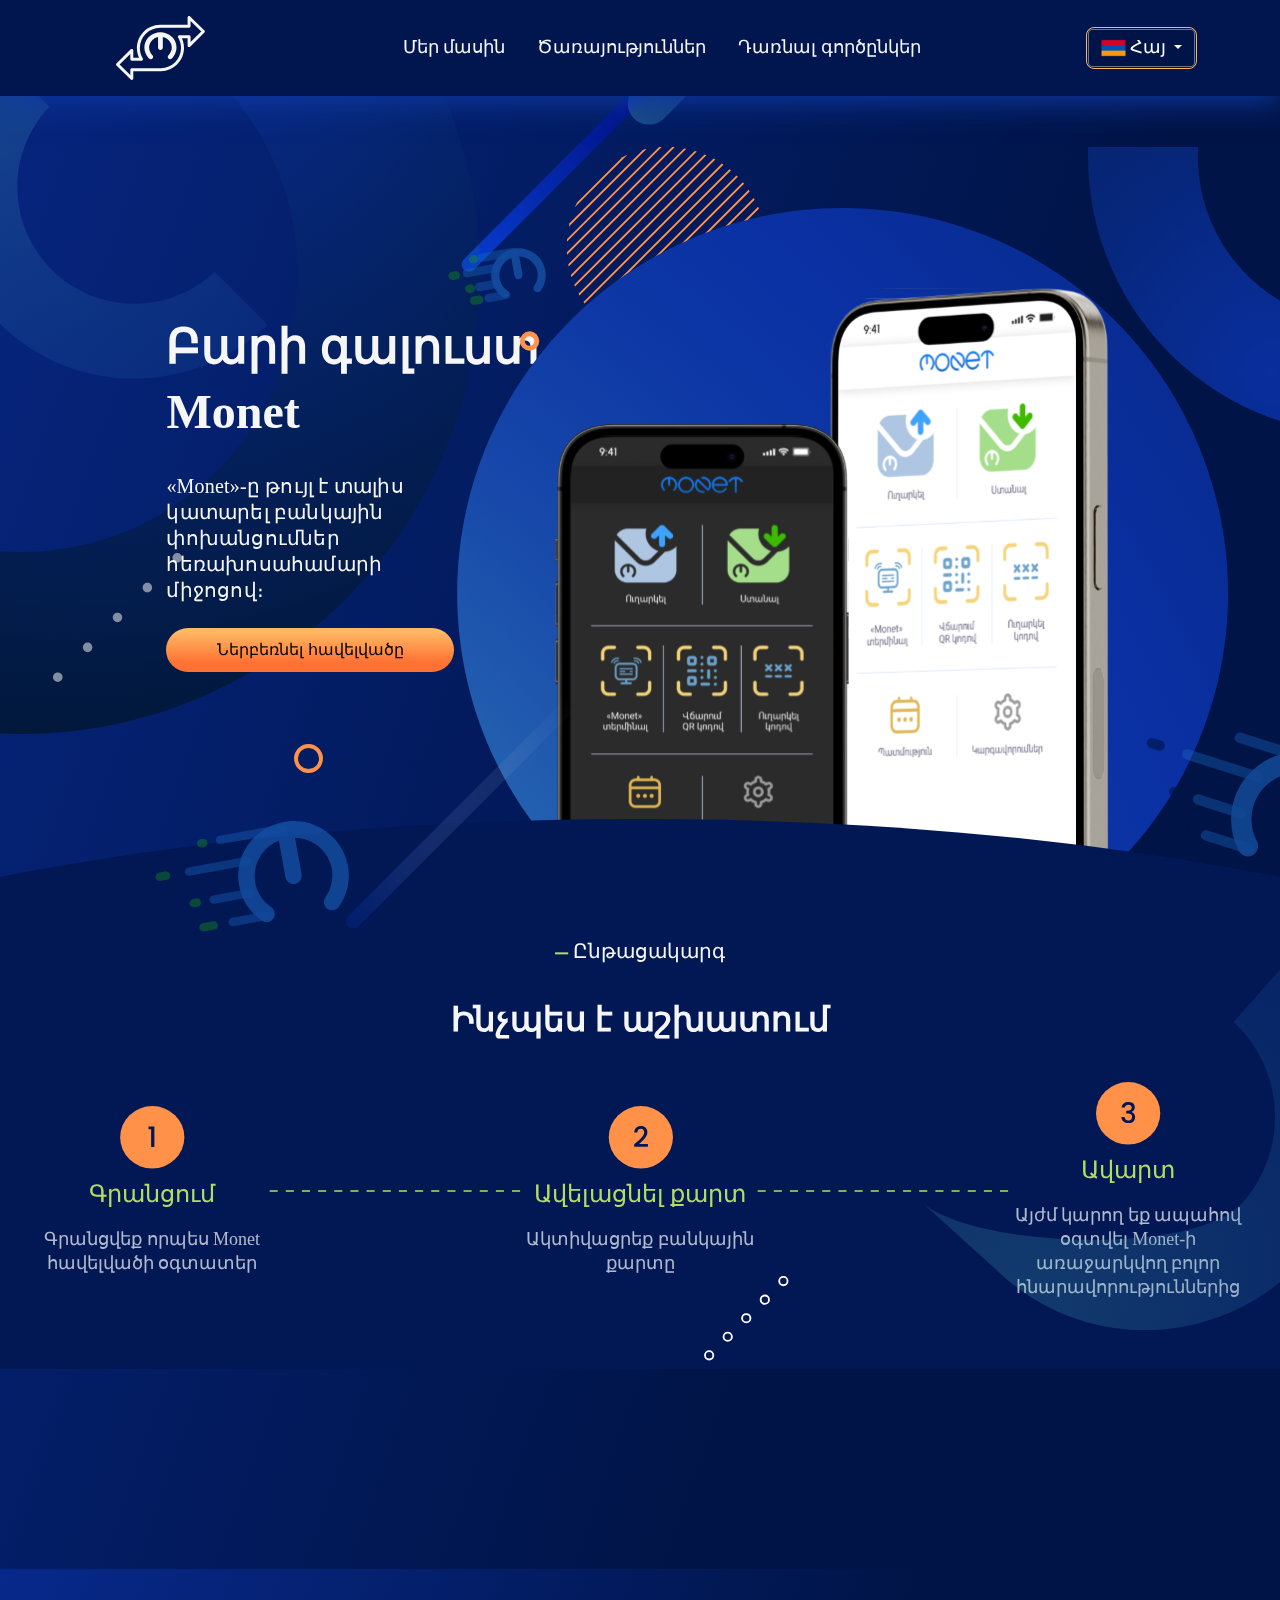
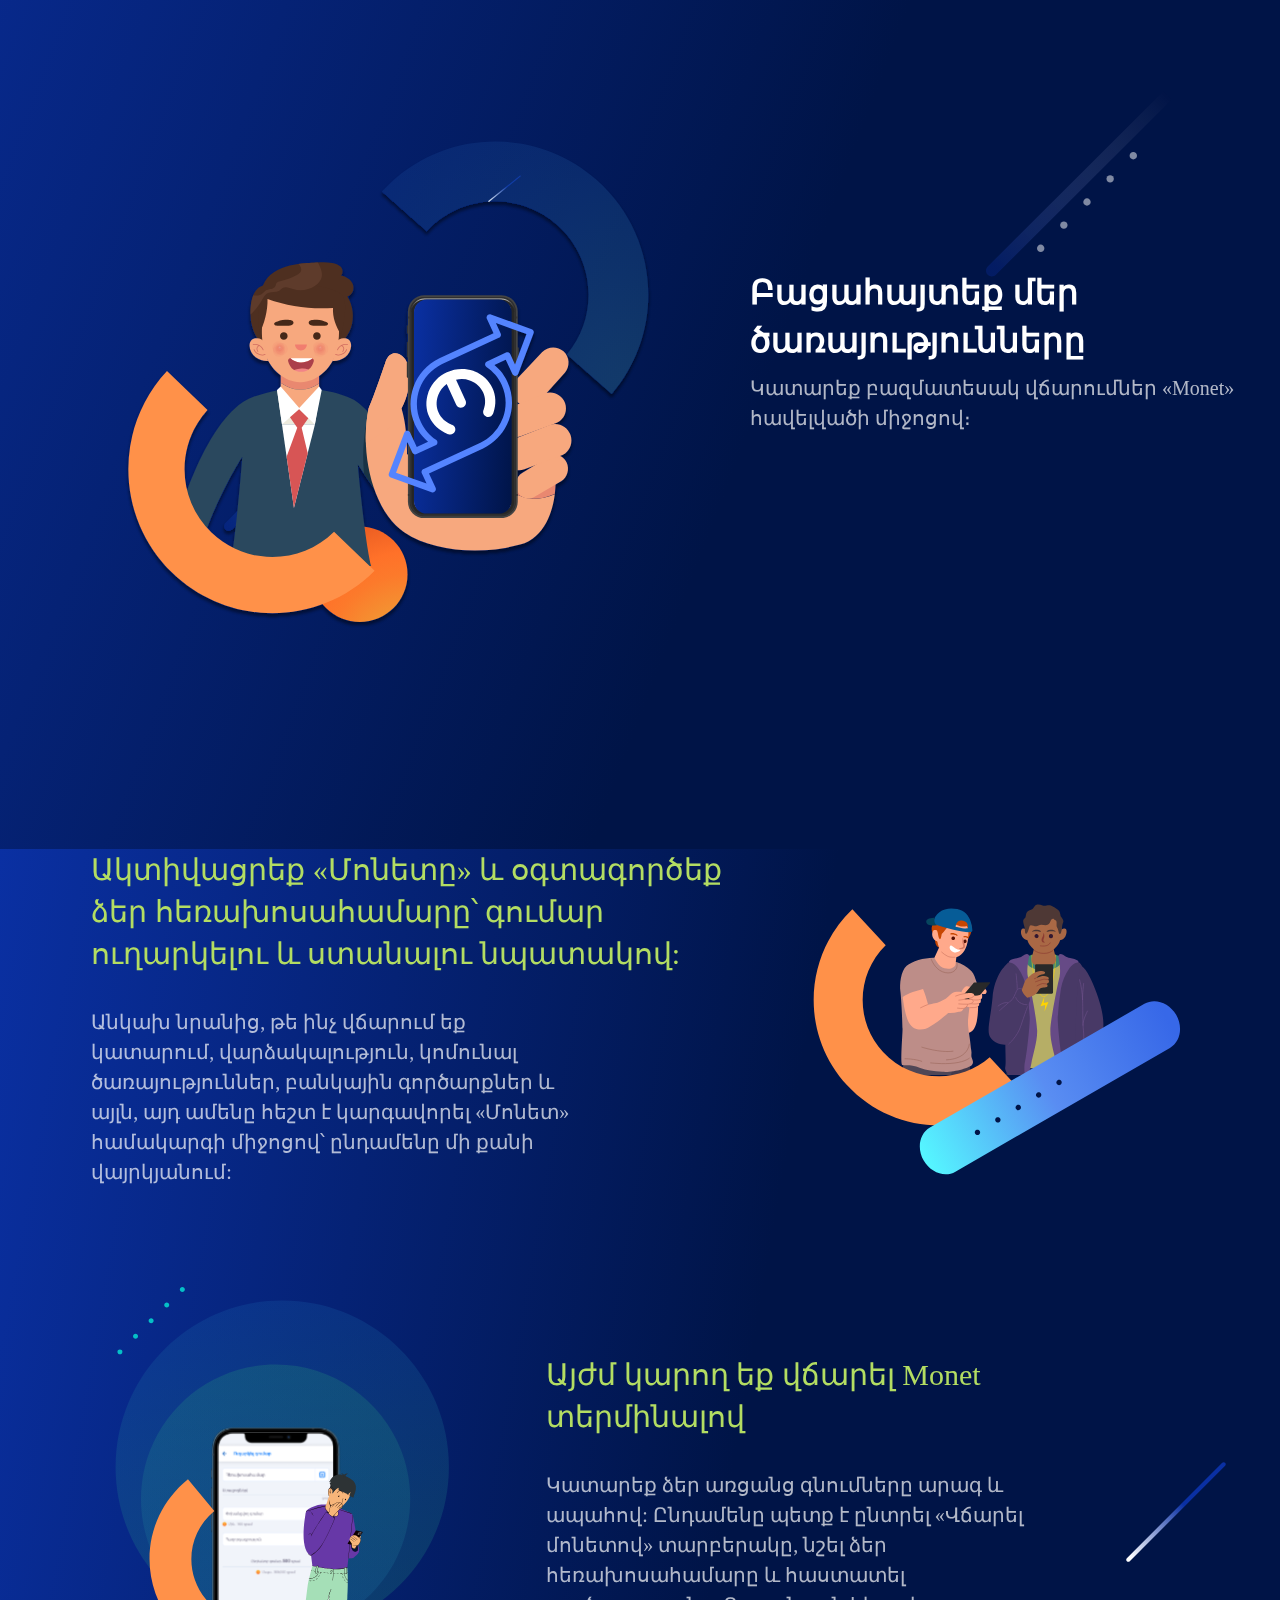
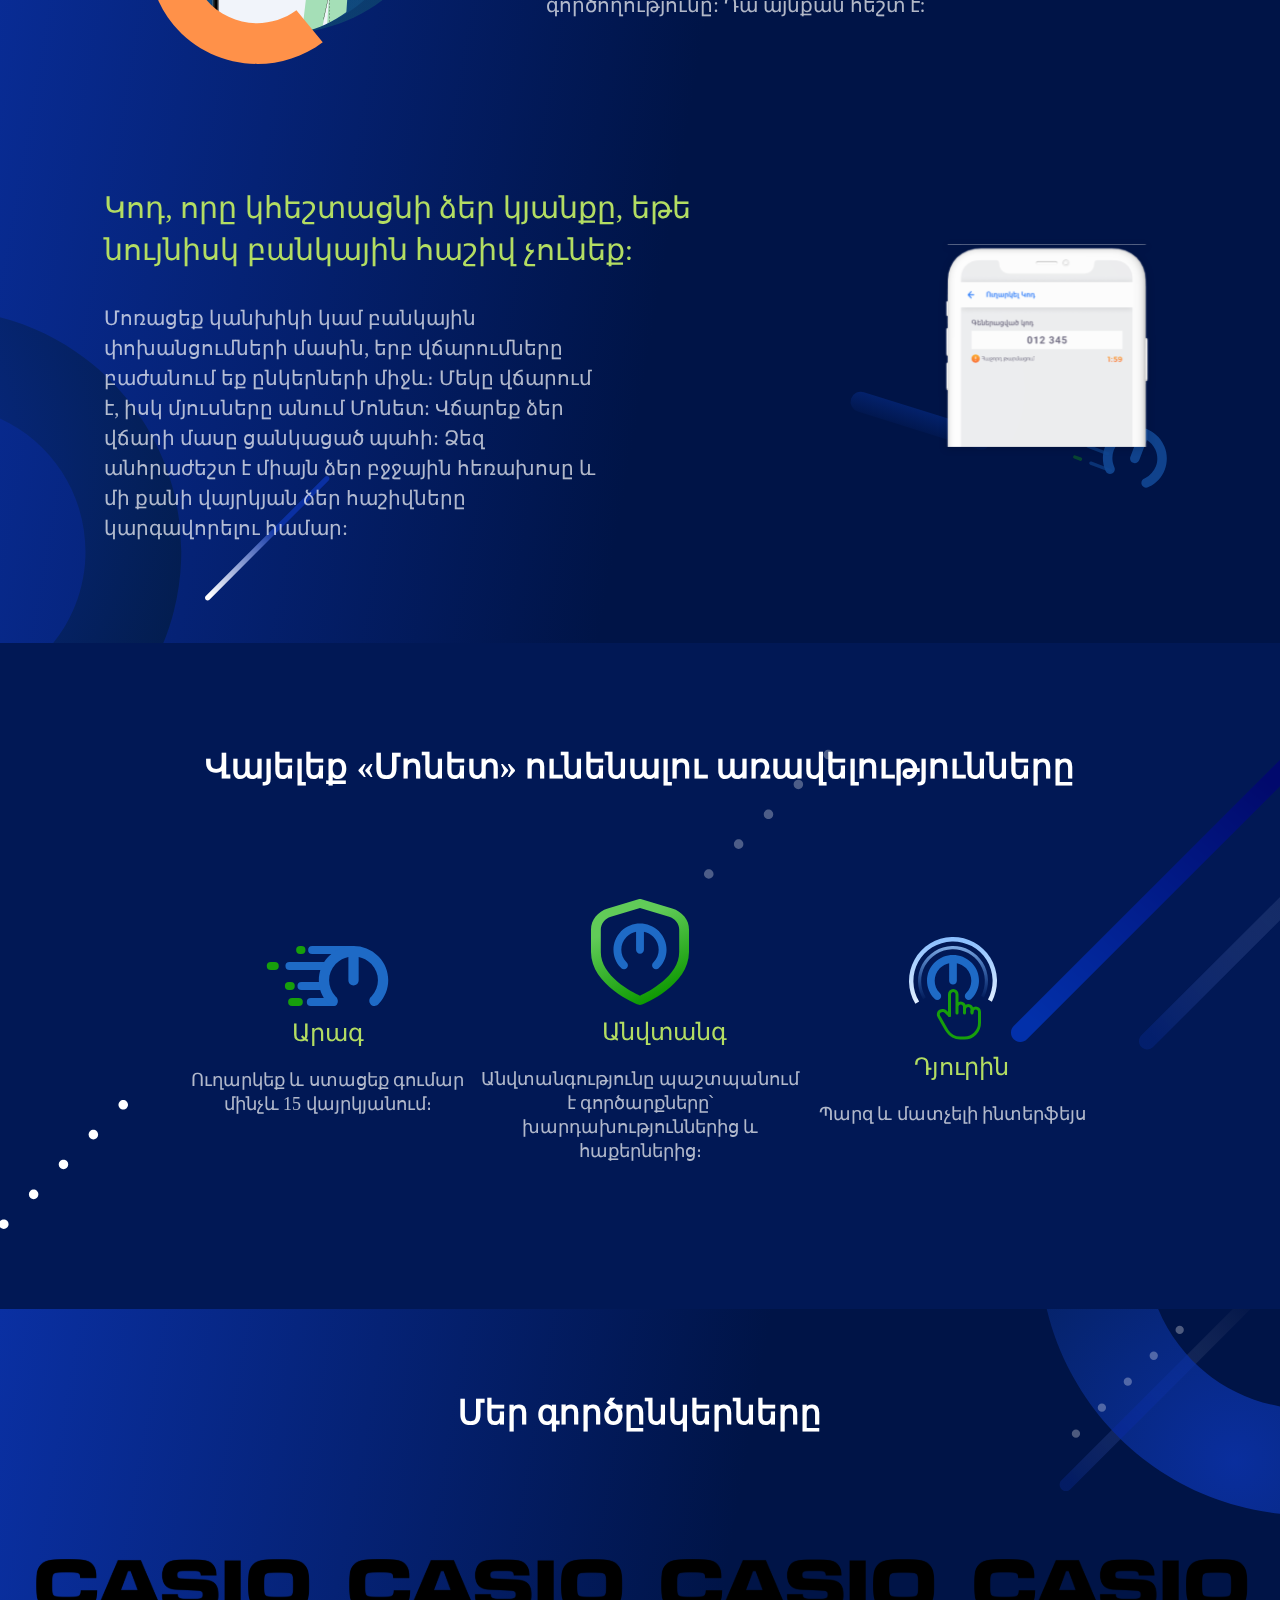
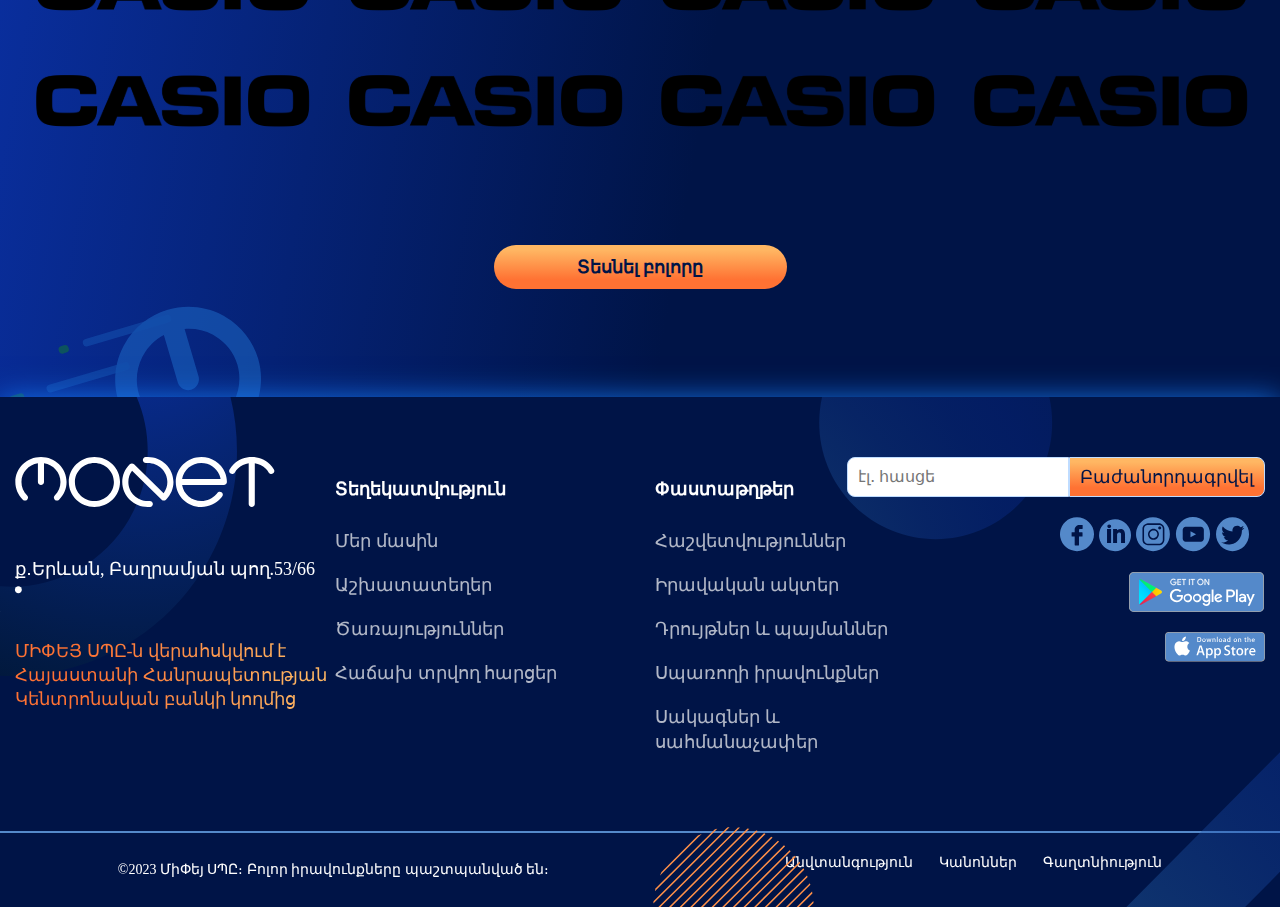
==== index.html @ 89f2852a "jjjj" ====
<!DOCTYPE html>
<html lang="en">

<head>
  <meta charset="UTF-8" />
  <meta name="viewport" content="width=device-width, initial-scale=1.0" />
  <link href="https://fonts.cdnfonts.com/css/montserrat" rel="stylesheet">
  <link rel="icon" href="./img/LogoMonet.svg" type="Monet" />
  <link rel="stylesheet" href="./style/style.css" asp-append-version="true" />
  <link rel="stylesheet" href="./style/bootstrap.min.css" asp-append-version="true" />
  <title>Monet</title>
</head>

<body>
  <header class="wrapper-header">
    <div class="wrapper-navbar">

      <div class="logo">
        <a href="./index.html">
          <img src="./img/LogoMonet.svg" alt="Monet-logo" />
        </a>
      </div>
      <ul class="links">
        <li><a href="./about.html">Մեր մասին</a></li>
        <li><a href="#">Ծառայություններ</a></li>
        <li><a href="./partner.html">Դառնալ գործընկեր</a></li>
      </ul>
      <div class="dropdown">
        <button class="btn btn-secondary dropdown-toggle btn-oldClick" type="button" data-toggle="dropdown"
          aria-expanded="false">
          <img src="./img/arm.svg" alt="/Flag/Armenia" />

          <span>Հայ</span>
        </button>
        <div class="dropdown-menu">
          <button class="dropdown-item" type="button">
            <img src="./img/us.svg" alt="/Flag/Armenia" />
            <span>Eng</span>
          </button>
          <button class="dropdown-item" type="button">
            <img src="./img/ru.svg" alt="/Flag/Armenia" />
            <span>Rus</span>
          </button>
        </div>
      </div>
      <div class="toggle-btn">
        <img src="./img/Frame65.png" alt="Menu-bars" class="openIcon" />
      </div>







      <div class="wrapper-dropdown-menu">
        <div class="wrapper-open-lenguage ">
          <div class="nav-toggle">
            <div class="toggle-botton">
              <img src="./img/Frame65.svg" alt="">
            </div>
          </div>

          <div class="overlay">
            <div class="conatiner-openHub">
              <div class="container container-open-hub">
                <div class="row">
                  <div class="col-sm-3 dropdown-block">
                    <div class="dropdown ">
                      <button class="btn btn-secondary dropdown-toggle btn-oldClick" type="button"
                        data-toggle="dropdown" aria-expanded="false">
                        <img src="./img/arm.svg" alt="/Flag/Armenia" />

                        <span>Հայ</span>
                      </button>
                      <div class="dropdown-menu">
                        <button class="dropdown-item" type="button">
                          <img src="./img/us.svg" alt="/Flag/Armenia" />
                          <span>Eng</span>
                        </button>
                        <button class="dropdown-item" type="button">
                          <img src="./img/ru.svg" alt="/Flag/Armenia" />
                          <span>Rus</span>
                        </button>
                      </div>
                    </div>
                  </div>
                </div>
                <div class="row">
                  <div class="col-sm-8">
                    <div class="toggle-botton">
                      <img src="./img/Menuversion.svg" alt="">
                    </div>
                  </div>
                </div>
              </div>
              <div class="container">
                <div class="row">
                  <div class="col-sm-12">
                    <div class="openhubline"></div>
                  </div>
                </div>
              </div>
              <ul class="links linksopenhub">
                <li><a href="./about.html">Մեր մասին</a></li>
                <li><a href="#">Ծառայություններ</a></li>
                <li><a href="./partner.html">Դառնալ գործընկեր</a></li>
              </ul>
              <div class="container">
                <div class="row">
                  <div class="col-sm-12">
                    <div class="openhubline"></div>
                  </div>
                </div>
              </div>
              <div class="container wrapper-location">
                <div class="row">
                  <div class="col-sm-2">
                    <img src="./img/location_535239.svg" alt="/image/location">
                  </div>
                </div>
                <div class="row">
                  <div class="col-sm-12 container-location">
                    <span>ք․Երևան,
                      Բաղրամյան պող․ 53/66</span>
                  </div>
                </div>
              </div>
              <div class="container wrapper-location">
                <div class="row">
                  <div class="col-sm-2">
                    <img src="./img/phone-call_126509.svg" alt="/image/phone">
                  </div>
                </div>
                <div class="row">
                  <div class="col-sm-12 container-location">
                    <span>+374 00 000 000</span>
                  </div>
                </div>
              </div>
            </div>
          </div>
        </div>
      </div>



    </div>
  </header>

  <section class="content-hiden">
    <div class="wrapper-background">
      <img src="./img/vector1.svg" alt="Vector1" class="container-vector1" />
      <img src="./img/Vector2.svg" alt="Vector2" class="container-vector2" />
      <img src="./img/Group.svg" alt="Group" class="container-group" />
      <div class="container-res-img"></div>
      <div class="container-block-welcome">
        <div class="container-welcome-text">
          <h3>Բարի գալուստ</h3>
          <h2>Monet</h2>
        </div>
        <span>«Monet»-ը թույլ է տալիս կատարել բանկային փոխանցումներ
          հեռախոսահամարի միջոցով։</span>
        <button>Ներբեռնել հավելվածը</button>
      </div>
      <img src="./img/Vector3.svg" alt="Vector3" class="container-vector3" />
      <img src="./img/Vector4.svg" alt="Vector4" class="container-vector4" />
      <img src="./img/Vector5.svg" alt="Vector5" class="container-vector5" />
      <div class="container-img-vector6" id="disnone"></div>
      <img src="./img/Vector9.svg" alt="Vector9" class="container-vector9" />
      <!-- <img src="./img/Vector13.svg" alt="Vector13" class="container-vector13" /> -->
      <img src="./img/Vector14.svg" alt="Vector14" class="container-vector14" />

      <div class="container-working">
        <div class="container container-position-flex">
          <div class="row">
            <div class="col-sm container-boot-top">
              <img src="./img/slag21.svg" alt="slag" class="container-slag21" />
              <span>Ընթացակարգ</span>
            </div>
          </div>
          <div class="row">
            <div class="col-sm container-frame1">
              <h3>Ինչպես է աշխատում</h3>
            </div>
          </div>
          <div class="row">
            <div class="col-sm container-padding">
              <div class="row content-flex">
                <div class="col-sm container-col-left">
                  <img src="./img/radius1.svg" alt="radius1" class="container-radius" />
                  <h3>Գրանցում</h3>
                  <span>Գրանցվեք որպես Monet հավելվածի օգտատեր</span>
                </div>
                <div class="col-sm col-response-img">
                  <img src="./img/duble.svg" alt="dubl" />
                </div>
                <div class="col-sm container-col-left1">
                  <img src="./img/radius2.svg" alt="radius2" class="container-radius2" />
                  <h3>Ավելացնել քարտ</h3>
                  <span>Ակտիվացրեք բանկային քարտը</span>
                </div>
                <div class="col-sm col-response-img">
                  <img src="./img/duble.svg" alt="dubl" />
                </div>
                <div class="col-sm container-col-left2">
                  <img src="./img/radius3.svg" alt="radius3" class="container-radius3" />
                  <h3>Ավարտ</h3>
                  <span>Այժմ կարող եք ապահով օգտվել Monet-ի առաջարկվող բոլոր
                    հնարավորություններից</span>
                </div>
              </div>
            </div>
          </div>
        </div>
        <div class="container-position-image">
          <img src="./img/vector30.svg" alt="vector30" class="container-vector30" />
          <img src="./img/vector31.svg" alt="/image/vector31" class="container-vector31" />
          <img src="./img/Vector32.svg" alt="/image.vector32" class="container-vector32" />
          <img src="./img/vector33.svg" alt="/image.vector33" class="container-vector33" />
        </div>
      </div>
    </div>
  </section>

  <section style="overflow: hidden">
    <div class="wrapper-section-vectors">
      <div class="wrapper-image-logo">
        <img src="./img/Ellips-vector.svg" alt="" class="container-ellips-image" />
      </div>
      <div class="wrapper-info-ellips">
        <h3>Բացահայտեք մեր ծառայությունները</h3>
        <span>Կատարեք բազմատեսակ վճարումներ «Monet» հավելվածի միջոցով։</span>
      </div>
      <img src="./img/vector39.svg" alt="/image/vector39" class="container-vector39" />
      <img src="./img/vector40.svg" alt="/image/vector40" class="container-vector40" />
      <img src="./img/vector41.svg" alt="/image/vector41" class="container-vector41" />
      <img src="./img/vector42.svg" alt="/image/vector42" class="container-vector42" />
      <img src="./img/Vector36.svg" alt="/image/vector36" class="container-vector36" />
    </div>
  </section>
  <section class="wrapper-section3">
    <div class="wrapper-section3-content">
      <div class="werapper-content-col">
        <h3>
          Ակտիվացրեք «Մոնետը» և օգտագործեք ձեր հեռախոսահամարը՝ գումար
          ուղարկելու և ստանալու նպատակով:
        </h3>
        <span>Անկախ նրանից, թե ինչ վճարում եք կատարում, վարձակալություն, կոմունալ
          ծառայություններ, բանկային գործարքներ և այլն, այդ ամենը հեշտ է
          կարգավորել «Մոնետ» համակարգի միջոցով՝ ընդամենը մի քանի
          վայրկյանում:</span>
      </div>
      <div class="werapper-content-col">
        <img src="./img/ellips-people.svg" alt="/image/ellips-people" class="wrapper-image-people1" />
      </div>
    </div>
    <div class="wrapper-section3-content">
      <div class="werapper-content-col">
        <img src="./img/ellips-phone.svg" alt="/image/ellips-phone" class="wrapper-image-people2" />
      </div>
      <div class="werapper-content-col">
        <h3>Այժմ կարող եք վճարել Monet տերմինալով</h3>
        <span>Կատարեք ձեր առցանց գնումները արագ և ապահով: Ընդամենը պետք է ընտրել
          «Վճարել մոնետով» տարբերակը, նշել ձեր հեռախոսահամարը և հաստատել
          գործողությունը: Դա այնքան հեշտ է:</span>
      </div>
    </div>
    <div class="wrapper-section3-content">
      <div class="werapper-content-col">
        <h3>
          Կոդ, որը կհեշտացնի ձեր կյանքը, եթե նույնիսկ բանկային հաշիվ չունեք:
        </h3>
        <span>Մոռացեք կանխիկի կամ բանկային փոխանցումների մասին, երբ վճարումները
          բաժանում եք ընկերների միջև։ Մեկը վճարում է, իսկ մյուսները անում
          Մոնետ: Վճարեք ձեր վճարի մասը ցանկացած պահի: Ձեզ անհրաժեշտ է միայն
          ձեր բջջային հեռախոսը և մի քանի վայրկյան ձեր հաշիվները կարգավորելու
          համար:</span>
      </div>
      <div class="werapper-content-col">
        <img src="./img/Rectangle.svg" alt="/image/Rectangle" class="wrapper-image-people3" />
      </div>
    </div>
    <img src="./img/vector-svg.svg" alt="/image/vector-svg" class="vector-svg" />
    <img src="./img/vector-svg1.svg" alt="/image/vectorsvg1" class="vector-svg1" />
    <img src="./img/vector-svg4.svg" alt="/image/vectorSvg4" class="vector-svg4" />
  </section>

  <section class="wrapper-smoll-content">
    <div class="container">
      <div class="row wrapper-col-container">
        <div class="col-sm-12 wrapper-smoll-text">
          <h3>Վայելեք «Մոնետ» ունենալու առավելությունները</h3>
        </div>
        <div class="col-sm-12">
          <div class="container">
            <div class="row row-cols-1 row-cols-sm-2 row-cols-md-4">
              <div class="col container-svg">
                <img src="./img/SvgGroup1.svg" alt="/image/SvgGroup1" class="SvgGroup1" />
                <h3>Արագ</h3>
                <span>Ուղարկեք և ստացեք գումար մինչև 15 վայրկյանում։</span>
              </div>
              <div class="col">
                <div class="col container-svg">
                  <img src="./img/SvgGroup2.svg" alt="/image/SvgGroup2" class="SvgGroup2" />
                  <h3>Անվտանգ</h3>
                  <span>Անվտանգությունը պաշտպանում է գործարքները՝
                    խարդախություններից և հաքերներից։</span>
                </div>
              </div>
              <div class="col">
                <div class="col container-svg">
                  <img src="./img/SvgGroup3.svg" alt="/image/SvgGroup3" class="SvgGroup3" />
                  <h3>Դյուրին</h3>
                  <span>Պարզ և մատչելի ինտերֆեյս</span>
                </div>
              </div>
            </div>
          </div>
          <img src="./img/svggroup10.svg" alt="/image/svggroup10" class="wrapper-svggroup" />
          <img src="./img/svggroup12.svg" alt="/image/svggroup2" class="wrapper-svggroup2" />
          <img src="./img/svggroup13.svg" alt="/image/svggroup3" class="wrapper-svggroup3" />
          <img src="./img/svggroup15.svg" alt="/image/svggroup4" class="wrapper-svggroup4" />
        </div>
      </div>
    </div>
  </section>
  <section>
    <div class="wrapper-colleg">
      <div class="container">
        <div class="row">
          <div class="col-sm-12 container-casio">
            <h3>Մեր գործընկերները</h3>
          </div>
          <div class="col-sm-12 content container-content">
            <div class="container wrapper-content-container">
              <div class="row row-cols-1 row-cols-sm-2 row-cols-md-4">
                <div class="col">
                  <img src="./img/casio.svg" alt="/image/casio" class="wrapper-casio" />
                </div>
                <div class="col">
                  <img src="./img/casio.svg" alt="/image/casio" class="wrapper-casio" />
                </div>
                <div class="col">
                  <img src="./img/casio.svg" alt="/image/casio" class="wrapper-casio" />
                </div>
                <div class="col">
                  <img src="./img/casio.svg" alt="/image/casio" class="wrapper-casio" />
                </div>
              </div>
              <div class="row row-cols-1 row-cols-sm-2 row-cols-md-4">
                <div class="col">
                  <img src="./img/casio.svg" alt="/image/casio" class="wrapper-casio" />
                </div>
                <div class="col">
                  <img src="./img/casio.svg" alt="/image/casio" class="wrapper-casio" />
                </div>
                <div class="col">
                  <img src="./img/casio.svg" alt="/image/casio" class="wrapper-casio" />
                </div>
                <div class="col">
                  <img src="./img/casio.svg" alt="/image/casio" class="wrapper-casio" />
                </div>
              </div>
            </div>
          </div>
          <div class="col-sm-12 container-button-click">
            <button>Տեսնել բոլորը</button>
          </div>
        </div>
      </div>
      <img src="./img/111.svg" alt="/image/vector" class="vector-svg30" />
      <img src="./img/group101.svg" alt="/image/group101" class="container-group101" />
    </div>
  </section>

  <footer>
    <div class="container-footer">
      <div class="container">
        <div class="row">
          <div class="col-sm-12 wrapper-content-navheader">
            <div class="container">
              <div class="row row-cols-1 row-cols-sm-2 row-cols-md-4">
                <div class="col container-adress">
                  <a href="./index.html">
                    <img src="./img/logo-monet-footer.svg" alt="/image/logo-monet" class="logo-monet-footer" /></a>
                  <h3 class="wrapper-adress">ք․Երևան, Բաղրամյան պող.53/66</h3>
                  <h3 class="wrapper-company">
                    ՄԻՓԵՅ ՍՊԸ-ն վերահսկվում է Հայաստանի Հանրապետության
                    Կենտրոնական բանկի կողմից
                  </h3>
                </div>
                <div class="col container-footer-menuHub">
                  <h3>Տեղեկատվություն</h3>
                  <ul class="container-footer-menu">
                    <li><a href="./about.html">Մեր մասին</a></li>
                    <li><a href="#">Աշխատատեղեր</a></li>
                    <li><a href="#">Ծառայություններ</a></li>
                    <li><a href="./asked.html">Հաճախ տրվող հարցեր</a></li>
                  </ul>
                </div>
                <div class="col container-footer-menuHub">
                  <h3>Փաստաթղթեր</h3>
                  <ul class="container-footer-menu">
                    <li><a href="./reports.html">Հաշվետվություններ</a></li>
                    <li><a href="./lawpage.html">Իրավական ակտեր</a></li>
                    <li><a href="./conditions.html">Դրույթներ և պայմաններ</a></li>
                    <li><a href="./consum.html">Սպառողի իրավունքներ</a></li>
                    <li><a href="./limit.html">Սակագներ և սահմանաչափեր</a></li>
                  </ul>
                </div>
                <div class="col">
                  <div class="row container-hub-flexDirect wrapper-flexDirect">
                    <div class="col-sm-12">
                      <form action="" class="container-menu-form">
                        <input type="email" placeholder="էլ․ հասցե" class="container-input-email" />
                        <button><span>Բաժանորդագրվել</span></button>
                      </form>
                    </div>
                    <div class="col-sm-12">
                      <div class="container">
                        <div class="row row-cols-auto">
                          <div class="col wrapper-hub-direction container-googleplay">
                            <a href="#">
                              <img src="./img/hub/facbook.svg" alt="/image/facebook" class="wrapper-facebook" />
                            </a>
                            <a href="#">
                              <img src="./img/hub/linkdlin.svg" alt="/image/Linkdlin" class="wrapper-Linkdlin" />
                            </a>
                            <a href="#">
                              <img src="./img/hub/instagram.svg" alt="/image/Instagram" class="wrapper-instagram" />
                            </a>
                            <a href="#">
                              <img src="./img/hub/youtube.svg" alt="/image/Youtube" class="wrapper-youtube" />
                            </a>
                            <a href="#">
                              <img src="./img/hub/twiter.svg" alt="/image/Twiter" class="wrapper-twiter" />
                            </a>
                          </div>
                        </div>
                      </div>
                    </div>
                    <div class="col-sm-12 container-googleplay">
                      <a href="#">
                        <img src="./img/hub/a.obv7nw-0.svg" alt="/image/GooglePlay" class="wrapper-googlePlay" />
                      </a>
                    </div>
                    <div class="col-sm-12 container-googleplay">
                      <a href="#">
                        <img src="./img/hub/ff.svg" alt="/image" class="hub-icon" />
                      </a>
                    </div>
                  </div>
                </div>
              </div>
            </div>
          </div>
          <div class="col-sm-12 wrapper-content-lineFotter"></div>
          <div class="col-sm-12 container-footer-textEnd">
            <span>©2023 ՄիՓեյ ՍՊԸ։ Բոլոր իրավունքները պաշտպանված են։</span>
            <ul class="footer-menu-hub">
              <li>
                <a href="#">Անվտանգություն</a>
              </li>
              <li>
                <a href="#">Կանոններ</a>
              </li>
              <li>
                <a href="#">Գաղտնիություն</a>
              </li>
            </ul>
          </div>
        </div>
      </div>
      <img src="./img/fulelips.svg" alt="/image/footer" class="footer-images" />
      <img src="./img/footer-line.svg" alt="/image/line" class="footer-line" />
      <img src="./img/footer-radius.svg" alt="/image/radius" class="footer-radius" />
      <img src="./img/footer-end.svg" alt="/image/border" class="footer-end" />
    </div>
  </footer>
  <script src='./script/jquery-2.2.4.min.js'></script>
  <script src="./script/script.js" asp-append-version="true"></script>
  <script src="./script/jquery.slim.min.js" asp-append-version="true"></script>
  <script src="./script/popper.min.js" asp-append-version="true"></script>
  <script src="./script/bootstrap.min.js" asp-append-version="true"></script>
</body>

</html>
---- style/style.css ----
@font-face {
  font-family: '../fonts/Montserratarm-Black/Montserratarm-Black';
  src: url('../fonts/Montserratarm-Black/Montserratarm-Black.eot?#iefix') format('embedded-opentype'),  url('../fonts/Montserratarm-Black/Montserratarm-Black.otf')  format('opentype'),
       url('../fonts/Montserratarm-Black/Montserratarm-Black.woff') format('woff'), url('../fonts/Montserratarm-Black/Montserratarm-Black.ttf')  format('truetype'), url('../fonts/Montserratarm-Black/Montserratarm-Black.svg#Montserratarm-Black') format('svg');
  font-weight: normal;
  font-style: normal;
}

@font-face {
  font-family: '../fonts/Montserratarm-Bold/Montserratarm-Bold';
  src: url('../fonts/Montserratarm-Bold/Montserratarm-Bold.eot?#iefix') format('embedded-opentype'),  url('../fonts/Montserratarm-Bold/Montserratarm-Bold.otf')  format('opentype'),
       url('../fonts/Montserratarm-Bold/Montserratarm-Bold.woff') format('woff'), url('../fonts/Montserratarm-Bold/Montserratarm-Bold.ttf')  format('truetype'), url('../fonts/Montserratarm-Bold/Montserratarm-Bold.svg#Montserratarm-Bold') format('svg');
  font-weight: normal;
  font-style: normal;
}

@font-face {
  font-family: '../fonts/Montserratarm-ExtraBold/Montserratarm-ExtraBold';
  src: url('../fonts/Montserratarm-ExtraBold/Montserratarm-ExtraBold.eot?#iefix') format('embedded-opentype'),  url('../fonts/Montserratarm-ExtraBold/Montserratarm-ExtraBold.otf')  format('opentype'),
       url('../fonts/Montserratarm-ExtraBold/Montserratarm-ExtraBold.woff') format('woff'), url('../fonts/Montserratarm-ExtraBold/Montserratarm-ExtraBold.ttf')  format('truetype'), url('../fonts/Montserratarm-ExtraBold/Montserratarm-ExtraBold.svg#Montserratarm-ExtraBold') format('svg');
  font-weight: normal;
  font-style: normal;
}

@font-face {
  font-family: '../fonts/Montserratarm-ExtraLight/Montserratarm-ExtraLight';
  src: url('../fonts/Montserratarm-ExtraLight/Montserratarm-ExtraLight.eot?#iefix') format('embedded-opentype'),  url('../fonts/Montserratarm-ExtraLight/Montserratarm-ExtraLight.otf')  format('opentype'),
       url('../fonts/Montserratarm-ExtraLight/Montserratarm-ExtraLight.woff') format('woff'), url('../fonts/Montserratarm-ExtraLight/Montserratarm-ExtraLight.ttf')  format('truetype'), url('../fonts/Montserratarm-ExtraLight/Montserratarm-ExtraLight.svg#Montserratarm-ExtraLight') format('svg');
  font-weight: normal;
  font-style: normal;
}

@font-face {
  font-family: '../fonts/Montserratarm-Light/Montserratarm-Light';
  src: url('../fonts/Montserratarm-Light/Montserratarm-Light.eot?#iefix') format('embedded-opentype'),  url('../fonts/Montserratarm-Light/Montserratarm-Light.otf')  format('opentype'),
       url('../fonts/Montserratarm-Light/Montserratarm-Light.woff') format('woff'), url('../fonts/Montserratarm-Light/Montserratarm-Light.ttf')  format('truetype'), url('../fonts/Montserratarm-Light/Montserratarm-Light.svg#Montserratarm-Light') format('svg');
  font-weight: normal;
  font-style: normal;
}

@font-face {
  font-family: '../fonts/Montserratarm-Medium/Montserratarm-Medium';
  src: url('../fonts/Montserratarm-Medium/Montserratarm-Medium.eot?#iefix') format('embedded-opentype'),  url('../fonts/Montserratarm-Medium/Montserratarm-Medium.otf')  format('opentype'),
       url('../fonts/Montserratarm-Medium/Montserratarm-Medium.woff') format('woff'), url('../fonts/Montserratarm-Medium/Montserratarm-Medium.ttf')  format('truetype'), url('../fonts/Montserratarm-Medium/Montserratarm-Medium.svg#Montserratarm-Medium') format('svg');
  font-weight: normal;
  font-style: normal;
}

@font-face {
  font-family: '../fonts/Montserratarm-Regular/Montserratarm-Regular';
  src: url('../fonts/Montserratarm-Regular/Montserratarm-Regular.eot?#iefix') format('embedded-opentype'),  url('../fonts/Montserratarm-Regular/Montserratarm-Regular.otf')  format('opentype'),
       url('../fonts/Montserratarm-Regular/Montserratarm-Regular.woff') format('woff'), url('../fonts/Montserratarm-Regular/Montserratarm-Regular.ttf')  format('truetype'), url('../fonts/Montserratarm-Regular/Montserratarm-Regular.svg#Montserratarm-Regular') format('svg');
  font-weight: normal;
  font-style: normal;
}

@font-face {
  font-family: '../fonts/Montserratarm-SemiBold/Montserratarm-SemiBold';
  src: url('../fonts/Montserratarm-SemiBold/Montserratarm-SemiBold.eot?#iefix') format('embedded-opentype'),  url('../fonts/Montserratarm-SemiBold/Montserratarm-SemiBold.otf')  format('opentype'),
       url('../fonts/Montserratarm-SemiBold/Montserratarm-SemiBold.woff') format('woff'), url('../fonts/Montserratarm-SemiBold/Montserratarm-SemiBold.ttf')  format('truetype'), url('../fonts/Montserratarm-SemiBold/Montserratarm-SemiBold.svg#Montserratarm-SemiBold') format('svg');
  font-weight: normal;
  font-style: normal;
}

@font-face {
  font-family: '../fonts/Montserratarm-Thin/Montserratarm-Thin';
  src: url('../fonts/Montserratarm-Thin/Montserratarm-Thin.eot?#iefix') format('embedded-opentype'),  url('../fonts/Montserratarm-Thin/Montserratarm-Thin.otf')  format('opentype'),
       url('../fonts/Montserratarm-Thin/Montserratarm-Thin.woff') format('woff'), url('../fonts/Montserratarm-Thin/Montserratarm-Thin.ttf')  format('truetype'), url('../fonts/Montserratarm-Thin/Montserratarm-Thin.svg#Montserratarm-Thin') format('svg');
  font-weight: normal;
  font-style: normal;
}
@import url('https://fonts.cdnfonts.com/css/montserrat');


* {
  margin: 0;
  padding: 0;
  box-sizing: border-box;
}

li {
  list-style: none;
}

a {
  text-decoration: none;
}

.wrapper-header {
  position: relative;
  width: 100%;
  padding: 0.2rem rem;
  background: #01164e;
  box-shadow: 0px 4px 30px 0px #0f3aa6;
  z-index: 2;
}

.logo {
  cursor: pointer;
}

.logo a img {

  pointer-events: none;
  padding: 16px 33px;
}

.links li a {
  font-family: Montserrat arm;
  font-size: 18px;
  font-weight: 500;
  line-height: 22px;
  letter-spacing: 0em;
  text-align: left;
  color: #f6f6f6;
  text-decoration: none;
}

.links {
  margin-bottom: 0 !important;
}

.links li:hover a {
  color: #ffb763;
}

.links li:active a {
  color: #ff7233;
}

.wrapper-navbar {
  display: flex;
  align-items: center;
  justify-content: space-around;
  width: 100%;
  margin: 0 auto;
}

.wrapper-navbar .links {
  display: flex;
  gap: 2rem;
}

.wrapper-navbar .toggle-btn {
  cursor: pointer;
  display: none;
}

.dropdown-toggle span {
  font-family: Montserrat arm;
  font-size: 18px;
  font-weight: 500;
  line-height: 22px;
  letter-spacing: 0em;
  text-align: left;
  color: #ffffff;
}

.dropdown {
  background: linear-gradient(0deg, #001447, #001447),
    linear-gradient(0deg, #ffffff, #ffffff) !important;
  border: 1px solid #ffffff !important;
  border-radius: 8px !important;
  padding: 1px;
}

.dropdown {
  border: 1px solid #ffb25f !important;
}

.dropdown:hover {
  background: #ffb25f !important;
  border: 1px solid #ffb25f !important;
}

.dropdown:hover span {
  color: #001447;
}

.btn.btn-secondary {
  background: none !important;
}

.dropdown-menu {
  min-width: 7rem !important;
  transform: translate3d(0px, 43px, 0px);
  background: #ffffff !important;
  border: 1px solid #ffffff !important;
  border-radius: 8px !important;
  padding: 1px;
  text-align: center !important;
}

.container-open-hub {
  position: relative;
  display: flex;
  align-items: center;
  justify-content: space-between;
  padding-inline: 30px;
  padding: 24px 0px;
}

.dropdown-block .dropdown {
  display: block !important;
  width: 90px;
}

.openhubline {

  width: 100%;
  border: 1px solid #C2D3FF;
  background: #C2D3FF;

}

.linksopenhub {
  padding: 18px 0;
  display: block !important;
}

.linksopenhub li {
  padding: 14px;
}

.container-location span {
  max-width: 208px;
  width: 100%;
  min-height: 44px;
  font-family: Montserrat arm;
  font-size: 16px;
  font-weight: 400;
  line-height: 22px;
  letter-spacing: 0px;
  text-align: left;
  color: #FFFFFFB2;

}

.wrapper-location {
  display: flex;
  justify-content: flex-start;
  align-items: center;
  gap: 10px;
  padding: 20px 0px;
}










.dropdown-item span {
  width: 36px;
  min-height: 20px;
  font-family: Montserrat arm;
  font-size: 18px;
  font-weight: 500;
  line-height: 20px;
  letter-spacing: 0em;
  text-align: left;
  color: #212121;

}

.dropdown-item:hover {
  background: #FFB25F !important;
  border: 1px solid #FFB25F !important;
  border-radius: 5px !important;
}

.wrapper-dropdown-menu {
  position: absolute;
  right: 0;
  top: 70px;
  width: calc(80%);
  height: 0;
  background: #001447;
  overflow: hidden;
  transition: all 0.5s ease-in-out;
}

.wrapper-dropdown-menu.open {
  height: calc(85vh);
}

.closeIcon {
  display: none;
}




.wrapper-open-lenguage {
  display: flex;
  align-items: center;
  flex-direction: row-reverse;
  justify-content: space-between;
  padding: 15px 20px;
}

.wrapper-open-lenguage .dropdown-toggle {
  background: linear-gradient(0deg, #001447, #001447),
    linear-gradient(0deg, #ffffff, #ffffff) !important;
  border: 1px solid #ffffff !important;
  border-radius: 8px !important;
  padding: 1px;
}

.wrapper-open-lenguage .dropdown-toggle:hover {
  background: #ffb25f !important;
  border: 1px solid #ffb25f !important;
}

.closeIcon {
  cursor: pointer;
}

.wrapper-background {
  width: 100%;
  min-height: 739px;
  background-image: url(../img/background.svg);
  background-position: center;
  background-size: cover;
  background-repeat: no-repeat;
  position: relative;
  top: 0;
  left: 0;
  overflow: hidden;
}

.container-vector1 {
  position: absolute;
  width: 268px;
  top: 0;
  left: 0;
  pointer-events: none;
}

.container-vector2 {
  position: absolute;
  left: 0px;
  top: 0px;
  width: 480px;
  pointer-events: none;
}

.container-group {
  position: absolute;
  top: 31%;
  left: 53px;
  pointer-events: none;
}

.container-block-welcome {
  display: flex;
  flex-direction: column;
  align-items: flex-start;
  gap: 25px;
  position: absolute;
  top: 15%;
  left: 13%;
}

.container-block-welcome h3 {
  font-family: Montserrat arm;
  font-size: 48px;
  font-weight: 700;
  line-height: 59px;
  letter-spacing: 0em;
  text-align: left;
  z-index: 4;
  color: #f6f6f6;
  z-index: 1;
}

.container-block-welcome h2 {
  font-family: Montserrat arm;
  font-size: 48px;
  font-weight: 700;
  line-height: 56px;
  letter-spacing: 0em;
  text-align: left;
  color: #f6f6f6;
}

.container-welcome-text {
  display: flex;
  flex-direction: column;
  justify-content: flex-start;
  align-items: flex-start;
}

.container-block-welcome span {
  width: 500px;
  font-family: Montserrat arm;
  font-size: 20px;
  font-weight: 400;
  line-height: 26px;
  letter-spacing: 0.01em;
  text-align: left;
  color: #f6f6f6;
}

.container-block-welcome button {
  width: 288px;
  height: 44px;
  padding: 12px, 32px, 12px, 32px;
  border: none;
  border-radius: 32px;
  background: linear-gradient(180deg, #ffb763 10.52%, #ff7233 78.75%);
}

.container-block-welcome:hover button {
  background: #ffb25f;
}

.container-vector3 {
  width: 346.45px;
  height: 346.45px;
  flex-shrink: 0;
  position: absolute;
  left: 36%;
  background-blend-mode: overlay;
  mix-blend-mode: overlay;
  bottom: 81%;
  pointer-events: none;
}

.container-vector4 {
  position: absolute;
  left: 49%;
  bottom: 98%;
  pointer-events: none;
}

.container-vector5 {
  position: absolute;
  top: 14%;
  left: 35%;
  pointer-events: none;
}

.container-img-vector6 {
  width: 940px;
  height: 923px;
  background-image: url(../img/22222.svg);
  background-repeat: no-repeat;
  background-size: 116% 158%;
  background-position: right;
  position: relative;
  left: 43%;
  top: 36px;
  overflow: hidden;
  z-index: 1;
}



.container-vector9 {
  position: absolute;
  top: 44%;
  left: 23%;
  pointer-events: none;
}

.container-vector13 {
  position: absolute;
  left: 83%;
  bottom: 142px;
  z-index: 20;
  pointer-events: none;
}

.container-vector14 {
  position: absolute;
  bottom: 77%;
  left: 85%;
  width: 364px;
  pointer-events: none;
}

.container-working {
  position: relative;
  width: 100%;
  min-height: 550px;
  background-image: url(../img/121114.svg);
  background-repeat: no-repeat;
  background-size: cover;
  background-position: center;
  z-index: 1;
  bottom: 200px;
}

.container-position-flex {
  position: relative;
  top: 117px;
  display: flex;
  flex-direction: column;
  align-items: center;
  gap: 30px;
}

.container-boot-top span {
  width: 159px;
  font-family: Montserrat arm;
  font-size: 20px;
  font-weight: 500;
  line-height: 30px;
  letter-spacing: 0em;
  text-align: left;
  color: #f6f6f6;
}

.container-frame1 h3 {
  font-family: Montserrat arm;
  font-size: 34px;
  font-weight: 600;
  line-height: 48px;
  letter-spacing: 0em;
  text-align: center;
  color: #f6f6f6;
}

.container-col-left {
  display: flex;
  flex-direction: column;
  align-items: center;
  justify-content: center;
  gap: 8px;
}

.container-col-left h3 {

  font-family: Montserrat arm;
  font-size: 24px;
  font-weight: 500;
  line-height: 34px;
  letter-spacing: 0em;
  text-align: center;
  color: #b3dd62;
}

.content-hiden {
  overflow: hidden;
}

.container-col-left span {

  font-family: Montserrat arm;
  font-size: 18px;
  font-weight: 400;
  line-height: 24px;
  letter-spacing: 0em;
  text-align: center;
  color: #ffffffb2;
}

.container-res-img {
  width: 489px;
  min-height: 489px;
  background-image: url(../img/minimum.svg);
  background-repeat: no-repeat;
  background-size: cover;
  background-position: center;
  position: absolute;
  display: none;
}

.container-col-left1 {
  display: flex;
  flex-direction: column;
  justify-content: center;
  align-items: center;
  gap: 8px;
}

.container-col-left1 h3 {

  font-family: Montserrat arm;
  font-size: 24px;
  font-weight: 500;
  line-height: 34px;
  letter-spacing: 0em;
  text-align: center;
  color: #b3dd62;
}

.container-col-left1 span {

  font-family: Montserrat arm;
  font-size: 18px;
  font-weight: 400;
  line-height: 24px;
  letter-spacing: 0em;
  text-align: center;
  color: #ffffffb2;
}

.container-col-left2 {
  display: flex;
  flex-direction: column;
  align-items: center;
  justify-content: center;
  gap: 8px;
}

.container-col-left2 h3 {

  font-family: Montserrat arm;
  font-size: 24px;
  font-weight: 500;
  line-height: 34px;
  letter-spacing: 0em;
  text-align: center;
  color: #b3dd62;
}

.container-col-left2 span {

  font-family: Montserrat arm;
  font-size: 18px;
  font-weight: 400;
  line-height: 24px;
  letter-spacing: 0em;
  text-align: center;
  color: #ffffffb2;
}

.col-sm {
  padding-right: 0 !important;
  padding-left: 0 !important;
}

.content-flex {
  align-items: center;
}

.container-vector30 {
  position: absolute;
  left: 72%;
  bottom: 7%;
  pointer-events: none;
}

.container-vector31 {
  position: absolute;
  left: 55%;
  top: 83%;
  width: 85px;
  pointer-events: none;
}

.container-vector32 {
  position: absolute;
  bottom: 78%;
  left: 12%;
  pointer-events: none;
}

.container-vector33 {
  position: absolute;
  bottom: 80%;
  left: 27%;
  pointer-events: none;
}

.wrapper-section-vectors {
  display: flex;
  justify-content: flex-start;
  gap: 110px;
  padding-inline: 125px;
  flex-wrap: wrap;
  width: 100%;
  min-height: 880px;
  background-image: url(../img/vector-section1.svg);
  background-position: center;
  background-size: cover;
  background-repeat: no-repeat;
  position: relative;
}

.wrapper-image-logo {
  position: relative;
}

.wrapper-info-ellips {
  display: flex;
  flex-direction: column;
  position: relative;
  width: 575px;
  left: 50%;
  top: 300px;
}

.container-ellips-image {
  position: absolute;
  top: 76px;
  left: 5%;
  pointer-events: none;
}

.wrapper-info-ellips h3 {
  font-family: Montserrat arm;
  font-size: 34px;
  font-weight: 600;
  line-height: 48px;
  letter-spacing: 0em;
  text-align: left;
  color: #ffffff;
}

.wrapper-info-ellips span {
  font-family: Montserrat arm;
  font-size: 20px;
  font-weight: 400;
  line-height: 30px;
  letter-spacing: 0em;
  text-align: left;
  color: #ffffffb2;
}

.container-vector39 {
  position: absolute;
  top: 69%;
  left: 46%;
  pointer-events: none;
}

.container-vector40 {
  position: absolute;
  left: 77%;
  bottom: 65%;
  width: 244px;
  pointer-events: none;
}

.container-vector41 {
  position: absolute;
  left: 81%;
  top: 183px;
  width: 100px;
  pointer-events: none;
}

.container-vector42 {
  position: absolute;
  width: 300px;
  top: 85%;
  left: 73%;
  z-index: 2;
  pointer-events: none;
}

.container-vector36 {
  position: absolute;
  top: 95%;
  left: 138px;
  z-index: 2;
  pointer-events: none;
}

.wrapper-section3 {
  display: flex;
  flex-direction: column;
  width: 100%;
  position: relative;
  overflow: hidden;
  background: linear-gradient(99.81deg, #0a30a3 -0.37%, #001447 55.23%);
}

.container-radius,
.container-radius2,
.container-radius3 {
  pointer-events: none;
}

.wrapper-section3-content {
  width: 100%;
  display: flex;
  align-items: center;
  padding-inline: 50px;
  flex-wrap: wrap;
  justify-content: space-around;
}

.werapper-content-col {
  display: flex;
  flex-direction: column;
  align-items: flex-start;
  gap: 24px;
}

.werapper-content-col h3 {
  max-width: 635px;
  font-family: Montserrat arm;
  font-size: 30px;
  font-weight: 500;
  line-height: 42px;
  letter-spacing: 0em;
  text-align: left;
  color: #b3dd62;
  z-index: 1;
}

.werapper-content-col>span {
  max-width: 500px;
  font-family: Montserrat arm;
  font-size: 20px;
  font-weight: 400;
  line-height: 30px;
  letter-spacing: 0em;
  text-align: left;
  color: #ffffffb2;
  z-index: 1;
}

.wrapper-image-people1 {
  width: 580px;
  z-index: 1;
  pointer-events: none;
}

.wrapper-image-people2 {
  width: 692px;
  z-index: 1;
  pointer-events: none;
}

.wrapper-image-people3 {
  width: 528px;
  z-index: 1;
  pointer-events: none;
}

.vector-svg {
  position: absolute;
  width: 182px;
  top: 76%;
}

.vector-svg1 {
  position: absolute;
  top: 88%;
  left: 205px;
  z-index: 0;
}

.vector-svg2 {
  position: absolute;
  top: 84%;
  left: 58%;
}

.vector-svg3 {
  position: absolute;
  width: 200px;
  top: 88%;
  left: 82%;
}

.vector-svg4 {
  position: absolute;
  width: 100px;
  top: 44%;
  left: 88%;
}

.wrapper-smoll-content {
  width: 100%;
  background: #011855;
  min-height: 666px;
  position: relative;
  overflow: hidden;
}

.wrapper-smoll-text h3 {
  width: 100%;
  font-family: Montserrat arm;
  font-size: 34px;
  font-weight: 600;
  line-height: 48px;
  letter-spacing: 0em;
  text-align: center;
  color: #ffffff;
}

.container-svg {
  display: flex;
  flex-direction: column;
  align-items: center;
  justify-content: center;
  gap: 10px;
}

.SvgGroup1 {
  width: 123px;
  pointer-events: none;
}

.container-svg h3 {
  width: 77px;
  font-family: Montserrat arm;
  font-size: 24px;
  font-weight: 500;
  line-height: 34px;
  letter-spacing: 0em;
  text-align: center;
  color: #b3dd62;
}

.container-svg span {
  width: 324px;
  font-family: Montserrat arm;
  font-size: 18px;
  font-weight: 400;
  line-height: 24px;
  letter-spacing: 0em;
  text-align: center;
  color: #ffffffb2;
}

.SvgGroup2 {
  width: 98px;
  pointer-events: none;
}

.SvgGroup3 {
  width: 88px;
  pointer-events: none;
}

.wrapper-smoll-content .container>.row {
  align-items: center;
  justify-content: center;
  padding-top: 100px;
}

.wrapper-svggroup {
  width: 129px;
  position: absolute;
  top: 301px;
  right: 90%;
  pointer-events: none;
}

.wrapper-svggroup2 {
  width: 129px;
  position: absolute;
  bottom: 78%;
  left: 55%;
  pointer-events: none;
}

.wrapper-svggroup3 {
  position: absolute;
  width: 445px;
  flex-shrink: 0;
  background-blend-mode: overlay;
  mix-blend-mode: overlay;
  left: 79%;
  bottom: 121px;
  pointer-events: none;
}

.wrapper-svggroup4 {
  position: absolute;
  width: 346px;
  left: 89%;
  bottom: 31%;
  pointer-events: none;
}

.wrapper-colleg {
  position: relative;
  width: 100%;
  min-height: 688px;
  background: linear-gradient(99.81deg, #0a30a3 -0.37%, #001447 55.23%);
  overflow: hidden;
}

.container-casio {
  display: flex;
  justify-content: center;
  align-items: center;
  padding-top: 80px;
}

.container-casio h3 {
  width: 385px;
  font-family: Montserrat arm;
  font-size: 34px;
  font-weight: 600;
  line-height: 48px;
  letter-spacing: 0em;
  text-align: center;
  color: #ffffff;
}

.content.container-content>.wrapper-content-container {
  display: flex;
  flex-direction: column;
  align-items: center;
  min-height: 400px;
  padding-top: 100px;
  gap: 38px;
}

.container-button-click {
  display: flex;
  align-items: center;
  justify-content: center;
}

.container-button-click button {
  width: 293px;
  height: 44px;
  padding: 7px 32px 7px 32px;
  border-radius: 32px;
  background: linear-gradient(180deg, #ffb763 10.52%, #ff7233 78.75%);
  font-family: Montserrat arm;
  font-size: 18px;
  font-weight: 600;
  line-height: 24px;
  letter-spacing: 0em;
  text-align: center;
  color: #001447;
  border: none;
}

.container-button-click:hover button {
  background: #ffb25f;
}

.wrapper-casio {
  pointer-events: none;
}

.vector-svg30 {
  position: absolute;
  width: 620px;
  bottom: 64%;
  left: 78%;
  pointer-events: none;
}

.container-group101 {
  position: absolute;
  width: 274px;
  pointer-events: none;
}





.tall {
  height: 2000px;
  width: 100%;
  margin-top: 100px;
  font-size: 100px;
  margin-left: 10px;
}

.overlay {
  width: calc(80%);
  min-height: 100vh;
  position: fixed;
  z-index: 1;
  background: #001447;

  left: unset;
  top: 0;
  right: 0;
  bottom: 0;
  opacity: 0;
  pointer-events: none;
  transition: all 300ms ease-in-out;
}

.overlay .main-nav {
  width: 100%;
  margin: 100px 0 0 20px;
  position: absolute;
  top: 20%;
  transition: all 300ms ease-in-out;
}

.overlay .main-nav li {
  font-size: 40px;
  padding: 10px;
  width: auto;
}

.overlay .main-nav li a {
  color: white;
}

.nav-toggle {
  position: fixed;
  top: 35px;
}

.nav-toggle.is-active+.overlay {
  opacity: 1;
  pointer-events: auto;

}

.nav-toggle.is-active+.overlay .main-nav {
  top: 0%;
}

























/* Մեր մասին About section start */
.container-about {
  width: 100%;
  overflow: hidden;
  background: linear-gradient(100.09deg, #0A30A3 0%, #001447 58.57%);
}

.wrapper-aboute {
  position: relative;
  width: 100%;
  min-height: 804px;
  z-index: 1;
}

.erapper-ellips-aboute {
  width: 557px;
  min-height: 660px;
  position: absolute;
  background-image: url(../img/aboute/radius5050.svg);
  background-position: center;
  background-repeat: no-repeat;
  background-size: cover;
  bottom: 167px;
}

.wrapper-bacasked {
  bottom: 45%;
}

.wrapper-radius1 {
  width: 299px;
  min-height: 249px;
  position: absolute;
  background-image: url(../img/aboute/radius01.svg);
  background-size: cover;
  background-repeat: no-repeat;
  background-position: center;
}

.wrapper-radius2 {
  width: 399px;
  min-height: 356px;
  position: absolute;
  background-image: url(../img/aboute/radius2.svg);
  background-position: center;
  background-size: cover;
  background-repeat: no-repeat;
  left: 79%;
}

.wrapper-radius3 {
  position: absolute;
  width: 677px;
  min-height: 370px;
  background-image: url(../img/aboute/radius03.svg);
  background-position: center;
  background-size: cover;
  background-repeat: no-repeat;
  top: 43%;
  left: 45%;
}

.container-abouteClick {
  padding: 20px 0;
}

.wrapper-abouteFlex {
  width: 100%;
  display: flex;
  flex-direction: column;
  flex-wrap: wrap;
  justify-content: center;
  align-content: center;
  gap: 65px;
  padding: 70px 0;
}

.wrapper-abouteMenu {
  display: flex;
  align-items: center;
  justify-content: center;
  gap: 6px;
}

.wrapper-abouteMenu li a {
  width: 75px;
  font-family: Montserrat arm;
  font-size: 12px;
  font-weight: 400;
  line-height: 15px;
  letter-spacing: 0.01em;
  text-align: center;
  color: #FFFFFF;
  cursor: pointer;
  text-decoration: none;
}

.wrapper-abouteMenu li:hover a {
  color: #FFB763;
}

.wrapper-abouteMenu li:active a {
  color: #FF7233;
}

.wrapper-abouteText {
  display: flex;
  align-items: center;
  justify-content: flex-end;
}

.wrapper-abouteText h1 {
  width: 435px;
  font-family: Montserrat arm;
  font-size: 34px;
  font-weight: 600;
  line-height: 48px;
  letter-spacing: 0em;
  text-align: center;
  color: #FFFFFF;

}

.wrapper-abouteOldInfo {
  display: flex;
  align-items: center;
  justify-content: center;
}

.wrapper-abouteOldInfo h1 {
  width: 498px;
  font-family: Montserrat arm;
  font-size: 30px;
  font-weight: 500;
  line-height: 42px;
  letter-spacing: 0em;
  text-align: center;
  color: #F6F6F6;

}

.wrapper-abouteDinamick {
  display: flex;
  align-items: center;
  justify-content: center;
}

.wrapper-abouteDinamick span {
  width: 1233px;
  font-family: Montserrat arm;
  font-size: 18px;
  font-weight: 400;
  line-height: 24px;
  letter-spacing: 0em;
  text-align: left;
  color: #F2F2F2B2;

}

.wrapper-memoLogo {
  width: 100%;
  overflow: hidden;
}

.content-logomem {
  width: 100%;
  min-height: 1614px;
  background: #011855;
  position: relative;
}

.wrapper-radius2001 {
  width: 419px;
  min-height: 1071px;
  position: absolute;
  background-image: url(../img/aboute/radius2001.svg);
  background-position: center;
  background-repeat: no-repeat;
  background-size: cover;
  right: 80%;
  bottom: 58%;
}

.wrapper-radius2002 {
  width: 445px;
  min-height: 445px;
  width: 443.99px;
  background-image: url(../img/aboute/radius2002.svg);
  background-position: center;
  background-size: cover;
  background-repeat: no-repeat;
  position: absolute;
  top: 30%;
  left: 67%;
  background-blend-mode: overlay;
  mix-blend-mode: overlay;
}

.wrapper-radius2003 {
  width: 347px;
  min-height: 347px;
  background-image: url(../img/aboute/radius2003.svg);
  background-position: center;
  background-repeat: no-repeat;
  background-size: cover;
  position: absolute;
  left: 77%;
  top: 35%;
}

.wrapper-radius2004 {
  position: absolute;
  width: 129px;
  min-height: 129px;
  background-image: url(../img/aboute/radius2004.svg);
  background-repeat: no-repeat;
  background-size: cover;
  background-position: center;
  top: 72%;
  left: 90px;
}

.wrapper-aboutLogo-info {
  width: 100%;
  display: flex;
  flex-direction: column;
  gap: 30px;
  padding: 90px 0;
  position: absolute;
  top: 99px;
  left: 65px;
}

.containerLogo-about {
  display: flex;
  align-items: center;
  justify-content: flex-start;
}

.containerLogo-about h1 {
  width: 430px;
  min-height: 48px;
  font-family: Montserrat arm;
  font-size: 34px;
  font-weight: 600;
  line-height: 48px;
  letter-spacing: 0em;
  text-align: center;
  color: #F6F6F6;


}

.containerText-aboutLogo {
  display: flex;
  align-items: center;
  justify-content: flex-start;
}

.content-colspanwrapper {
  display: flex;
  align-items: center;
  justify-content: center;
}

.containerText-aboutLogo h1 {
  width: 134px;
  min-height: 34px;
  font-family: Montserrat arm;
  font-size: 24px;
  font-weight: 500;
  line-height: 34px;
  letter-spacing: 0em;
  text-align: center;

  color: #FF7233;

}

.content-colspanwrapper span {
  width: 772px;
  min-height: 60px;
  font-family: Montserrat arm;
  font-size: 20px;
  font-weight: 500;
  line-height: 30px;
  letter-spacing: 0em;
  text-align: left;
  color: #F6F6F6B2;

}

.containerLogo-monet {
  flex-wrap: wrap;
  width: 908px;
  min-height: 269px;
  position: absolute;
  background-image: url(../img/aboute/monetLogo.svg);
  background-size: cover;
  background-repeat: no-repeat;
  background-position: center;
  top: 30%;
  left: 30%;
}

.content-Symbol {
  top: 900px;
  left: 43px;
}

.content-Symbol h1 {
  width: 175px;
  min-height: 34px;
  font-family: Montserrat arm;
  font-size: 24px;
  font-weight: 500;
  line-height: 34px;
  letter-spacing: 0em;
  text-align: center;
  color: #FF7233;

}

.wrapperSlag-Monet {
  width: 500px;
  min-height: 258px;
  background-image: url(../img/aboute/slagMonet.svg);
  background-position: center;
  background-repeat: no-repeat;
  background-size: cover;
  position: absolute;
  top: 54%;
  left: 41%;
}

.container-Gridthemolates {
  width: 100%;
  position: absolute;
  top: 76%;
  left: 10%;
}

.colspanImage-flex {
  display: flex;
  align-items: center;
  justify-content: center;
}

.contenrBorder-radiustext {
  display: flex;
  align-items: center;
  justify-content: center;
}

.colspanoll-conten {
  display: flex;
  align-items: center;
  justify-content: center;
}

.aboutellips {
  pointer-events: none;
}

.contenrBorder-radiustext h1 {
  width: 127px;
  min-height: 48px;
  font-family: Montserrat arm;
  font-size: 34px;
  font-weight: 600;
  line-height: 48px;
  letter-spacing: 0em;
  text-align: center;
  color: #F6F6F6;

}

.colspanoll-conten span {
  width: 283px;
  min-height: 72px;
  font-family: Montserrat arm;
  font-size: 18px;
  font-weight: 400;
  line-height: 24px;
  letter-spacing: 0em;
  text-align: center;
  color: #F6F6F6B2;

}

.container-documents {
  width: 100%;
  overflow: hidden;
}

.wrapper-about-document {
  width: 100%;
  min-height: 1189px;
  background: linear-gradient(100.09deg, #0A30A3 0%, #001447 58.57%);
  position: relative;
}

.wrapper-backImage {
  position: relative;
  width: 100%;
}

.documentimage-content {
  width: 210px;
  min-height: 210px;
  background-image: url(../img/aboute/documentimage.svg);
  background-position: center;
  background-size: cover;
  background-repeat: no-repeat;
  position: absolute;
  background-blend-mode: overlay;
  mix-blend-mode: overlay;
  left: 77%;
}

.aboute-vector {
  position: absolute;
  width: 125px;
  min-height: 125px;
  background-image: url(../img/aboute/about-vector.svg);
  background-position: center;
  background-repeat: no-repeat;
  background-size: cover;
  left: 78%;
  top: 188px;
}

.aboute-vectore1 {
  width: 721px;
  min-height: 369px;
  background-image: url(../img/aboute/aboute-vector1.svg);
  background-position: center;
  background-repeat: no-repeat;
  background-size: cover;
  position: absolute;
  top: 520px;
  left: 39%;
}

.wrapper-aboute-menuHub {
  position: relative;
  top: 100px;
  left: 14%;

}

.wrapper-aboute-menuHub h1 {
  width: 281px;
  min-height: 48px;
  font-family: Montserrat arm;
  font-size: 34px;
  font-weight: 600;
  line-height: 48px;
  letter-spacing: 0em;
  text-align: center;
  color: #F6F6F6;
  padding: 50px 0px;
}

.navbar-menu-aboute {
  display: flex;
  flex-direction: column;
  gap: 20px;
}

.navbar-menu-aboute li a {
  text-decoration: none;
  width: 691px;
  min-height: 34px;
  font-family: Montserrat arm;
  font-size: 24px;
  font-weight: 500;
  line-height: 34px;
  letter-spacing: 0em;
  text-align: center;
  color: #F6F6F6B2;

}

.navbar-menu-aboute li:hover a {
  color: #FFB763;

}

.navbar-menu-aboute li:active a {
  color: #FF7233;


}

.container-contacts {
  width: 100%;
  overflow: hidden;
}

.wrapper-contacts-info {
  width: 100%;
  min-height: 790px;
  background: #011855;

}

.container-contacts-image {
  position: relative;
  width: 100%;
}

.wrapper-group0010 {
  width: 478px;
  min-height: 879px;
  background-image: url(../img/aboute/vv.svg);
  background-position: center;
  background-repeat: no-repeat;
  background-size: cover;
  position: absolute;
  left: 77%;
  transform: rotate(304deg);
  top: -229px;
}

.wrapper-group0011 {
  width: 537px;
  min-height: 540px;
  background-image: url(../img/aboute/svg333333.svg);
  background-position: center;
  background-size: 100% 100%;
  background-repeat: no-repeat;
  position: absolute;
  left: 72%;
  top: 243px;
}

.wrapper-group0012 {
  width: 129px;
  min-height: 129px;
  background-image: url(../img/aboute/Group99.svg);
  background-position: center;
  background-size: cover;
  background-repeat: no-repeat;
  left: 81%;
  position: absolute;
  top: 535px;
}

.wrapper-group0013 {
  width: 347px;
  min-height: 347px;
  background-image: url(../img/aboute/av1.svg);
  background-position: center;
  background-repeat: no-repeat;
  background-size: cover;
  position: absolute;
  left: 62%;
  top: 252px;
}

.wrapper-group0014 {
  width: 19px;
  min-height: 19px;
  background-image: url(../img/aboute/radius000.svg);
  background-position: center;
  background-repeat: no-repeat;
  background-size: cover;
  position: absolute;
  left: 61%;
  top: 597px;
}

.wrapper-group0015 {
  position: absolute;
  width: 129px;
  min-height: 129px;
  background-image: url(../img/aboute/zzz.svg);
  background-position: center;
  background-repeat: no-repeat;
  background-size: cover;
  top: 20px;
  left: 209px;
}

.wrapper-group0016 {
  position: absolute;
  width: 125px;
  min-height: 125px;
  background-image: url(../img/aboute/ccc.svg);
  background-position: center;
  background-repeat: no-repeat;
  background-size: cover;
  top: 531px;
  left: 29%;
}

.content-hub {
  width: 100%;
  position: absolute;
  right: 13%;
}

.container-menu-hub {
  position: relative;
  left: 15%;
  top: 42px;
}

.container-menu-hub h1 {
  width: 477px;
  min-height: 48px;
  font-family: Montserrat arm;
  font-size: 34px;
  font-weight: 600;
  line-height: 48px;
  letter-spacing: 0em;
  text-align: left;
  color: #F6F6F6;
  padding: 20px 0px;

}

.content-cont h1 {
  width: 366px;
  min-height: 34px;
  font-family: Montserrat arm;
  font-size: 24px;
  font-weight: 500;
  line-height: 34px;
  letter-spacing: 0em;
  text-align: left;
  color: #F6F6F6;

}

.colibure-content span {
  width: 335px;
  min-height: 24px;
  font-family: Montserrat arm;
  font-size: 18px;
  font-weight: 400;
  line-height: 24px;
  letter-spacing: 0em;
  text-align: center;
  color: #FFFFFFB2;

}

/* Մեր մասին About section end */




/* Reports start */
.wrapper-reportstext h1 {
  width: 384px;
  min-height: 48px;
  font-family: Montserrat arm;
  font-size: 34px;
  font-weight: 600;
  line-height: 48px;
  letter-spacing: 0em;
  text-align: center;
  color: #F6F6F6;

}

.wrapper-reportstext {
  position: absolute;
  left: 5%;
  top: 50px;
}

.wrapper-reportstext1 {
  position: absolute;
  left: 0;
  top: 50px;
}

.wrapper-reportstext1 a span {
  width: 459px;
  min-height: 24px;
  font-family: Montserrat arm;
  font-size: 18px;
  font-weight: 400;
  line-height: 24px;
  letter-spacing: 0em;
  text-align: left;
  color: #F6F6F6B2;

}

.wrapper-reportstext1 a {
  text-decoration: none !important;
}

/* Reports end */
.wrapper-onlytext {
  width: 156px;
  min-height: 15px;
  font-family: Montserrat arm;
  font-size: 12px;
  font-weight: 400;
  line-height: 15px;
  letter-spacing: 0.01em;
  text-align: left;
  color: #FFFFFF;

}

/* Asked container start */
.wrapper-repost {
  width: 100%;
  min-height: 1163px;
}

.wrapper-aboute-position {
  position: relative;
  top: 58px;
}

.wrapper-repost-text h1 {
  width: 441px;
  min-height: 48px;
  font-family: Montserrat arm;
  font-size: 34px;
  font-weight: 600;
  line-height: 48px;
  letter-spacing: 0em;
  text-align: left;
  color: #F6F6F6;

}

.wrapper-dev1 span {
  max-width: 863px;
  width: 100%;
  min-height: 48px;
  font-family: Montserrat arm;
  font-size: 18px;
  font-weight: 400;
  line-height: 24px;
  letter-spacing: 0em;
  text-align: left;
  color: #F2F2F2;
  position: absolute;
  top: 20px;
}

.container-dev2 h1 {
  width: 182px;
  min-height: 42px;
  font-family: Montserrat arm;
  font-size: 30px;
  font-weight: 500;
  line-height: 42px;
  letter-spacing: 0em;
  text-align: center;
  color: #F6F6F6;
  position: relative;
  left: 45%;
  top: 60px;
}

.wrapper-dev-open {
  max-width: 1431px;
  width: 100%;
  min-height: 580px;
  position: relative;
  top: 50px;
}

.backTransper {
  background: transparent !important;
}

.bigcontent {
  display: flex;
  justify-content: space-between;
  align-items: center;
}

.bigcontent span {
  width: 948px;
  min-height: 22px;
  font-family: Montserrat arm;
  font-size: 18px;
  font-weight: 600;
  line-height: 24px;
  letter-spacing: 0em;
  text-align: left;
  color: #FCFCFC;

}

.bodycard-text span {
  width: 100%;
  min-height: 63px;
  font-family: Montserrat arm;
  font-size: 18px;
  font-weight: 400;
  line-height: 24px;
  letter-spacing: 0em;
  text-align: left;
  color: #FCFCFC;

}

.card-header {
  border: 1px solid #FF9149;
}

.card-body {
  border: 1px solid #FF9149;
  border-top: none !important;
}

.btn.focus,
.btn:focus {
  box-shadow: none !important;
}

.backTransper1 {
  border: 1px solid #FF9149 !important;
}

/* Asked container end */



/* Partner Page start */
.wrapper-partnerPage {
  max-width: 863px;
  width: 100%;
  min-height: 72px;
}

.wrapper-partnerPage span {
  width: 100%;
  font-family: Montserrat arm;
  font-size: 18px;
  font-weight: 400;
  line-height: 24px;
  letter-spacing: 0em;
  text-align: left;
  color: #F2F2F2B2;
  position: absolute;
  left: 45px;
  padding-inline: 50px;
}

.container-partner-form {
  padding: 50px 0px;
}

.container-menu-name {
  position: relative;
  left: 41%;
  padding: 20px 0;
}

.container-menu-name h1 {
  max-width: 326px;
  width: 100%;
  min-height: 42px;
  font-family: Montserrat arm;
  font-size: 30px;
  font-weight: 500;
  line-height: 42px;
  letter-spacing: 0em;
  text-align: center;
  color: #F6F6F6;

}

.container-formsection {

  position: relative;
  left: 23%;
}

.wrapper-formcontent {
  display: flex;
  justify-content: center;
  flex-wrap: wrap;
  flex-direction: row;
  gap: 50px;
  align-items: center;
  max-width: 1000px;
  width: 100%;
}

.container-label {
  width: 396px;
  min-height: 17px;
  font-family: Montserrat arm;
  font-size: 14px;
  font-weight: 400;
  line-height: 17px;
  letter-spacing: 0em;
  text-align: left;
  color: #AAAAAA;

}

.container-controll {
  width: 396px !important;
  height: 40px !important;
  border-radius: 8px;
  padding: 12px 6px 12px 16px;
  border: 2px solid #474747;
  font-family: Montserrat arm;
  font-size: 16px;
  font-weight: 400;
  line-height: 20px;
  letter-spacing: 0em;
  text-align: left;
  color: #717171;

}


.container-messige span {
  width: 509px;
  min-height: 15px;
  font-family: Montserrat arm;
  font-size: 12px;
  font-weight: 400;
  line-height: 15px;
  letter-spacing: 0em;
  text-align: left;
  color: #AAAAAA;
  padding: 10px 0;
}

.container-textareal textarea {
  width: 509px;
  min-height: 216px;
  padding: 12px 6px 12px 16px;
  border: 1px solid #474747;
  border-radius: 8px;
  font-family: Montserrat arm;
  font-size: 12px;
  font-weight: 400;
  line-height: 15px;
  letter-spacing: 0em;
  text-align: left;
  color: #AAAAAA;

}

.container-formbutton button {
  width: 158px;
  min-height: 44px;
  padding: 12px 32px 12px 32px;
  background: linear-gradient(180deg, #FFB763 10.52%, #FF7233 78.75%);
  font-family: Montserrat arm;
  font-size: 18px;
  font-weight: 600;
  line-height: 24px;
  letter-spacing: 0em;
  text-align: left;
  color: #001447;
  border-radius: 32px;
  border: none;
}

.elip1 {
  width: 557px;
  min-height: 660px;
  position: absolute;
  background-image: url(../img/aboute/radius5050.svg);
  background-position: center;
  background-repeat: no-repeat;
  background-size: cover;
  bottom: 380px;
}

.container-controll:hover {
  border: 2px solid #FFB25F;
}

.container-controll:focus {
  border: 4px solid #FF9149B2 !important;
}

.container-controll:disabled {
  border: 2px solid #BDBDBD !important;
}

.container-textareal:hover textarea {
  border: 2px solid #FFB25F;
}

.container-textareal textarea:focus {
  border: 4px solid #FF9149B2 !important;
}

.container-textareal textarea:disabled {
  border: 2px solid #BDBDBD !important;
}

.container-formbutton:hover button {
  background: #FFB25F;

}

.container-formbutton:active button {
  background: #FFB763;

}

.container-formbutton:disabled button {
  background: #001447;

}

/* Partner Page end */

.btn-link img {
  transform: rotate(180deg) !important;
}

.collapsed img {
  transform: rotate(0deg) !important;
}





/* LawPage start */
.wrapper-law {
  width: 100%;
  min-height: 1582px;
}

.elipversion1 {
  width: 557px;
  min-height: 660px;
  position: absolute;
  background-image: url(../img/aboute/radius5050.svg);
  background-position: center;
  background-repeat: no-repeat;
  background-size: cover;
  bottom: 60%
}

.wrapper-reportstext1 h1 {
  width: 362px;
  min-height: 48px;
  font-family: Montserrat arm;
  font-size: 34px;
  font-weight: 600;
  line-height: 48px;
  letter-spacing: 0em;
  text-align: left;
  color: #F6F6F6;

}

.wrapper-regulation {
  position: relative;
  left: 22%;
  top: 65px;
}

.wrapper-laws h1 {
  max-width: 481px;
  width: 100%;
  min-height: 42px;
  font-family: Montserrat arm;
  font-size: 30px;
  font-weight: 500;
  line-height: 42px;
  letter-spacing: 0em;
  text-align: left;
  color: #F6F6F6;

}

.container-lawclick {
  display: flex;
  flex-direction: column;
  align-items: flex-start;
  justify-content: space-around;
  margin: auto;
  max-width: 1425px;
  width: 100%;
  min-height: 1038px;
  border-radius: 40px;
  padding-left: 50px;
  background: linear-gradient(122.6deg, rgba(7, 40, 138, 0.92) 0.92%, rgba(0, 20, 71, 0.92) 48.5%);
}

.container-billing span {
  max-width: 1294px;
  width: 100%;
  min-height: 24px;
  font-family: Montserrat arm;
  font-size: 18px;
  font-weight: 500;
  line-height: 24px;
  letter-spacing: 0em;
  text-align: left;
  color: #F6F6F6;

}

.container-learning span {
  max-width: 158px;
  width: 100%;
  min-height: 24px;
  font-family: Montserrat arm;
  font-size: 18px;
  font-weight: 500;
  line-height: 24px;
  letter-spacing: 0em;
  text-align: left;
  color: #FF9149;

}

.container-learning a img {
  padding: 20px 0px;
}

.container-learning img {
  margin-left: 5px;
}

.container-learning a {
  text-decoration: none !important;
}

/* LawPage end */


/* Consume page start */
.wrapper-consume h1 {

  font-family: Montserrat arm;
  font-size: 34px;
  font-weight: 600;
  line-height: 48px;
  letter-spacing: 0em;
  text-align: left;
  color: #F6F6F6;

}

.wrapper-onlytext11 {
  font-family: Montserrat arm;
  font-size: 12px;
  font-weight: 400;
  line-height: 15px;
  letter-spacing: 0.01em;
  text-align: left;
  color: #FFFFFF;

}

.container-showclick {
  max-width: 1433px;
  width: 100%;
  min-height: 1616px;
  margin: auto;
  background: #001447;
  border-radius: 40px;
  z-index: 5;
  position: relative;
  margin-bottom: 120px;
}

.elipversion12 {
  width: 557px;
  min-height: 660px;
  position: absolute;
  background-image: url(../img/aboute/radius5050.svg);
  background-position: center;
  background-repeat: no-repeat;
  background-size: cover;
  bottom: 69%;
  z-index: 1;
  left: 0px;
}

.consum-link {
  position: relative;
  z-index: 5;
}

.consume-flex {
  position: relative;
  z-index: 5;
}

.container-procedure {
  display: flex;
  justify-content: center;
  align-items: center;
  padding: 30px 0px;
}

.container-procedur1 {
  max-width: 1285px;
  width: 100%;
  min-height: 1480px;
  margin: auto;
  display: flex;
  flex-direction: column;
  gap: 15px;
  padding: 57px 0;
  justify-content: space-around;
}

.container-time h1 {
  max-width: 774px;
  width: 100%;
  min-height: 40px;
  font-family: Montserrat arm;
  font-size: 16px;
  font-weight: 500;
  line-height: 20px;
  letter-spacing: 0.01em;
  text-align: center;
  color: #FFFFFF;

}

.clients-wrapper {
  font-family: Montserrat arm;
  font-size: 18px;
  font-weight: 400;
  line-height: 24px;
  letter-spacing: 0em;
  text-align: left;
  color: #FFFFFF;

}

/* Consume page end */

/* Limited start */
.limitid-test {
  max-width: 204px;
  width: 100%;
}

.wrapper-limited h1 {

  font-family: Montserrat arm;
  font-size: 34px;
  font-weight: 600;
  line-height: 48px;
  letter-spacing: 0em;
  text-align: left;
  color: #F6F6F6;
  position: relative;
}

.container-limit {
  display: flex;
  justify-content: flex-start;
  gap: 50px;
  flex-wrap: wrap;
}

.commision-wrapper {
  padding: 18px 0;
}

.wrapper-paymants h1 {

  font-family: Montserrat arm;
  font-size: 24px;
  font-weight: 500;
  line-height: 34px;
  letter-spacing: 0em;
  text-align: left;
  color: #F6F6F6;

}

.limit-left {
  display: flex;
  flex-direction: column;
  gap: 35px;
}

.container-charging span {

  font-family: Montserrat arm;
  font-size: 18px;
  font-weight: 400;
  line-height: 24px;
  letter-spacing: 0em;
  text-align: left;
  color: #F6F6F6;
}

.change-color h1 {
  color: #BDBDBD !important;

}

.container-commision span {

  font-family: Montserrat arm;
  font-size: 18px;
  font-weight: 500;
  line-height: 24px;
  letter-spacing: 0em;
  text-align: left;
  color: #F6F6F6;

}

.limit-rigth {
  position: relative;
  top: 79px;
  left: 55px;
}

.limit-rigth h1 {

  font-family: Montserrat arm;
  font-size: 18px;
  font-weight: 500;
  line-height: 24px;
  letter-spacing: 0em;
  text-align: left;
  color: #F6F6F6;

}

/* Limited end */






.container-footer {
  position: relative;
  width: 100%;
  min-height: 477px;
  flex-shrink: 0;
  background: #001447;
  box-shadow: 0px 4px 30px 0px rgba(22, 127, 252, 1);
  overflow: hidden;
}

.wrapper-content-navheader {
  padding: 60px 0px !important;
}

.container-adress .wrapper-adress {
  width: 329px;
  font-family: Montserrat arm;
  font-size: 18px;
  font-weight: 400;
  line-height: 24px;
  letter-spacing: 0em;
  text-align: left;
  color: #ffffff;
  z-index: 2;
}

.container-adress .wrapper-company {
  width: 331px;
  font-family: Montserrat arm;
  font-size: 18px;
  font-weight: 400;
  line-height: 24px;
  letter-spacing: 0em;
  text-align: left;
  background: -webkit-linear-gradient(180deg, #ffb763 10.52%, #ff7233 78.75%);
  -webkit-background-clip: text;
  -webkit-text-fill-color: transparent;
  z-index: 5;
}

.container-adress {
  display: flex;
  flex-direction: column;
  justify-content: flex-start;
  align-items: flex-start;
  gap: 50px;
}

.container-adress a {
  z-index: 5;
}

.container-footer-menuHub h3 {
  width: 208px;
  font-family: Montserrat arm;
  font-size: 18px;
  font-weight: 700;
  line-height: 24px;
  letter-spacing: 0em;
  text-align: left;
  color: #ffffff;
  padding: 20px 0;
}

.container-footer-menu {
  display: flex;
  flex-direction: column;
  justify-content: flex-start;
  align-items: flex-start;
  gap: 19px;
}

.container-footer-menu li a {
  width: 244px;
  font-family: Montserrat arm;
  font-size: 18px;
  font-weight: 400;
  line-height: 24px;
  letter-spacing: 0em;
  text-align: left;
  color: #ffffffb2;
  cursor: pointer;
  text-decoration: none;
}

.container-footer-menu li:hover a {
  color: #ffb763;
}

.container-footer-menu li:active a {
  color: #ff7233;
}

.container-input-email {
  width: 274px;
  background: #ffffff;
  height: 40px;
  border-radius: 8px 0px 0px 8px;
  font-family: Mardoto;
  font-size: 16px;
  font-weight: 400;
  line-height: 19px;
  letter-spacing: 0em;
  text-align: left;
  color: #c8c8c8;
  border: 1px solid #bfdcff;
  padding: 10px;
  z-index: 3;
}

.container-input-email:hover {

  border: 2px solid #FFB25F;
}

.container-input-email:focus {
  border: 4px solid #FF9149B2;
}

.container-menu-form {
  display: flex;
  justify-content: flex-end;
}

.container-menu-form button {
  width: 205px;
  border: 1px solid #bfdcff;
  background: linear-gradient(180deg, #ffb763 10.52%, #ff7233 78.75%);

  border-radius: 0px 8px 8px 0px;
}

.container-menu-form:hover button {
  background: #ffb25f;
}

.container-menu-form>button span {
  font-family: Montserrat arm;
  font-size: 18px;
  font-weight: 500;
  line-height: 24px;
  letter-spacing: 0em;
  text-align: center;
  color: #001447;
  padding: 10px;
  z-index: 25;
}

.row-cols-auto.wrapper-hub-direction {
  display: flex;
  justify-content: center;
  align-items: center;
  gap: 15px;
}

.container-hub-flexDirect.wrapper-flexDirect {
  display: flex;
  flex-direction: column;
  align-content: flex-end;
  gap: 20px;
}

.container-googleplay {
  display: flex;
  justify-content: flex-end;
  align-items: flex-end;
  gap: 5px;
}

.wrapper-content-lineFotter {
  max-width: 1300px;
  width: 100%;
  border: 1px solid #5489ca;
}

.container-footer-textEnd {
  display: flex;
  flex-wrap: wrap;
  align-items: center;
  justify-content: space-around;
  padding: 17px 0px;
}

.container-footer-textEnd span {
  width: 462px;
  font-family: Montserrat arm;
  font-size: 14px;
  font-weight: 400;
  line-height: 18px;
  letter-spacing: 0em;
  text-align: left;
  color: #ffffff;
}

.footer-menu-hub {
  display: flex;
  flex-wrap: wrap;
  gap: 26px;
}

.footer-menu-hub li a {
  width: 129px;
  font-family: Montserrat arm;
  font-size: 14px;
  font-weight: 400;
  line-height: 17px;
  letter-spacing: 0px;
  text-align: left;
  color: #ffffff;
  text-decoration: none;
}

.footer-menu-hub li:hover a {
  color: #ffb763;
}

.footer-menu-hub li:active a {
  color: #ff7233;
}

.footer-images {
  position: absolute;
  bottom: 29%;
  right: 75%;
  width: 616px;
  z-index: 1;
  pointer-events: none;
}

.footer-line {
  position: absolute;
  bottom: 0%;
  left: 79%;
  z-index: 1;
}

.footer-radius {
  position: absolute;
  bottom: 72%;
  left: 64%;
  z-index: 1;
  pointer-events: none;
}

.logo-monet-footer {
  z-index: 2;
  pointer-events: none;
}

.footer-end {
  position: absolute;
  bottom: 0%;
  left: 51%;
  pointer-events: none;
}

.hub-icon {
  position: relative;
  z-index: 5;
}

.nav-toggle {
  display: none;
}








@media (max-width: 1550px) {
  .container-img-vector6 {
    left: 35%;
  }

  .container-vector5 {
    top: 10%;
  }

  .container-block-welcome span {
    width: 300px;
  }

  .container-working {
    padding-inline: 50px;
  }

  .container-padding {
    padding-inline: 50px;
  }

  .content-flex {
    display: flex;
  }

  .container-ellips-image {
    width: 530px;
    min-height: 670px;
  }

  .container-vector39 {
    display: none;
  }

  .container-vector36 {
    display: none;
  }

  .container-vector42 {
    display: none;
  }
}




@media(max-width:1350px) {
  .wrapper-image-people2 {
    width: 350px;
  }

  .wrapper-image-people1 {
    width: 380px;
  }

  .wrapper-image-people3 {
    width: 328px;
  }

  .wrapper-section3-content {
    margin-bottom: 100px;
  }
}




@media (max-width: 1250px) {
  .container-vector41 {
    display: none;
  }

  .container-vector40 {
    display: none;
  }

  .container-ellips-image {
    width: 500px;
  }

  .wrapper-info-ellips {
    left: 43%;
  }

  .container-vector30 {
    display: none;
  }

  .container-vector13 {
    display: none;
  }
}

@media (max-width: 1200px) {
  .container-vector30 {
    display: none;
  }

  .container-vector13 {
    display: none;
  }

  .container-vector31 {
    display: none;
  }

  .content-flex {
    flex-wrap: nowrap !important;
  }

  .container-col-left {
    padding: 50px 0;
  }

  .col-response-img {
    padding: 35px 0;
  }
}









@media (max-width: 1150px) {
  .container-img-vector6 {
    width: 665px;
    left: 42%;
  }

  .container-vector32 {
    display: none;
  }

  .container-vector33 {
    display: none;
  }

  .container-vector13 {
    display: none;
  }

  .container-vector30 {
    display: none;
  }

  .container-working {
    margin-bottom: 30%;
  }

  .wrapper-info-ellips {
    top: 0;
    left: 183px;
  }

  .container-ellips-image {
    top: 217px;
    left: 183px;
  }

  .wrapper-section-vectors {
    display: flex;
    flex-direction: column;
    align-items: flex-start;
    justify-content: flex-start;
  }

  .content-flex {

    display: block !important;

  }

  .col-response-img {
    display: flex;
    justify-content: center !important;
  }


  .wrapper-section3 {
    flex-wrap: wrap !important;
  }

  .wrapper-image-people1 {
    width: 300px;
  }

}


@media (max-width: 1065px) {

  .wrapper-section3-content {
    flex-wrap: wrap-reverse !important;
    padding-inline: 86px;
    flex-direction: column;
  }

  .wrapper-section3 .wrapper-section3-content:nth-child(2) {
    flex-direction: row-reverse;
    position: relative;
    right: 48px;
  }

}










@media (max-width: 965px) {
  .Vector1 {
    display: none;
  }

  .container-vector2 {
    width: 250px;
  }

  .container-vector1 {
    display: none;
  }

  .container-group {
    display: none;
  }

  .container-vector3 {
    display: none;
  }

  .container-vector4 {
    display: none;
  }

  .container-vector5 {
    display: none;
  }

  .container-vector14 {
    display: none;
  }

  #disnone {
    display: none;
  }

  .container-res-img {
    display: block;
    left: 200px;
  }

  .container-working {
    top: 100px;
  }

  .container-vector13 {
    display: none;
  }

  .container-working {
    top: 500px;
  }

  .container-block-welcome {
    top: 500px;
    left: 240px;
    position: relative;
  }

  .container-vector9 {
    display: none;
  }

  .container-working {
    margin-bottom: 80%;
  }

  .wrapper-section-vectors {
    display: block;
    display: flex;
    flex-direction: column;
    align-content: flex-end;
  }

  .wrapper-info-ellips {
    top: 0;
    left: 100px;
  }

  .container-ellips-image {
    top: 217px;
    left: 100px;
  }

}

@media (max-width: 900px) {

  .wrapper-navbar .links,
  .wrapper-navbar .dropdown {
    display: none;
  }

  .nav-toggle {
    display: block;
  }

  .wrapper-navbar {
    display: flex;
    position: relative;
    justify-content: flex-start;
  }

}

@media screen and (max-width: 816px) {
  .content-flex {
    margin-bottom: 200px;
  }

  .col-response-img {
    display: flex;
    justify-content: center;
  }
}

@media screen and (max-width: 886px) {

  .overlay .main-nav li {
    font-size: 30px;
  }

  .wrapper-dropdown-menu {
    display: block;
  }

}

















@media (max-width: 700px) {
  .container-vector2 {
    width: 150px;
  }

  .container-working {
    top: 100px;
    margin-bottom: 100px;
  }

  .container-res-img {
    max-width: 385px;
    position: relative;
    left: 152px;
    top: 10px;
  }

  .container-block-welcome {
    position: relative;
    left: 20px;
    top: 20px;
  }

  .container-block-welcome {
    display: flex;
    flex-direction: column;
    align-items: center;
  }

  .container-welcome-text {
    display: flex;
    align-items: center;
  }

  .container-ellips-image {
    width: 450px;
  }

  .wrapper-section3-content {
    flex-wrap: wrap-reverse !important;
    padding-inline: 20px;
    flex-direction: column;
  }

  .wrapper-section3 .wrapper-section3-content:nth-child(2) {
    flex-direction: row-reverse;
    position: relative;
    /* right: 48px; */
  }

  .werapper-content-col {
    align-items: center;
  }

  .wrapper-section3 .wrapper-section3-content:nth-child(2) {
    right: 0;
  }
}


@media (max-width: 620px) {
  .wrapper-section-vectors {
    align-content: center;
  }

  .wrapper-info-ellips {
    align-items: flex-start;
  }

  .wrapper-info-ellips span {
    width: calc(50%);
  }

  .wrapper-image-people1 {
    width: 380px;
  }

}







@media (max-width: 520px) {
  .container-res-img {
    max-width: 380px;
    min-height: 380px;
    top: 135px;
    left: 10px;
  }

  .container-block-welcome {
    top: 150px;
  }

  .container-welcome-text h3,
  .container-welcome-text h2 {
    max-width: 396px;
    width: 100%;
    font-family: Montserrat arm;
    font-size: 38px;
    font-weight: 500;
    line-height: 46px;
    letter-spacing: 0em;
    text-align: left;
    color: #F6F6F6;
  }

  .container-block-welcome span {
    max-width: 396px;
    width: 100%;
    font-family: Montserrat arm;
    font-size: 20px;
    font-weight: 400;
    line-height: 30px;
    letter-spacing: 0em;
    text-align: left;
    color: #D0D0D0;

  }
}

@media (max-width: 391px) {
  .container-res-img {
    left: -25px;
    z-index: 1;
  }

  .container-welcome-text h3,
  .container-welcome-text h2 {
    max-width: 396px;
    width: 100%;
    font-family: Montserrat arm;
    font-size: 31px;
    font-weight: 500;
    line-height: 46px;
    letter-spacing: 0em;
    text-align: left;
    color: #F6F6F6;
  }

  .container-block-welcome span {
    max-width: 396px;
    width: 100%;
    font-family: Montserrat arm;
    font-size: 16px;
    font-weight: 400;
    line-height: 30px;
    letter-spacing: 0em;
    text-align: left;
    color: #D0D0D0;

  }
}






@media (max-width: 550px) {
  .container-textareal textarea {
    width: 309px;
  }

  .wrapper-navbar {
    display: flex;
    position: relative;
    justify-content: flex-start;

  }

  .overlay {
    left: 115px;
  }

  .container-open-hub {
    display: flex;
    justify-content: space-between;
  }

  .toggle-botton {
    position: relative;
    right: 30px;
  }

  .col-response-img {
    display: flex;
    justify-content: center;
  }

  .container-vector31 {
    left: 20px;
    top: 90%;
  }

  .container-vector30 {
    display: block;
    width: 175px;
    min-height: 175px;
    left: 43px;
    left: 307px;
  }
}

@media (max-width: 400px) {
  .container-open-hub {
    width: calc(100%);
    display: flex;
    justify-content: space-around;
    gap: 10px;
    position: relative;
    right: 34px;
  }

  .toggle-botton {
    position: absolute;
    bottom: -17px;
    right: 0px;
  }

  .linksopenhub li a {
    font-size: 14px;
  }

  .wrapper-image-logo {
    display: flex;
    align-items: center;
    justify-content: center;
  }

  .container-ellips-image {
    width: 300px;
  }

  .wrapper-info-ellips {
    max-width: 500px;
  }

  .wrapper-image-people1 {
    width: 280px;
  }

  .wrapper-image-people2 {
    width: 300px;
  }

  .werapper-content-col h3 {
    max-width: 398px;
  }

  .werapper-content-col span {
    max-width: 398px;
  }

  .werapper-content-col {
    justify-content: center;
  }
}

@media (min-width: 1200px) {

  .container,
  .container-lg,
  .container-md,
  .container-sm,
  .container-xl {
    max-width: 1440px !important;
  }
}
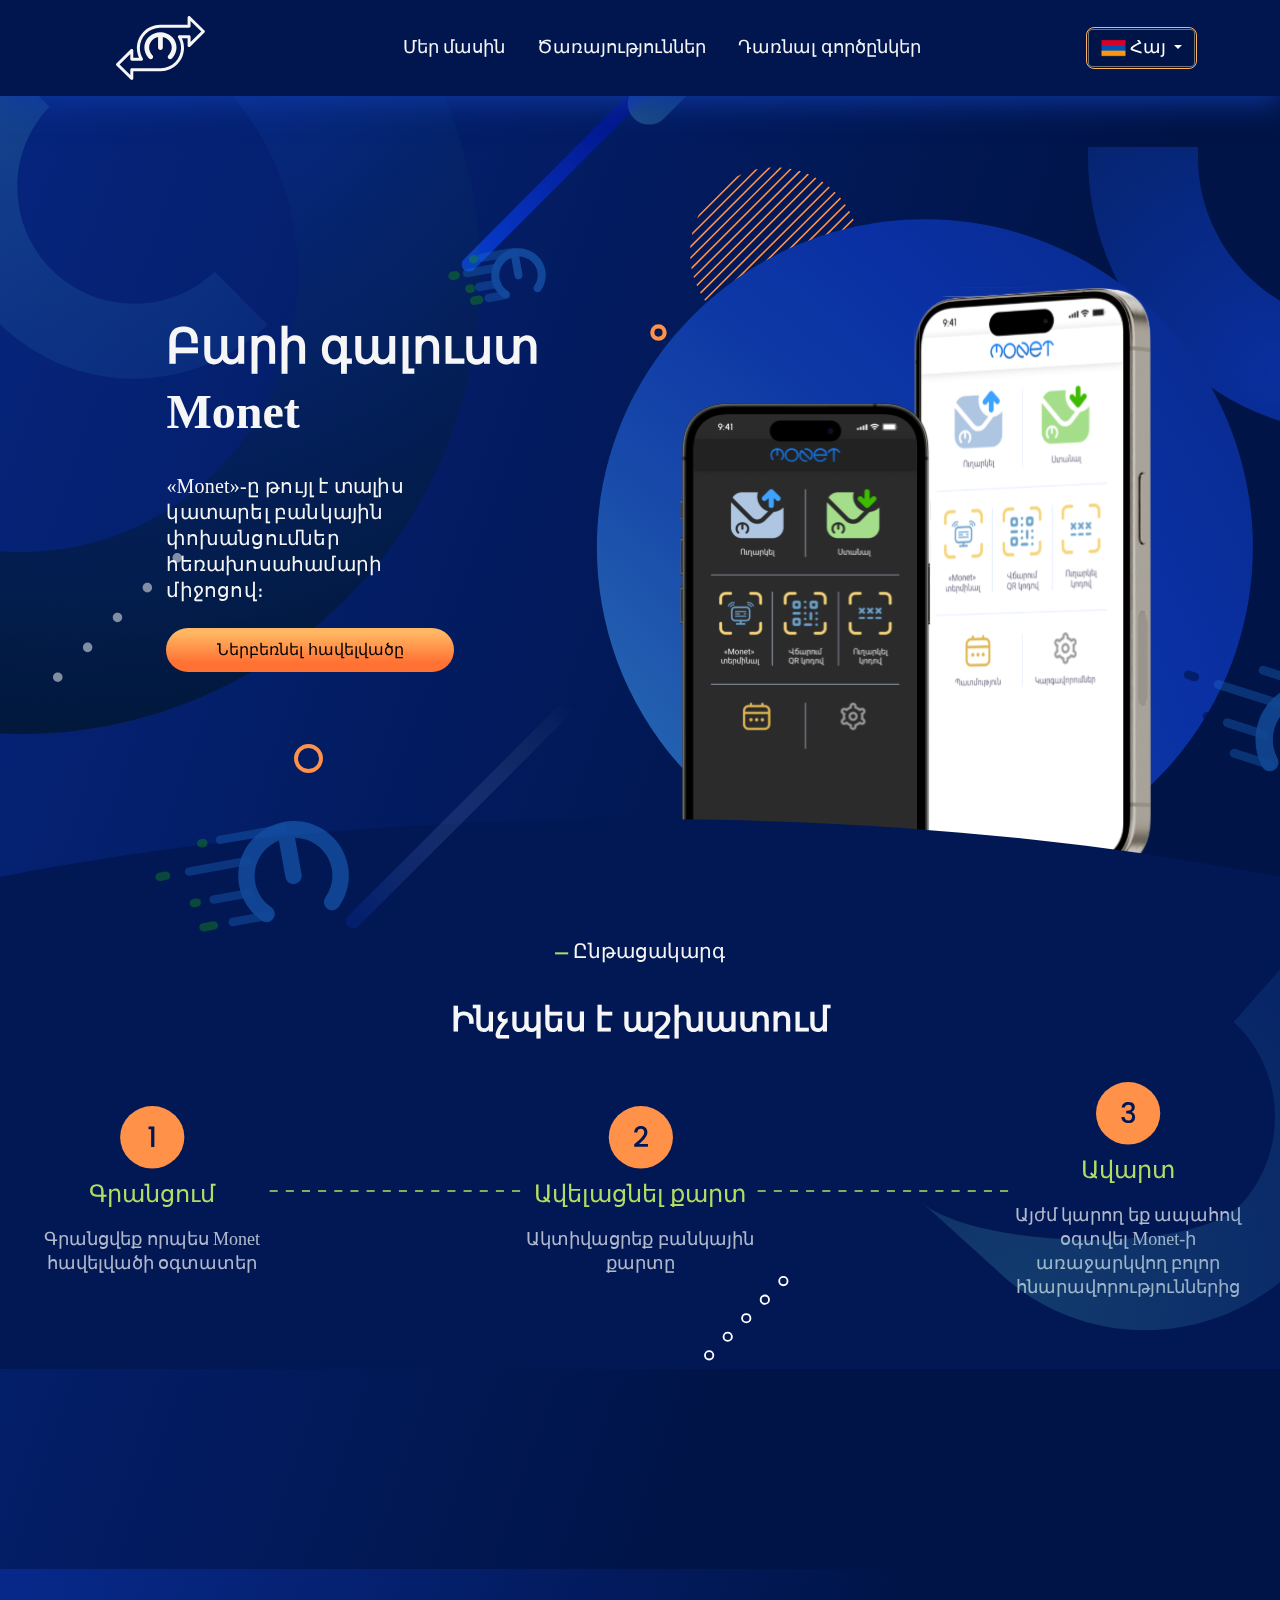
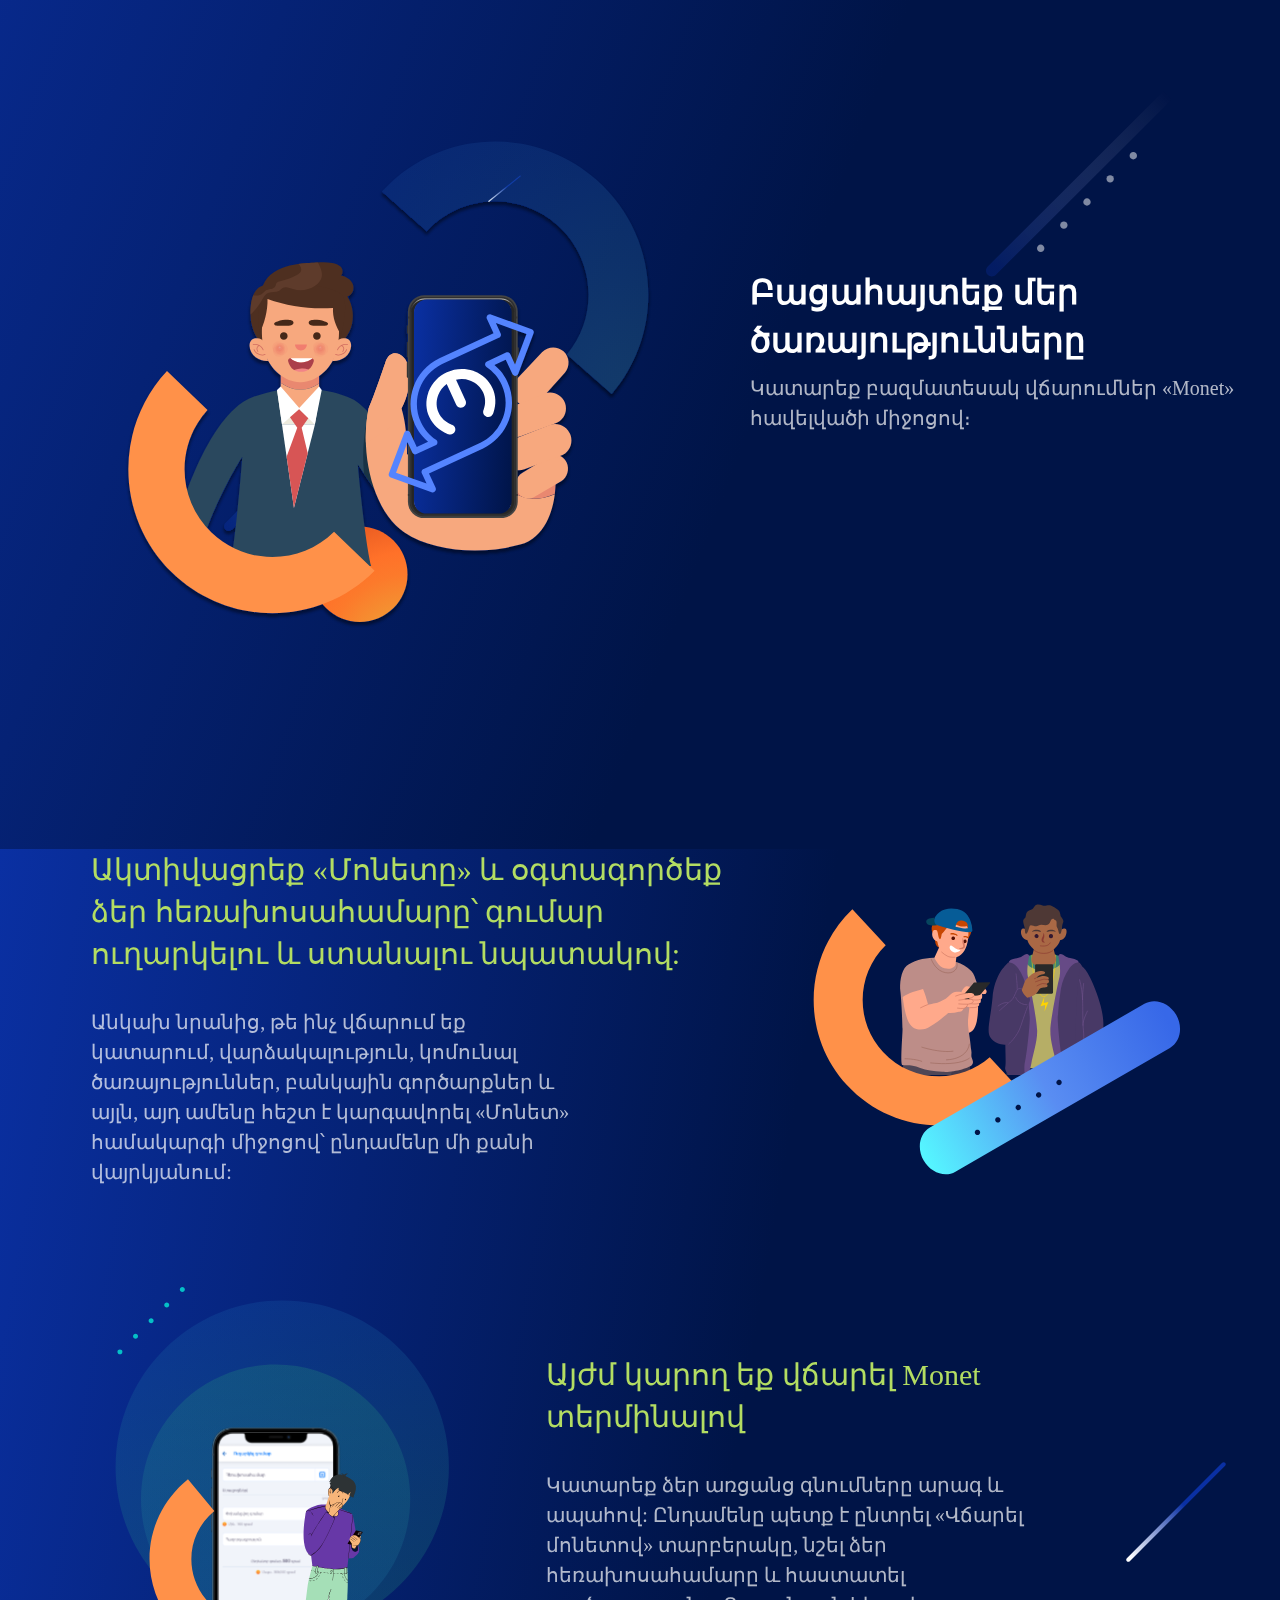
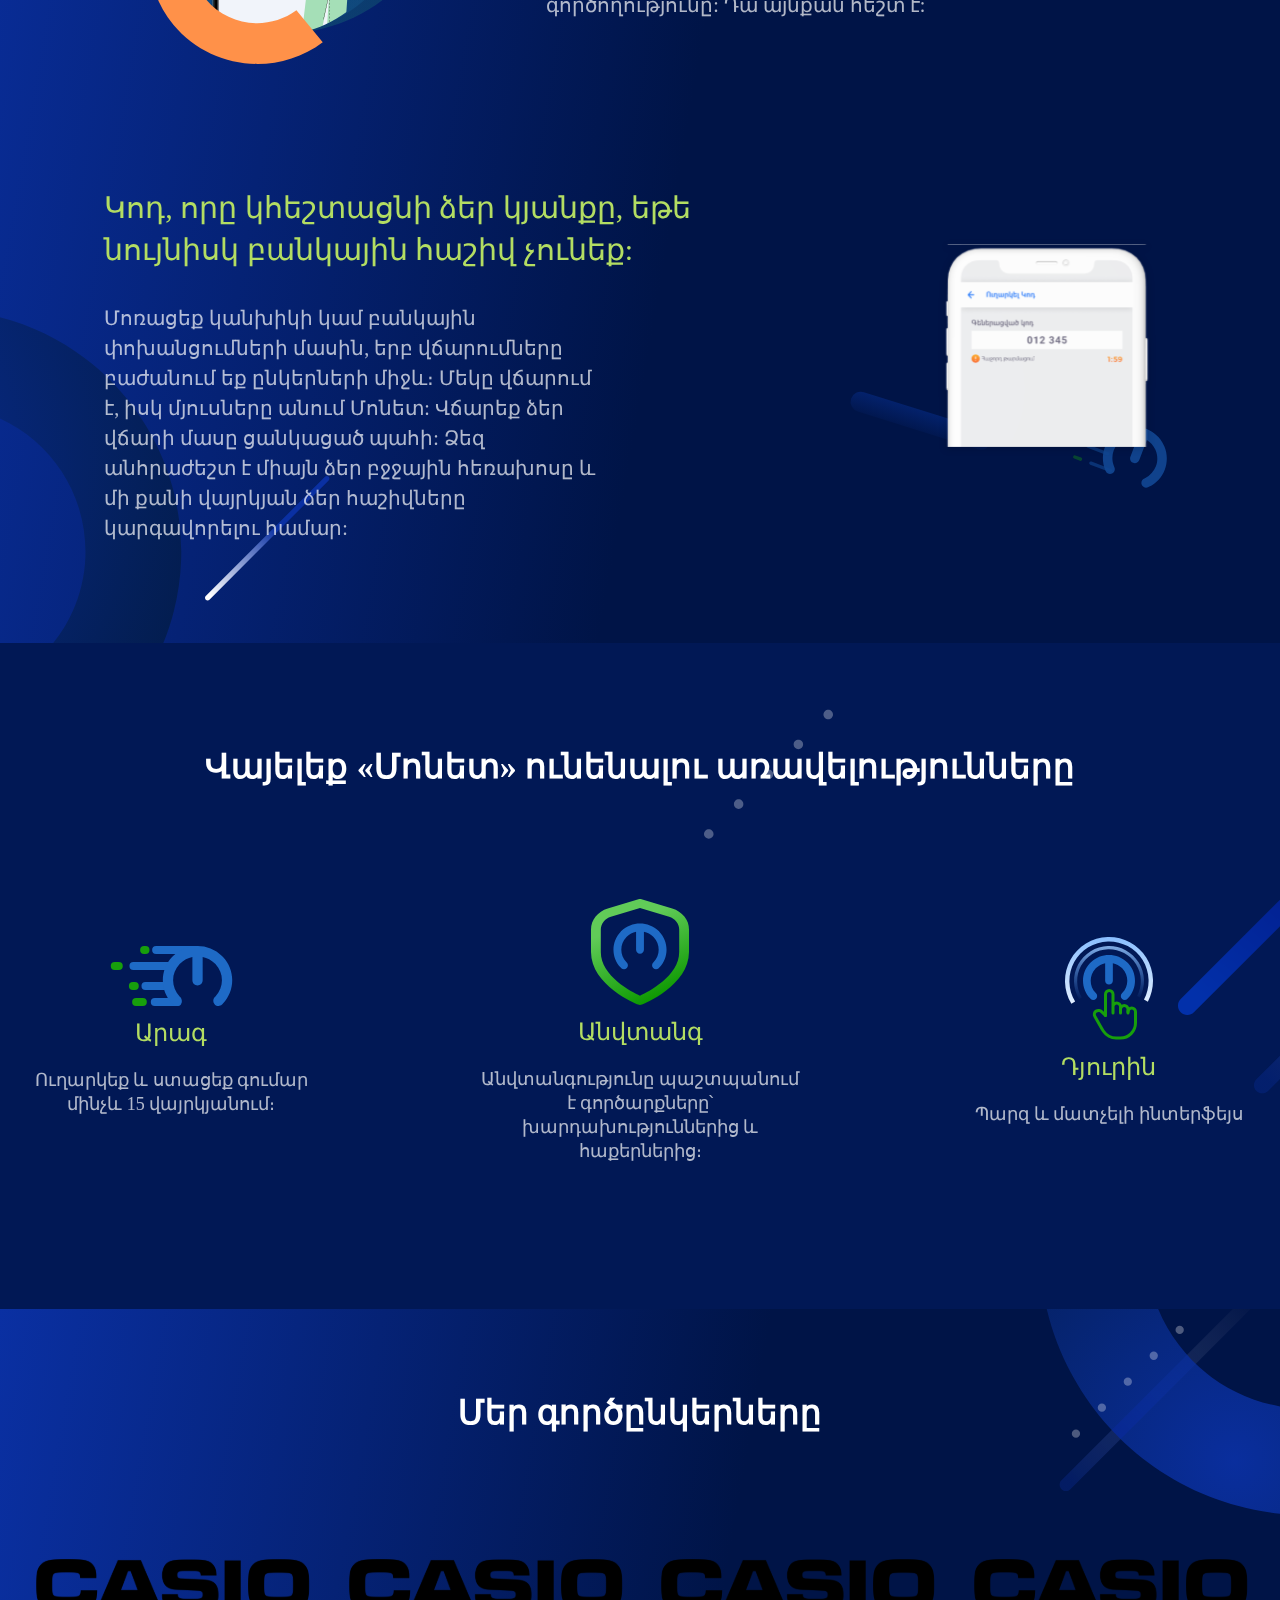
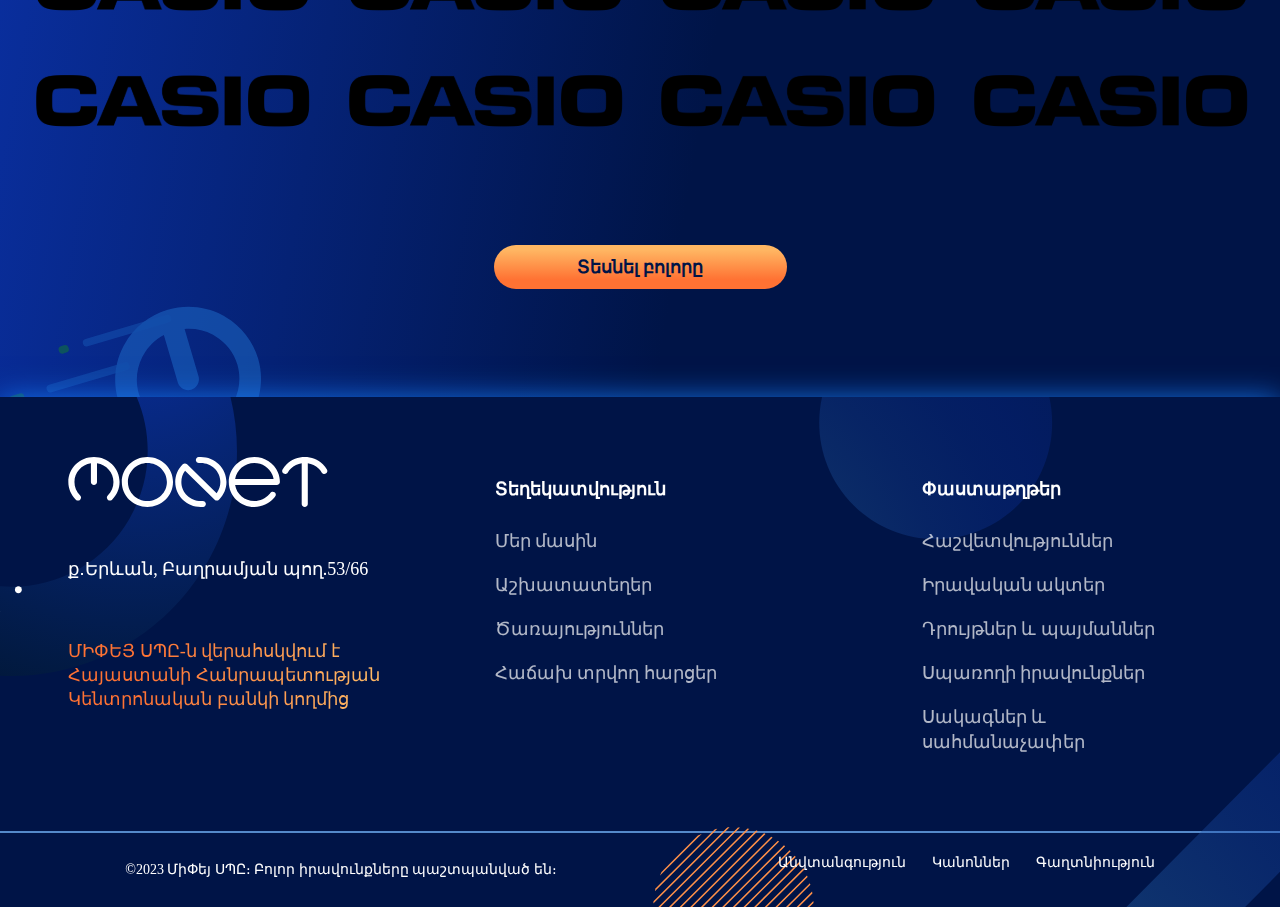
==== commit 5e27b225: "ds" ====
--- a/index.html
+++ b/index.html
@@ -4,7 +4,7 @@
 <head>
   <meta charset="UTF-8" />
   <meta name="viewport" content="width=device-width, initial-scale=1.0" />
-  <link href="https://fonts.cdnfonts.com/css/montserrat" rel="stylesheet">
+  <link href='https://fonts.googleapis.com/css?family=Montserrat:arm' rel='stylesheet'>
   <link rel="icon" href="./img/LogoMonet.svg" type="Monet" />
   <link rel="stylesheet" href="./style/style.css" asp-append-version="true" />
   <link rel="stylesheet" href="./style/bootstrap.min.css" asp-append-version="true" />
@@ -278,6 +278,7 @@
           համար:</span>
       </div>
       <div class="werapper-content-col">
+        <img src="./img/mobileversion.svg" alt="/image" class="none-mobile">
         <img src="./img/Rectangle.svg" alt="/image/Rectangle" class="wrapper-image-people3" />
       </div>
     </div>
@@ -294,7 +295,7 @@
         </div>
         <div class="col-sm-12">
           <div class="container">
-            <div class="row row-cols-1 row-cols-sm-2 row-cols-md-4">
+            <div class="row row-cols-1 row-cols-sm-2 row-cols-md-4 container-response-colspan">
               <div class="col container-svg">
                 <img src="./img/SvgGroup1.svg" alt="/image/SvgGroup1" class="SvgGroup1" />
                 <h3>Արագ</h3>
@@ -327,41 +328,63 @@
   </section>
   <section>
     <div class="wrapper-colleg">
-      <div class="container">
+      <div class="container containe-hid">
         <div class="row">
           <div class="col-sm-12 container-casio">
             <h3>Մեր գործընկերները</h3>
           </div>
           <div class="col-sm-12 content container-content">
             <div class="container wrapper-content-container">
-              <div class="row row-cols-1 row-cols-sm-2 row-cols-md-4">
-                <div class="col">
-                  <img src="./img/casio.svg" alt="/image/casio" class="wrapper-casio" />
-                </div>
-                <div class="col">
-                  <img src="./img/casio.svg" alt="/image/casio" class="wrapper-casio" />
-                </div>
-                <div class="col">
-                  <img src="./img/casio.svg" alt="/image/casio" class="wrapper-casio" />
-                </div>
-                <div class="col">
-                  <img src="./img/casio.svg" alt="/image/casio" class="wrapper-casio" />
-                </div>
-              </div>
-              <div class="row row-cols-1 row-cols-sm-2 row-cols-md-4">
-                <div class="col">
-                  <img src="./img/casio.svg" alt="/image/casio" class="wrapper-casio" />
-                </div>
-                <div class="col">
-                  <img src="./img/casio.svg" alt="/image/casio" class="wrapper-casio" />
-                </div>
-                <div class="col">
-                  <img src="./img/casio.svg" alt="/image/casio" class="wrapper-casio" />
-                </div>
-                <div class="col">
-                  <img src="./img/casio.svg" alt="/image/casio" class="wrapper-casio" />
-                </div>
-              </div>
+              <div class="row row-cols-1 row-cols-sm-2 row-cols-md-4 col-container-coleg">
+                <div class="col">
+                  <img src="./img/casio.svg" alt="/image/casio" class="wrapper-casio" />
+                </div>
+                <div class="col">
+                  <img src="./img/casio.svg" alt="/image/casio" class="wrapper-casio" />
+                </div>
+                
+                <div class="col">
+                  <img src="./img/casio.svg" alt="/image/casio" class="wrapper-casio" />
+                </div>
+                <div class="col">
+                  <img src="./img/casio.svg" alt="/image/casio" class="wrapper-casio" />
+                </div>
+              </div>
+              <div class="row row-cols-1 row-cols-sm-2 row-cols-md-4 col-container-coleg">
+                <div class="col">
+                  <img src="./img/casio.svg" alt="/image/casio" class="wrapper-casio" />
+                </div>
+                <div class="col">
+                  <img src="./img/casio.svg" alt="/image/casio" class="wrapper-casio" />
+                </div>
+                <div class="col">
+                  <img src="./img/casio.svg" alt="/image/casio" class="wrapper-casio" />
+                </div>
+                <div class="col">
+                  <img src="./img/casio.svg" alt="/image/casio" class="wrapper-casio" />
+                </div>
+              </div>
+            </div>
+            <div class="container container-none">
+              <div class="container container-wrapwrap">
+                <div class="row rowspan-contentresponse">
+                  <div class="col-sm-6">
+                    <img src="./img/casio.svg" alt="/image/casio" class="wrapper-casio" />
+                  </div>
+                  <div class="col-sm-6">
+                    <img src="./img/casio.svg" alt="/image/casio" class="wrapper-casio" />
+                  </div>
+                </div>
+                <div class="row rowspan-contentresponse">
+                  <div class="col-sm-6">
+                    <img src="./img/casio.svg" alt="/image/casio" class="wrapper-casio" />
+                  </div>
+                  <div class="col-sm-6">
+                    <img src="./img/casio.svg" alt="/image/casio" class="wrapper-casio" />
+                  </div>
+                </div>
+              </div>
+           
             </div>
           </div>
           <div class="col-sm-12 container-button-click">
@@ -380,7 +403,7 @@
         <div class="row">
           <div class="col-sm-12 wrapper-content-navheader">
             <div class="container">
-              <div class="row row-cols-1 row-cols-sm-2 row-cols-md-4">
+              <div class="row row-cols-1 row-cols-sm-2 row-cols-md-4 container-footer-response">
                 <div class="col container-adress">
                   <a href="./index.html">
                     <img src="./img/logo-monet-footer.svg" alt="/image/logo-monet" class="logo-monet-footer" /></a>
@@ -409,7 +432,8 @@
                     <li><a href="./limit.html">Սակագներ և սահմանաչափեր</a></li>
                   </ul>
                 </div>
-                <div class="col">
+                <div class="col display-footer-hide">
+                  <h3>Կապ մեզ հետ</h3>
                   <div class="row container-hub-flexDirect wrapper-flexDirect">
                     <div class="col-sm-12">
                       <form action="" class="container-menu-form">
@@ -457,7 +481,7 @@
           </div>
           <div class="col-sm-12 wrapper-content-lineFotter"></div>
           <div class="col-sm-12 container-footer-textEnd">
-            <span>©2023 ՄիՓեյ ՍՊԸ։ Բոլոր իրավունքները պաշտպանված են։</span>
+            <span> <span class="res-foot">©2023 ՄիՓեյ ՍՊԸ։</span>  Բոլոր իրավունքները պաշտպանված են։</span>
             <ul class="footer-menu-hub">
               <li>
                 <a href="#">Անվտանգություն</a>
--- a/style/style.css
+++ b/style/style.css
@@ -69,7 +69,7 @@
   font-weight: normal;
   font-style: normal;
 }
-@import url('https://fonts.cdnfonts.com/css/montserrat');
+
 
 
 * {
@@ -453,9 +453,9 @@
   background-position: right;
   position: relative;
   left: 43%;
-  top: 36px;
   overflow: hidden;
   z-index: 1;
+  bottom: 10px;
 }
 
 
@@ -902,7 +902,7 @@
 }
 
 .container-svg h3 {
-  width: 77px;
+ 
   font-family: Montserrat arm;
   font-size: 24px;
   font-weight: 500;
@@ -935,7 +935,7 @@
 
 .wrapper-smoll-content .container>.row {
   align-items: center;
-  justify-content: center;
+  justify-content: space-between;
   padding-top: 100px;
 }
 
@@ -943,14 +943,14 @@
   width: 129px;
   position: absolute;
   top: 301px;
-  right: 90%;
+  right: 100%;
   pointer-events: none;
 }
 
 .wrapper-svggroup2 {
   width: 129px;
   position: absolute;
-  bottom: 78%;
+  bottom: 89%;
   left: 55%;
   pointer-events: none;
 }
@@ -958,20 +958,19 @@
 .wrapper-svggroup3 {
   position: absolute;
   width: 445px;
-  flex-shrink: 0;
   background-blend-mode: overlay;
   mix-blend-mode: overlay;
-  left: 79%;
-  bottom: 121px;
+  left: 92%;
+  bottom: 148px;
   pointer-events: none;
 }
 
 .wrapper-svggroup4 {
   position: absolute;
-  width: 346px;
-  left: 89%;
-  bottom: 31%;
-  pointer-events: none;
+    width: 346px;
+    left: 98%;
+    bottom: 19%;
+    pointer-events: none;
 }
 
 .wrapper-colleg {
@@ -1266,7 +1265,9 @@
   align-items: center;
   justify-content: center;
 }
-
+.container-none{
+  display: none;
+}
 .wrapper-abouteOldInfo h1 {
   width: 498px;
   font-family: Montserrat arm;
@@ -2165,7 +2166,9 @@
 .collapsed img {
   transform: rotate(0deg) !important;
 }
-
+.none-mobile{
+  display: none;
+}
 
 
 
@@ -2533,7 +2536,9 @@
 .container-adress a {
   z-index: 5;
 }
-
+.container-footer-menuHub{
+  z-index: 10;
+}
 .container-footer-menuHub h3 {
   width: 208px;
   font-family: Montserrat arm;
@@ -2666,7 +2671,6 @@
 }
 
 .container-footer-textEnd span {
-  width: 462px;
   font-family: Montserrat arm;
   font-size: 14px;
   font-weight: 400;
@@ -2681,7 +2685,20 @@
   flex-wrap: wrap;
   gap: 26px;
 }
-
+.display-footer-hide h3{
+  min-height: 17px;
+  font-family: Montserrat arm;
+  font-size: 14px;
+  font-weight: 500;
+  line-height: 17px;
+  letter-spacing: 0px;
+  text-align: left;
+  color: #FFFFFF;
+  position: relative;
+  right: 76px;
+  z-index: 10;
+
+}
 .footer-menu-hub li a {
   width: 129px;
   font-family: Montserrat arm;
@@ -2692,6 +2709,8 @@
   text-align: left;
   color: #ffffff;
   text-decoration: none;
+  z-index: 2;
+  position: relative;
 }
 
 .footer-menu-hub li:hover a {
@@ -2701,7 +2720,10 @@
 .footer-menu-hub li:active a {
   color: #ff7233;
 }
-
+.display-footer-hide{
+  position: relative;
+  top: 17px;
+}
 .footer-images {
   position: absolute;
   bottom: 29%;
@@ -2717,7 +2739,9 @@
   left: 79%;
   z-index: 1;
 }
-
+.container-footer-menuHub{
+  z-index: 10;
+}
 .footer-radius {
   position: absolute;
   bottom: 72%;
@@ -2756,7 +2780,8 @@
 
 @media (max-width: 1550px) {
   .container-img-vector6 {
-    left: 35%;
+    width: 800px;
+    left: 46%;
   }
 
   .container-vector5 {
@@ -2816,6 +2841,13 @@
   .wrapper-section3-content {
     margin-bottom: 100px;
   }
+
+  .display-footer-hide{
+    display: none;
+  }
+  .container-footer-response{
+    justify-content: space-around;
+  }
 }
 
 
@@ -2845,7 +2877,22 @@
   .container-vector13 {
     display: none;
   }
-}
+
+ 
+.container-button-click{
+  margin-bottom: 60px;
+}
+.col-container-coleg{
+  display: none !important;
+}
+.container-none{
+  display: block;
+  position: relative;
+    bottom: 224px;
+    padding-inline: 50px;
+}
+}
+
 
 @media (max-width: 1200px) {
   .container-vector30 {
@@ -2871,6 +2918,9 @@
   .col-response-img {
     padding: 35px 0;
   }
+ .container-adress{
+  display: none;
+ }
 }
 
 
@@ -2883,10 +2933,14 @@
 
 @media (max-width: 1150px) {
   .container-img-vector6 {
-    width: 665px;
-    left: 42%;
-  }
-
+    width: 644px;
+    left: 51%;
+    top: 85px;
+}
+  
+.container-vector14{
+  display: none;
+}
   .container-vector32 {
     display: none;
   }
@@ -2943,7 +2997,17 @@
   .wrapper-image-people1 {
     width: 300px;
   }
-
+  .container-footer-response{
+    flex-wrap: wrap !important;
+    flex-direction: column;
+    align-items: center;
+  }
+  .container-adress{
+    display: block;
+   }
+   .display-footer-hide{
+    display: block;
+   }
 }
 
 
@@ -2960,6 +3024,20 @@
     position: relative;
     right: 48px;
   }
+
+.container-response-colspan{
+  flex-direction: column;
+  gap: 59px;
+  margin-bottom: 62px;
+}
+.wrapper-svggroup2{
+  display: none;
+}
+.container-svg{
+  display: flex;
+
+}
+
 
 }
 
@@ -3098,9 +3176,22 @@
   .wrapper-dropdown-menu {
     display: block;
   }
-
-}
-
+ 
+}
+@media (max-width:782px){
+ 
+  .wrapper-casio{
+max-width: 180px;
+min-height: 58px;
+  }
+  .rowspan-contentresponse{
+    flex-wrap: nowrap !important;
+  }
+  .content.container-content>.wrapper-content-container{
+    min-height: 250px;
+  }
+  
+}
 
 
 
@@ -3193,8 +3284,26 @@
   .wrapper-image-people1 {
     width: 380px;
   }
-
-}
+  .wrapper-image-people3{
+    display: none;
+   }
+   .none-mobile{
+    display: block;
+    z-index: 10;
+   }
+   .container-vector40{
+    display: block;
+    left: 74%;
+    top: 61%;
+}
+.container-vector41{
+  display: block;
+  top: 80%;
+  left: 91%;
+}
+}
+   }
+
 
 
 
@@ -3239,6 +3348,28 @@
     color: #D0D0D0;
 
   }
+ .rowspan-contentresponse{
+  position: relative;
+  right: 30px;
+ }
+ .container-footer-textEnd{
+  flex-direction: column-reverse;
+  
+ }
+ .footer-end{
+  bottom: 182px;
+    transform: rotate(88deg);
+    left: -46px;
+ }
+ .display-footer-hide h3{
+  right: 0;
+ }
+
+ .res-foot{
+  display: block;
+  text-align: center !important;
+ }
+
 }
 
 @media (max-width: 391px) {
@@ -3322,6 +3453,15 @@
     left: 43px;
     left: 307px;
   }
+  .wrapper-svggroup{
+    left:10px;
+  }
+  .wrapper-svggroup3{
+    left: 310px;
+  }
+  .wrapper-svggroup4{
+    left: 405px;
+  }
 }
 
 @media (max-width: 400px) {
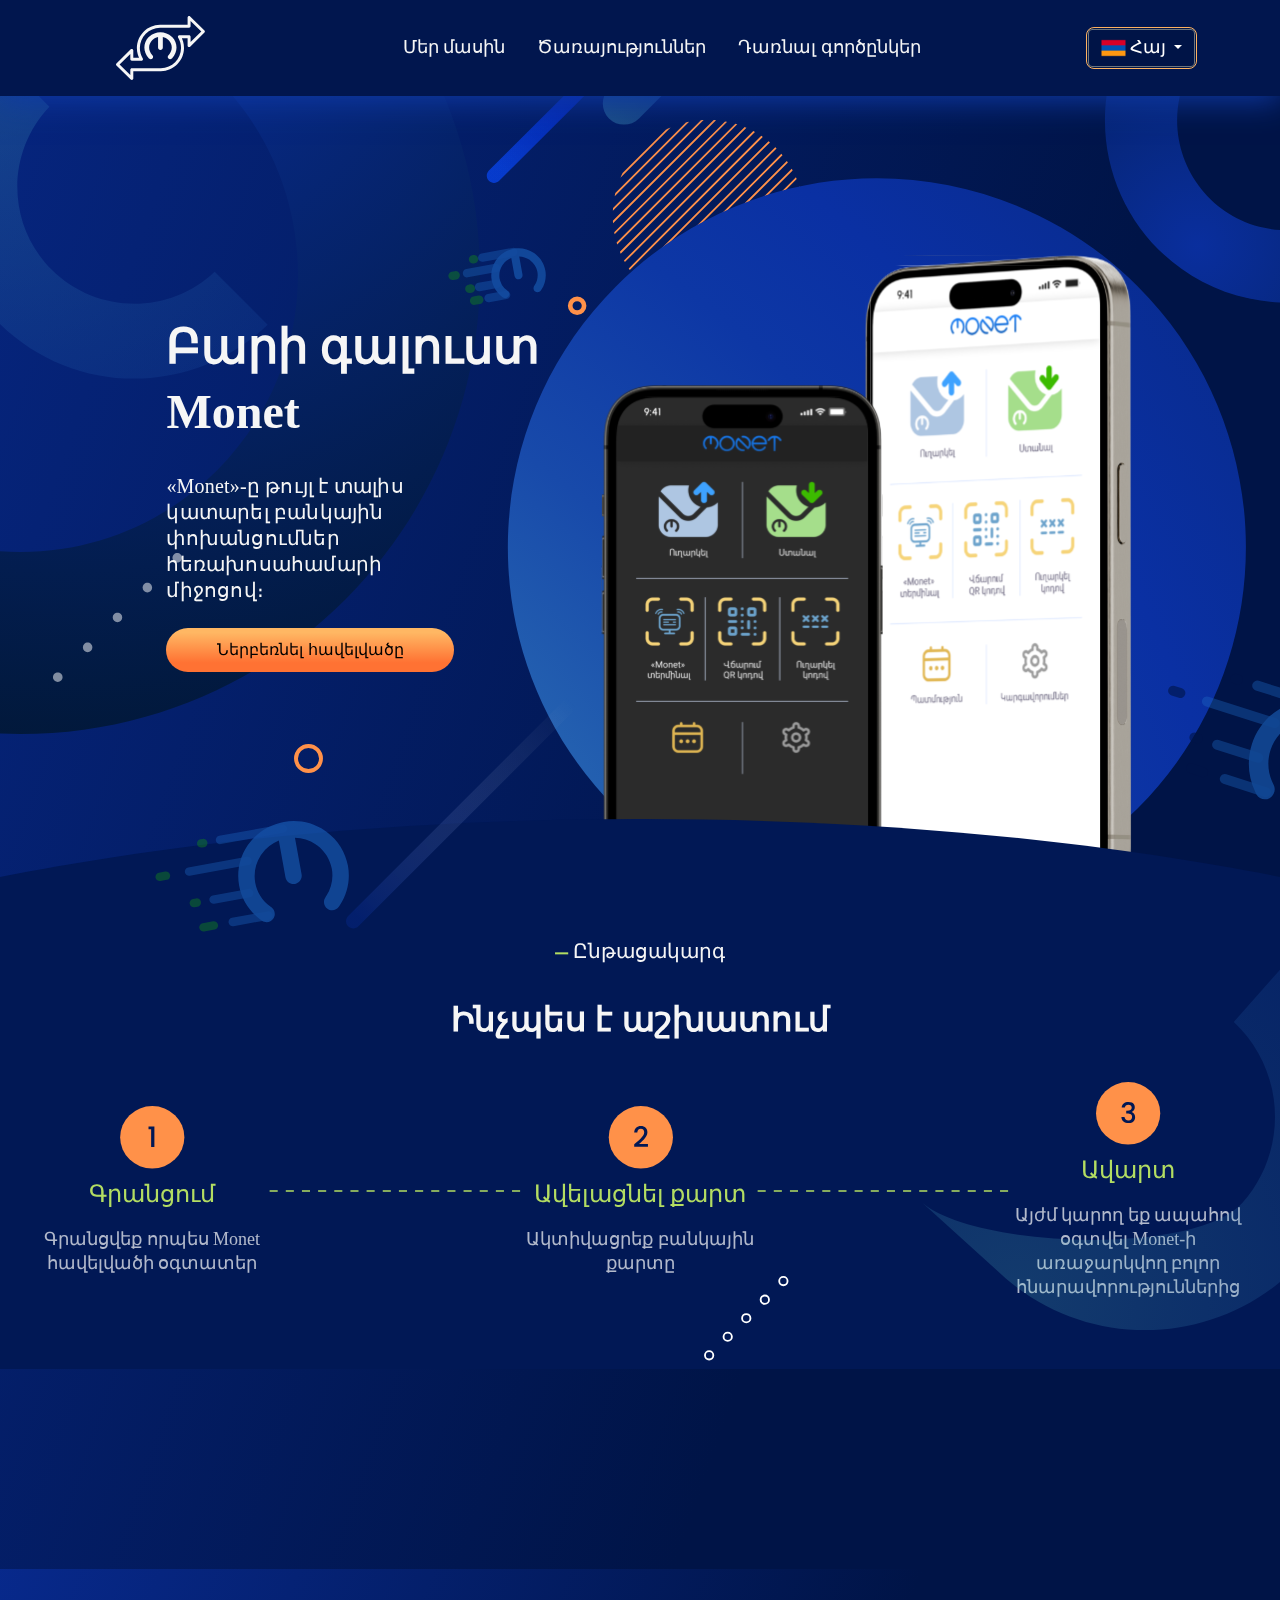
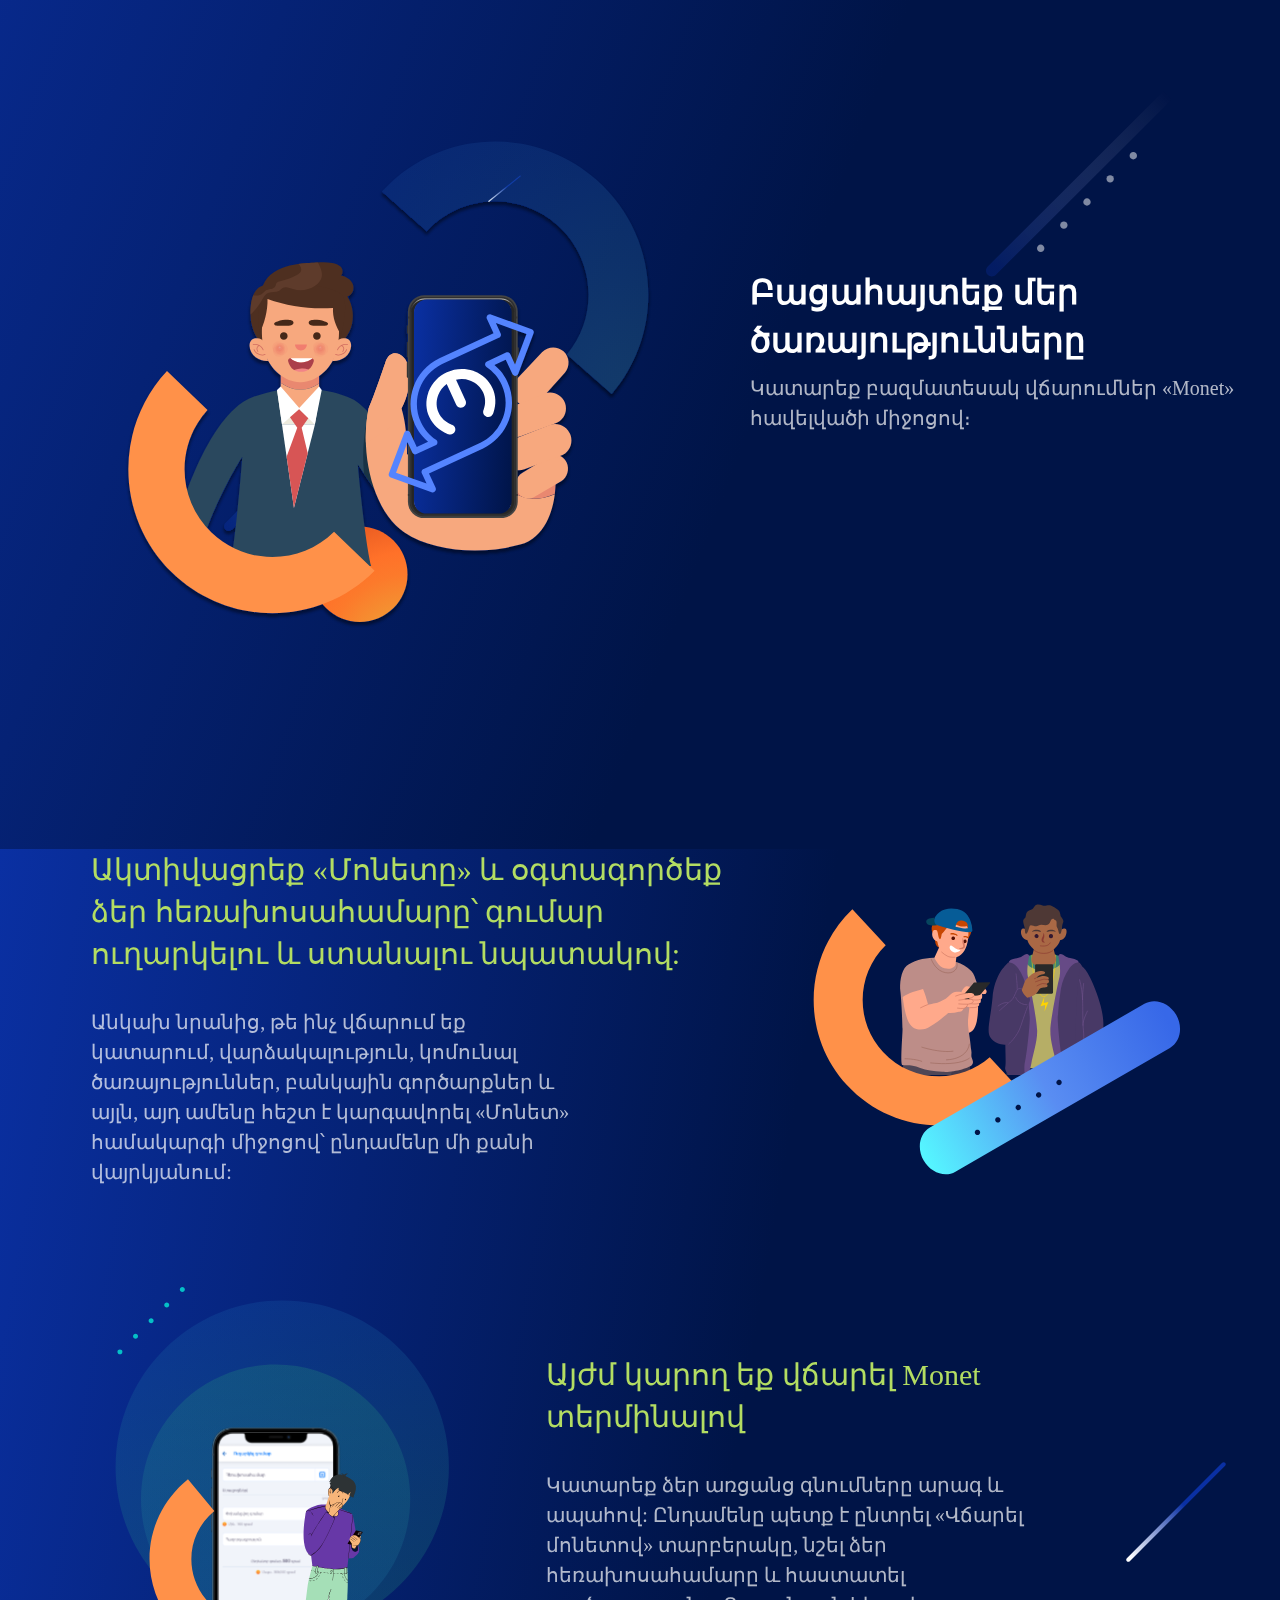
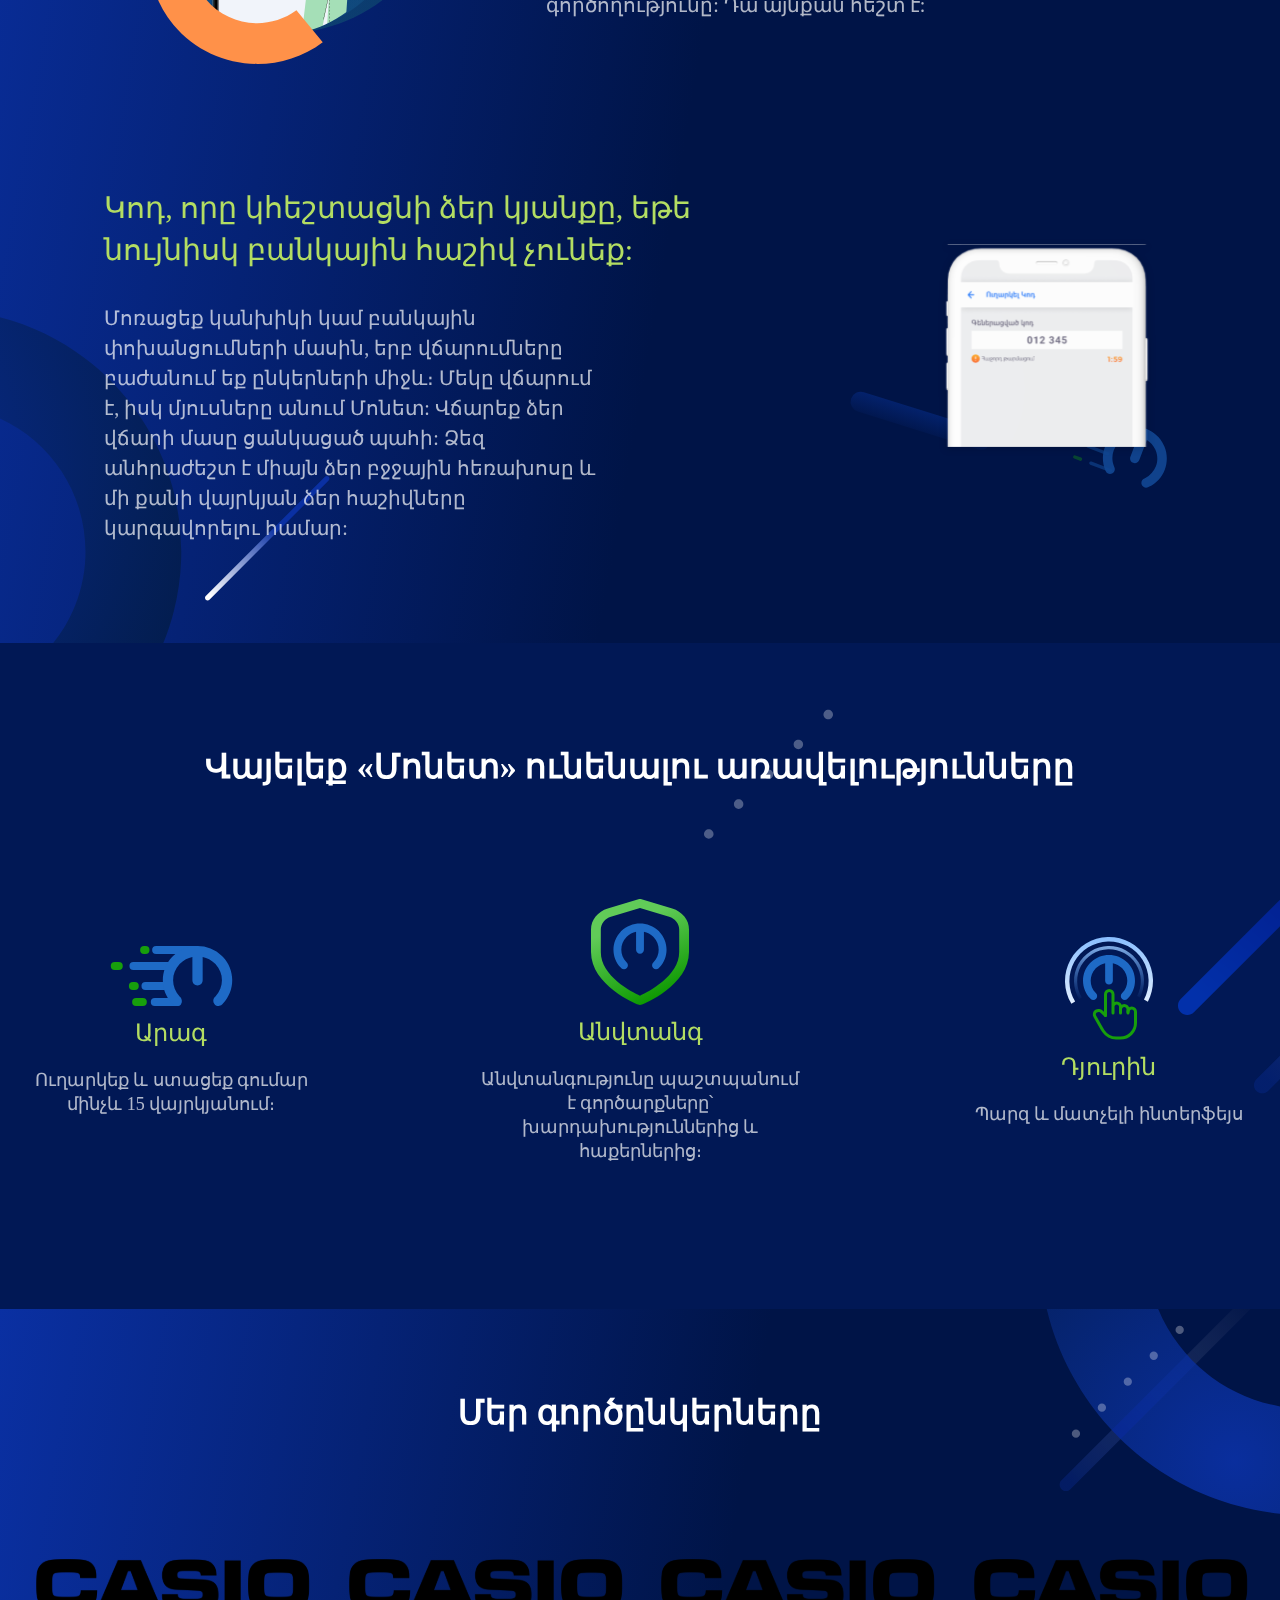
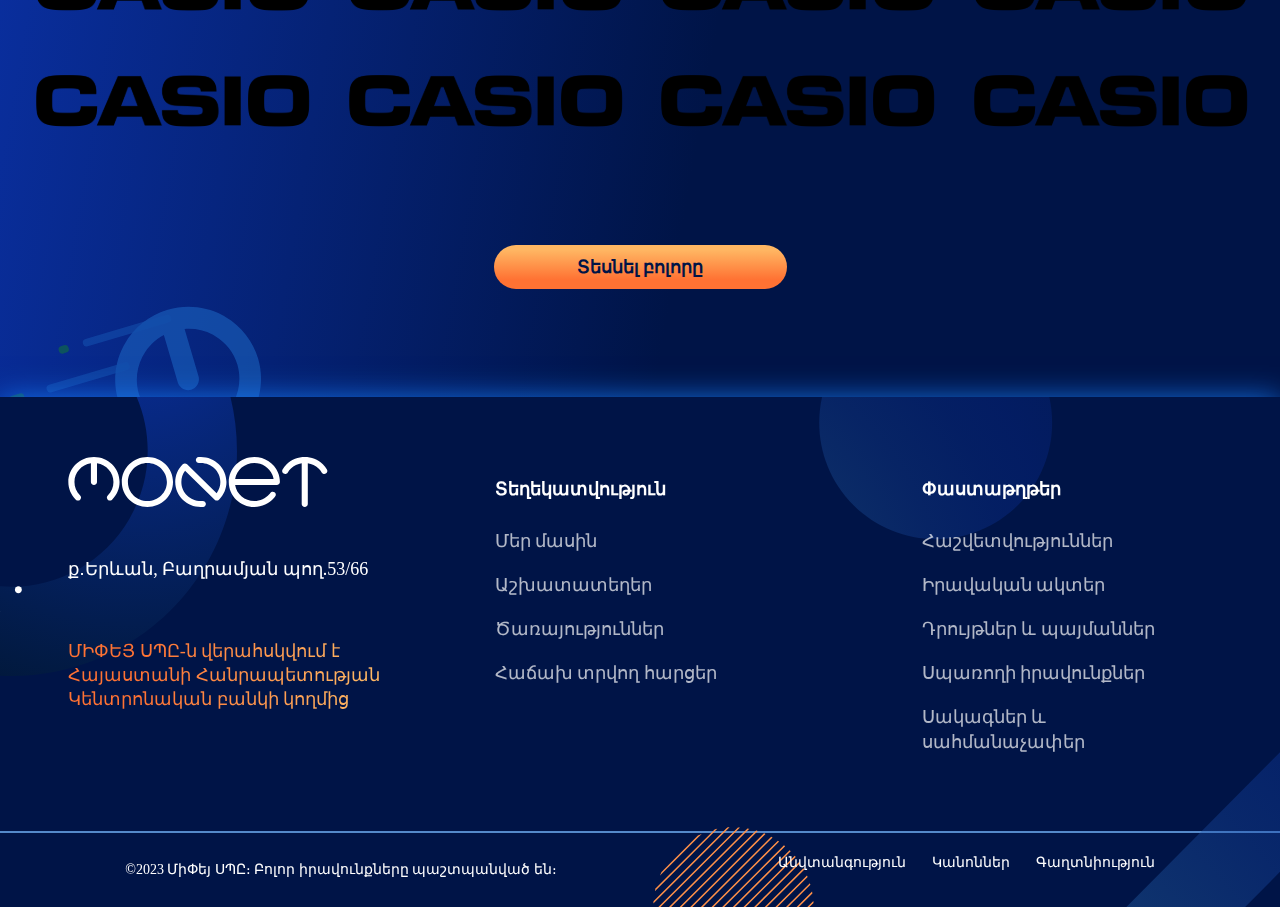
==== commit ee60cbd6: "aboute-response" ====
--- a/index.html
+++ b/index.html
@@ -342,12 +342,27 @@
                 <div class="col">
                   <img src="./img/casio.svg" alt="/image/casio" class="wrapper-casio" />
                 </div>
-                
-                <div class="col">
-                  <img src="./img/casio.svg" alt="/image/casio" class="wrapper-casio" />
-                </div>
-                <div class="col">
-                  <img src="./img/casio.svg" alt="/image/casio" class="wrapper-casio" />
+
+                <div class="col">
+                  <img src="./img/casio.svg" alt="/image/casio" class="wrapper-casio" />
+                </div>
+                <div class="col">
+                  <img src="./img/casio.svg" alt="/image/casio" class="wrapper-casio" />
+                </div>
+
+
+
+              </div>
+              <div class="container-slider-section">
+                <div class="wrapper-flex-borderRadius">
+                  <button class="onclick"></button>
+                  <button class="onclick"></button>
+                  <button class="onclick"></button>
+                  <button class="onclick"></button>
+                  <button class="onclick"></button>
+                  <button class="onclick"></button>
+                  <button class="onclick"></button>
+                  <button class="onclick"></button>
                 </div>
               </div>
               <div class="row row-cols-1 row-cols-sm-2 row-cols-md-4 col-container-coleg">
@@ -384,7 +399,7 @@
                   </div>
                 </div>
               </div>
-           
+
             </div>
           </div>
           <div class="col-sm-12 container-button-click">
@@ -439,6 +454,7 @@
                       <form action="" class="container-menu-form">
                         <input type="email" placeholder="էլ․ հասցե" class="container-input-email" />
                         <button><span>Բաժանորդագրվել</span></button>
+                        <button class="btn-footerclick"><span>Բաժանորդագրվել</span></button>
                       </form>
                     </div>
                     <div class="col-sm-12">
@@ -481,7 +497,7 @@
           </div>
           <div class="col-sm-12 wrapper-content-lineFotter"></div>
           <div class="col-sm-12 container-footer-textEnd">
-            <span> <span class="res-foot">©2023 ՄիՓեյ ՍՊԸ։</span>  Բոլոր իրավունքները պաշտպանված են։</span>
+            <span> <span class="res-foot">©2023 ՄիՓեյ ՍՊԸ։</span> Բոլոր իրավունքները պաշտպանված են։</span>
             <ul class="footer-menu-hub">
               <li>
                 <a href="#">Անվտանգություն</a>
--- a/style/style.css
+++ b/style/style.css
@@ -1,71 +1,71 @@
 @font-face {
   font-family: '../fonts/Montserratarm-Black/Montserratarm-Black';
-  src: url('../fonts/Montserratarm-Black/Montserratarm-Black.eot?#iefix') format('embedded-opentype'),  url('../fonts/Montserratarm-Black/Montserratarm-Black.otf')  format('opentype'),
-       url('../fonts/Montserratarm-Black/Montserratarm-Black.woff') format('woff'), url('../fonts/Montserratarm-Black/Montserratarm-Black.ttf')  format('truetype'), url('../fonts/Montserratarm-Black/Montserratarm-Black.svg#Montserratarm-Black') format('svg');
+  src: url('../fonts/Montserratarm-Black/Montserratarm-Black.eot?#iefix') format('embedded-opentype'), url('../fonts/Montserratarm-Black/Montserratarm-Black.otf') format('opentype'),
+    url('../fonts/Montserratarm-Black/Montserratarm-Black.woff') format('woff'), url('../fonts/Montserratarm-Black/Montserratarm-Black.ttf') format('truetype'), url('../fonts/Montserratarm-Black/Montserratarm-Black.svg#Montserratarm-Black') format('svg');
   font-weight: normal;
   font-style: normal;
 }
 
 @font-face {
   font-family: '../fonts/Montserratarm-Bold/Montserratarm-Bold';
-  src: url('../fonts/Montserratarm-Bold/Montserratarm-Bold.eot?#iefix') format('embedded-opentype'),  url('../fonts/Montserratarm-Bold/Montserratarm-Bold.otf')  format('opentype'),
-       url('../fonts/Montserratarm-Bold/Montserratarm-Bold.woff') format('woff'), url('../fonts/Montserratarm-Bold/Montserratarm-Bold.ttf')  format('truetype'), url('../fonts/Montserratarm-Bold/Montserratarm-Bold.svg#Montserratarm-Bold') format('svg');
+  src: url('../fonts/Montserratarm-Bold/Montserratarm-Bold.eot?#iefix') format('embedded-opentype'), url('../fonts/Montserratarm-Bold/Montserratarm-Bold.otf') format('opentype'),
+    url('../fonts/Montserratarm-Bold/Montserratarm-Bold.woff') format('woff'), url('../fonts/Montserratarm-Bold/Montserratarm-Bold.ttf') format('truetype'), url('../fonts/Montserratarm-Bold/Montserratarm-Bold.svg#Montserratarm-Bold') format('svg');
   font-weight: normal;
   font-style: normal;
 }
 
 @font-face {
   font-family: '../fonts/Montserratarm-ExtraBold/Montserratarm-ExtraBold';
-  src: url('../fonts/Montserratarm-ExtraBold/Montserratarm-ExtraBold.eot?#iefix') format('embedded-opentype'),  url('../fonts/Montserratarm-ExtraBold/Montserratarm-ExtraBold.otf')  format('opentype'),
-       url('../fonts/Montserratarm-ExtraBold/Montserratarm-ExtraBold.woff') format('woff'), url('../fonts/Montserratarm-ExtraBold/Montserratarm-ExtraBold.ttf')  format('truetype'), url('../fonts/Montserratarm-ExtraBold/Montserratarm-ExtraBold.svg#Montserratarm-ExtraBold') format('svg');
+  src: url('../fonts/Montserratarm-ExtraBold/Montserratarm-ExtraBold.eot?#iefix') format('embedded-opentype'), url('../fonts/Montserratarm-ExtraBold/Montserratarm-ExtraBold.otf') format('opentype'),
+    url('../fonts/Montserratarm-ExtraBold/Montserratarm-ExtraBold.woff') format('woff'), url('../fonts/Montserratarm-ExtraBold/Montserratarm-ExtraBold.ttf') format('truetype'), url('../fonts/Montserratarm-ExtraBold/Montserratarm-ExtraBold.svg#Montserratarm-ExtraBold') format('svg');
   font-weight: normal;
   font-style: normal;
 }
 
 @font-face {
   font-family: '../fonts/Montserratarm-ExtraLight/Montserratarm-ExtraLight';
-  src: url('../fonts/Montserratarm-ExtraLight/Montserratarm-ExtraLight.eot?#iefix') format('embedded-opentype'),  url('../fonts/Montserratarm-ExtraLight/Montserratarm-ExtraLight.otf')  format('opentype'),
-       url('../fonts/Montserratarm-ExtraLight/Montserratarm-ExtraLight.woff') format('woff'), url('../fonts/Montserratarm-ExtraLight/Montserratarm-ExtraLight.ttf')  format('truetype'), url('../fonts/Montserratarm-ExtraLight/Montserratarm-ExtraLight.svg#Montserratarm-ExtraLight') format('svg');
+  src: url('../fonts/Montserratarm-ExtraLight/Montserratarm-ExtraLight.eot?#iefix') format('embedded-opentype'), url('../fonts/Montserratarm-ExtraLight/Montserratarm-ExtraLight.otf') format('opentype'),
+    url('../fonts/Montserratarm-ExtraLight/Montserratarm-ExtraLight.woff') format('woff'), url('../fonts/Montserratarm-ExtraLight/Montserratarm-ExtraLight.ttf') format('truetype'), url('../fonts/Montserratarm-ExtraLight/Montserratarm-ExtraLight.svg#Montserratarm-ExtraLight') format('svg');
   font-weight: normal;
   font-style: normal;
 }
 
 @font-face {
   font-family: '../fonts/Montserratarm-Light/Montserratarm-Light';
-  src: url('../fonts/Montserratarm-Light/Montserratarm-Light.eot?#iefix') format('embedded-opentype'),  url('../fonts/Montserratarm-Light/Montserratarm-Light.otf')  format('opentype'),
-       url('../fonts/Montserratarm-Light/Montserratarm-Light.woff') format('woff'), url('../fonts/Montserratarm-Light/Montserratarm-Light.ttf')  format('truetype'), url('../fonts/Montserratarm-Light/Montserratarm-Light.svg#Montserratarm-Light') format('svg');
+  src: url('../fonts/Montserratarm-Light/Montserratarm-Light.eot?#iefix') format('embedded-opentype'), url('../fonts/Montserratarm-Light/Montserratarm-Light.otf') format('opentype'),
+    url('../fonts/Montserratarm-Light/Montserratarm-Light.woff') format('woff'), url('../fonts/Montserratarm-Light/Montserratarm-Light.ttf') format('truetype'), url('../fonts/Montserratarm-Light/Montserratarm-Light.svg#Montserratarm-Light') format('svg');
   font-weight: normal;
   font-style: normal;
 }
 
 @font-face {
   font-family: '../fonts/Montserratarm-Medium/Montserratarm-Medium';
-  src: url('../fonts/Montserratarm-Medium/Montserratarm-Medium.eot?#iefix') format('embedded-opentype'),  url('../fonts/Montserratarm-Medium/Montserratarm-Medium.otf')  format('opentype'),
-       url('../fonts/Montserratarm-Medium/Montserratarm-Medium.woff') format('woff'), url('../fonts/Montserratarm-Medium/Montserratarm-Medium.ttf')  format('truetype'), url('../fonts/Montserratarm-Medium/Montserratarm-Medium.svg#Montserratarm-Medium') format('svg');
+  src: url('../fonts/Montserratarm-Medium/Montserratarm-Medium.eot?#iefix') format('embedded-opentype'), url('../fonts/Montserratarm-Medium/Montserratarm-Medium.otf') format('opentype'),
+    url('../fonts/Montserratarm-Medium/Montserratarm-Medium.woff') format('woff'), url('../fonts/Montserratarm-Medium/Montserratarm-Medium.ttf') format('truetype'), url('../fonts/Montserratarm-Medium/Montserratarm-Medium.svg#Montserratarm-Medium') format('svg');
   font-weight: normal;
   font-style: normal;
 }
 
 @font-face {
   font-family: '../fonts/Montserratarm-Regular/Montserratarm-Regular';
-  src: url('../fonts/Montserratarm-Regular/Montserratarm-Regular.eot?#iefix') format('embedded-opentype'),  url('../fonts/Montserratarm-Regular/Montserratarm-Regular.otf')  format('opentype'),
-       url('../fonts/Montserratarm-Regular/Montserratarm-Regular.woff') format('woff'), url('../fonts/Montserratarm-Regular/Montserratarm-Regular.ttf')  format('truetype'), url('../fonts/Montserratarm-Regular/Montserratarm-Regular.svg#Montserratarm-Regular') format('svg');
+  src: url('../fonts/Montserratarm-Regular/Montserratarm-Regular.eot?#iefix') format('embedded-opentype'), url('../fonts/Montserratarm-Regular/Montserratarm-Regular.otf') format('opentype'),
+    url('../fonts/Montserratarm-Regular/Montserratarm-Regular.woff') format('woff'), url('../fonts/Montserratarm-Regular/Montserratarm-Regular.ttf') format('truetype'), url('../fonts/Montserratarm-Regular/Montserratarm-Regular.svg#Montserratarm-Regular') format('svg');
   font-weight: normal;
   font-style: normal;
 }
 
 @font-face {
   font-family: '../fonts/Montserratarm-SemiBold/Montserratarm-SemiBold';
-  src: url('../fonts/Montserratarm-SemiBold/Montserratarm-SemiBold.eot?#iefix') format('embedded-opentype'),  url('../fonts/Montserratarm-SemiBold/Montserratarm-SemiBold.otf')  format('opentype'),
-       url('../fonts/Montserratarm-SemiBold/Montserratarm-SemiBold.woff') format('woff'), url('../fonts/Montserratarm-SemiBold/Montserratarm-SemiBold.ttf')  format('truetype'), url('../fonts/Montserratarm-SemiBold/Montserratarm-SemiBold.svg#Montserratarm-SemiBold') format('svg');
+  src: url('../fonts/Montserratarm-SemiBold/Montserratarm-SemiBold.eot?#iefix') format('embedded-opentype'), url('../fonts/Montserratarm-SemiBold/Montserratarm-SemiBold.otf') format('opentype'),
+    url('../fonts/Montserratarm-SemiBold/Montserratarm-SemiBold.woff') format('woff'), url('../fonts/Montserratarm-SemiBold/Montserratarm-SemiBold.ttf') format('truetype'), url('../fonts/Montserratarm-SemiBold/Montserratarm-SemiBold.svg#Montserratarm-SemiBold') format('svg');
   font-weight: normal;
   font-style: normal;
 }
 
 @font-face {
   font-family: '../fonts/Montserratarm-Thin/Montserratarm-Thin';
-  src: url('../fonts/Montserratarm-Thin/Montserratarm-Thin.eot?#iefix') format('embedded-opentype'),  url('../fonts/Montserratarm-Thin/Montserratarm-Thin.otf')  format('opentype'),
-       url('../fonts/Montserratarm-Thin/Montserratarm-Thin.woff') format('woff'), url('../fonts/Montserratarm-Thin/Montserratarm-Thin.ttf')  format('truetype'), url('../fonts/Montserratarm-Thin/Montserratarm-Thin.svg#Montserratarm-Thin') format('svg');
+  src: url('../fonts/Montserratarm-Thin/Montserratarm-Thin.eot?#iefix') format('embedded-opentype'), url('../fonts/Montserratarm-Thin/Montserratarm-Thin.otf') format('opentype'),
+    url('../fonts/Montserratarm-Thin/Montserratarm-Thin.woff') format('woff'), url('../fonts/Montserratarm-Thin/Montserratarm-Thin.ttf') format('truetype'), url('../fonts/Montserratarm-Thin/Montserratarm-Thin.svg#Montserratarm-Thin') format('svg');
   font-weight: normal;
   font-style: normal;
 }
@@ -902,7 +902,7 @@
 }
 
 .container-svg h3 {
- 
+
   font-family: Montserrat arm;
   font-size: 24px;
   font-weight: 500;
@@ -967,10 +967,10 @@
 
 .wrapper-svggroup4 {
   position: absolute;
-    width: 346px;
-    left: 98%;
-    bottom: 19%;
-    pointer-events: none;
+  width: 346px;
+  left: 98%;
+  bottom: 19%;
+  pointer-events: none;
 }
 
 .wrapper-colleg {
@@ -1070,7 +1070,7 @@
   position: fixed;
   z-index: 1;
   background: #001447;
-
+  z-index: 200 !important;
   left: unset;
   top: 0;
   right: 0;
@@ -1142,6 +1142,83 @@
   width: 100%;
   overflow: hidden;
   background: linear-gradient(100.09deg, #0A30A3 0%, #001447 58.57%);
+}
+
+.wrapper-sectionimg-response {
+  background-image: url(../img/aboute-vector-section.svg);
+  background-position: center;
+  background-repeat: no-repeat;
+  background-size: cover;
+  position: absolute;
+  display: none;
+}
+
+.aboute-border-img-radius {
+  background-image: url(../img/aboute-border-radius.svg);
+  background-position: center;
+  background-repeat: no-repeat;
+  background-size: cover;
+  position: absolute;
+  display: none;
+}
+
+.containervector-img-radius {
+  background-image: url(../img/vector-borderimage-radius.svg);
+  background-position: center;
+  background-repeat: no-repeat;
+  background-size: cover;
+  position: absolute;
+  display: none;
+}
+
+.aboye-vector-contents-img {
+  background-image: url(../img/aboute-vector-contents.svg);
+  background-position: center;
+  background-repeat: no-repeat;
+  background-size: cover;
+  position: absolute;
+  display: none;
+}
+
+.abote-groupe-image-vrctor {
+  background-image: url(../img/aboute/aboute-groupe-content.svg);
+  background-position: center;
+  background-repeat: no-repeat;
+  background-size: cover;
+  position: absolute;
+  display: none;
+}
+
+.aboute-logo-response {
+  background-image: url(../img/aboute/aboute-monet-group.svg);
+  background-position: center;
+  background-repeat: no-repeat;
+  background-size: cover;
+  position: absolute;
+  display: none;
+}
+
+.container-content-monethub {
+
+  display: none;
+}
+
+.wrapper-con {
+  background-image: url(../img/MONET.svg);
+  background-position: center;
+  background-repeat: no-repeat;
+  background-size: cover;
+  position: absolute;
+  display: none;
+}
+
+.container-export-radius {
+  background-image: url(../img/expoer-defolt-radius.svg);
+  background-position: center;
+  background-repeat: no-repeat;
+  background-size: cover;
+  position: absolute;
+  display: none;
 }
 
 .wrapper-aboute {
@@ -1265,9 +1342,11 @@
   align-items: center;
   justify-content: center;
 }
-.container-none{
+
+.container-none {
   display: none;
 }
+
 .wrapper-abouteOldInfo h1 {
   width: 498px;
   font-family: Montserrat arm;
@@ -1308,10 +1387,11 @@
   min-height: 1614px;
   background: #011855;
   position: relative;
+  overflow: hidden;
 }
 
 .wrapper-radius2001 {
-  width: 419px;
+  width: 385px;
   min-height: 1071px;
   position: absolute;
   background-image: url(../img/aboute/radius2001.svg);
@@ -1319,7 +1399,8 @@
   background-repeat: no-repeat;
   background-size: cover;
   right: 80%;
-  bottom: 58%;
+  bottom: 49%;
+  transform: rotate(45deg);
 }
 
 .wrapper-radius2002 {
@@ -1559,6 +1640,10 @@
   left: 77%;
 }
 
+.btn-footerclick {
+  display: none;
+}
+
 .aboute-vector {
   position: absolute;
   width: 125px;
@@ -2032,6 +2117,11 @@
   width: 100%;
 }
 
+.display-footer-hide,
+.container-footer-menuHub {
+  z-index: 10;
+}
+
 .container-label {
   width: 396px;
   min-height: 17px;
@@ -2061,6 +2151,9 @@
 
 }
 
+.container-slider-section {
+  display: none;
+}
 
 .container-messige span {
   width: 509px;
@@ -2166,7 +2259,8 @@
 .collapsed img {
   transform: rotate(0deg) !important;
 }
-.none-mobile{
+
+.none-mobile {
   display: none;
 }
 
@@ -2385,6 +2479,34 @@
 
 /* Consume page end */
 
+.wrapper-flex-borderRadius {
+  display: flex;
+  align-items: center;
+  gap: 10px;
+}
+
+.wrapper-flex-borderRadius .onclick {
+  width: 10px;
+  min-height: 10px;
+
+  border-radius: 10px;
+
+}
+
+.wrapper-flex-borderRadius button {
+  width: 10px;
+  min-height: 10px;
+  border-radius: 10px;
+  background: none;
+  border: 1px solid #FFB763;
+}
+
+
+
+
+
+
+
 /* Limited start */
 .limitid-test {
   max-width: 204px;
@@ -2536,9 +2658,9 @@
 .container-adress a {
   z-index: 5;
 }
-.container-footer-menuHub{
-  z-index: 10;
-}
+
+
+
 .container-footer-menuHub h3 {
   width: 208px;
   font-family: Montserrat arm;
@@ -2685,7 +2807,8 @@
   flex-wrap: wrap;
   gap: 26px;
 }
-.display-footer-hide h3{
+
+.display-footer-hide h3 {
   min-height: 17px;
   font-family: Montserrat arm;
   font-size: 14px;
@@ -2699,6 +2822,7 @@
   z-index: 10;
 
 }
+
 .footer-menu-hub li a {
   width: 129px;
   font-family: Montserrat arm;
@@ -2720,10 +2844,12 @@
 .footer-menu-hub li:active a {
   color: #ff7233;
 }
-.display-footer-hide{
+
+.display-footer-hide {
   position: relative;
   top: 17px;
 }
+
 .footer-images {
   position: absolute;
   bottom: 29%;
@@ -2739,9 +2865,11 @@
   left: 79%;
   z-index: 1;
 }
-.container-footer-menuHub{
+
+.container-footer-menuHub {
   z-index: 10;
 }
+
 .footer-radius {
   position: absolute;
   bottom: 72%;
@@ -2773,19 +2901,34 @@
 
 
 
-
+/* Responseive Media */
 
 
 
 
 @media (max-width: 1550px) {
   .container-img-vector6 {
-    width: 800px;
-    left: 46%;
+    width: 900px;
+    left: 39%;
+  }
+
+  .container-vector3 {
+    left: 38%;
+    top: -155px;
   }
 
   .container-vector5 {
     top: 10%;
+  }
+
+  .container-vector14 {
+    width: 239px;
+    transform: rotate(12deg);
+    top: 3px;
+  }
+
+  .container-vector4 {
+    left: 47%;
   }
 
   .container-block-welcome span {
@@ -2842,10 +2985,11 @@
     margin-bottom: 100px;
   }
 
-  .display-footer-hide{
+  .display-footer-hide {
     display: none;
   }
-  .container-footer-response{
+
+  .container-footer-response {
     justify-content: space-around;
   }
 }
@@ -2854,6 +2998,14 @@
 
 
 @media (max-width: 1250px) {
+  .container-img-vector6 {
+    width: 832px;
+  }
+
+  .container-working {
+    bottom: 227px;
+  }
+
   .container-vector41 {
     display: none;
   }
@@ -2878,19 +3030,21 @@
     display: none;
   }
 
- 
-.container-button-click{
-  margin-bottom: 60px;
-}
-.col-container-coleg{
-  display: none !important;
-}
-.container-none{
-  display: block;
-  position: relative;
+
+  .container-button-click {
+    margin-bottom: 60px;
+  }
+
+  .col-container-coleg {
+    display: none !important;
+  }
+
+  .container-none {
+    display: block;
+    position: relative;
     bottom: 224px;
     padding-inline: 50px;
-}
+  }
 }
 
 
@@ -2918,9 +3072,10 @@
   .col-response-img {
     padding: 35px 0;
   }
- .container-adress{
-  display: none;
- }
+
+  .container-adress {
+    display: none;
+  }
 }
 
 
@@ -2933,14 +3088,18 @@
 
 @media (max-width: 1150px) {
   .container-img-vector6 {
-    width: 644px;
-    left: 51%;
-    top: 85px;
-}
-  
-.container-vector14{
-  display: none;
-}
+    width: 732px;
+    left: 41%;
+  }
+
+  .container-working {
+    bottom: 234px;
+  }
+
+  .container-vector14 {
+    display: none;
+  }
+
   .container-vector32 {
     display: none;
   }
@@ -2957,9 +3116,7 @@
     display: none;
   }
 
-  .container-working {
-    margin-bottom: 30%;
-  }
+
 
   .wrapper-info-ellips {
     top: 0;
@@ -2997,21 +3154,27 @@
   .wrapper-image-people1 {
     width: 300px;
   }
-  .container-footer-response{
+
+  .container-footer-response {
     flex-wrap: wrap !important;
     flex-direction: column;
     align-items: center;
   }
-  .container-adress{
+
+  .container-adress {
     display: block;
-   }
-   .display-footer-hide{
+  }
+
+  .display-footer-hide {
     display: block;
-   }
+  }
 }
 
 
 @media (max-width: 1065px) {
+  .container-block-welcome {
+    left: 36px;
+  }
 
   .wrapper-section3-content {
     flex-wrap: wrap-reverse !important;
@@ -3025,18 +3188,20 @@
     right: 48px;
   }
 
-.container-response-colspan{
-  flex-direction: column;
-  gap: 59px;
-  margin-bottom: 62px;
-}
-.wrapper-svggroup2{
-  display: none;
-}
-.container-svg{
-  display: flex;
-
-}
+  .container-response-colspan {
+    flex-direction: column;
+    gap: 59px;
+    margin-bottom: 62px;
+  }
+
+  .wrapper-svggroup2 {
+    display: none;
+  }
+
+  .container-svg {
+    display: flex;
+
+  }
 
 
 }
@@ -3108,6 +3273,7 @@
     top: 500px;
     left: 240px;
     position: relative;
+    margin-bottom: 37px;
   }
 
   .container-vector9 {
@@ -3176,21 +3342,24 @@
   .wrapper-dropdown-menu {
     display: block;
   }
- 
-}
-@media (max-width:782px){
- 
-  .wrapper-casio{
-max-width: 180px;
-min-height: 58px;
-  }
-  .rowspan-contentresponse{
+
+}
+
+@media (max-width:782px) {
+
+  .wrapper-casio {
+    max-width: 180px;
+    min-height: 58px;
+  }
+
+  .rowspan-contentresponse {
     flex-wrap: nowrap !important;
   }
-  .content.container-content>.wrapper-content-container{
+
+  .content.container-content>.wrapper-content-container {
     min-height: 250px;
   }
-  
+
 }
 
 
@@ -3284,25 +3453,37 @@
   .wrapper-image-people1 {
     width: 380px;
   }
-  .wrapper-image-people3{
+
+  .wrapper-image-people3 {
     display: none;
-   }
-   .none-mobile{
+  }
+
+  .none-mobile {
     display: block;
-    z-index: 10;
-   }
-   .container-vector40{
+    z-index: 1;
+  }
+
+  .container-vector40 {
     display: block;
     left: 74%;
     top: 61%;
-}
-.container-vector41{
-  display: block;
-  top: 80%;
-  left: 91%;
-}
-}
-   }
+  }
+
+  .container-vector41 {
+    display: block;
+    top: 80%;
+    left: 91%;
+  }
+
+  .container-slider-section {
+    display: block !important;
+    position: relative;
+    width: 200px;
+    top: 114px;
+  }
+}
+
+
 
 
 
@@ -3321,6 +3502,7 @@
 
   .container-block-welcome {
     top: 150px;
+    margin-bottom: 102px;
   }
 
   .container-welcome-text h3,
@@ -3348,29 +3530,443 @@
     color: #D0D0D0;
 
   }
- .rowspan-contentresponse{
-  position: relative;
-  right: 30px;
- }
- .container-footer-textEnd{
-  flex-direction: column-reverse;
-  
- }
- .footer-end{
-  bottom: 182px;
+
+  .rowspan-contentresponse {
+    position: relative;
+    right: 30px;
+  }
+
+  .container-footer-textEnd {
+    flex-direction: column-reverse;
+
+  }
+
+  .footer-end {
+    bottom: 182px;
     transform: rotate(88deg);
     left: -46px;
- }
- .display-footer-hide h3{
-  right: 0;
- }
-
- .res-foot{
-  display: block;
-  text-align: center !important;
- }
-
-}
+  }
+
+  .display-footer-hide h3 {
+    right: 0;
+  }
+
+  .res-foot {
+    display: block;
+    text-align: center !important;
+  }
+
+  .container-button-click {
+    margin-bottom: 0px !important;
+  }
+
+}
+
+
+@media (max-width: 428px) {
+  .wrapper-abouteText {
+    display: flex;
+    justify-content: flex-start;
+  }
+
+  .wrapper-abouteText h1 {
+    max-width: 184px;
+    min-height: 42px;
+    font-size: 30px;
+    font-weight: 500;
+    line-height: 42px;
+    text-align: left;
+    color: #FFFFFF;
+
+  }
+
+  .wrapper-abouteOldInfo {
+    display: flex;
+    justify-content: flex-start;
+  }
+
+  .wrapper-abouteOldInfo h1 {
+    max-width: 202px;
+    min-height: 60px;
+    font-size: 20px;
+    font-weight: 500;
+    line-height: 30px;
+    text-align: left;
+
+  }
+
+  .wrapper-abouteDinamick {
+    display: flex;
+    justify-content: flex-start;
+  }
+
+  .wrapper-abouteDinamick span {
+    max-width: 396px;
+    min-height: 322px;
+    font-size: 18px;
+    font-weight: 400;
+    line-height: 24px;
+    text-align: left;
+    color: #F2F2F2;
+
+  }
+
+  .wrapper-radius1,
+  .wrapper-radius2,
+  .wrapper-radius3 {
+    display: none;
+  }
+
+  .erapper-ellips-aboute {
+    display: none;
+  }
+
+  .wrapper-sectionimg-response {
+    display: block;
+    right: 71%;
+    transform: rotate(13deg);
+    width: 138px;
+    min-height: 213px;
+    top: -85px;
+  }
+
+  .container-abouteClick {
+    display: none;
+  }
+
+  .wrapper-aboute {
+    min-height: 0;
+  }
+
+  .aboute-border-img-radius {
+    display: block;
+    left: 68%;
+    top: 17px;
+    width: 12px;
+    min-height: 12px;
+  }
+
+  .containervector-img-radius {
+    display: block;
+    min-height: 59px;
+    top: 46px;
+    left: 76%;
+    width: 62px;
+  }
+
+  .aboye-vector-contents-img {
+    display: block;
+    width: 25px;
+    min-height: 37px;
+    top: 85%;
+    left: -6px;
+  }
+
+  .wrapper-abouteFlex {
+    gap: 26px;
+  }
+
+  .abote-groupe-image-vrctor {
+    width: 97px;
+    min-height: 69px;
+    display: block;
+    left: 294px;
+    top: 84%;
+  }
+
+  .wrapper-radius2001 {
+    display: none;
+  }
+
+  .containerLogo-about {
+    position: absolute !important;
+    position: relative;
+    right: 15%;
+    top: -104px;
+  }
+
+  .containerLogo-about h1 {
+    max-width: 242px;
+    min-height: 30px;
+
+    font-size: 20px;
+    font-weight: 500;
+    line-height: 30px;
+    color: #F6F6F6;
+
+    text-align: left;
+
+  }
+
+  .containerText-aboutLogo {
+    position: absolute !important;
+    right: 74px;
+    bottom: 100%;
+  }
+
+  .containerText-aboutLogo h1 {
+    max-width: 101px;
+    min-height: 24px;
+
+    font-size: 18px;
+    font-weight: 500;
+    line-height: 24px;
+
+    text-align: center;
+
+  }
+
+  .wrapper-about-document {
+    background: linear-gradient(130.54deg, #0A30A3 9.11%, #001447 77.37%);
+
+  }
+
+  .content-colspanwrapper {
+    right: 64px;
+    bottom: 133px;
+
+  }
+
+  .containerLogo-monet {
+    display: none;
+  }
+
+  .aboute-logo-response {
+    width: 396px;
+    min-height: 62px;
+    display: block;
+    top: 16%;
+    left: 13px;
+  }
+
+  .container-content-monethub {
+    display: block;
+    width: 274px;
+    min-height: 59px;
+    top: 21%;
+    font-family: Roboto;
+    font-size: 50px;
+    font-weight: 700;
+    line-height: 59px;
+    letter-spacing: 0.5em;
+    text-align: center;
+    color: #F2F2F2;
+    position: absolute;
+    left: 67px;
+    z-index: 5;
+  }
+
+  .wrapper-con {
+    display: block;
+    width: 191px;
+    min-height: 282px;
+    top: 10%;
+    left: 63%;
+  }
+
+  .content-Symbol {
+    left: -23px;
+    top: 461px;
+  }
+
+  .content-Symbol h1 {
+    max-width: 131px;
+    min-height: 24px;
+    font-size: 18px;
+    font-weight: 500;
+    line-height: 24px;
+    text-align: center;
+
+  }
+
+  .wrapperSlag-Monet {
+    width: 396px;
+    min-height: 204px;
+    left: 13px;
+    top: 33%;
+  }
+
+  .container-mobile-response {
+    position: relative;
+    right: 44px;
+    bottom: 429px;
+    gap: 60px;
+  }
+
+  .content-logomem {
+    margin-bottom: 35px;
+  }
+
+  .contenrBorder-radiustext h1 {
+    max-width: 119px;
+    min-height: 42px;
+
+    font-size: 30px;
+    font-weight: 700;
+    line-height: 42px;
+
+    text-align: center;
+
+  }
+
+  .wrapper-radius2004 {
+    top: 56%;
+    width: 86px;
+    left: 19px;
+  }
+
+  .wrapper-radius2002 {
+    top: 45%;
+    left: 119px;
+  }
+
+  .wrapper-radius2003 {
+    top: 46%;
+  }
+
+  .wrapper-aboute-menuHub h1 {
+    max-width: 164px;
+    min-height: 30px;
+    font-size: 20px;
+    font-weight: 500;
+    line-height: 30px;
+    text-align: left;
+    position: absolute;
+    bottom: 97%;
+    right: 69%;
+  }
+
+  .navbar-menu-aboute {
+    position: relative;
+    right: 38px;
+  }
+
+  .navbar-menu-aboute li a {
+    max-width: 395px;
+    min-height: 24px;
+    font-size: 18px;
+    font-weight: 400;
+    line-height: 24px;
+    letter-spacing: 0em;
+    text-align: left;
+
+  }
+
+  .documentimage-content {
+    display: none;
+  }
+
+  .aboute-vectore1 {
+    display: none;
+  }
+
+  .aboute-vector {
+    top: 0px;
+    left: 72%;
+  }
+
+  .wrapper-about-document {
+    min-height: 905px;
+  }
+
+  .container-about {
+    background: #001447;
+
+  }
+
+  .wrapper-group0010,
+  .wrapper-group0012,
+  .wrapper-group0013,
+  .wrapper-group0011,
+  .wrapper-group0014,
+  .wrapper-group0015 {
+    display: none;
+  }
+
+  .container-menu-hub h1 {
+    max-width: 278px;
+    min-height: 30px;
+    font-size: 20px;
+    font-weight: 500;
+    line-height: 30px;
+    text-align: left;
+    position: relative;
+    right: 47px;
+  }
+
+  .container-section-mobile h1 {
+    max-width: 243px;
+    min-height: 24px;
+    font-size: 18px;
+    font-weight: 600;
+    line-height: 24px;
+    text-align: left;
+    position: relative;
+    left: 0;
+  }
+
+  .wrapper-group0016 {
+    top: 11px;
+    left: 80%;
+    z-index: 2;
+  }
+
+  .container-export-radius {
+    display: block;
+    width: 122px;
+    min-height: 330px;
+    left: 73%;
+    top: 27px;
+
+  }
+
+  .footer-menu-hub li a {
+    color: #FFFFFFB2;
+
+  }
+
+  .container-menu-form button:nth-child(2) {
+    display: none;
+  }
+
+  .container-menu-form {
+    flex-direction: column;
+    gap: 10px;
+  }
+
+  .container-input-email {
+    right: 8px;
+    position: relative;
+    width: 100%;
+    border-radius: 8px;
+  }
+
+  .btn-footerclick {
+    display: block;
+    width: 395px;
+    min-height: 40px;
+    width: 100% !important;
+    border-radius: 8px !important;
+    position: relative;
+    right: 8px;
+  }
+
+  .display-footer-hide h3 {
+    max-width: 138px;
+    min-height: 22px;
+    font-family: Montserrat arm;
+    font-size: 18px;
+    font-weight: 700;
+    line-height: 22px;
+    letter-spacing: 0px;
+    text-align: left;
+    color: #FFFFFF;
+
+  }
+}
+
+
+
 
 @media (max-width: 391px) {
   .container-res-img {
@@ -3403,6 +3999,11 @@
     color: #D0D0D0;
 
   }
+
+  .wrapper-casio {
+    width: 150px;
+  }
+
 }
 
 
@@ -3453,13 +4054,16 @@
     left: 43px;
     left: 307px;
   }
-  .wrapper-svggroup{
-    left:10px;
-  }
-  .wrapper-svggroup3{
+
+  .wrapper-svggroup {
+    left: 10px;
+  }
+
+  .wrapper-svggroup3 {
     left: 310px;
   }
-  .wrapper-svggroup4{
+
+  .wrapper-svggroup4 {
     left: 405px;
   }
 }
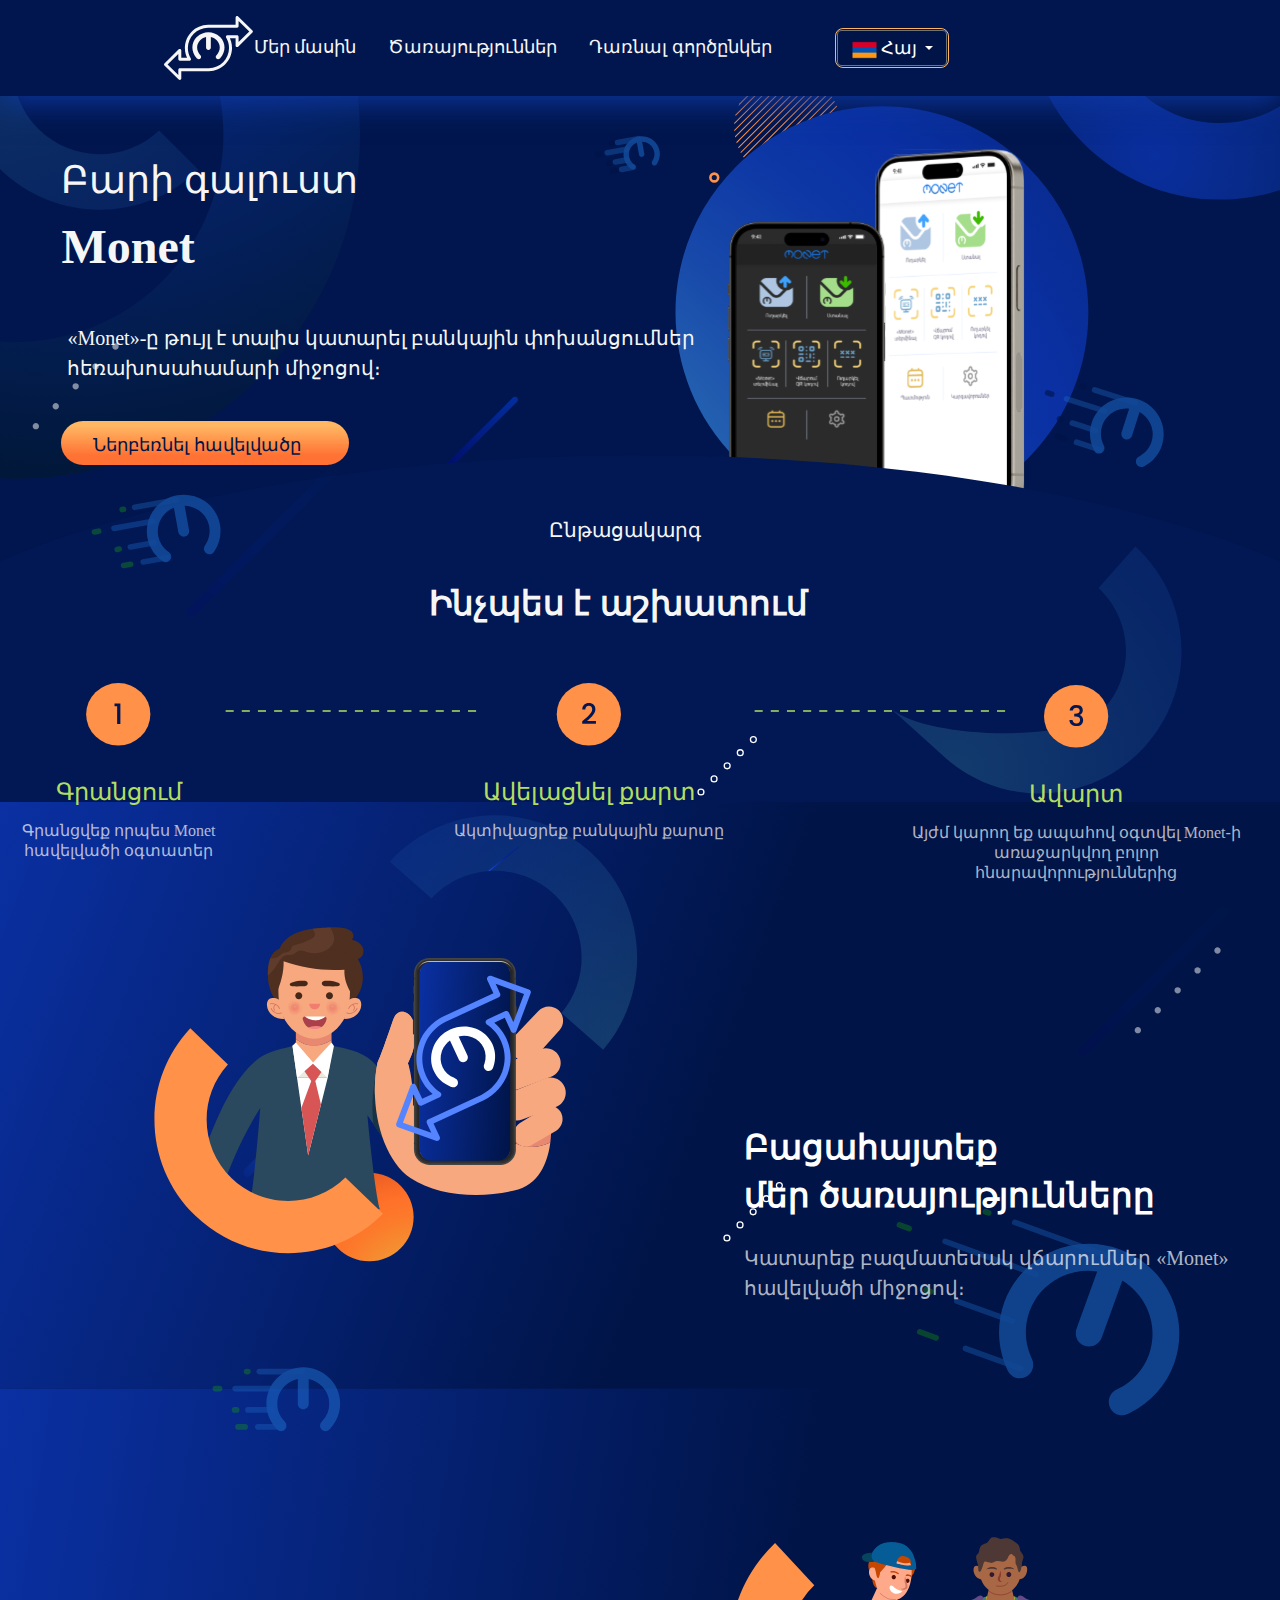
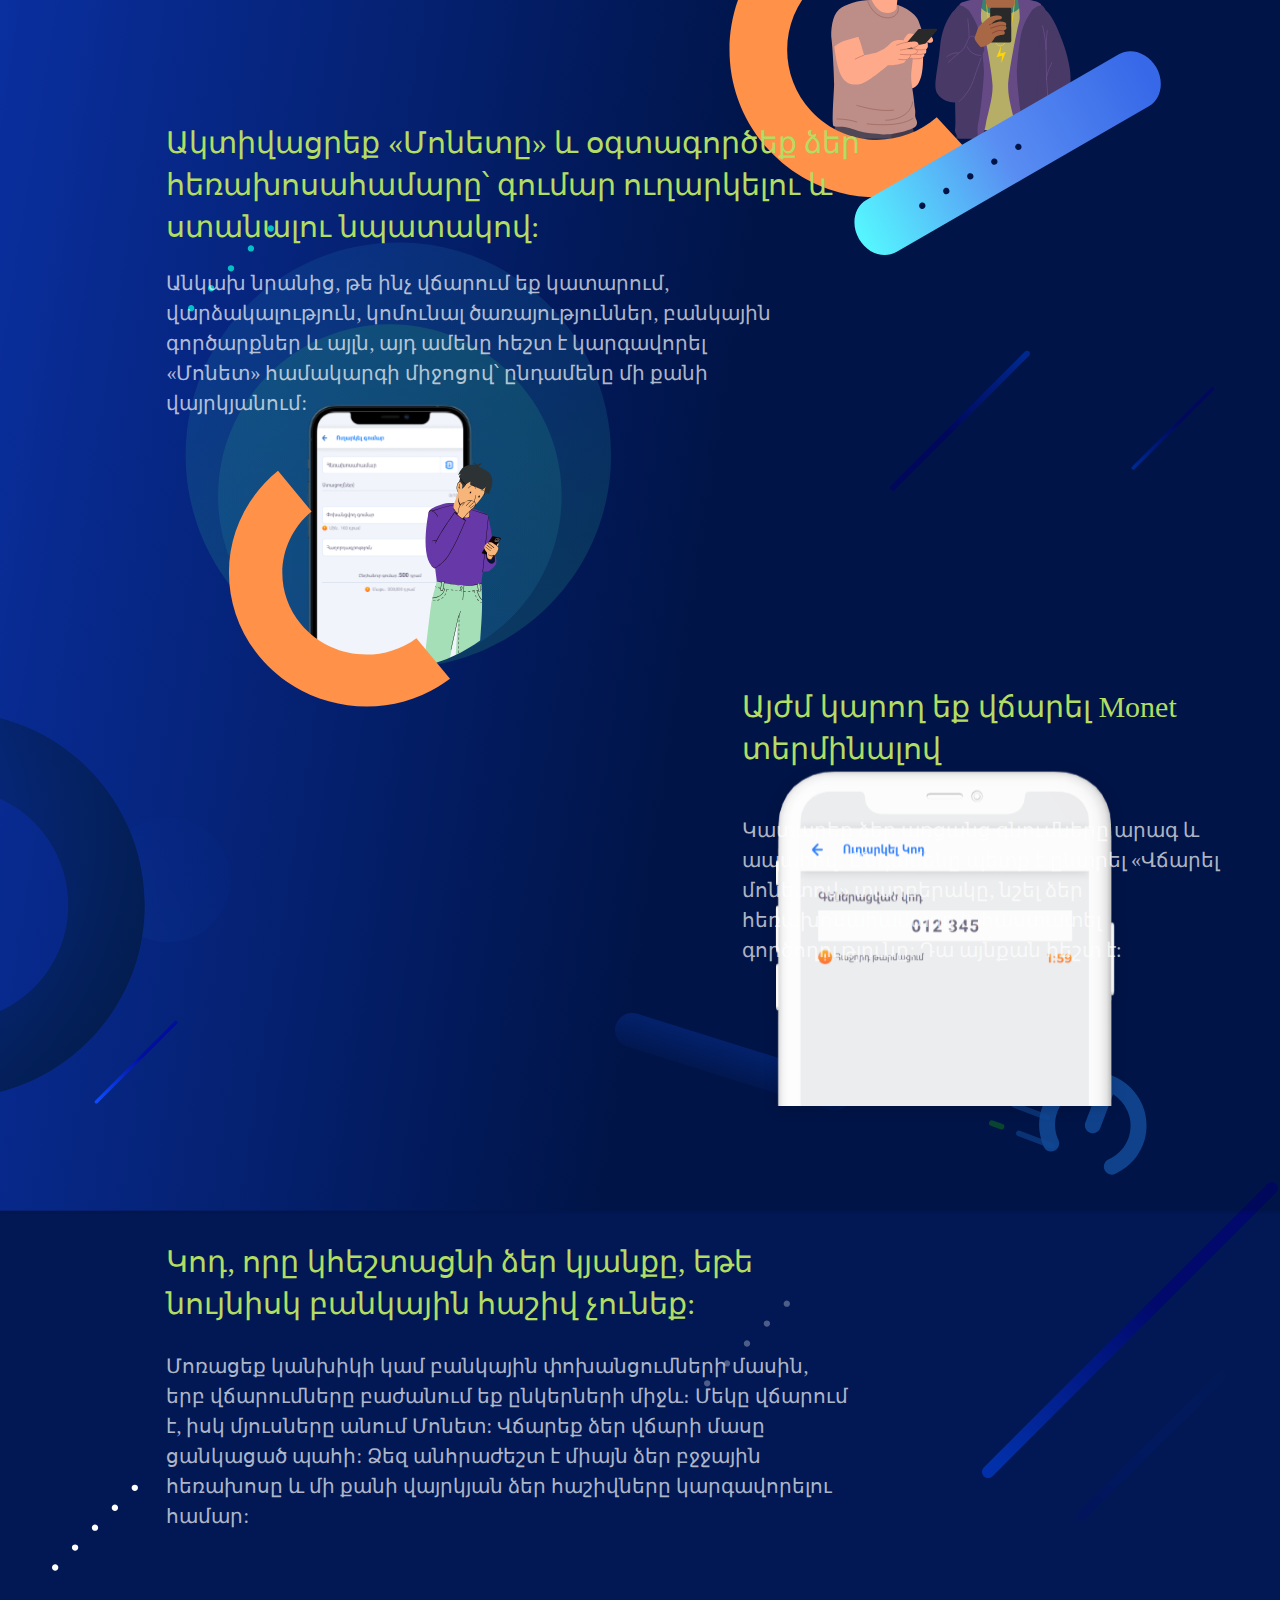
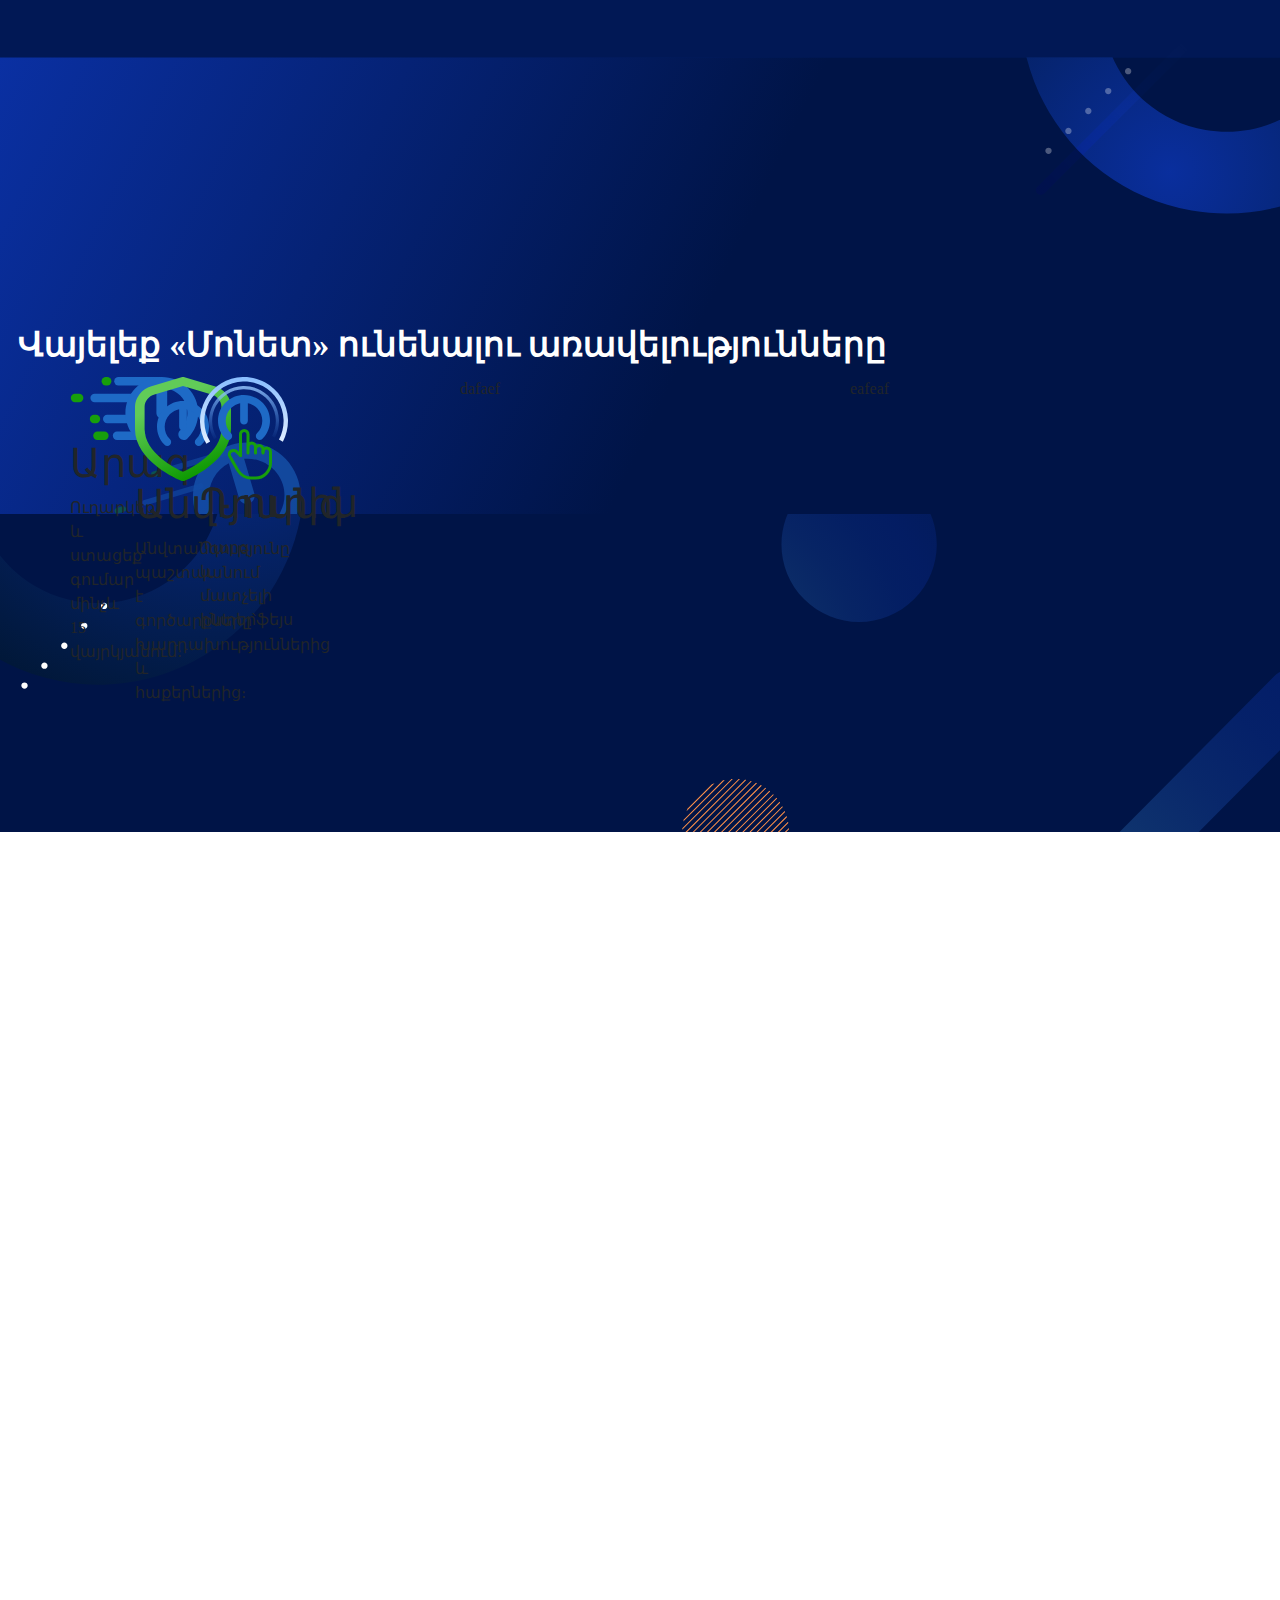
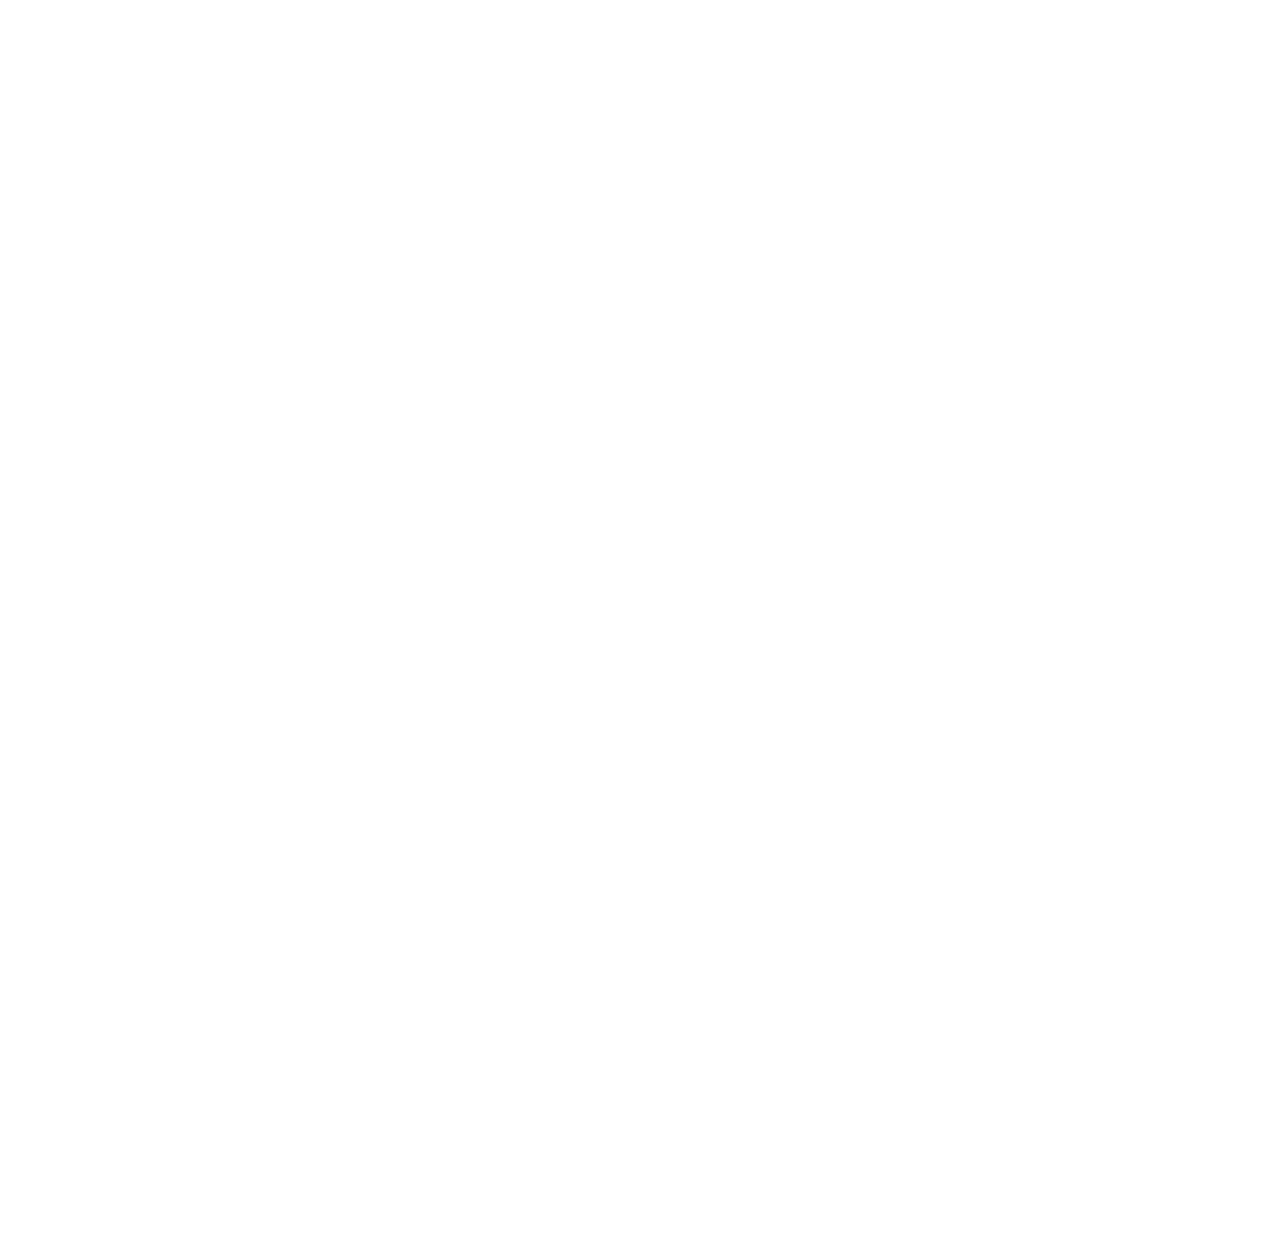
==== commit b64f1216: "ll" ====
--- a/index.html
+++ b/index.html
@@ -4,7 +4,7 @@
 <head>
   <meta charset="UTF-8" />
   <meta name="viewport" content="width=device-width, initial-scale=1.0" />
-  <link href='https://fonts.googleapis.com/css?family=Montserrat:arm' rel='stylesheet'>
+  <link href="https://fonts.googleapis.com/css?family=Montserrat:arm" rel="stylesheet" />
   <link rel="icon" href="./img/LogoMonet.svg" type="Monet" />
   <link rel="stylesheet" href="./style/style.css" asp-append-version="true" />
   <link rel="stylesheet" href="./style/bootstrap.min.css" asp-append-version="true" />
@@ -12,513 +12,284 @@
 </head>
 
 <body>
-  <header class="wrapper-header">
-    <div class="wrapper-navbar">
-
-      <div class="logo">
-        <a href="./index.html">
-          <img src="./img/LogoMonet.svg" alt="Monet-logo" />
-        </a>
-      </div>
-      <ul class="links">
-        <li><a href="./about.html">Մեր մասին</a></li>
-        <li><a href="#">Ծառայություններ</a></li>
-        <li><a href="./partner.html">Դառնալ գործընկեր</a></li>
-      </ul>
-      <div class="dropdown">
-        <button class="btn btn-secondary dropdown-toggle btn-oldClick" type="button" data-toggle="dropdown"
-          aria-expanded="false">
-          <img src="./img/arm.svg" alt="/Flag/Armenia" />
-
-          <span>Հայ</span>
-        </button>
-        <div class="dropdown-menu">
-          <button class="dropdown-item" type="button">
-            <img src="./img/us.svg" alt="/Flag/Armenia" />
-            <span>Eng</span>
+  <div class="container__block">
+    <header class="wrapper-header">
+      <div class="wrapper-navbar">
+        <div class="logo">
+          <a href="./index.html">
+            <img src="./img/LogoMonet.svg" alt="Monet-logo" />
+          </a>
+        </div>
+        <ul class="links">
+          <li><a href="./about.html">Մեր մասին</a></li>
+          <li><a href="#">Ծառայություններ</a></li>
+          <li><a href="./partner.html">Դառնալ գործընկեր</a></li>
+        </ul>
+        <div class="dropdown">
+          <button class="btn btn-secondary dropdown-toggle btn-oldClick" type="button" data-toggle="dropdown"
+            aria-expanded="false">
+            <img src="./img/armenia1.svg" alt="/Flag/Armenia" />
+
+            <span>Հայ</span>
           </button>
-          <button class="dropdown-item" type="button">
-            <img src="./img/ru.svg" alt="/Flag/Armenia" />
-            <span>Rus</span>
-          </button>
-        </div>
-      </div>
-      <div class="toggle-btn">
-        <img src="./img/Frame65.png" alt="Menu-bars" class="openIcon" />
-      </div>
-
-
-
-
-
-
-
-      <div class="wrapper-dropdown-menu">
-        <div class="wrapper-open-lenguage ">
-          <div class="nav-toggle">
-            <div class="toggle-botton">
-              <img src="./img/Frame65.svg" alt="">
-            </div>
-          </div>
-
-          <div class="overlay">
-            <div class="conatiner-openHub">
-              <div class="container container-open-hub">
+          <div class="dropdown-menu">
+            <button class="dropdown-item" type="button">
+              <img src="./img/us.svg" alt="/Flag/Armenia" />
+              <span>Eng</span>
+            </button>
+            <button class="dropdown-item" type="button">
+              <img src="./img/ru.svg" alt="/Flag/Armenia" />
+              <span>Rus</span>
+            </button>
+          </div>
+        </div>
+        <div class="toggle-btn">
+          <img src="./img/Frame65.png" alt="Menu-bars" class="openIcon" />
+        </div>
+
+        <div class="wrapper-dropdown-menu">
+          <div class="wrapper-open-lenguage">
+            <div class="nav-toggle">
+              <div class="toggle-botton">
+                <img src="./img/Frame65.svg" alt="" />
+              </div>
+            </div>
+
+            <div class="overlay">
+              <div class="conatiner-openHub">
+                <div class="container container-open-hub">
+                  <div class="row">
+                    <div class="col-sm-3 dropdown-block">
+                      <div class="dropdown">
+                        <button class="btn btn-secondary dropdown-toggle btn-oldClick" type="button"
+                          data-toggle="dropdown" aria-expanded="false">
+                          <img src="./img/armenia1.svg" alt="/Flag/Armenia" />
+
+                          <span>Հայ</span>
+                        </button>
+                        <div class="dropdown-menu">
+                          <button class="dropdown-item" type="button">
+                            <img src="./img/us.svg" alt="/Flag/Armenia" />
+                            <span>Eng</span>
+                          </button>
+                          <button class="dropdown-item" type="button">
+                            <img src="./img/ru.svg" alt="/Flag/Armenia" />
+                            <span>Rus</span>
+                          </button>
+                        </div>
+                      </div>
+                    </div>
+                  </div>
+                  <div class="row">
+                    <div class="col-sm-8">
+                      <div class="toggle-botton">
+                        <img src="./img/Menuversion.svg" alt="" />
+                      </div>
+                    </div>
+                  </div>
+                </div>
+                <div class="container">
+                  <div class="row">
+                    <div class="col-sm-12">
+                      <div class="openhubline"></div>
+                    </div>
+                  </div>
+                </div>
+                <ul class="links linksopenhub">
+                  <li><a href="./about.html">Մեր մասին</a></li>
+                  <li><a href="#">Ծառայություններ</a></li>
+                  <li><a href="./partner.html">Դառնալ գործընկեր</a></li>
+                </ul>
+                <div class="container">
+                  <div class="row">
+                    <div class="col-sm-12">
+                      <div class="openhubline"></div>
+                    </div>
+                  </div>
+                </div>
+                <div class="container wrapper-location">
+                  <div class="row">
+                    <div class="col-sm-2">
+                      <img src="./img/location_535239.svg" alt="/image/location" />
+                    </div>
+                  </div>
+                  <div class="row">
+                    <div class="col-sm-12 container-location">
+                      <span>ք․Երևան, Բաղրամյան պող․ 53/66</span>
+                    </div>
+                  </div>
+                </div>
+                <div class="container wrapper-location">
+                  <div class="row">
+                    <div class="col-sm-2">
+                      <img src="./img/phone-call_126509.svg" alt="/image/phone" />
+                    </div>
+                  </div>
+                  <div class="row">
+                    <div class="col-sm-12 container-location">
+                      <span>+374 00 000 000</span>
+                    </div>
+                  </div>
+                </div>
+              </div>
+            </div>
+          </div>
+        </div>
+      </div>
+    </header>
+
+    <section>
+      <div class="wrapper-text_info">
+        <div class="wrapper_welcome">
+          Բարի գալուստ
+          <h1 class="wrapper-welcom_Monet">Monet</h1>
+        </div>
+        <span class="wrapper_section00">«Monet»-ը թույլ է տալիս կատարել բանկային փոխանցումներ
+          հեռախոսահամարի միջոցով։</span>
+        <button class="wrapper-wecome_btn">Ներբեռնել հավելվածը</button>
+      </div>
+      <div class="wrapper-procedure">
+        <div class="container">
+          <div class="row">
+            <div class="col">
+              <div class="container">
                 <div class="row">
-                  <div class="col-sm-3 dropdown-block">
-                    <div class="dropdown ">
-                      <button class="btn btn-secondary dropdown-toggle btn-oldClick" type="button"
-                        data-toggle="dropdown" aria-expanded="false">
-                        <img src="./img/arm.svg" alt="/Flag/Armenia" />
-
-                        <span>Հայ</span>
-                      </button>
-                      <div class="dropdown-menu">
-                        <button class="dropdown-item" type="button">
-                          <img src="./img/us.svg" alt="/Flag/Armenia" />
-                          <span>Eng</span>
-                        </button>
-                        <button class="dropdown-item" type="button">
-                          <img src="./img/ru.svg" alt="/Flag/Armenia" />
-                          <span>Rus</span>
-                        </button>
-                      </div>
-                    </div>
-                  </div>
-                </div>
+                  <div class="col wrapper-procedure-text">
+                    <h1>Ընթացակարգ</h1>
+                  </div>
+                </div>
+              </div>
+            </div>
+            <div class="w-100"></div>
+            <div class="col">
+              <div class="container">
                 <div class="row">
-                  <div class="col-sm-8">
-                    <div class="toggle-botton">
-                      <img src="./img/Menuversion.svg" alt="">
-                    </div>
-                  </div>
-                </div>
-              </div>
-              <div class="container">
-                <div class="row">
-                  <div class="col-sm-12">
-                    <div class="openhubline"></div>
-                  </div>
-                </div>
-              </div>
-              <ul class="links linksopenhub">
-                <li><a href="./about.html">Մեր մասին</a></li>
-                <li><a href="#">Ծառայություններ</a></li>
-                <li><a href="./partner.html">Դառնալ գործընկեր</a></li>
-              </ul>
-              <div class="container">
-                <div class="row">
-                  <div class="col-sm-12">
-                    <div class="openhubline"></div>
-                  </div>
-                </div>
-              </div>
-              <div class="container wrapper-location">
-                <div class="row">
+                  <div class="col wrapper-work">
+                    <h1>Ինչպես է աշխատում</h1>
+                  </div>
+                </div>
+              </div>
+            </div>
+            <div class="w-100"></div>
+            <div class="col">
+              <div class="container">
+                <div class="row wrapper-flex-alighn">
+                  <div class="col wrapper-content-one">
+                    <div class="row">
+                      <div class="col-sm-12 container-wrap-colspan">
+                        <img src="./img/radius1.svg" alt="/image-radius" />
+                        <h1>Գրանցում</h1>
+                        <span class="wrapper-login-text">Գրանցվեք որպես Monet հավելվածի օգտատեր</span>
+                      </div>
+                    </div>
+                  </div>
+                  <div class="col-sm-2 wrapper-rigth-line">
+                    <img src="./img/duble.svg" alt="/image-line" />
+                  </div>
+                  <div class="col colesium1">
+                    <div class="row">
+                      <div class="col-sm-12 container-wrap-colspan">
+                        <img src="./img/radius2.svg" alt="/image-radius" />
+                        <h1>Ավելացնել քարտ</h1>
+                        <span>Ակտիվացրեք բանկային քարտը</span>
+                      </div>
+                    </div>
+                  </div>
+                  <div class="col-sm-2 colesium2">
+                    <img src="./img/duble.svg" alt="/image-line" />
+                  </div>
+                  <div class="col colesium3">
+                    <div class="row">
+                      <div class="col-sm-12 container-wrap-colspan">
+                        <img src="./img/radius3.svg" alt="/image-radius" />
+                        <h1>Ավարտ</h1>
+                        <span class="wrapper-login-monettext">Այժմ կարող եք ապահով օգտվել Monet-ի առաջարկվող
+                          բոլոր հնարավորություններից</span>
+                      </div>
+                    </div>
+                  </div>
+                </div>
+              </div>
+            </div>
+          </div>
+        </div>
+      </div>
+    </section>
+    <section>
+      <div class="wrapper-proprty">
+        <div class="container-flex-proprty">
+          <h1>Բացահայտեք <br>
+            մեր ծառայությունները</h1>
+          <span>Կատարեք բազմատեսակ վճարումներ «Monet» հավելվածի միջոցով։</span>
+        </div>
+      </div>
+    </section>
+    <section>
+      <div class="container-active-monet">
+        <div class="container-text-mony">
+          <h1>Ակտիվացրեք «Մոնետը» և օգտագործեք ձեր հեռախոսահամարը՝ գումար ուղարկելու և ստանալու նպատակով:</h1>
+          <span>Անկախ նրանից, թե ինչ վճարում եք կատարում, վարձակալություն, կոմունալ ծառայություններ, բանկային գործարքներ
+            և այլն, այդ ամենը հեշտ է կարգավորել «Մոնետ» համակարգի միջոցով՝ ընդամենը մի քանի վայրկյանում:</span>
+        </div>
+      </div>
+    </section>
+    <section>
+      <div class="container-pay-monet">
+        <div class="wrapper-pay">
+          <h1>Այժմ կարող եք վճարել Monet տերմինալով</h1>
+          <span>Կատարեք ձեր առցանց գնումները արագ և ապահով: Ընդամենը պետք է ընտրել «Վճարել մոնետով» տարբերակը, նշել ձեր
+            հեռախոսահամարը և հաստատել գործողությունը: Դա այնքան հեշտ է:</span>
+        </div>
+      </div>
+    </section>
+    <section>
+      <div class="container-code-monet">
+        <div class="wrapper-code-text">
+          <h1>Կոդ, որը կհեշտացնի ձեր կյանքը, եթե նույնիսկ բանկային հաշիվ չունեք:</h1>
+          <span>Մոռացեք կանխիկի կամ բանկային փոխանցումների մասին, երբ վճարումները բաժանում եք ընկերների միջև։ Մեկը
+            վճարում է, իսկ մյուսները անում Մոնետ: Վճարեք ձեր վճարի մասը ցանկացած պահի: Ձեզ անհրաժեշտ է միայն ձեր բջջային
+            հեռախոսը և մի քանի վայրկյան ձեր հաշիվները կարգավորելու համար:</span>
+        </div>
+      </div>
+    </section>
+    <section>
+      <div class="container-securety-monet">
+        <div class="wrapper-securety-text">
+          <h1>Վայելեք «Մոնետ» ունենալու առավելությունները</h1>
+        </div>
+        <div class="container">
+          <div class="row">
+            <div class="col-sm-4">
+              <div class="container">
+                <div class="row container-monet-advandage">
                   <div class="col-sm-2">
-                    <img src="./img/location_535239.svg" alt="/image/location">
-                  </div>
-                </div>
-                <div class="row">
-                  <div class="col-sm-12 container-location">
-                    <span>ք․Երևան,
-                      Բաղրամյան պող․ 53/66</span>
-                  </div>
-                </div>
-              </div>
-              <div class="container wrapper-location">
-                <div class="row">
+                    <img src="./img/section/group11.svg" alt="/image/group11">
+                    <h1>Արագ</h1>
+                    <span class="container-go-back">Ուղարկեք և ստացեք գումար մինչև 15 վայրկյանում։</span>
+                  </div>
                   <div class="col-sm-2">
-                    <img src="./img/phone-call_126509.svg" alt="/image/phone">
-                  </div>
-                </div>
-                <div class="row">
-                  <div class="col-sm-12 container-location">
-                    <span>+374 00 000 000</span>
-                  </div>
-                </div>
-              </div>
-            </div>
-          </div>
-        </div>
-      </div>
-
-
-
-    </div>
-  </header>
-
-  <section class="content-hiden">
-    <div class="wrapper-background">
-      <img src="./img/vector1.svg" alt="Vector1" class="container-vector1" />
-      <img src="./img/Vector2.svg" alt="Vector2" class="container-vector2" />
-      <img src="./img/Group.svg" alt="Group" class="container-group" />
-      <div class="container-res-img"></div>
-      <div class="container-block-welcome">
-        <div class="container-welcome-text">
-          <h3>Բարի գալուստ</h3>
-          <h2>Monet</h2>
-        </div>
-        <span>«Monet»-ը թույլ է տալիս կատարել բանկային փոխանցումներ
-          հեռախոսահամարի միջոցով։</span>
-        <button>Ներբեռնել հավելվածը</button>
-      </div>
-      <img src="./img/Vector3.svg" alt="Vector3" class="container-vector3" />
-      <img src="./img/Vector4.svg" alt="Vector4" class="container-vector4" />
-      <img src="./img/Vector5.svg" alt="Vector5" class="container-vector5" />
-      <div class="container-img-vector6" id="disnone"></div>
-      <img src="./img/Vector9.svg" alt="Vector9" class="container-vector9" />
-      <!-- <img src="./img/Vector13.svg" alt="Vector13" class="container-vector13" /> -->
-      <img src="./img/Vector14.svg" alt="Vector14" class="container-vector14" />
-
-      <div class="container-working">
-        <div class="container container-position-flex">
-          <div class="row">
-            <div class="col-sm container-boot-top">
-              <img src="./img/slag21.svg" alt="slag" class="container-slag21" />
-              <span>Ընթացակարգ</span>
-            </div>
-          </div>
-          <div class="row">
-            <div class="col-sm container-frame1">
-              <h3>Ինչպես է աշխատում</h3>
-            </div>
-          </div>
-          <div class="row">
-            <div class="col-sm container-padding">
-              <div class="row content-flex">
-                <div class="col-sm container-col-left">
-                  <img src="./img/radius1.svg" alt="radius1" class="container-radius" />
-                  <h3>Գրանցում</h3>
-                  <span>Գրանցվեք որպես Monet հավելվածի օգտատեր</span>
-                </div>
-                <div class="col-sm col-response-img">
-                  <img src="./img/duble.svg" alt="dubl" />
-                </div>
-                <div class="col-sm container-col-left1">
-                  <img src="./img/radius2.svg" alt="radius2" class="container-radius2" />
-                  <h3>Ավելացնել քարտ</h3>
-                  <span>Ակտիվացրեք բանկային քարտը</span>
-                </div>
-                <div class="col-sm col-response-img">
-                  <img src="./img/duble.svg" alt="dubl" />
-                </div>
-                <div class="col-sm container-col-left2">
-                  <img src="./img/radius3.svg" alt="radius3" class="container-radius3" />
-                  <h3>Ավարտ</h3>
-                  <span>Այժմ կարող եք ապահով օգտվել Monet-ի առաջարկվող բոլոր
-                    հնարավորություններից</span>
-                </div>
-              </div>
-            </div>
-          </div>
-        </div>
-        <div class="container-position-image">
-          <img src="./img/vector30.svg" alt="vector30" class="container-vector30" />
-          <img src="./img/vector31.svg" alt="/image/vector31" class="container-vector31" />
-          <img src="./img/Vector32.svg" alt="/image.vector32" class="container-vector32" />
-          <img src="./img/vector33.svg" alt="/image.vector33" class="container-vector33" />
-        </div>
-      </div>
-    </div>
-  </section>
-
-  <section style="overflow: hidden">
-    <div class="wrapper-section-vectors">
-      <div class="wrapper-image-logo">
-        <img src="./img/Ellips-vector.svg" alt="" class="container-ellips-image" />
-      </div>
-      <div class="wrapper-info-ellips">
-        <h3>Բացահայտեք մեր ծառայությունները</h3>
-        <span>Կատարեք բազմատեսակ վճարումներ «Monet» հավելվածի միջոցով։</span>
-      </div>
-      <img src="./img/vector39.svg" alt="/image/vector39" class="container-vector39" />
-      <img src="./img/vector40.svg" alt="/image/vector40" class="container-vector40" />
-      <img src="./img/vector41.svg" alt="/image/vector41" class="container-vector41" />
-      <img src="./img/vector42.svg" alt="/image/vector42" class="container-vector42" />
-      <img src="./img/Vector36.svg" alt="/image/vector36" class="container-vector36" />
-    </div>
-  </section>
-  <section class="wrapper-section3">
-    <div class="wrapper-section3-content">
-      <div class="werapper-content-col">
-        <h3>
-          Ակտիվացրեք «Մոնետը» և օգտագործեք ձեր հեռախոսահամարը՝ գումար
-          ուղարկելու և ստանալու նպատակով:
-        </h3>
-        <span>Անկախ նրանից, թե ինչ վճարում եք կատարում, վարձակալություն, կոմունալ
-          ծառայություններ, բանկային գործարքներ և այլն, այդ ամենը հեշտ է
-          կարգավորել «Մոնետ» համակարգի միջոցով՝ ընդամենը մի քանի
-          վայրկյանում:</span>
-      </div>
-      <div class="werapper-content-col">
-        <img src="./img/ellips-people.svg" alt="/image/ellips-people" class="wrapper-image-people1" />
-      </div>
-    </div>
-    <div class="wrapper-section3-content">
-      <div class="werapper-content-col">
-        <img src="./img/ellips-phone.svg" alt="/image/ellips-phone" class="wrapper-image-people2" />
-      </div>
-      <div class="werapper-content-col">
-        <h3>Այժմ կարող եք վճարել Monet տերմինալով</h3>
-        <span>Կատարեք ձեր առցանց գնումները արագ և ապահով: Ընդամենը պետք է ընտրել
-          «Վճարել մոնետով» տարբերակը, նշել ձեր հեռախոսահամարը և հաստատել
-          գործողությունը: Դա այնքան հեշտ է:</span>
-      </div>
-    </div>
-    <div class="wrapper-section3-content">
-      <div class="werapper-content-col">
-        <h3>
-          Կոդ, որը կհեշտացնի ձեր կյանքը, եթե նույնիսկ բանկային հաշիվ չունեք:
-        </h3>
-        <span>Մոռացեք կանխիկի կամ բանկային փոխանցումների մասին, երբ վճարումները
-          բաժանում եք ընկերների միջև։ Մեկը վճարում է, իսկ մյուսները անում
-          Մոնետ: Վճարեք ձեր վճարի մասը ցանկացած պահի: Ձեզ անհրաժեշտ է միայն
-          ձեր բջջային հեռախոսը և մի քանի վայրկյան ձեր հաշիվները կարգավորելու
-          համար:</span>
-      </div>
-      <div class="werapper-content-col">
-        <img src="./img/mobileversion.svg" alt="/image" class="none-mobile">
-        <img src="./img/Rectangle.svg" alt="/image/Rectangle" class="wrapper-image-people3" />
-      </div>
-    </div>
-    <img src="./img/vector-svg.svg" alt="/image/vector-svg" class="vector-svg" />
-    <img src="./img/vector-svg1.svg" alt="/image/vectorsvg1" class="vector-svg1" />
-    <img src="./img/vector-svg4.svg" alt="/image/vectorSvg4" class="vector-svg4" />
-  </section>
-
-  <section class="wrapper-smoll-content">
-    <div class="container">
-      <div class="row wrapper-col-container">
-        <div class="col-sm-12 wrapper-smoll-text">
-          <h3>Վայելեք «Մոնետ» ունենալու առավելությունները</h3>
-        </div>
-        <div class="col-sm-12">
-          <div class="container">
-            <div class="row row-cols-1 row-cols-sm-2 row-cols-md-4 container-response-colspan">
-              <div class="col container-svg">
-                <img src="./img/SvgGroup1.svg" alt="/image/SvgGroup1" class="SvgGroup1" />
-                <h3>Արագ</h3>
-                <span>Ուղարկեք և ստացեք գումար մինչև 15 վայրկյանում։</span>
-              </div>
-              <div class="col">
-                <div class="col container-svg">
-                  <img src="./img/SvgGroup2.svg" alt="/image/SvgGroup2" class="SvgGroup2" />
-                  <h3>Անվտանգ</h3>
-                  <span>Անվտանգությունը պաշտպանում է գործարքները՝
-                    խարդախություններից և հաքերներից։</span>
-                </div>
-              </div>
-              <div class="col">
-                <div class="col container-svg">
-                  <img src="./img/SvgGroup3.svg" alt="/image/SvgGroup3" class="SvgGroup3" />
-                  <h3>Դյուրին</h3>
-                  <span>Պարզ և մատչելի ինտերֆեյս</span>
-                </div>
-              </div>
-            </div>
-          </div>
-          <img src="./img/svggroup10.svg" alt="/image/svggroup10" class="wrapper-svggroup" />
-          <img src="./img/svggroup12.svg" alt="/image/svggroup2" class="wrapper-svggroup2" />
-          <img src="./img/svggroup13.svg" alt="/image/svggroup3" class="wrapper-svggroup3" />
-          <img src="./img/svggroup15.svg" alt="/image/svggroup4" class="wrapper-svggroup4" />
-        </div>
-      </div>
-    </div>
-  </section>
-  <section>
-    <div class="wrapper-colleg">
-      <div class="container containe-hid">
-        <div class="row">
-          <div class="col-sm-12 container-casio">
-            <h3>Մեր գործընկերները</h3>
-          </div>
-          <div class="col-sm-12 content container-content">
-            <div class="container wrapper-content-container">
-              <div class="row row-cols-1 row-cols-sm-2 row-cols-md-4 col-container-coleg">
-                <div class="col">
-                  <img src="./img/casio.svg" alt="/image/casio" class="wrapper-casio" />
-                </div>
-                <div class="col">
-                  <img src="./img/casio.svg" alt="/image/casio" class="wrapper-casio" />
-                </div>
-
-                <div class="col">
-                  <img src="./img/casio.svg" alt="/image/casio" class="wrapper-casio" />
-                </div>
-                <div class="col">
-                  <img src="./img/casio.svg" alt="/image/casio" class="wrapper-casio" />
-                </div>
-
-
-
-              </div>
-              <div class="container-slider-section">
-                <div class="wrapper-flex-borderRadius">
-                  <button class="onclick"></button>
-                  <button class="onclick"></button>
-                  <button class="onclick"></button>
-                  <button class="onclick"></button>
-                  <button class="onclick"></button>
-                  <button class="onclick"></button>
-                  <button class="onclick"></button>
-                  <button class="onclick"></button>
-                </div>
-              </div>
-              <div class="row row-cols-1 row-cols-sm-2 row-cols-md-4 col-container-coleg">
-                <div class="col">
-                  <img src="./img/casio.svg" alt="/image/casio" class="wrapper-casio" />
-                </div>
-                <div class="col">
-                  <img src="./img/casio.svg" alt="/image/casio" class="wrapper-casio" />
-                </div>
-                <div class="col">
-                  <img src="./img/casio.svg" alt="/image/casio" class="wrapper-casio" />
-                </div>
-                <div class="col">
-                  <img src="./img/casio.svg" alt="/image/casio" class="wrapper-casio" />
-                </div>
-              </div>
-            </div>
-            <div class="container container-none">
-              <div class="container container-wrapwrap">
-                <div class="row rowspan-contentresponse">
-                  <div class="col-sm-6">
-                    <img src="./img/casio.svg" alt="/image/casio" class="wrapper-casio" />
-                  </div>
-                  <div class="col-sm-6">
-                    <img src="./img/casio.svg" alt="/image/casio" class="wrapper-casio" />
-                  </div>
-                </div>
-                <div class="row rowspan-contentresponse">
-                  <div class="col-sm-6">
-                    <img src="./img/casio.svg" alt="/image/casio" class="wrapper-casio" />
-                  </div>
-                  <div class="col-sm-6">
-                    <img src="./img/casio.svg" alt="/image/casio" class="wrapper-casio" />
-                  </div>
-                </div>
-              </div>
-
-            </div>
-          </div>
-          <div class="col-sm-12 container-button-click">
-            <button>Տեսնել բոլորը</button>
-          </div>
-        </div>
-      </div>
-      <img src="./img/111.svg" alt="/image/vector" class="vector-svg30" />
-      <img src="./img/group101.svg" alt="/image/group101" class="container-group101" />
-    </div>
-  </section>
-
-  <footer>
-    <div class="container-footer">
-      <div class="container">
-        <div class="row">
-          <div class="col-sm-12 wrapper-content-navheader">
-            <div class="container">
-              <div class="row row-cols-1 row-cols-sm-2 row-cols-md-4 container-footer-response">
-                <div class="col container-adress">
-                  <a href="./index.html">
-                    <img src="./img/logo-monet-footer.svg" alt="/image/logo-monet" class="logo-monet-footer" /></a>
-                  <h3 class="wrapper-adress">ք․Երևան, Բաղրամյան պող.53/66</h3>
-                  <h3 class="wrapper-company">
-                    ՄԻՓԵՅ ՍՊԸ-ն վերահսկվում է Հայաստանի Հանրապետության
-                    Կենտրոնական բանկի կողմից
-                  </h3>
-                </div>
-                <div class="col container-footer-menuHub">
-                  <h3>Տեղեկատվություն</h3>
-                  <ul class="container-footer-menu">
-                    <li><a href="./about.html">Մեր մասին</a></li>
-                    <li><a href="#">Աշխատատեղեր</a></li>
-                    <li><a href="#">Ծառայություններ</a></li>
-                    <li><a href="./asked.html">Հաճախ տրվող հարցեր</a></li>
-                  </ul>
-                </div>
-                <div class="col container-footer-menuHub">
-                  <h3>Փաստաթղթեր</h3>
-                  <ul class="container-footer-menu">
-                    <li><a href="./reports.html">Հաշվետվություններ</a></li>
-                    <li><a href="./lawpage.html">Իրավական ակտեր</a></li>
-                    <li><a href="./conditions.html">Դրույթներ և պայմաններ</a></li>
-                    <li><a href="./consum.html">Սպառողի իրավունքներ</a></li>
-                    <li><a href="./limit.html">Սակագներ և սահմանաչափեր</a></li>
-                  </ul>
-                </div>
-                <div class="col display-footer-hide">
-                  <h3>Կապ մեզ հետ</h3>
-                  <div class="row container-hub-flexDirect wrapper-flexDirect">
-                    <div class="col-sm-12">
-                      <form action="" class="container-menu-form">
-                        <input type="email" placeholder="էլ․ հասցե" class="container-input-email" />
-                        <button><span>Բաժանորդագրվել</span></button>
-                        <button class="btn-footerclick"><span>Բաժանորդագրվել</span></button>
-                      </form>
-                    </div>
-                    <div class="col-sm-12">
-                      <div class="container">
-                        <div class="row row-cols-auto">
-                          <div class="col wrapper-hub-direction container-googleplay">
-                            <a href="#">
-                              <img src="./img/hub/facbook.svg" alt="/image/facebook" class="wrapper-facebook" />
-                            </a>
-                            <a href="#">
-                              <img src="./img/hub/linkdlin.svg" alt="/image/Linkdlin" class="wrapper-Linkdlin" />
-                            </a>
-                            <a href="#">
-                              <img src="./img/hub/instagram.svg" alt="/image/Instagram" class="wrapper-instagram" />
-                            </a>
-                            <a href="#">
-                              <img src="./img/hub/youtube.svg" alt="/image/Youtube" class="wrapper-youtube" />
-                            </a>
-                            <a href="#">
-                              <img src="./img/hub/twiter.svg" alt="/image/Twiter" class="wrapper-twiter" />
-                            </a>
-                          </div>
-                        </div>
-                      </div>
-                    </div>
-                    <div class="col-sm-12 container-googleplay">
-                      <a href="#">
-                        <img src="./img/hub/a.obv7nw-0.svg" alt="/image/GooglePlay" class="wrapper-googlePlay" />
-                      </a>
-                    </div>
-                    <div class="col-sm-12 container-googleplay">
-                      <a href="#">
-                        <img src="./img/hub/ff.svg" alt="/image" class="hub-icon" />
-                      </a>
-                    </div>
-                  </div>
-                </div>
-              </div>
-            </div>
-          </div>
-          <div class="col-sm-12 wrapper-content-lineFotter"></div>
-          <div class="col-sm-12 container-footer-textEnd">
-            <span> <span class="res-foot">©2023 ՄիՓեյ ՍՊԸ։</span> Բոլոր իրավունքները պաշտպանված են։</span>
-            <ul class="footer-menu-hub">
-              <li>
-                <a href="#">Անվտանգություն</a>
-              </li>
-              <li>
-                <a href="#">Կանոններ</a>
-              </li>
-              <li>
-                <a href="#">Գաղտնիություն</a>
-              </li>
-            </ul>
-          </div>
-        </div>
-      </div>
-      <img src="./img/fulelips.svg" alt="/image/footer" class="footer-images" />
-      <img src="./img/footer-line.svg" alt="/image/line" class="footer-line" />
-      <img src="./img/footer-radius.svg" alt="/image/radius" class="footer-radius" />
-      <img src="./img/footer-end.svg" alt="/image/border" class="footer-end" />
-    </div>
-  </footer>
-  <script src='./script/jquery-2.2.4.min.js'></script>
+                    <img src="./img/section/group12.svg" alt="/image/group12">
+                    <h1>Անվտանգ</h1>
+                    <span class="container-txt-security">Անվտանգությունը պաշտպանում է գործարքները՝ խարդախություններից և
+                      հաքերներից։</span>
+                  </div>
+                  <div class="col-sm-2">
+                    <img src="./img/section/group13.svg" alt="/image-group12">
+                    <h1>Դյուրին</h1>
+                    <span>Պարզ և մատչելի ինտերֆեյս</span>
+                  </div>
+                </div>
+              </div>
+            </div>
+            <div class="col-sm-4">dafaef</div>
+            <div class="col-sm-4">eafeaf</div>
+          </div>
+        </div>
+      </div>
+    </section>
+  </div>
+
+  <script src="./script/jquery-2.2.4.min.js"></script>
   <script src="./script/script.js" asp-append-version="true"></script>
   <script src="./script/jquery.slim.min.js" asp-append-version="true"></script>
   <script src="./script/popper.min.js" asp-append-version="true"></script>
--- a/style/style.css
+++ b/style/style.css
@@ -1,76 +1,138 @@
 @font-face {
-  font-family: '../fonts/Montserratarm-Black/Montserratarm-Black';
-  src: url('../fonts/Montserratarm-Black/Montserratarm-Black.eot?#iefix') format('embedded-opentype'), url('../fonts/Montserratarm-Black/Montserratarm-Black.otf') format('opentype'),
-    url('../fonts/Montserratarm-Black/Montserratarm-Black.woff') format('woff'), url('../fonts/Montserratarm-Black/Montserratarm-Black.ttf') format('truetype'), url('../fonts/Montserratarm-Black/Montserratarm-Black.svg#Montserratarm-Black') format('svg');
+  font-family: "Montserrat Black";
+  src: url("../fonts/Montserratarm-Black/Montserratarm-Black.eot?#iefix")
+      format("embedded-opentype"),
+    url("../fonts/Montserratarm-Black/Montserratarm-Black.otf")
+      format("opentype"),
+    url("../fonts/Montserratarm-Black/Montserratarm-Black.woff") format("woff"),
+    url("../fonts/Montserratarm-Black/Montserratarm-Black.ttf")
+      format("truetype"),
+    url("../fonts/Montserratarm-Black/Montserratarm-Black.svg#Montserratarm-Black")
+      format("svg");
   font-weight: normal;
   font-style: normal;
 }
 
 @font-face {
-  font-family: '../fonts/Montserratarm-Bold/Montserratarm-Bold';
-  src: url('../fonts/Montserratarm-Bold/Montserratarm-Bold.eot?#iefix') format('embedded-opentype'), url('../fonts/Montserratarm-Bold/Montserratarm-Bold.otf') format('opentype'),
-    url('../fonts/Montserratarm-Bold/Montserratarm-Bold.woff') format('woff'), url('../fonts/Montserratarm-Bold/Montserratarm-Bold.ttf') format('truetype'), url('../fonts/Montserratarm-Bold/Montserratarm-Bold.svg#Montserratarm-Bold') format('svg');
+  font-family: "Montserrat Mbold";
+  src: url("../fonts/Montserratarm-Bold/Montserratarm-Bold.eot?#iefix")
+      format("embedded-opentype"),
+    url("../fonts/Montserratarm-Bold/Montserratarm-Bold.otf") format("opentype"),
+    url("../fonts/Montserratarm-Bold/Montserratarm-Bold.woff") format("woff"),
+    url("../fonts/Montserratarm-Bold/Montserratarm-Bold.ttf") format("truetype"),
+    url("../fonts/Montserratarm-Bold/Montserratarm-Bold.svg#Montserratarm-Bold")
+      format("svg");
   font-weight: normal;
   font-style: normal;
 }
 
 @font-face {
-  font-family: '../fonts/Montserratarm-ExtraBold/Montserratarm-ExtraBold';
-  src: url('../fonts/Montserratarm-ExtraBold/Montserratarm-ExtraBold.eot?#iefix') format('embedded-opentype'), url('../fonts/Montserratarm-ExtraBold/Montserratarm-ExtraBold.otf') format('opentype'),
-    url('../fonts/Montserratarm-ExtraBold/Montserratarm-ExtraBold.woff') format('woff'), url('../fonts/Montserratarm-ExtraBold/Montserratarm-ExtraBold.ttf') format('truetype'), url('../fonts/Montserratarm-ExtraBold/Montserratarm-ExtraBold.svg#Montserratarm-ExtraBold') format('svg');
+  font-family: "Montserrat ExtraBold";
+  src: url("../fonts/Montserratarm-ExtraBold/Montserratarm-ExtraBold.eot?#iefix")
+      format("embedded-opentype"),
+    url("../fonts/Montserratarm-ExtraBold/Montserratarm-ExtraBold.otf")
+      format("opentype"),
+    url("../fonts/Montserratarm-ExtraBold/Montserratarm-ExtraBold.woff")
+      format("woff"),
+    url("../fonts/Montserratarm-ExtraBold/Montserratarm-ExtraBold.ttf")
+      format("truetype"),
+    url("../fonts/Montserratarm-ExtraBold/Montserratarm-ExtraBold.svg#Montserratarm-ExtraBold")
+      format("svg");
   font-weight: normal;
   font-style: normal;
 }
 
 @font-face {
-  font-family: '../fonts/Montserratarm-ExtraLight/Montserratarm-ExtraLight';
-  src: url('../fonts/Montserratarm-ExtraLight/Montserratarm-ExtraLight.eot?#iefix') format('embedded-opentype'), url('../fonts/Montserratarm-ExtraLight/Montserratarm-ExtraLight.otf') format('opentype'),
-    url('../fonts/Montserratarm-ExtraLight/Montserratarm-ExtraLight.woff') format('woff'), url('../fonts/Montserratarm-ExtraLight/Montserratarm-ExtraLight.ttf') format('truetype'), url('../fonts/Montserratarm-ExtraLight/Montserratarm-ExtraLight.svg#Montserratarm-ExtraLight') format('svg');
+  font-family: "Montserrat extra";
+  src: url("../fonts/Montserratarm-ExtraLight/Montserratarm-ExtraLight.eot?#iefix")
+      format("embedded-opentype"),
+    url("../fonts/Montserratarm-ExtraLight/Montserratarm-ExtraLight.otf")
+      format("opentype"),
+    url("../fonts/Montserratarm-ExtraLight/Montserratarm-ExtraLight.woff")
+      format("woff"),
+    url("../fonts/Montserratarm-ExtraLight/Montserratarm-ExtraLight.ttf")
+      format("truetype"),
+    url("../fonts/Montserratarm-ExtraLight/Montserratarm-ExtraLight.svg#Montserratarm-ExtraLight")
+      format("svg");
   font-weight: normal;
   font-style: normal;
 }
 
 @font-face {
-  font-family: '../fonts/Montserratarm-Light/Montserratarm-Light';
-  src: url('../fonts/Montserratarm-Light/Montserratarm-Light.eot?#iefix') format('embedded-opentype'), url('../fonts/Montserratarm-Light/Montserratarm-Light.otf') format('opentype'),
-    url('../fonts/Montserratarm-Light/Montserratarm-Light.woff') format('woff'), url('../fonts/Montserratarm-Light/Montserratarm-Light.ttf') format('truetype'), url('../fonts/Montserratarm-Light/Montserratarm-Light.svg#Montserratarm-Light') format('svg');
+  font-family: "Montserrat Ligth";
+  src: url("../fonts/Montserratarm-Light/Montserratarm-Light.eot?#iefix")
+      format("embedded-opentype"),
+    url("../fonts/Montserratarm-Light/Montserratarm-Light.otf")
+      format("opentype"),
+    url("../fonts/Montserratarm-Light/Montserratarm-Light.woff") format("woff"),
+    url("../fonts/Montserratarm-Light/Montserratarm-Light.ttf")
+      format("truetype"),
+    url("../fonts/Montserratarm-Light/Montserratarm-Light.svg#Montserratarm-Light")
+      format("svg");
   font-weight: normal;
   font-style: normal;
 }
 
 @font-face {
-  font-family: '../fonts/Montserratarm-Medium/Montserratarm-Medium';
-  src: url('../fonts/Montserratarm-Medium/Montserratarm-Medium.eot?#iefix') format('embedded-opentype'), url('../fonts/Montserratarm-Medium/Montserratarm-Medium.otf') format('opentype'),
-    url('../fonts/Montserratarm-Medium/Montserratarm-Medium.woff') format('woff'), url('../fonts/Montserratarm-Medium/Montserratarm-Medium.ttf') format('truetype'), url('../fonts/Montserratarm-Medium/Montserratarm-Medium.svg#Montserratarm-Medium') format('svg');
+  font-family: "Montserrat Medium";
+  src: url("../fonts/Montserratarm-Medium/Montserratarm-Medium.eot?#iefix")
+      format("embedded-opentype"),
+    url("../fonts/Montserratarm-Medium/Montserratarm-Medium.otf")
+      format("opentype"),
+    url("../fonts/Montserratarm-Medium/Montserratarm-Medium.woff")
+      format("woff"),
+    url("../fonts/Montserratarm-Medium/Montserratarm-Medium.ttf")
+      format("truetype"),
+    url("../fonts/Montserratarm-Medium/Montserratarm-Medium.svg#Montserratarm-Medium")
+      format("svg");
   font-weight: normal;
   font-style: normal;
 }
 
 @font-face {
-  font-family: '../fonts/Montserratarm-Regular/Montserratarm-Regular';
-  src: url('../fonts/Montserratarm-Regular/Montserratarm-Regular.eot?#iefix') format('embedded-opentype'), url('../fonts/Montserratarm-Regular/Montserratarm-Regular.otf') format('opentype'),
-    url('../fonts/Montserratarm-Regular/Montserratarm-Regular.woff') format('woff'), url('../fonts/Montserratarm-Regular/Montserratarm-Regular.ttf') format('truetype'), url('../fonts/Montserratarm-Regular/Montserratarm-Regular.svg#Montserratarm-Regular') format('svg');
+  font-family: "Montserrat Reg";
+  src: url("../fonts/Montserratarm-Regular/Montserratarm-Regular.eot?#iefix")
+      format("embedded-opentype"),
+    url("../fonts/Montserratarm-Regular/Montserratarm-Regular.otf")
+      format("opentype"),
+    url("../fonts/Montserratarm-Regular/Montserratarm-Regular.woff")
+      format("woff"),
+    url("../fonts/Montserratarm-Regular/Montserratarm-Regular.ttf")
+      format("truetype"),
+    url("../fonts/Montserratarm-Regular/Montserratarm-Regular.svg#Montserratarm-Regular")
+      format("svg");
   font-weight: normal;
   font-style: normal;
 }
 
 @font-face {
-  font-family: '../fonts/Montserratarm-SemiBold/Montserratarm-SemiBold';
-  src: url('../fonts/Montserratarm-SemiBold/Montserratarm-SemiBold.eot?#iefix') format('embedded-opentype'), url('../fonts/Montserratarm-SemiBold/Montserratarm-SemiBold.otf') format('opentype'),
-    url('../fonts/Montserratarm-SemiBold/Montserratarm-SemiBold.woff') format('woff'), url('../fonts/Montserratarm-SemiBold/Montserratarm-SemiBold.ttf') format('truetype'), url('../fonts/Montserratarm-SemiBold/Montserratarm-SemiBold.svg#Montserratarm-SemiBold') format('svg');
+  font-family: "Montserrat Bold";
+  src: url("../fonts/Montserratarm-SemiBold/Montserratarm-SemiBold.eot?#iefix")
+      format("embedded-opentype"),
+    url("../fonts/Montserratarm-SemiBold/Montserratarm-SemiBold.otf")
+      format("opentype"),
+    url("../fonts/Montserratarm-SemiBold/Montserratarm-SemiBold.woff")
+      format("woff"),
+    url("../fonts/Montserratarm-SemiBold/Montserratarm-SemiBold.ttf")
+      format("truetype"),
+    url("../fonts/Montserratarm-SemiBold/Montserratarm-SemiBold.svg#Montserratarm-SemiBold")
+      format("svg");
   font-weight: normal;
   font-style: normal;
 }
 
 @font-face {
-  font-family: '../fonts/Montserratarm-Thin/Montserratarm-Thin';
-  src: url('../fonts/Montserratarm-Thin/Montserratarm-Thin.eot?#iefix') format('embedded-opentype'), url('../fonts/Montserratarm-Thin/Montserratarm-Thin.otf') format('opentype'),
-    url('../fonts/Montserratarm-Thin/Montserratarm-Thin.woff') format('woff'), url('../fonts/Montserratarm-Thin/Montserratarm-Thin.ttf') format('truetype'), url('../fonts/Montserratarm-Thin/Montserratarm-Thin.svg#Montserratarm-Thin') format('svg');
+  font-family: "Montserrat";
+  src: url("../fonts/Montserratarm-Thin/Montserratarm-Thin.eot?#iefix")
+      format("embedded-opentype"),
+    url("../fonts/Montserratarm-Thin/Montserratarm-Thin.otf") format("opentype"),
+    url("../fonts/Montserratarm-Thin/Montserratarm-Thin.woff") format("woff"),
+    url("../fonts/Montserratarm-Thin/Montserratarm-Thin.ttf") format("truetype"),
+    url("../fonts/Montserratarm-Thin/Montserratarm-Thin.svg#Montserratarm-Thin")
+      format("svg");
   font-weight: normal;
   font-style: normal;
 }
-
-
 
 * {
   margin: 0;
@@ -78,12 +140,22 @@
   box-sizing: border-box;
 }
 
+body {
+  font-family: Montserrat arm !important;
+}
 li {
   list-style: none;
 }
 
 a {
   text-decoration: none;
+}
+.container__block {
+  width: 100%;
+  height: 6048px;
+  background-repeat: no-repeat;
+  background-size: cover;
+  background-image: url(../img/section/wrapper-img.svg);
 }
 
 .wrapper-header {
@@ -99,10 +171,14 @@
   cursor: pointer;
 }
 
+.wrapper-navbar .btn.btn-secondary {
+  width: 110px;
+  height: 36px;
+}
+
 .logo a img {
-
-  pointer-events: none;
-  padding: 16px 33px;
+  pointer-events: none;
+  padding: 16px 0;
 }
 
 .links li a {
@@ -131,14 +207,14 @@
 .wrapper-navbar {
   display: flex;
   align-items: center;
-  justify-content: space-around;
-  width: 100%;
-  margin: 0 auto;
+  justify-content: space-between;
+  margin: 0 12.8%;
 }
 
 .wrapper-navbar .links {
   display: flex;
-  gap: 2rem;
+  gap: 32px;
+  margin-right: 63px;
 }
 
 .wrapper-navbar .toggle-btn {
@@ -157,6 +233,7 @@
 }
 
 .dropdown {
+  margin-right: 167px;
   background: linear-gradient(0deg, #001447, #001447),
     linear-gradient(0deg, #ffffff, #ffffff) !important;
   border: 1px solid #ffffff !important;
@@ -206,11 +283,9 @@
 }
 
 .openhubline {
-
-  width: 100%;
-  border: 1px solid #C2D3FF;
-  background: #C2D3FF;
-
+  width: 100%;
+  border: 1px solid #c2d3ff;
+  background: #c2d3ff;
 }
 
 .linksopenhub {
@@ -232,8 +307,7 @@
   line-height: 22px;
   letter-spacing: 0px;
   text-align: left;
-  color: #FFFFFFB2;
-
+  color: #ffffffb2;
 }
 
 .wrapper-location {
@@ -244,15 +318,6 @@
   padding: 20px 0px;
 }
 
-
-
-
-
-
-
-
-
-
 .dropdown-item span {
   width: 36px;
   min-height: 20px;
@@ -263,12 +328,11 @@
   letter-spacing: 0em;
   text-align: left;
   color: #212121;
-
 }
 
 .dropdown-item:hover {
-  background: #FFB25F !important;
-  border: 1px solid #FFB25F !important;
+  background: #ffb25f !important;
+  border: 1px solid #ffb25f !important;
   border-radius: 5px !important;
 }
 
@@ -291,9 +355,6 @@
   display: none;
 }
 
-
-
-
 .wrapper-open-lenguage {
   display: flex;
   align-items: center;
@@ -322,7 +383,6 @@
 .wrapper-background {
   width: 100%;
   min-height: 739px;
-  background-image: url(../img/background.svg);
   background-position: center;
   background-size: cover;
   background-repeat: no-repeat;
@@ -418,71 +478,6 @@
   background: #ffb25f;
 }
 
-.container-vector3 {
-  width: 346.45px;
-  height: 346.45px;
-  flex-shrink: 0;
-  position: absolute;
-  left: 36%;
-  background-blend-mode: overlay;
-  mix-blend-mode: overlay;
-  bottom: 81%;
-  pointer-events: none;
-}
-
-.container-vector4 {
-  position: absolute;
-  left: 49%;
-  bottom: 98%;
-  pointer-events: none;
-}
-
-.container-vector5 {
-  position: absolute;
-  top: 14%;
-  left: 35%;
-  pointer-events: none;
-}
-
-.container-img-vector6 {
-  width: 940px;
-  height: 923px;
-  background-image: url(../img/22222.svg);
-  background-repeat: no-repeat;
-  background-size: 116% 158%;
-  background-position: right;
-  position: relative;
-  left: 43%;
-  overflow: hidden;
-  z-index: 1;
-  bottom: 10px;
-}
-
-
-
-.container-vector9 {
-  position: absolute;
-  top: 44%;
-  left: 23%;
-  pointer-events: none;
-}
-
-.container-vector13 {
-  position: absolute;
-  left: 83%;
-  bottom: 142px;
-  z-index: 20;
-  pointer-events: none;
-}
-
-.container-vector14 {
-  position: absolute;
-  bottom: 77%;
-  left: 85%;
-  width: 364px;
-  pointer-events: none;
-}
-
 .container-working {
   position: relative;
   width: 100%;
@@ -534,7 +529,6 @@
 }
 
 .container-col-left h3 {
-
   font-family: Montserrat arm;
   font-size: 24px;
   font-weight: 500;
@@ -549,7 +543,6 @@
 }
 
 .container-col-left span {
-
   font-family: Montserrat arm;
   font-size: 18px;
   font-weight: 400;
@@ -579,7 +572,6 @@
 }
 
 .container-col-left1 h3 {
-
   font-family: Montserrat arm;
   font-size: 24px;
   font-weight: 500;
@@ -590,7 +582,6 @@
 }
 
 .container-col-left1 span {
-
   font-family: Montserrat arm;
   font-size: 18px;
   font-weight: 400;
@@ -609,7 +600,6 @@
 }
 
 .container-col-left2 h3 {
-
   font-family: Montserrat arm;
   font-size: 24px;
   font-weight: 500;
@@ -620,7 +610,6 @@
 }
 
 .container-col-left2 span {
-
   font-family: Montserrat arm;
   font-size: 18px;
   font-weight: 400;
@@ -806,7 +795,7 @@
   z-index: 1;
 }
 
-.werapper-content-col>span {
+.werapper-content-col > span {
   max-width: 500px;
   font-family: Montserrat arm;
   font-size: 20px;
@@ -902,7 +891,6 @@
 }
 
 .container-svg h3 {
-
   font-family: Montserrat arm;
   font-size: 24px;
   font-weight: 500;
@@ -933,7 +921,7 @@
   pointer-events: none;
 }
 
-.wrapper-smoll-content .container>.row {
+.wrapper-smoll-content .container > .row {
   align-items: center;
   justify-content: space-between;
   padding-top: 100px;
@@ -999,7 +987,7 @@
   color: #ffffff;
 }
 
-.content.container-content>.wrapper-content-container {
+.content.container-content > .wrapper-content-container {
   display: flex;
   flex-direction: column;
   align-items: center;
@@ -1051,10 +1039,6 @@
   width: 274px;
   pointer-events: none;
 }
-
-
-
-
 
 .tall {
   height: 2000px;
@@ -1103,45 +1087,344 @@
   top: 35px;
 }
 
-.nav-toggle.is-active+.overlay {
+.nav-toggle.is-active + .overlay {
   opacity: 1;
   pointer-events: auto;
-
-}
-
-.nav-toggle.is-active+.overlay .main-nav {
+}
+
+.nav-toggle.is-active + .overlay .main-nav {
   top: 0%;
 }
 
-
-
-
-
-
-
-
-
-
-
-
-
-
-
-
-
-
-
-
-
-
-
-
+/* Section home Page Css start */
+.wrapper-text_info {
+  width: 639px;
+  display: flex;
+  flex-direction: column;
+  gap: 32px;
+  margin: 8.8% 12.8%;
+}
+
+.wrapper_welcome {
+  width: 639px;
+  min-height: 131px;
+  font-size: 38px;
+  font-weight: 500;
+  line-height: 46px;
+  letter-spacing: 0em;
+  text-align: left;
+  color: #f6f6f6;
+  font-family: Montserrat arm;
+}
+.wrapper-welcom_Monet {
+  font-size: 48px;
+  font-weight: 700;
+  line-height: 59px;
+  letter-spacing: 0em;
+  text-align: left;
+  font-family: Montserrat arm;
+  padding: 14px 0px;
+}
+.wrapper_section00 {
+  width: 639px;
+font-family: Montserrat arm;
+font-size: 20px;
+font-weight: 400;
+line-height: 30px;
+letter-spacing: 0em;
+text-align: left;
+
+margin: -7px 6px;
+  color: #f6f6f6;
+}
+
+.wrapper-wecome_btn {
+  width: 288px;
+  height: 44px;
+  border-radius: 32px;
+  padding: 12px 32px 12px 32px;
+  background: linear-gradient(180deg, #ffb763 10.52%, #ff7233 78.75%);
+  border: none;
+  font-family: Montserrat arm;
+  font-size: 18px;
+  font-weight: 500;
+  line-height: 24px;
+  letter-spacing: 0em;
+  text-align: left;
+  color: #001447;
+  margin: 13px 0px;
+  cursor: pointer;
+}
+.wrapper-wecome_btn:hover{
+  background: #FFB25F;
+
+}
+.wrapper-wecome_btn:active{
+  background: linear-gradient(180deg, #FFB763 0%, #FF7233 0.01%, #FF7233 77.19%);
+
+}
+.wrapper-wecome_btn:disabled{
+  background: linear-gradient(180deg, #BDBDBD 0%, #BDBDBD 100%);
+
+}
+.wrapper-procedure-text {
+  display: flex;
+  justify-content: center;
+}
+.wrapper-procedure-text h1 {
+  width: 158px;
+  min-height: 30px;
+  font-family: Montserrat arm;
+  font-size: 20px;
+  font-weight: 500;
+  line-height: 30px;
+  letter-spacing: 0em;
+  text-align: left;
+  color: #f6f6f6;
+}
+.wrapper-work {
+  display: flex;
+  justify-content: center;
+  margin: 33px;
+}
+.wrapper-work h1 {
+  width: 397px;
+  font-family: Montserrat arm;
+  font-size: 34px;
+  font-weight: 600;
+  line-height: 48px;
+  letter-spacing: 0em;
+  text-align: left;
+  
+
+  color: #f6f6f6;
+}
+.wrapper-login-monettext{
+  width: 363px;
+}
+.wrapper-login-text{
+  width: 244px;
+}
+.container {
+  padding: 0 !important;
+}
+.container-wrap-colspan {
+  display: flex;
+  flex-direction: column;
+  align-items: center;
+  gap: 10px;
+}
+.container-wrap-colspan h1 {
+  font-family: Montserrat arm;
+  font-size: 24px;
+  font-weight: 500;
+  line-height: 34px;
+  letter-spacing: 0em;
+  text-align: left;
+  color: #b3dd62;
+  padding: 19px;
+}
+.container-wrap-colspan span {
+  font-family: Montserrat arm;
+  font-size: 16px;
+  font-weight: 400;
+  line-height: 20px;
+  letter-spacing: 0em;
+  text-align: center;
+  color: #ffffffb2;
+  margin: -25px -64px;
+}
+.wrapper-procedure-text {
+  margin: -25px -12px;
+}
+.wrapper-work {
+      margin: 40px -13px;
+}
+.wrapper-content-one {
+    margin: 7px -134px;
+}
+.wrapper-rigth-line{
+  margin: 22px 28px;
+}
+.wrapper-flex-alighn{
+ margin: 0px -64px;
+}
+.colesium1{
+margin: 7px -42px;
+}
+.colesium2{
+  margin: 22px -6px;
+}
+.colesium3{
+  margin: 9px -49px;
+}
+.wrapper-proprty{
+  width: 575px;
+  min-height: 180px;
+  margin: 21% 55%;
+}
+.container-flex-proprty{
+  display: flex;
+  flex-direction: column;
+}
+.container-flex-proprty h1{
+  width: 575px;
+  min-height: 96px;
+font-family: Montserrat arm;
+font-size: 34px;
+font-weight: 600;
+line-height: 48px;
+letter-spacing: 0em;
+text-align: left;
+color: #FFFFFF;
+margin: -2% 7%;
+}
+.container-flex-proprty span{
+  width: 518px;
+  min-height: 60px;
+font-family: Montserrat arm;
+font-size: 20px;
+font-weight: 400;
+line-height: 30px;
+letter-spacing: 0em;
+text-align: left;
+color: #FFFFFFB2;
+margin: 6% 7%;
+}
+.container-active-monet{
+  margin: 30% 13%;
+}
+
+.container-text-mony{
+  display: flex;
+  flex-direction: column;
+  gap: 12px;
+}
+.container-text-mony h1{
+  width: 749px;
+  min-height: 126px;
+font-family: Montserrat arm;
+font-size: 30px;
+font-weight: 500;
+line-height: 42px;
+letter-spacing: 0em;
+text-align: left;
+color: #B3DD62;
+
+}
+.container-text-mony span{
+  width: 638px;
+  min-height: 150px;
+font-family: Montserrat arm;
+font-size: 20px;
+font-weight: 400;
+line-height: 30px;
+letter-spacing: 0em;
+text-align: left;
+color: #FFFFFFB2;
+
+}
+.container-pay-monet{
+  margin: -9% 58%;
+}
+.wrapper-pay{
+  display: flex;
+  flex-direction: column;
+  gap: 17px;
+}
+.wrapper-pay h1{
+  width: 559px;
+  min-height: 104px;
+font-family: Montserrat arm;
+font-size: 30px;
+font-weight: 500;
+line-height: 42px;
+letter-spacing: 0em;
+text-align: left;
+color: #B3DD62;
+
+}
+
+.wrapper-pay span{
+  width: 481px;
+  min-height: 150px;
+font-family: Montserrat arm;
+font-size: 20px;
+font-weight: 400;
+line-height: 30px;
+letter-spacing: 0em;
+text-align: left;
+color: #FFFFFFB2;
+
+}
+.container-code-monet{
+  margin: 30.5% 13%;
+}
+.wrapper-code-text{
+  display: flex;
+  flex-direction: column;
+  gap: 18px;
+}
+.wrapper-code-text h1{
+  width: 660px;
+  min-height: 84px;
+font-family: Montserrat arm;
+font-size: 30px;
+font-weight: 500;
+line-height: 42px;
+letter-spacing: 0em;
+text-align: left;
+color: #B3DD62;
+
+}
+.wrapper-code-text span{
+  width: 684px;
+  min-height: 180px;
+font-family: Montserrat arm;
+font-size: 20px;
+font-weight: 400;
+line-height: 30px;
+letter-spacing: 0em;
+text-align: left;
+color: #FFFFFFB2;
+
+}
+
+.wrapper-securety-text h1{
+  width: 905px;
+  min-height: 48px;
+font-family: Montserrat arm;
+font-size: 34px;
+font-weight: 600;
+line-height: 48px;
+letter-spacing: 0em;
+text-align: center;
+color: #FFFFFF;
+
+}
+.container-monet-advandage{
+  display: flex;
+}
+
+
+
+
+
+
+
+
+
+
+
+
+
+/* Section home Page Css End */
 
 /* Մեր մասին About section start */
 .container-about {
   width: 100%;
   overflow: hidden;
-  background: linear-gradient(100.09deg, #0A30A3 0%, #001447 58.57%);
+  background: linear-gradient(100.09deg, #0a30a3 0%, #001447 58.57%);
 }
 
 .wrapper-sectionimg-response {
@@ -1199,7 +1482,6 @@
 }
 
 .container-content-monethub {
-
   display: none;
 }
 
@@ -1306,17 +1588,17 @@
   line-height: 15px;
   letter-spacing: 0.01em;
   text-align: center;
-  color: #FFFFFF;
+  color: #ffffff;
   cursor: pointer;
   text-decoration: none;
 }
 
 .wrapper-abouteMenu li:hover a {
-  color: #FFB763;
+  color: #ffb763;
 }
 
 .wrapper-abouteMenu li:active a {
-  color: #FF7233;
+  color: #ff7233;
 }
 
 .wrapper-abouteText {
@@ -1333,8 +1615,7 @@
   line-height: 48px;
   letter-spacing: 0em;
   text-align: center;
-  color: #FFFFFF;
-
+  color: #ffffff;
 }
 
 .wrapper-abouteOldInfo {
@@ -1355,8 +1636,7 @@
   line-height: 42px;
   letter-spacing: 0em;
   text-align: center;
-  color: #F6F6F6;
-
+  color: #f6f6f6;
 }
 
 .wrapper-abouteDinamick {
@@ -1373,8 +1653,7 @@
   line-height: 24px;
   letter-spacing: 0em;
   text-align: left;
-  color: #F2F2F2B2;
-
+  color: #f2f2f2b2;
 }
 
 .wrapper-memoLogo {
@@ -1468,9 +1747,7 @@
   line-height: 48px;
   letter-spacing: 0em;
   text-align: center;
-  color: #F6F6F6;
-
-
+  color: #f6f6f6;
 }
 
 .containerText-aboutLogo {
@@ -1495,8 +1772,7 @@
   letter-spacing: 0em;
   text-align: center;
 
-  color: #FF7233;
-
+  color: #ff7233;
 }
 
 .content-colspanwrapper span {
@@ -1508,8 +1784,7 @@
   line-height: 30px;
   letter-spacing: 0em;
   text-align: left;
-  color: #F6F6F6B2;
-
+  color: #f6f6f6b2;
 }
 
 .containerLogo-monet {
@@ -1539,8 +1814,7 @@
   line-height: 34px;
   letter-spacing: 0em;
   text-align: center;
-  color: #FF7233;
-
+  color: #ff7233;
 }
 
 .wrapperSlag-Monet {
@@ -1593,8 +1867,7 @@
   line-height: 48px;
   letter-spacing: 0em;
   text-align: center;
-  color: #F6F6F6;
-
+  color: #f6f6f6;
 }
 
 .colspanoll-conten span {
@@ -1606,8 +1879,7 @@
   line-height: 24px;
   letter-spacing: 0em;
   text-align: center;
-  color: #F6F6F6B2;
-
+  color: #f6f6f6b2;
 }
 
 .container-documents {
@@ -1618,7 +1890,7 @@
 .wrapper-about-document {
   width: 100%;
   min-height: 1189px;
-  background: linear-gradient(100.09deg, #0A30A3 0%, #001447 58.57%);
+  background: linear-gradient(100.09deg, #0a30a3 0%, #001447 58.57%);
   position: relative;
 }
 
@@ -1672,7 +1944,6 @@
   position: relative;
   top: 100px;
   left: 14%;
-
 }
 
 .wrapper-aboute-menuHub h1 {
@@ -1684,7 +1955,7 @@
   line-height: 48px;
   letter-spacing: 0em;
   text-align: center;
-  color: #F6F6F6;
+  color: #f6f6f6;
   padding: 50px 0px;
 }
 
@@ -1704,19 +1975,15 @@
   line-height: 34px;
   letter-spacing: 0em;
   text-align: center;
-  color: #F6F6F6B2;
-
+  color: #f6f6f6b2;
 }
 
 .navbar-menu-aboute li:hover a {
-  color: #FFB763;
-
+  color: #ffb763;
 }
 
 .navbar-menu-aboute li:active a {
-  color: #FF7233;
-
-
+  color: #ff7233;
 }
 
 .container-contacts {
@@ -1728,7 +1995,6 @@
   width: 100%;
   min-height: 790px;
   background: #011855;
-
 }
 
 .container-contacts-image {
@@ -1842,9 +2108,8 @@
   line-height: 48px;
   letter-spacing: 0em;
   text-align: left;
-  color: #F6F6F6;
+  color: #f6f6f6;
   padding: 20px 0px;
-
 }
 
 .content-cont h1 {
@@ -1856,8 +2121,7 @@
   line-height: 34px;
   letter-spacing: 0em;
   text-align: left;
-  color: #F6F6F6;
-
+  color: #f6f6f6;
 }
 
 .colibure-content span {
@@ -1869,14 +2133,10 @@
   line-height: 24px;
   letter-spacing: 0em;
   text-align: center;
-  color: #FFFFFFB2;
-
+  color: #ffffffb2;
 }
 
 /* Մեր մասին About section end */
-
-
-
 
 /* Reports start */
 .wrapper-reportstext h1 {
@@ -1888,8 +2148,7 @@
   line-height: 48px;
   letter-spacing: 0em;
   text-align: center;
-  color: #F6F6F6;
-
+  color: #f6f6f6;
 }
 
 .wrapper-reportstext {
@@ -1913,8 +2172,7 @@
   line-height: 24px;
   letter-spacing: 0em;
   text-align: left;
-  color: #F6F6F6B2;
-
+  color: #f6f6f6b2;
 }
 
 .wrapper-reportstext1 a {
@@ -1931,8 +2189,7 @@
   line-height: 15px;
   letter-spacing: 0.01em;
   text-align: left;
-  color: #FFFFFF;
-
+  color: #ffffff;
 }
 
 /* Asked container start */
@@ -1955,8 +2212,7 @@
   line-height: 48px;
   letter-spacing: 0em;
   text-align: left;
-  color: #F6F6F6;
-
+  color: #f6f6f6;
 }
 
 .wrapper-dev1 span {
@@ -1969,7 +2225,7 @@
   line-height: 24px;
   letter-spacing: 0em;
   text-align: left;
-  color: #F2F2F2;
+  color: #f2f2f2;
   position: absolute;
   top: 20px;
 }
@@ -1983,7 +2239,7 @@
   line-height: 42px;
   letter-spacing: 0em;
   text-align: center;
-  color: #F6F6F6;
+  color: #f6f6f6;
   position: relative;
   left: 45%;
   top: 60px;
@@ -2016,8 +2272,7 @@
   line-height: 24px;
   letter-spacing: 0em;
   text-align: left;
-  color: #FCFCFC;
-
+  color: #fcfcfc;
 }
 
 .bodycard-text span {
@@ -2029,16 +2284,15 @@
   line-height: 24px;
   letter-spacing: 0em;
   text-align: left;
-  color: #FCFCFC;
-
+  color: #fcfcfc;
 }
 
 .card-header {
-  border: 1px solid #FF9149;
+  border: 1px solid #ff9149;
 }
 
 .card-body {
-  border: 1px solid #FF9149;
+  border: 1px solid #ff9149;
   border-top: none !important;
 }
 
@@ -2048,12 +2302,10 @@
 }
 
 .backTransper1 {
-  border: 1px solid #FF9149 !important;
+  border: 1px solid #ff9149 !important;
 }
 
 /* Asked container end */
-
-
 
 /* Partner Page start */
 .wrapper-partnerPage {
@@ -2070,7 +2322,7 @@
   line-height: 24px;
   letter-spacing: 0em;
   text-align: left;
-  color: #F2F2F2B2;
+  color: #f2f2f2b2;
   position: absolute;
   left: 45px;
   padding-inline: 50px;
@@ -2096,12 +2348,10 @@
   line-height: 42px;
   letter-spacing: 0em;
   text-align: center;
-  color: #F6F6F6;
-
+  color: #f6f6f6;
 }
 
 .container-formsection {
-
   position: relative;
   left: 23%;
 }
@@ -2131,8 +2381,7 @@
   line-height: 17px;
   letter-spacing: 0em;
   text-align: left;
-  color: #AAAAAA;
-
+  color: #aaaaaa;
 }
 
 .container-controll {
@@ -2148,7 +2397,6 @@
   letter-spacing: 0em;
   text-align: left;
   color: #717171;
-
 }
 
 .container-slider-section {
@@ -2164,7 +2412,7 @@
   line-height: 15px;
   letter-spacing: 0em;
   text-align: left;
-  color: #AAAAAA;
+  color: #aaaaaa;
   padding: 10px 0;
 }
 
@@ -2180,15 +2428,14 @@
   line-height: 15px;
   letter-spacing: 0em;
   text-align: left;
-  color: #AAAAAA;
-
+  color: #aaaaaa;
 }
 
 .container-formbutton button {
   width: 158px;
   min-height: 44px;
   padding: 12px 32px 12px 32px;
-  background: linear-gradient(180deg, #FFB763 10.52%, #FF7233 78.75%);
+  background: linear-gradient(180deg, #ffb763 10.52%, #ff7233 78.75%);
   font-family: Montserrat arm;
   font-size: 18px;
   font-weight: 600;
@@ -2212,42 +2459,39 @@
 }
 
 .container-controll:hover {
-  border: 2px solid #FFB25F;
+  border: 2px solid #ffb25f;
 }
 
 .container-controll:focus {
-  border: 4px solid #FF9149B2 !important;
+  border: 4px solid #ff9149b2 !important;
 }
 
 .container-controll:disabled {
-  border: 2px solid #BDBDBD !important;
+  border: 2px solid #bdbdbd !important;
 }
 
 .container-textareal:hover textarea {
-  border: 2px solid #FFB25F;
+  border: 2px solid #ffb25f;
 }
 
 .container-textareal textarea:focus {
-  border: 4px solid #FF9149B2 !important;
+  border: 4px solid #ff9149b2 !important;
 }
 
 .container-textareal textarea:disabled {
-  border: 2px solid #BDBDBD !important;
+  border: 2px solid #bdbdbd !important;
 }
 
 .container-formbutton:hover button {
-  background: #FFB25F;
-
+  background: #ffb25f;
 }
 
 .container-formbutton:active button {
-  background: #FFB763;
-
+  background: #ffb763;
 }
 
 .container-formbutton:disabled button {
   background: #001447;
-
 }
 
 /* Partner Page end */
@@ -2263,9 +2507,6 @@
 .none-mobile {
   display: none;
 }
-
-
-
 
 /* LawPage start */
 .wrapper-law {
@@ -2281,7 +2522,7 @@
   background-position: center;
   background-repeat: no-repeat;
   background-size: cover;
-  bottom: 60%
+  bottom: 60%;
 }
 
 .wrapper-reportstext1 h1 {
@@ -2293,8 +2534,7 @@
   line-height: 48px;
   letter-spacing: 0em;
   text-align: left;
-  color: #F6F6F6;
-
+  color: #f6f6f6;
 }
 
 .wrapper-regulation {
@@ -2313,8 +2553,7 @@
   line-height: 42px;
   letter-spacing: 0em;
   text-align: left;
-  color: #F6F6F6;
-
+  color: #f6f6f6;
 }
 
 .container-lawclick {
@@ -2328,7 +2567,11 @@
   min-height: 1038px;
   border-radius: 40px;
   padding-left: 50px;
-  background: linear-gradient(122.6deg, rgba(7, 40, 138, 0.92) 0.92%, rgba(0, 20, 71, 0.92) 48.5%);
+  background: linear-gradient(
+    122.6deg,
+    rgba(7, 40, 138, 0.92) 0.92%,
+    rgba(0, 20, 71, 0.92) 48.5%
+  );
 }
 
 .container-billing span {
@@ -2341,8 +2584,7 @@
   line-height: 24px;
   letter-spacing: 0em;
   text-align: left;
-  color: #F6F6F6;
-
+  color: #f6f6f6;
 }
 
 .container-learning span {
@@ -2355,8 +2597,7 @@
   line-height: 24px;
   letter-spacing: 0em;
   text-align: left;
-  color: #FF9149;
-
+  color: #ff9149;
 }
 
 .container-learning a img {
@@ -2373,18 +2614,15 @@
 
 /* LawPage end */
 
-
 /* Consume page start */
 .wrapper-consume h1 {
-
   font-family: Montserrat arm;
   font-size: 34px;
   font-weight: 600;
   line-height: 48px;
   letter-spacing: 0em;
   text-align: left;
-  color: #F6F6F6;
-
+  color: #f6f6f6;
 }
 
 .wrapper-onlytext11 {
@@ -2394,8 +2632,7 @@
   line-height: 15px;
   letter-spacing: 0.01em;
   text-align: left;
-  color: #FFFFFF;
-
+  color: #ffffff;
 }
 
 .container-showclick {
@@ -2462,8 +2699,7 @@
   line-height: 20px;
   letter-spacing: 0.01em;
   text-align: center;
-  color: #FFFFFF;
-
+  color: #ffffff;
 }
 
 .clients-wrapper {
@@ -2473,8 +2709,7 @@
   line-height: 24px;
   letter-spacing: 0em;
   text-align: left;
-  color: #FFFFFF;
-
+  color: #ffffff;
 }
 
 /* Consume page end */
@@ -2490,7 +2725,6 @@
   min-height: 10px;
 
   border-radius: 10px;
-
 }
 
 .wrapper-flex-borderRadius button {
@@ -2498,14 +2732,8 @@
   min-height: 10px;
   border-radius: 10px;
   background: none;
-  border: 1px solid #FFB763;
-}
-
-
-
-
-
-
+  border: 1px solid #ffb763;
+}
 
 /* Limited start */
 .limitid-test {
@@ -2514,14 +2742,13 @@
 }
 
 .wrapper-limited h1 {
-
   font-family: Montserrat arm;
   font-size: 34px;
   font-weight: 600;
   line-height: 48px;
   letter-spacing: 0em;
   text-align: left;
-  color: #F6F6F6;
+  color: #f6f6f6;
   position: relative;
 }
 
@@ -2537,15 +2764,13 @@
 }
 
 .wrapper-paymants h1 {
-
   font-family: Montserrat arm;
   font-size: 24px;
   font-weight: 500;
   line-height: 34px;
   letter-spacing: 0em;
   text-align: left;
-  color: #F6F6F6;
-
+  color: #f6f6f6;
 }
 
 .limit-left {
@@ -2555,31 +2780,27 @@
 }
 
 .container-charging span {
-
   font-family: Montserrat arm;
   font-size: 18px;
   font-weight: 400;
   line-height: 24px;
   letter-spacing: 0em;
   text-align: left;
-  color: #F6F6F6;
+  color: #f6f6f6;
 }
 
 .change-color h1 {
-  color: #BDBDBD !important;
-
+  color: #bdbdbd !important;
 }
 
 .container-commision span {
-
   font-family: Montserrat arm;
   font-size: 18px;
   font-weight: 500;
   line-height: 24px;
   letter-spacing: 0em;
   text-align: left;
-  color: #F6F6F6;
-
+  color: #f6f6f6;
 }
 
 .limit-rigth {
@@ -2589,23 +2810,16 @@
 }
 
 .limit-rigth h1 {
-
   font-family: Montserrat arm;
   font-size: 18px;
   font-weight: 500;
   line-height: 24px;
   letter-spacing: 0em;
   text-align: left;
-  color: #F6F6F6;
-
+  color: #f6f6f6;
 }
 
 /* Limited end */
-
-
-
-
-
 
 .container-footer {
   position: relative;
@@ -2658,8 +2872,6 @@
 .container-adress a {
   z-index: 5;
 }
-
-
 
 .container-footer-menuHub h3 {
   width: 208px;
@@ -2720,12 +2932,11 @@
 }
 
 .container-input-email:hover {
-
-  border: 2px solid #FFB25F;
+  border: 2px solid #ffb25f;
 }
 
 .container-input-email:focus {
-  border: 4px solid #FF9149B2;
+  border: 4px solid #ff9149b2;
 }
 
 .container-menu-form {
@@ -2745,7 +2956,7 @@
   background: #ffb25f;
 }
 
-.container-menu-form>button span {
+.container-menu-form > button span {
   font-family: Montserrat arm;
   font-size: 18px;
   font-weight: 500;
@@ -2816,11 +3027,10 @@
   line-height: 17px;
   letter-spacing: 0px;
   text-align: left;
-  color: #FFFFFF;
+  color: #ffffff;
   position: relative;
   right: 76px;
   z-index: 10;
-
 }
 
 .footer-menu-hub li a {
@@ -2899,1237 +3109,16 @@
   display: none;
 }
 
-
-
-/* Responseive Media */
-
-
-
-
-@media (max-width: 1550px) {
-  .container-img-vector6 {
-    width: 900px;
-    left: 39%;
+/* Responsive Media */
+
+@media (max-width: 1920px) {
+  .container__block {
+    background-size: 100%;
   }
-
-  .container-vector3 {
-    left: 38%;
-    top: -155px;
+}
+
+@media (max-width: 1440px) {
+  .wrapper-text_info {
+    margin: 4.8%;
   }
-
-  .container-vector5 {
-    top: 10%;
-  }
-
-  .container-vector14 {
-    width: 239px;
-    transform: rotate(12deg);
-    top: 3px;
-  }
-
-  .container-vector4 {
-    left: 47%;
-  }
-
-  .container-block-welcome span {
-    width: 300px;
-  }
-
-  .container-working {
-    padding-inline: 50px;
-  }
-
-  .container-padding {
-    padding-inline: 50px;
-  }
-
-  .content-flex {
-    display: flex;
-  }
-
-  .container-ellips-image {
-    width: 530px;
-    min-height: 670px;
-  }
-
-  .container-vector39 {
-    display: none;
-  }
-
-  .container-vector36 {
-    display: none;
-  }
-
-  .container-vector42 {
-    display: none;
-  }
-}
-
-
-
-
-@media(max-width:1350px) {
-  .wrapper-image-people2 {
-    width: 350px;
-  }
-
-  .wrapper-image-people1 {
-    width: 380px;
-  }
-
-  .wrapper-image-people3 {
-    width: 328px;
-  }
-
-  .wrapper-section3-content {
-    margin-bottom: 100px;
-  }
-
-  .display-footer-hide {
-    display: none;
-  }
-
-  .container-footer-response {
-    justify-content: space-around;
-  }
-}
-
-
-
-
-@media (max-width: 1250px) {
-  .container-img-vector6 {
-    width: 832px;
-  }
-
-  .container-working {
-    bottom: 227px;
-  }
-
-  .container-vector41 {
-    display: none;
-  }
-
-  .container-vector40 {
-    display: none;
-  }
-
-  .container-ellips-image {
-    width: 500px;
-  }
-
-  .wrapper-info-ellips {
-    left: 43%;
-  }
-
-  .container-vector30 {
-    display: none;
-  }
-
-  .container-vector13 {
-    display: none;
-  }
-
-
-  .container-button-click {
-    margin-bottom: 60px;
-  }
-
-  .col-container-coleg {
-    display: none !important;
-  }
-
-  .container-none {
-    display: block;
-    position: relative;
-    bottom: 224px;
-    padding-inline: 50px;
-  }
-}
-
-
-@media (max-width: 1200px) {
-  .container-vector30 {
-    display: none;
-  }
-
-  .container-vector13 {
-    display: none;
-  }
-
-  .container-vector31 {
-    display: none;
-  }
-
-  .content-flex {
-    flex-wrap: nowrap !important;
-  }
-
-  .container-col-left {
-    padding: 50px 0;
-  }
-
-  .col-response-img {
-    padding: 35px 0;
-  }
-
-  .container-adress {
-    display: none;
-  }
-}
-
-
-
-
-
-
-
-
-
-@media (max-width: 1150px) {
-  .container-img-vector6 {
-    width: 732px;
-    left: 41%;
-  }
-
-  .container-working {
-    bottom: 234px;
-  }
-
-  .container-vector14 {
-    display: none;
-  }
-
-  .container-vector32 {
-    display: none;
-  }
-
-  .container-vector33 {
-    display: none;
-  }
-
-  .container-vector13 {
-    display: none;
-  }
-
-  .container-vector30 {
-    display: none;
-  }
-
-
-
-  .wrapper-info-ellips {
-    top: 0;
-    left: 183px;
-  }
-
-  .container-ellips-image {
-    top: 217px;
-    left: 183px;
-  }
-
-  .wrapper-section-vectors {
-    display: flex;
-    flex-direction: column;
-    align-items: flex-start;
-    justify-content: flex-start;
-  }
-
-  .content-flex {
-
-    display: block !important;
-
-  }
-
-  .col-response-img {
-    display: flex;
-    justify-content: center !important;
-  }
-
-
-  .wrapper-section3 {
-    flex-wrap: wrap !important;
-  }
-
-  .wrapper-image-people1 {
-    width: 300px;
-  }
-
-  .container-footer-response {
-    flex-wrap: wrap !important;
-    flex-direction: column;
-    align-items: center;
-  }
-
-  .container-adress {
-    display: block;
-  }
-
-  .display-footer-hide {
-    display: block;
-  }
-}
-
-
-@media (max-width: 1065px) {
-  .container-block-welcome {
-    left: 36px;
-  }
-
-  .wrapper-section3-content {
-    flex-wrap: wrap-reverse !important;
-    padding-inline: 86px;
-    flex-direction: column;
-  }
-
-  .wrapper-section3 .wrapper-section3-content:nth-child(2) {
-    flex-direction: row-reverse;
-    position: relative;
-    right: 48px;
-  }
-
-  .container-response-colspan {
-    flex-direction: column;
-    gap: 59px;
-    margin-bottom: 62px;
-  }
-
-  .wrapper-svggroup2 {
-    display: none;
-  }
-
-  .container-svg {
-    display: flex;
-
-  }
-
-
-}
-
-
-
-
-
-
-
-
-
-
-@media (max-width: 965px) {
-  .Vector1 {
-    display: none;
-  }
-
-  .container-vector2 {
-    width: 250px;
-  }
-
-  .container-vector1 {
-    display: none;
-  }
-
-  .container-group {
-    display: none;
-  }
-
-  .container-vector3 {
-    display: none;
-  }
-
-  .container-vector4 {
-    display: none;
-  }
-
-  .container-vector5 {
-    display: none;
-  }
-
-  .container-vector14 {
-    display: none;
-  }
-
-  #disnone {
-    display: none;
-  }
-
-  .container-res-img {
-    display: block;
-    left: 200px;
-  }
-
-  .container-working {
-    top: 100px;
-  }
-
-  .container-vector13 {
-    display: none;
-  }
-
-  .container-working {
-    top: 500px;
-  }
-
-  .container-block-welcome {
-    top: 500px;
-    left: 240px;
-    position: relative;
-    margin-bottom: 37px;
-  }
-
-  .container-vector9 {
-    display: none;
-  }
-
-  .container-working {
-    margin-bottom: 80%;
-  }
-
-  .wrapper-section-vectors {
-    display: block;
-    display: flex;
-    flex-direction: column;
-    align-content: flex-end;
-  }
-
-  .wrapper-info-ellips {
-    top: 0;
-    left: 100px;
-  }
-
-  .container-ellips-image {
-    top: 217px;
-    left: 100px;
-  }
-
-}
-
-@media (max-width: 900px) {
-
-  .wrapper-navbar .links,
-  .wrapper-navbar .dropdown {
-    display: none;
-  }
-
-  .nav-toggle {
-    display: block;
-  }
-
-  .wrapper-navbar {
-    display: flex;
-    position: relative;
-    justify-content: flex-start;
-  }
-
-}
-
-@media screen and (max-width: 816px) {
-  .content-flex {
-    margin-bottom: 200px;
-  }
-
-  .col-response-img {
-    display: flex;
-    justify-content: center;
-  }
-}
-
-@media screen and (max-width: 886px) {
-
-  .overlay .main-nav li {
-    font-size: 30px;
-  }
-
-  .wrapper-dropdown-menu {
-    display: block;
-  }
-
-}
-
-@media (max-width:782px) {
-
-  .wrapper-casio {
-    max-width: 180px;
-    min-height: 58px;
-  }
-
-  .rowspan-contentresponse {
-    flex-wrap: nowrap !important;
-  }
-
-  .content.container-content>.wrapper-content-container {
-    min-height: 250px;
-  }
-
-}
-
-
-
-
-
-
-
-
-
-
-
-
-
-
-
-
-@media (max-width: 700px) {
-  .container-vector2 {
-    width: 150px;
-  }
-
-  .container-working {
-    top: 100px;
-    margin-bottom: 100px;
-  }
-
-  .container-res-img {
-    max-width: 385px;
-    position: relative;
-    left: 152px;
-    top: 10px;
-  }
-
-  .container-block-welcome {
-    position: relative;
-    left: 20px;
-    top: 20px;
-  }
-
-  .container-block-welcome {
-    display: flex;
-    flex-direction: column;
-    align-items: center;
-  }
-
-  .container-welcome-text {
-    display: flex;
-    align-items: center;
-  }
-
-  .container-ellips-image {
-    width: 450px;
-  }
-
-  .wrapper-section3-content {
-    flex-wrap: wrap-reverse !important;
-    padding-inline: 20px;
-    flex-direction: column;
-  }
-
-  .wrapper-section3 .wrapper-section3-content:nth-child(2) {
-    flex-direction: row-reverse;
-    position: relative;
-    /* right: 48px; */
-  }
-
-  .werapper-content-col {
-    align-items: center;
-  }
-
-  .wrapper-section3 .wrapper-section3-content:nth-child(2) {
-    right: 0;
-  }
-}
-
-
-@media (max-width: 620px) {
-  .wrapper-section-vectors {
-    align-content: center;
-  }
-
-  .wrapper-info-ellips {
-    align-items: flex-start;
-  }
-
-  .wrapper-info-ellips span {
-    width: calc(50%);
-  }
-
-  .wrapper-image-people1 {
-    width: 380px;
-  }
-
-  .wrapper-image-people3 {
-    display: none;
-  }
-
-  .none-mobile {
-    display: block;
-    z-index: 1;
-  }
-
-  .container-vector40 {
-    display: block;
-    left: 74%;
-    top: 61%;
-  }
-
-  .container-vector41 {
-    display: block;
-    top: 80%;
-    left: 91%;
-  }
-
-  .container-slider-section {
-    display: block !important;
-    position: relative;
-    width: 200px;
-    top: 114px;
-  }
-}
-
-
-
-
-
-
-
-
-
-
-@media (max-width: 520px) {
-  .container-res-img {
-    max-width: 380px;
-    min-height: 380px;
-    top: 135px;
-    left: 10px;
-  }
-
-  .container-block-welcome {
-    top: 150px;
-    margin-bottom: 102px;
-  }
-
-  .container-welcome-text h3,
-  .container-welcome-text h2 {
-    max-width: 396px;
-    width: 100%;
-    font-family: Montserrat arm;
-    font-size: 38px;
-    font-weight: 500;
-    line-height: 46px;
-    letter-spacing: 0em;
-    text-align: left;
-    color: #F6F6F6;
-  }
-
-  .container-block-welcome span {
-    max-width: 396px;
-    width: 100%;
-    font-family: Montserrat arm;
-    font-size: 20px;
-    font-weight: 400;
-    line-height: 30px;
-    letter-spacing: 0em;
-    text-align: left;
-    color: #D0D0D0;
-
-  }
-
-  .rowspan-contentresponse {
-    position: relative;
-    right: 30px;
-  }
-
-  .container-footer-textEnd {
-    flex-direction: column-reverse;
-
-  }
-
-  .footer-end {
-    bottom: 182px;
-    transform: rotate(88deg);
-    left: -46px;
-  }
-
-  .display-footer-hide h3 {
-    right: 0;
-  }
-
-  .res-foot {
-    display: block;
-    text-align: center !important;
-  }
-
-  .container-button-click {
-    margin-bottom: 0px !important;
-  }
-
-}
-
-
-@media (max-width: 428px) {
-  .wrapper-abouteText {
-    display: flex;
-    justify-content: flex-start;
-  }
-
-  .wrapper-abouteText h1 {
-    max-width: 184px;
-    min-height: 42px;
-    font-size: 30px;
-    font-weight: 500;
-    line-height: 42px;
-    text-align: left;
-    color: #FFFFFF;
-
-  }
-
-  .wrapper-abouteOldInfo {
-    display: flex;
-    justify-content: flex-start;
-  }
-
-  .wrapper-abouteOldInfo h1 {
-    max-width: 202px;
-    min-height: 60px;
-    font-size: 20px;
-    font-weight: 500;
-    line-height: 30px;
-    text-align: left;
-
-  }
-
-  .wrapper-abouteDinamick {
-    display: flex;
-    justify-content: flex-start;
-  }
-
-  .wrapper-abouteDinamick span {
-    max-width: 396px;
-    min-height: 322px;
-    font-size: 18px;
-    font-weight: 400;
-    line-height: 24px;
-    text-align: left;
-    color: #F2F2F2;
-
-  }
-
-  .wrapper-radius1,
-  .wrapper-radius2,
-  .wrapper-radius3 {
-    display: none;
-  }
-
-  .erapper-ellips-aboute {
-    display: none;
-  }
-
-  .wrapper-sectionimg-response {
-    display: block;
-    right: 71%;
-    transform: rotate(13deg);
-    width: 138px;
-    min-height: 213px;
-    top: -85px;
-  }
-
-  .container-abouteClick {
-    display: none;
-  }
-
-  .wrapper-aboute {
-    min-height: 0;
-  }
-
-  .aboute-border-img-radius {
-    display: block;
-    left: 68%;
-    top: 17px;
-    width: 12px;
-    min-height: 12px;
-  }
-
-  .containervector-img-radius {
-    display: block;
-    min-height: 59px;
-    top: 46px;
-    left: 76%;
-    width: 62px;
-  }
-
-  .aboye-vector-contents-img {
-    display: block;
-    width: 25px;
-    min-height: 37px;
-    top: 85%;
-    left: -6px;
-  }
-
-  .wrapper-abouteFlex {
-    gap: 26px;
-  }
-
-  .abote-groupe-image-vrctor {
-    width: 97px;
-    min-height: 69px;
-    display: block;
-    left: 294px;
-    top: 84%;
-  }
-
-  .wrapper-radius2001 {
-    display: none;
-  }
-
-  .containerLogo-about {
-    position: absolute !important;
-    position: relative;
-    right: 15%;
-    top: -104px;
-  }
-
-  .containerLogo-about h1 {
-    max-width: 242px;
-    min-height: 30px;
-
-    font-size: 20px;
-    font-weight: 500;
-    line-height: 30px;
-    color: #F6F6F6;
-
-    text-align: left;
-
-  }
-
-  .containerText-aboutLogo {
-    position: absolute !important;
-    right: 74px;
-    bottom: 100%;
-  }
-
-  .containerText-aboutLogo h1 {
-    max-width: 101px;
-    min-height: 24px;
-
-    font-size: 18px;
-    font-weight: 500;
-    line-height: 24px;
-
-    text-align: center;
-
-  }
-
-  .wrapper-about-document {
-    background: linear-gradient(130.54deg, #0A30A3 9.11%, #001447 77.37%);
-
-  }
-
-  .content-colspanwrapper {
-    right: 64px;
-    bottom: 133px;
-
-  }
-
-  .containerLogo-monet {
-    display: none;
-  }
-
-  .aboute-logo-response {
-    width: 396px;
-    min-height: 62px;
-    display: block;
-    top: 16%;
-    left: 13px;
-  }
-
-  .container-content-monethub {
-    display: block;
-    width: 274px;
-    min-height: 59px;
-    top: 21%;
-    font-family: Roboto;
-    font-size: 50px;
-    font-weight: 700;
-    line-height: 59px;
-    letter-spacing: 0.5em;
-    text-align: center;
-    color: #F2F2F2;
-    position: absolute;
-    left: 67px;
-    z-index: 5;
-  }
-
-  .wrapper-con {
-    display: block;
-    width: 191px;
-    min-height: 282px;
-    top: 10%;
-    left: 63%;
-  }
-
-  .content-Symbol {
-    left: -23px;
-    top: 461px;
-  }
-
-  .content-Symbol h1 {
-    max-width: 131px;
-    min-height: 24px;
-    font-size: 18px;
-    font-weight: 500;
-    line-height: 24px;
-    text-align: center;
-
-  }
-
-  .wrapperSlag-Monet {
-    width: 396px;
-    min-height: 204px;
-    left: 13px;
-    top: 33%;
-  }
-
-  .container-mobile-response {
-    position: relative;
-    right: 44px;
-    bottom: 429px;
-    gap: 60px;
-  }
-
-  .content-logomem {
-    margin-bottom: 35px;
-  }
-
-  .contenrBorder-radiustext h1 {
-    max-width: 119px;
-    min-height: 42px;
-
-    font-size: 30px;
-    font-weight: 700;
-    line-height: 42px;
-
-    text-align: center;
-
-  }
-
-  .wrapper-radius2004 {
-    top: 56%;
-    width: 86px;
-    left: 19px;
-  }
-
-  .wrapper-radius2002 {
-    top: 45%;
-    left: 119px;
-  }
-
-  .wrapper-radius2003 {
-    top: 46%;
-  }
-
-  .wrapper-aboute-menuHub h1 {
-    max-width: 164px;
-    min-height: 30px;
-    font-size: 20px;
-    font-weight: 500;
-    line-height: 30px;
-    text-align: left;
-    position: absolute;
-    bottom: 97%;
-    right: 69%;
-  }
-
-  .navbar-menu-aboute {
-    position: relative;
-    right: 38px;
-  }
-
-  .navbar-menu-aboute li a {
-    max-width: 395px;
-    min-height: 24px;
-    font-size: 18px;
-    font-weight: 400;
-    line-height: 24px;
-    letter-spacing: 0em;
-    text-align: left;
-
-  }
-
-  .documentimage-content {
-    display: none;
-  }
-
-  .aboute-vectore1 {
-    display: none;
-  }
-
-  .aboute-vector {
-    top: 0px;
-    left: 72%;
-  }
-
-  .wrapper-about-document {
-    min-height: 905px;
-  }
-
-  .container-about {
-    background: #001447;
-
-  }
-
-  .wrapper-group0010,
-  .wrapper-group0012,
-  .wrapper-group0013,
-  .wrapper-group0011,
-  .wrapper-group0014,
-  .wrapper-group0015 {
-    display: none;
-  }
-
-  .container-menu-hub h1 {
-    max-width: 278px;
-    min-height: 30px;
-    font-size: 20px;
-    font-weight: 500;
-    line-height: 30px;
-    text-align: left;
-    position: relative;
-    right: 47px;
-  }
-
-  .container-section-mobile h1 {
-    max-width: 243px;
-    min-height: 24px;
-    font-size: 18px;
-    font-weight: 600;
-    line-height: 24px;
-    text-align: left;
-    position: relative;
-    left: 0;
-  }
-
-  .wrapper-group0016 {
-    top: 11px;
-    left: 80%;
-    z-index: 2;
-  }
-
-  .container-export-radius {
-    display: block;
-    width: 122px;
-    min-height: 330px;
-    left: 73%;
-    top: 27px;
-
-  }
-
-  .footer-menu-hub li a {
-    color: #FFFFFFB2;
-
-  }
-
-  .container-menu-form button:nth-child(2) {
-    display: none;
-  }
-
-  .container-menu-form {
-    flex-direction: column;
-    gap: 10px;
-  }
-
-  .container-input-email {
-    right: 8px;
-    position: relative;
-    width: 100%;
-    border-radius: 8px;
-  }
-
-  .btn-footerclick {
-    display: block;
-    width: 395px;
-    min-height: 40px;
-    width: 100% !important;
-    border-radius: 8px !important;
-    position: relative;
-    right: 8px;
-  }
-
-  .display-footer-hide h3 {
-    max-width: 138px;
-    min-height: 22px;
-    font-family: Montserrat arm;
-    font-size: 18px;
-    font-weight: 700;
-    line-height: 22px;
-    letter-spacing: 0px;
-    text-align: left;
-    color: #FFFFFF;
-
-  }
-}
-
-
-
-
-@media (max-width: 391px) {
-  .container-res-img {
-    left: -25px;
-    z-index: 1;
-  }
-
-  .container-welcome-text h3,
-  .container-welcome-text h2 {
-    max-width: 396px;
-    width: 100%;
-    font-family: Montserrat arm;
-    font-size: 31px;
-    font-weight: 500;
-    line-height: 46px;
-    letter-spacing: 0em;
-    text-align: left;
-    color: #F6F6F6;
-  }
-
-  .container-block-welcome span {
-    max-width: 396px;
-    width: 100%;
-    font-family: Montserrat arm;
-    font-size: 16px;
-    font-weight: 400;
-    line-height: 30px;
-    letter-spacing: 0em;
-    text-align: left;
-    color: #D0D0D0;
-
-  }
-
-  .wrapper-casio {
-    width: 150px;
-  }
-
-}
-
-
-
-
-
-
-@media (max-width: 550px) {
-  .container-textareal textarea {
-    width: 309px;
-  }
-
-  .wrapper-navbar {
-    display: flex;
-    position: relative;
-    justify-content: flex-start;
-
-  }
-
-  .overlay {
-    left: 115px;
-  }
-
-  .container-open-hub {
-    display: flex;
-    justify-content: space-between;
-  }
-
-  .toggle-botton {
-    position: relative;
-    right: 30px;
-  }
-
-  .col-response-img {
-    display: flex;
-    justify-content: center;
-  }
-
-  .container-vector31 {
-    left: 20px;
-    top: 90%;
-  }
-
-  .container-vector30 {
-    display: block;
-    width: 175px;
-    min-height: 175px;
-    left: 43px;
-    left: 307px;
-  }
-
-  .wrapper-svggroup {
-    left: 10px;
-  }
-
-  .wrapper-svggroup3 {
-    left: 310px;
-  }
-
-  .wrapper-svggroup4 {
-    left: 405px;
-  }
-}
-
-@media (max-width: 400px) {
-  .container-open-hub {
-    width: calc(100%);
-    display: flex;
-    justify-content: space-around;
-    gap: 10px;
-    position: relative;
-    right: 34px;
-  }
-
-  .toggle-botton {
-    position: absolute;
-    bottom: -17px;
-    right: 0px;
-  }
-
-  .linksopenhub li a {
-    font-size: 14px;
-  }
-
-  .wrapper-image-logo {
-    display: flex;
-    align-items: center;
-    justify-content: center;
-  }
-
-  .container-ellips-image {
-    width: 300px;
-  }
-
-  .wrapper-info-ellips {
-    max-width: 500px;
-  }
-
-  .wrapper-image-people1 {
-    width: 280px;
-  }
-
-  .wrapper-image-people2 {
-    width: 300px;
-  }
-
-  .werapper-content-col h3 {
-    max-width: 398px;
-  }
-
-  .werapper-content-col span {
-    max-width: 398px;
-  }
-
-  .werapper-content-col {
-    justify-content: center;
-  }
-}
-
-@media (min-width: 1200px) {
-
-  .container,
-  .container-lg,
-  .container-md,
-  .container-sm,
-  .container-xl {
-    max-width: 1440px !important;
-  }
-}+}
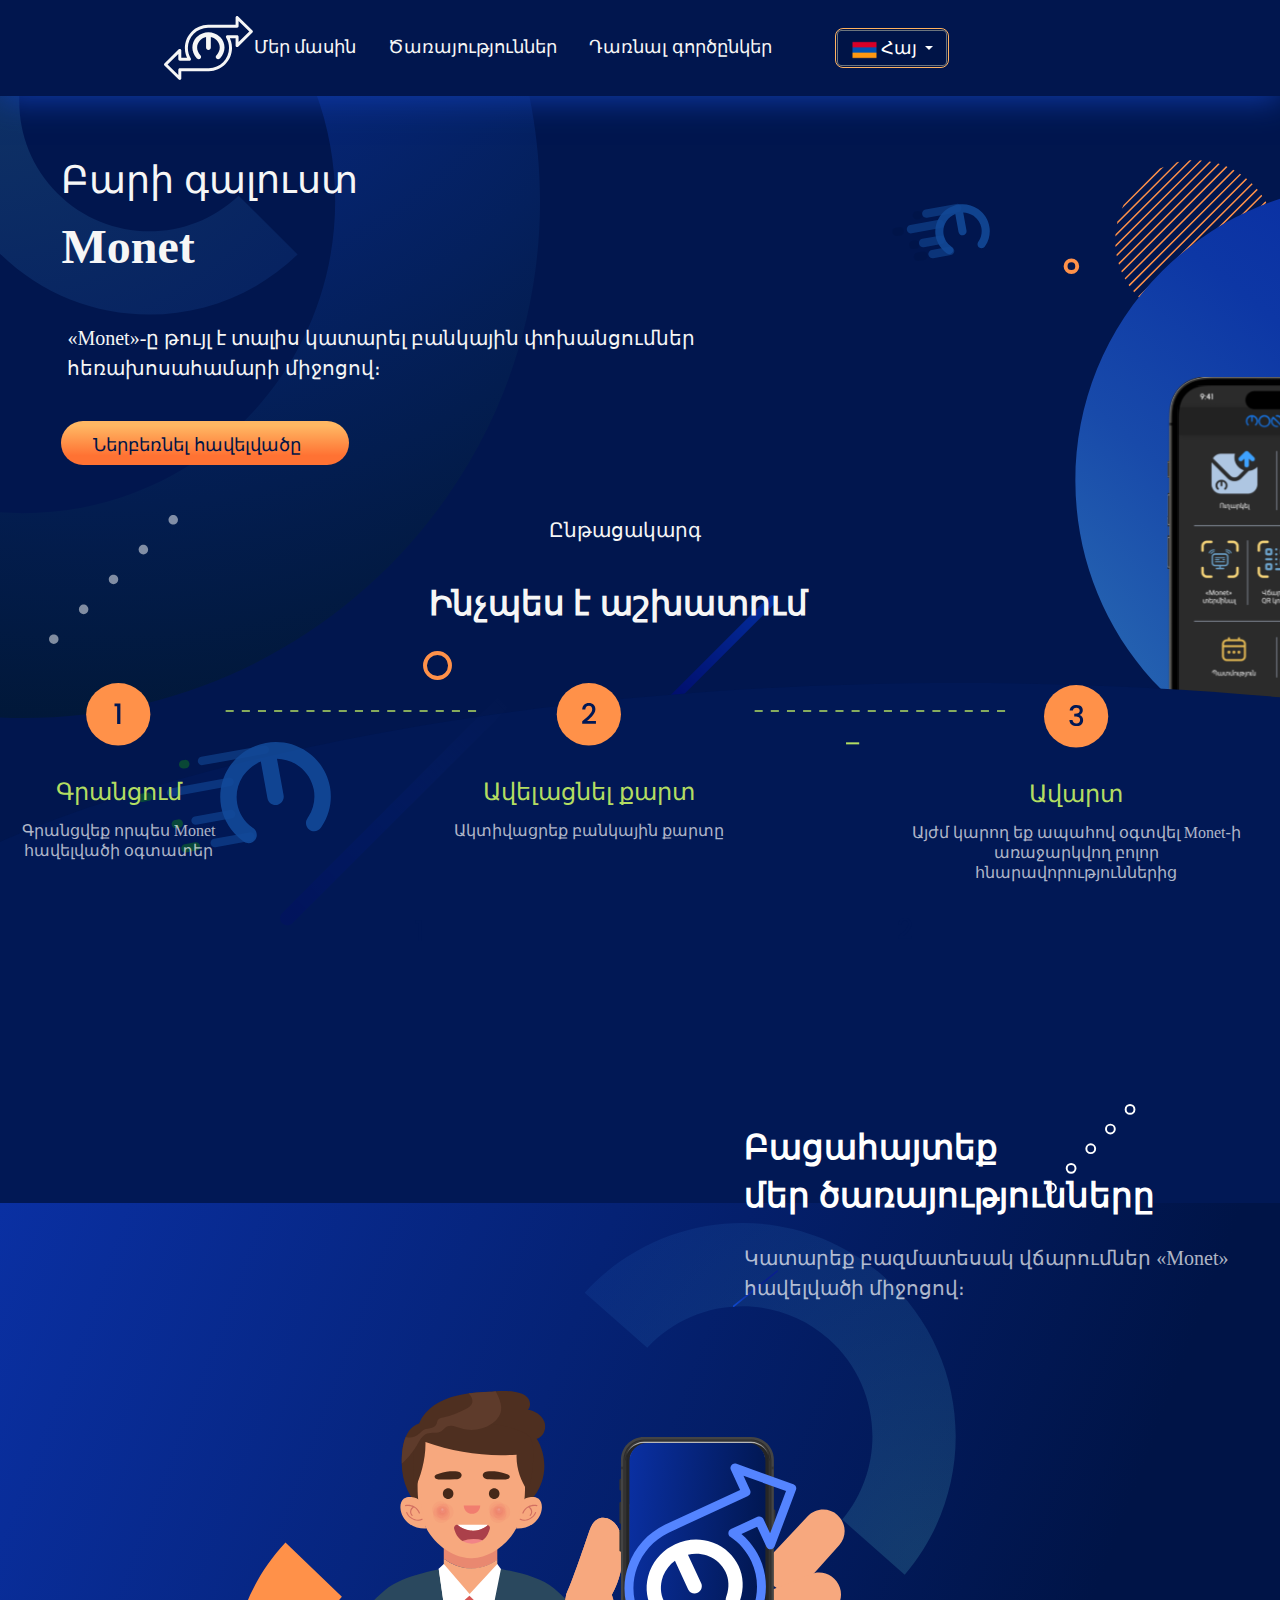
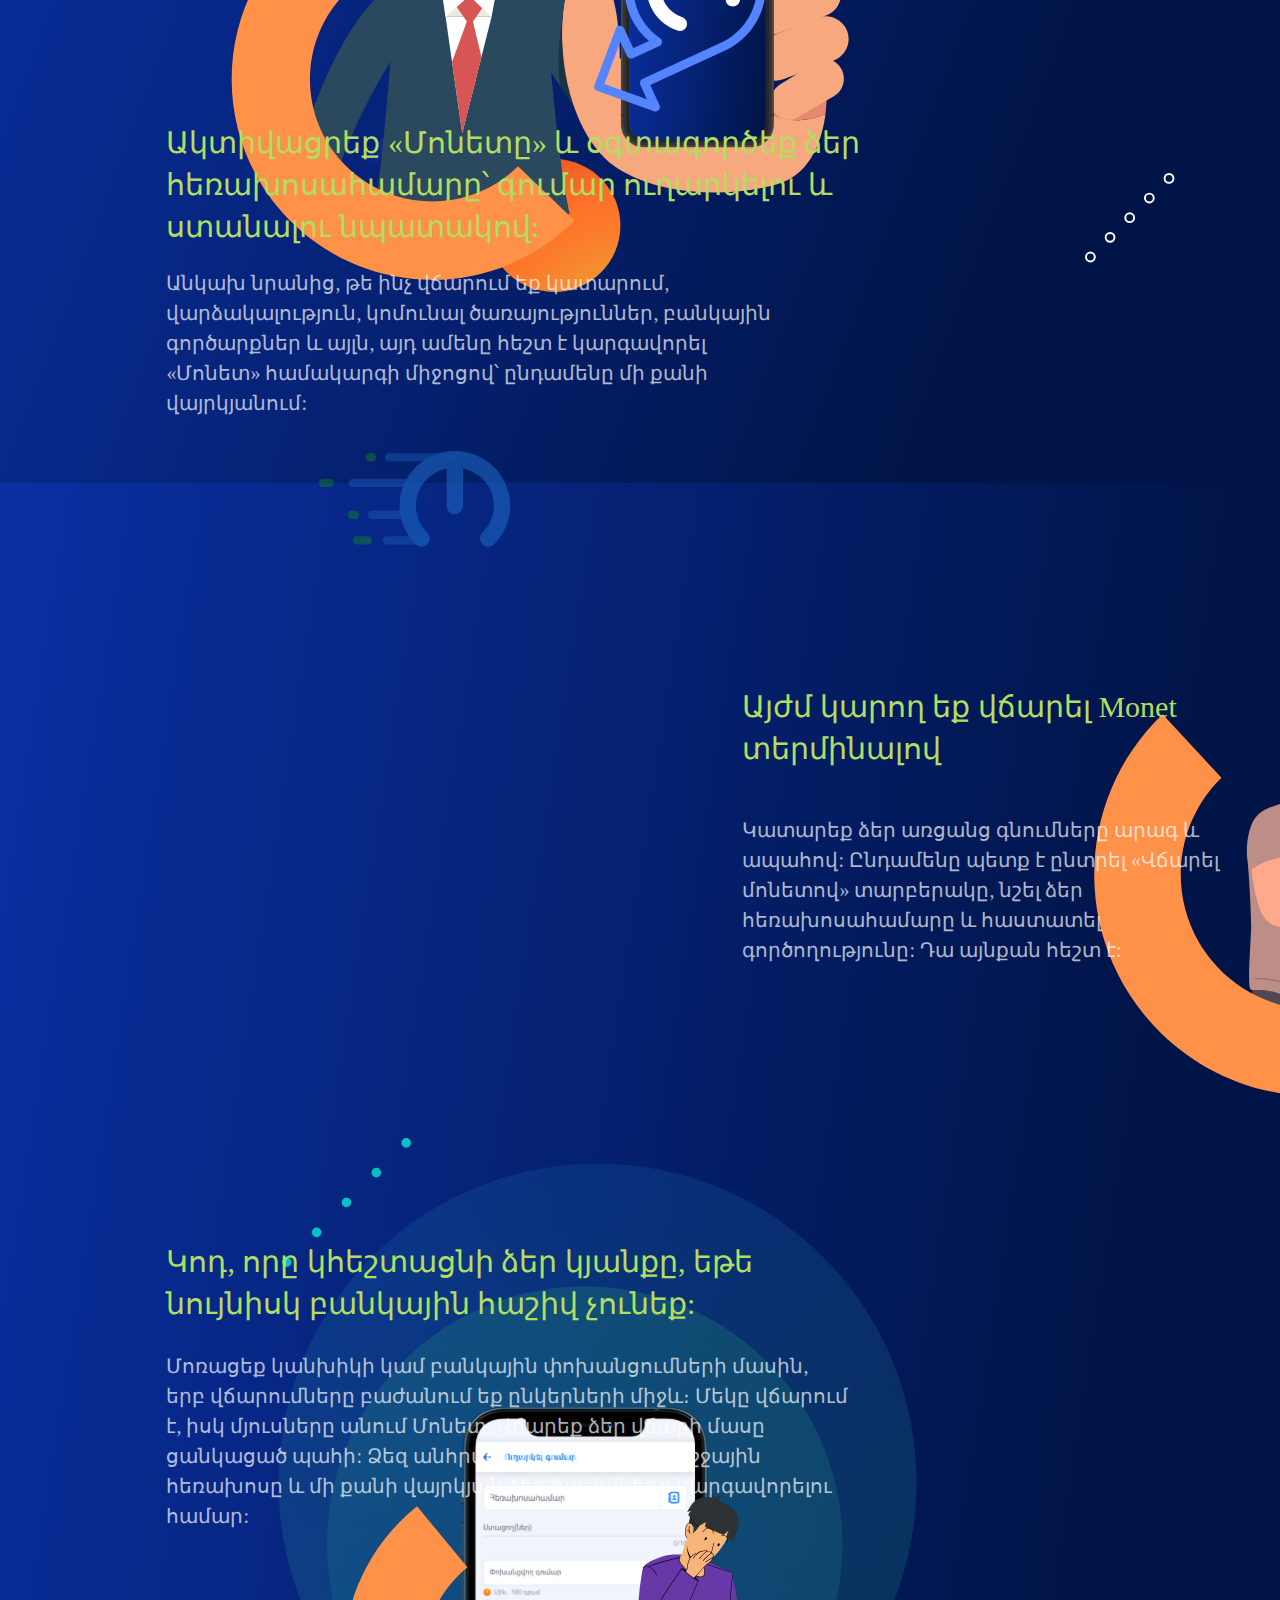
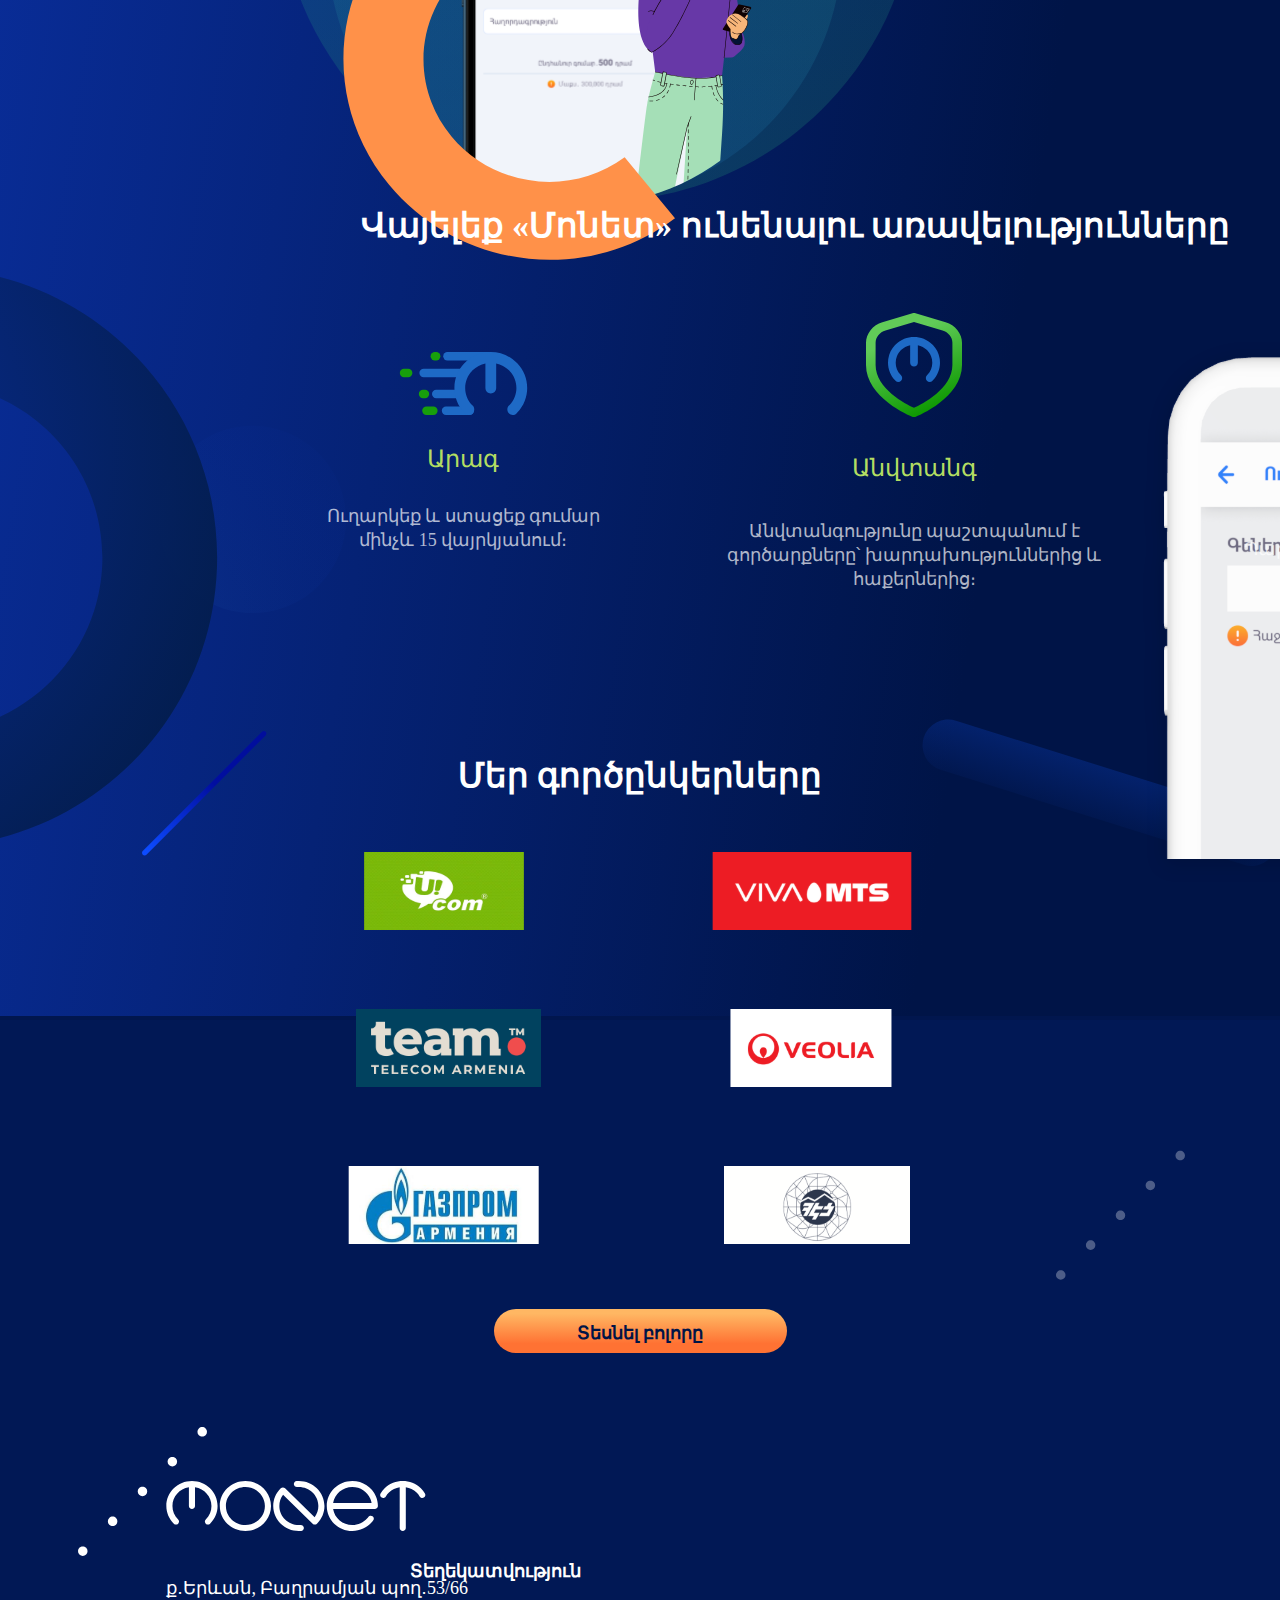
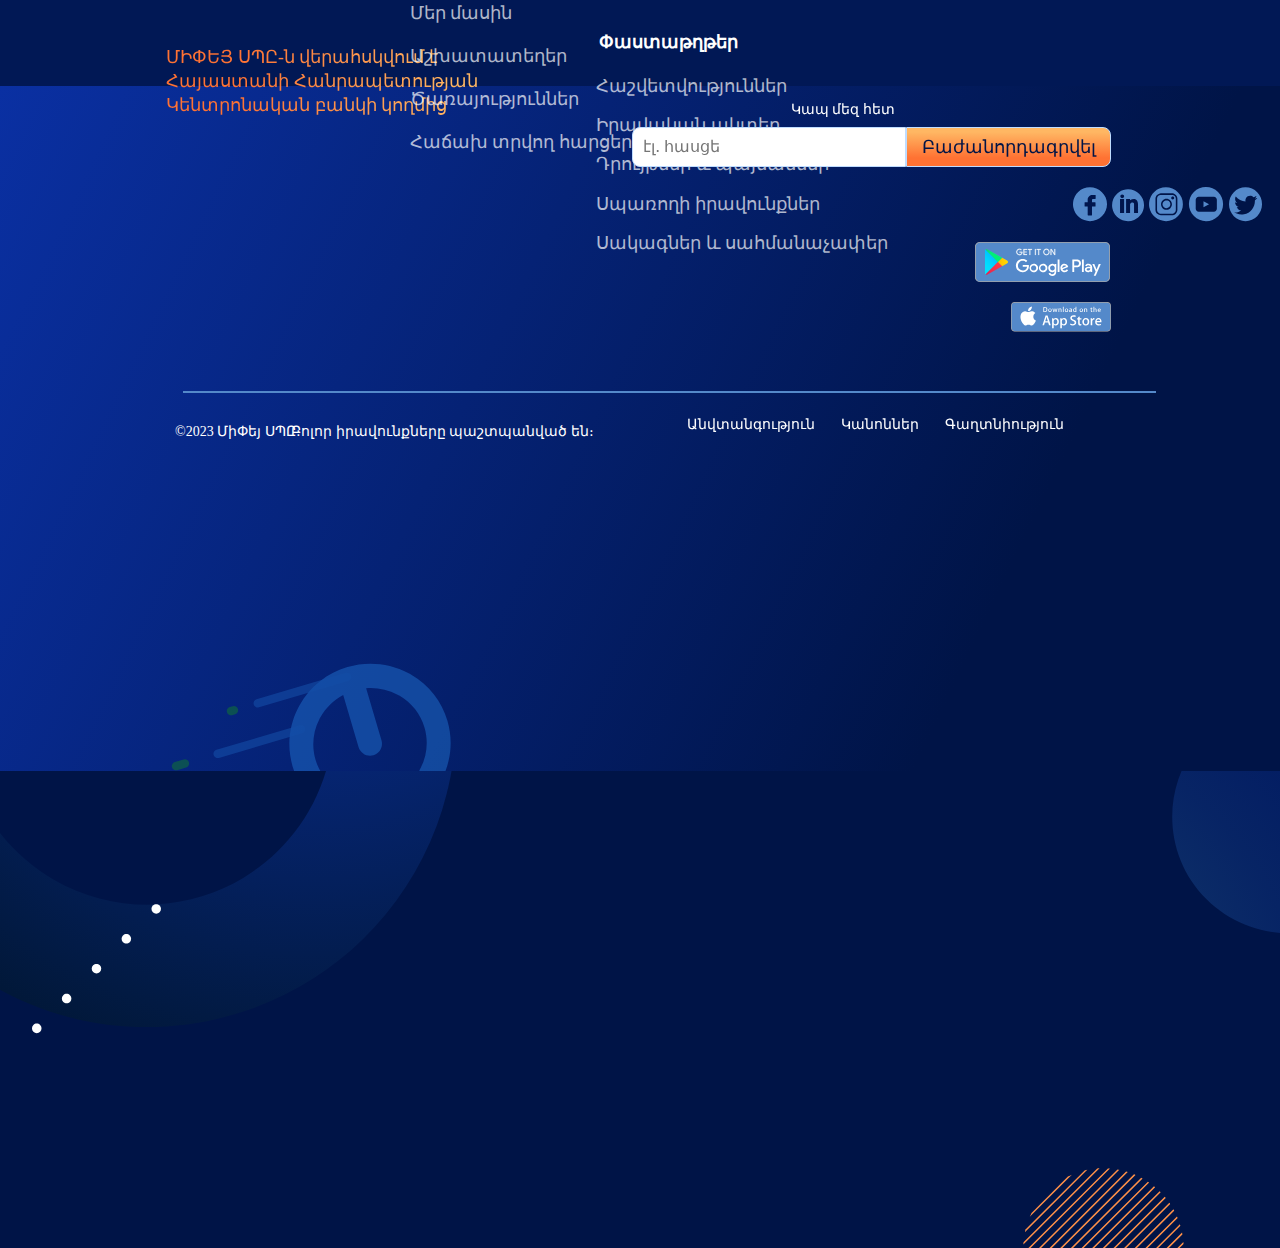
==== commit b5889add: "new" ====
--- a/index.html
+++ b/index.html
@@ -257,36 +257,204 @@
         <div class="wrapper-securety-text">
           <h1>Վայելեք «Մոնետ» ունենալու առավելությունները</h1>
         </div>
-        <div class="container">
-          <div class="row">
-            <div class="col-sm-4">
+      <div class="wrapper-icon-monetText">
+        <div class="wrpper-flex-icon">
+          <img src="./img/section/group11.svg" alt="image/section">
+          <h1>Արագ</h1>
+          <span class="monet-go">Ուղարկեք և ստացեք գումար մինչև 15 վայրկյանում։</span>
+        </div>
+        <div class="wrpper-flex-icon flex-icon1">
+          <img src="./img/section/group12.svg" alt="image/section">
+          <h1>Անվտանգ</h1>
+          <span class="monet-security">Անվտանգությունը պաշտպանում է գործարքները՝ խարդախություններից և հաքերներից։</span>
+        </div>
+        <div class="wrpper-flex-icon flex-icon2">
+          <img src="./img/section/group13.svg" alt="image/section">
+          <h1>Դյուրին</h1>
+          <span class="a1-color">Պարզ և մատչելի ինտերֆեյս</span>
+        </div>
+      </div>
+      </div>
+    </section>
+    <section>
+      <div class="container-work-frend">
+        <div class="wrapper-work-info">
+          <div class="container-frend-text">
+            <h1>Մեր գործընկերները</h1>
+          </div>
+          <div class="container-work-logo">
+            <div class="work-logo">
+              <img src="./img/partnior/ucom.svg" alt="/image/work">
+            </div>
+            <div class="work-logo">
+              <img src="./img/partnior/viva.svg" alt="/image/work">
+            </div>
+            <div class="work-logo">
+              <img src="./img/partnior/team.svg" alt="/image/work">
+            </div>
+            <div class="work-logo">
+              <img src="./img/partnior/veolia.svg" alt="/image/work">
+            </div>
+            <div class="work-logo">
+              <img src="./img/partnior/gazprom.svg" alt="/image/work">
+            </div>
+            <div class="work-logo">
+              <img src="./img/partnior/hec.svg" alt="/image/work">
+            </div>
+            <!-- <div class="work-logo">
+              <img src="./img/casio.svg" alt="/image/work">
+            </div> -->
+            <!-- <div class="work-logo">
+              <img src="./img/casio.svg" alt="/image/work">
+            </div> -->
+          </div>
+          <div class="work-frend-btn">
+            <button>Տեսնել բոլորը</button>
+          </div>
+        </div>
+      </div>
+    </section>
+
+
+<footer>
+  <div class="container-monet-footer">
+    <div class="container-menu-footerhub">
+      <div class="footer-logo-icona">
+        <img src="./img/logo-monet-footer.svg" alt="image-logo">
+        <span>ք․Երևան, Բաղրամյան պող․53/66</span>
+        <h1>ՄԻՓԵՅ ՍՊԸ-ն վերահսկվում է Հայաստանի Հանրապետության Կենտրոնական բանկի կողմից</h1>
+      </div>
+      <div class="footer-document">
+        <h1>Տեղեկատվություն</h1>
+        <ul class="navbar-footer">
+          <li><a href="#">Մեր մասին</a></li>
+          <li><a href="#">Աշխատատեղեր</a></li>
+          <li><a href="#">Ծառայություններ</a></li>
+          <li><a href="#">Հաճախ տրվող հարցեր</a></li>
+        </ul>
+      </div>
+      <div class="footer-document-text">
+        <div class="footer-document">
+          <h1>Փաստաթղթեր</h1>
+          <ul class="nav-menuhub">
+            <li><a href="#">Հաշվետվություններ</a></li>
+            <li><a href="#">Իրավական ակտեր</a></li>
+            <li><a href="#">Դրույթներ և պայմաններ</a></li>
+            <li><a href="#">Սպառողի իրավունքներ</a></li>
+            <li><a href="#">Սակագներ և սահմանաչափեր</a></li>
+          </ul>
+        </div>
+      </div>
+      <div class="footer-input-registration">
+
+
+        <div class="col display-footer-hide">
+          <h3>Կապ մեզ հետ</h3>
+          <div
+            class="row container-hub-flexDirect wrapper-flexDirect"
+          >
+            <div class="col-sm-12">
+              <form action="" class="container-menu-form">
+                <input
+                  type="email"
+                  placeholder="էլ․ հասցե"
+                  class="container-input-email"
+                />
+                <button><span>Բաժանորդագրվել</span></button>
+                <button class="btn-footerclick"><span>Բաժանորդագրվել</span></button>
+              </form>
+            </div>
+            <div class="col-sm-12">
               <div class="container">
-                <div class="row container-monet-advandage">
-                  <div class="col-sm-2">
-                    <img src="./img/section/group11.svg" alt="/image/group11">
-                    <h1>Արագ</h1>
-                    <span class="container-go-back">Ուղարկեք և ստացեք գումար մինչև 15 վայրկյանում։</span>
-                  </div>
-                  <div class="col-sm-2">
-                    <img src="./img/section/group12.svg" alt="/image/group12">
-                    <h1>Անվտանգ</h1>
-                    <span class="container-txt-security">Անվտանգությունը պաշտպանում է գործարքները՝ խարդախություններից և
-                      հաքերներից։</span>
-                  </div>
-                  <div class="col-sm-2">
-                    <img src="./img/section/group13.svg" alt="/image-group12">
-                    <h1>Դյուրին</h1>
-                    <span>Պարզ և մատչելի ինտերֆեյս</span>
-                  </div>
-                </div>
-              </div>
-            </div>
-            <div class="col-sm-4">dafaef</div>
-            <div class="col-sm-4">eafeaf</div>
-          </div>
-        </div>
-      </div>
-    </section>
+                <div class="row row-cols-auto">
+                  <div
+                    class="col wrapper-hub-direction container-googleplay"
+                  >
+                    <a href="#">
+                      <img
+                        src="./img/hub/facbook.svg"
+                        alt="/image/facebook"
+                        class="wrapper-facebook"
+                      />
+                    </a>
+                    <a href="#">
+                      <img
+                        src="./img/hub/linkdlin.svg"
+                        alt="/image/Linkdlin"
+                        class="wrapper-Linkdlin"
+                      />
+                    </a>
+                    <a href="#">
+                      <img
+                        src="./img/hub/instagram.svg"
+                        alt="/image/Instagram"
+                        class="wrapper-instagram"
+                      />
+                    </a>
+                    <a href="#">
+                      <img
+                        src="./img/hub/youtube.svg"
+                        alt="/image/Youtube"
+                        class="wrapper-youtube"
+                      />
+                    </a>
+                    <a href="#">
+                      <img
+                        src="./img/hub/twiter.svg"
+                        alt="/image/Twiter"
+                        class="wrapper-twiter"
+                      />
+                    </a>
+                  </div>
+                </div>
+              </div>
+            </div>
+            <div class="col-sm-12 container-googleplay">
+              <a href="#">
+                <img
+                  src="./img/hub/a.obv7nw-0.svg"
+                  alt="/image/GooglePlay"
+                  class="wrapper-googlePlay"
+                />
+              </a>
+            </div>
+            <div class="col-sm-12 container-googleplay">
+              <a href="#">
+                <img src="./img/hub/ff.svg" alt="/image"  class="hub-icon"/>
+              </a>
+            </div>
+          </div>
+        </div>
+
+
+
+        <div class="col-sm-12 wrapper-content-lineFotter"></div>
+        <div class="col-sm-12 container-footer-textEnd">
+          <span> <span class="res-foot">©2023 ՄիՓեյ ՍՊԸ։</span> Բոլոր իրավունքները պաշտպանված են։</span>
+          <ul class="footer-menu-hub">
+            <li>
+              <a href="#">Անվտանգություն</a>
+            </li>
+            <li>
+              <a href="#">Կանոններ</a>
+            </li>
+            <li>
+              <a href="#">Գաղտնիություն</a>
+            </li>
+          </ul>
+        </div>
+
+
+
+
+
+
+
+      </div>
+    </div>
+  </div>
+</footer>
+
   </div>
 
   <script src="./script/jquery-2.2.4.min.js"></script>
--- a/style/style.css
+++ b/style/style.css
@@ -154,8 +154,8 @@
   width: 100%;
   height: 6048px;
   background-repeat: no-repeat;
-  background-size: cover;
-  background-image: url(../img/section/wrapper-img.svg);
+  background-size: cover !important;
+  background-image: url(../img/section/HomePageView1.svg);
 }
 
 .wrapper-header {
@@ -1156,17 +1156,13 @@
   cursor: pointer;
 }
 .wrapper-wecome_btn:hover{
-  background: #FFB25F;
-
-}
-.wrapper-wecome_btn:active{
-  background: linear-gradient(180deg, #FFB763 0%, #FF7233 0.01%, #FF7233 77.19%);
-
-}
-.wrapper-wecome_btn:disabled{
-  background: linear-gradient(180deg, #BDBDBD 0%, #BDBDBD 100%);
-
-}
+  background: linear-gradient(0deg, #001447, #001447),
+  linear-gradient(0deg, #FF7233, #FF7233);
+  border: 2px solid #FF7233;
+  color: #FF7233;
+white-space: nowrap;
+}
+
 .wrapper-procedure-text {
   display: flex;
   justify-content: center;
@@ -1405,16 +1401,255 @@
 .container-monet-advandage{
   display: flex;
 }
-
-
-
-
-
-
-
-
-
-
+.container-securety-monet{
+  margin: -12% 23%;
+  display: flex;
+    flex-direction: column;
+}
+.wrapper-icon-monetText{
+  display: flex;
+  width: 100%;
+  align-items: center;
+  justify-content: space-around;
+  gap: 82px;
+  margin: 2% 1%;
+}
+.wrpper-flex-icon{
+  display: flex;
+  flex-direction: column;
+  align-items: center;
+  gap: 8px;
+}
+.wrpper-flex-icon h1{
+  width: 134px;
+  min-height: 34px;
+font-family: Montserrat arm;
+font-size: 24px;
+font-weight: 500;
+line-height: 34px;
+letter-spacing: 0em;
+text-align: center;
+color: #B3DD62;
+margin: 6% 0%;
+}
+.monet-go{
+  width: 324px;
+  min-height: 48px;
+font-family: Montserrat arm;
+font-size: 18px;
+font-weight: 400;
+line-height: 24px;
+letter-spacing: 0em;
+text-align: center;
+color: #FFFFFFB2;
+
+}
+.monet-security{
+  width: 428px;
+  min-height: 72px;
+font-family: Montserrat arm;
+font-size: 18px;
+font-weight: 400;
+line-height: 24px;
+letter-spacing: 0em;
+text-align: center;
+color: #FFFFFFB2;
+
+}
+.a1-color{
+  width: 348px;
+  min-height: 24px;
+font-family: Montserrat arm;
+font-size: 18px;
+font-weight: 400;
+line-height: 24px;
+letter-spacing: 0em;
+text-align: center;
+color: #FFFFFFB2;
+
+}
+.wrapper-securety-text{
+  margin: 5% 7%;
+}
+.flex-icon1{
+  margin: 1% -1%  !important;
+}
+.container-work-frend{
+  margin: 23% 13%;
+}
+.wrapper-work-info{
+  display: flex;
+  flex-direction: column;
+  gap: 44px;
+}
+.container-frend-text{
+  display: flex;
+  justify-content: center;
+}
+.container-frend-text h1{
+  width: 385px;
+  min-height: 48px;
+font-family: Montserrat arm;
+font-size: 34px;
+font-weight: 600;
+line-height: 48px;
+letter-spacing: 0em;
+text-align: center;
+color: #FFFFFF;
+
+}
+.container-work-logo{
+  display: flex;
+  flex-wrap: wrap;
+  justify-content: center;
+  gap: 58px;
+}
+.work-logo{
+  width: 310px;
+  height: 99px;
+}
+.work-frend-btn{
+  display: flex;
+  justify-content: center;
+
+}
+.work-frend-btn button{
+  width: 293px;
+  height: 44px;
+  padding: 12px 32px 12px 32px;
+  border-radius: 32px;
+  background: linear-gradient(180deg, #FFB763 10.52%, #FF7233 78.75%);
+  font-family: Montserrat arm;
+  font-size: 18px;
+  font-weight: 600;
+  line-height: 24px;
+  letter-spacing: 0em;
+  text-align: center;
+  color: #001447;
+  border: none;
+}
+
+
+.footer-logo-icona span{
+  width: 396px;
+  min-height: 24px;
+font-family: Montserrat arm;
+font-size: 18px;
+font-weight: 400;
+line-height: 24px;
+letter-spacing: 0em;
+text-align: left;
+color: #FFFFFF;
+
+}
+.footer-logo-icona h1{
+  width: 331px;
+  min-height: 72px;
+font-family: Montserrat arm;
+font-size: 18px;
+font-weight: 400;
+line-height: 24px;
+letter-spacing: 0em;
+text-align: left;
+background: -webkit-linear-gradient(180deg, #ffb763 10.52%, #ff7233 78.75%);
+-webkit-background-clip: text;
+-webkit-text-fill-color: transparent;
+}
+.footer-logo-icona{
+  display: flex;
+    flex-direction: column;
+    align-items: flex-start;
+    gap: 45px;
+    margin: -13% 13%;
+}
+.footer-document{
+  display: flex;
+  flex-direction: column;
+  margin: 0% 32%;
+  gap: 10px;
+}
+
+.footer-document h1{
+  width: 208px;
+  min-height: 24px;
+font-family: Montserrat arm;
+font-size: 18px;
+font-weight: 700;
+line-height: 24px;
+letter-spacing: 0em;
+text-align: left;
+color: #FFFFFF;
+
+}
+.navbar-footer{
+  display: flex;
+  flex-direction: column;
+  gap: 18px;
+}
+.navbar-footer li a{
+  text-decoration: none;
+  width: 244px;
+  min-height: 24px;
+font-family: Montserrat arm;
+font-size: 18px;
+font-weight: 400;
+line-height: 24px;
+letter-spacing: 0em;
+text-align: left;
+color: #FFFFFFB2;
+
+}
+.footer-document-text{
+  margin: 20% 20%;
+}
+.footer-document-text{
+  margin: -11% 41%;
+}
+.nav-menuhub{
+  display: flex;
+  flex-direction: column;
+  gap: 10px;
+  margin: 0% -76%;
+}
+.nav-menuhub li{
+  margin: 1% 29%;
+}
+.nav-menuhub li a{
+  text-decoration: none;
+  width: 301px;
+  min-height: 24px;
+font-family: Montserrat arm;
+font-size: 18px;
+font-weight: 400;
+line-height: 24px;
+letter-spacing: 0em;
+text-align: left;
+color: #FFFFFFB2;
+white-space: nowrap;
+}
+
+.footer-input-registration{
+  margin: -12% 12%;
+}
+
+.wrapper-hub-direction.container-googleplay{
+  margin: 0 93%;
+}
+.container-hub-flexDirect.wrapper-flexDirect{
+  margin: 0,-1%;
+}
+.footer-input-registration{
+  margin: -13% 12%;
+}
+.wrapper-content-lineFotter{
+  margin: 6% 3%;
+}
+.work-frend-btn:hover button{
+  background: linear-gradient(0deg, #001447, #001447),
+linear-gradient(0deg, #FF7233, #FF7233);
+border: 2px solid #FF7233;
+color:  #FF7233;
+}
 
 
 
@@ -2821,15 +3056,7 @@
 
 /* Limited end */
 
-.container-footer {
-  position: relative;
-  width: 100%;
-  min-height: 477px;
-  flex-shrink: 0;
-  background: #001447;
-  box-shadow: 0px 4px 30px 0px rgba(22, 127, 252, 1);
-  overflow: hidden;
-}
+
 
 .wrapper-content-navheader {
   padding: 60px 0px !important;
@@ -2855,9 +3082,7 @@
   line-height: 24px;
   letter-spacing: 0em;
   text-align: left;
-  background: -webkit-linear-gradient(180deg, #ffb763 10.52%, #ff7233 78.75%);
-  -webkit-background-clip: text;
-  -webkit-text-fill-color: transparent;
+ 
   z-index: 5;
 }
 
@@ -2952,8 +3177,12 @@
   border-radius: 0px 8px 8px 0px;
 }
 
-.container-menu-form:hover button {
-  background: #ffb25f;
+.container-menu-form button:hover span {
+  background: linear-gradient(0deg, #001447, #001447),
+linear-gradient(0deg, #FF7233, #FF7233);
+border: 2px solid #FF7233;
+color:#FF7233 ;
+border-radius: 8px;
 }
 
 .container-menu-form > button span {
@@ -3000,7 +3229,7 @@
   flex-wrap: wrap;
   align-items: center;
   justify-content: space-around;
-  padding: 17px 0px;
+  margin: -4% 0;
 }
 
 .container-footer-textEnd span {
@@ -3011,6 +3240,7 @@
   letter-spacing: 0em;
   text-align: left;
   color: #ffffff;
+  margin: -1% -3%;
 }
 
 .footer-menu-hub {
@@ -3028,9 +3258,9 @@
   letter-spacing: 0px;
   text-align: left;
   color: #ffffff;
-  position: relative;
-  right: 76px;
-  z-index: 10;
+
+  margin: 1% 66%;
+  white-space: nowrap;
 }
 
 .footer-menu-hub li a {
@@ -3055,10 +3285,7 @@
   color: #ff7233;
 }
 
-.display-footer-hide {
-  position: relative;
-  top: 17px;
-}
+
 
 .footer-images {
   position: absolute;
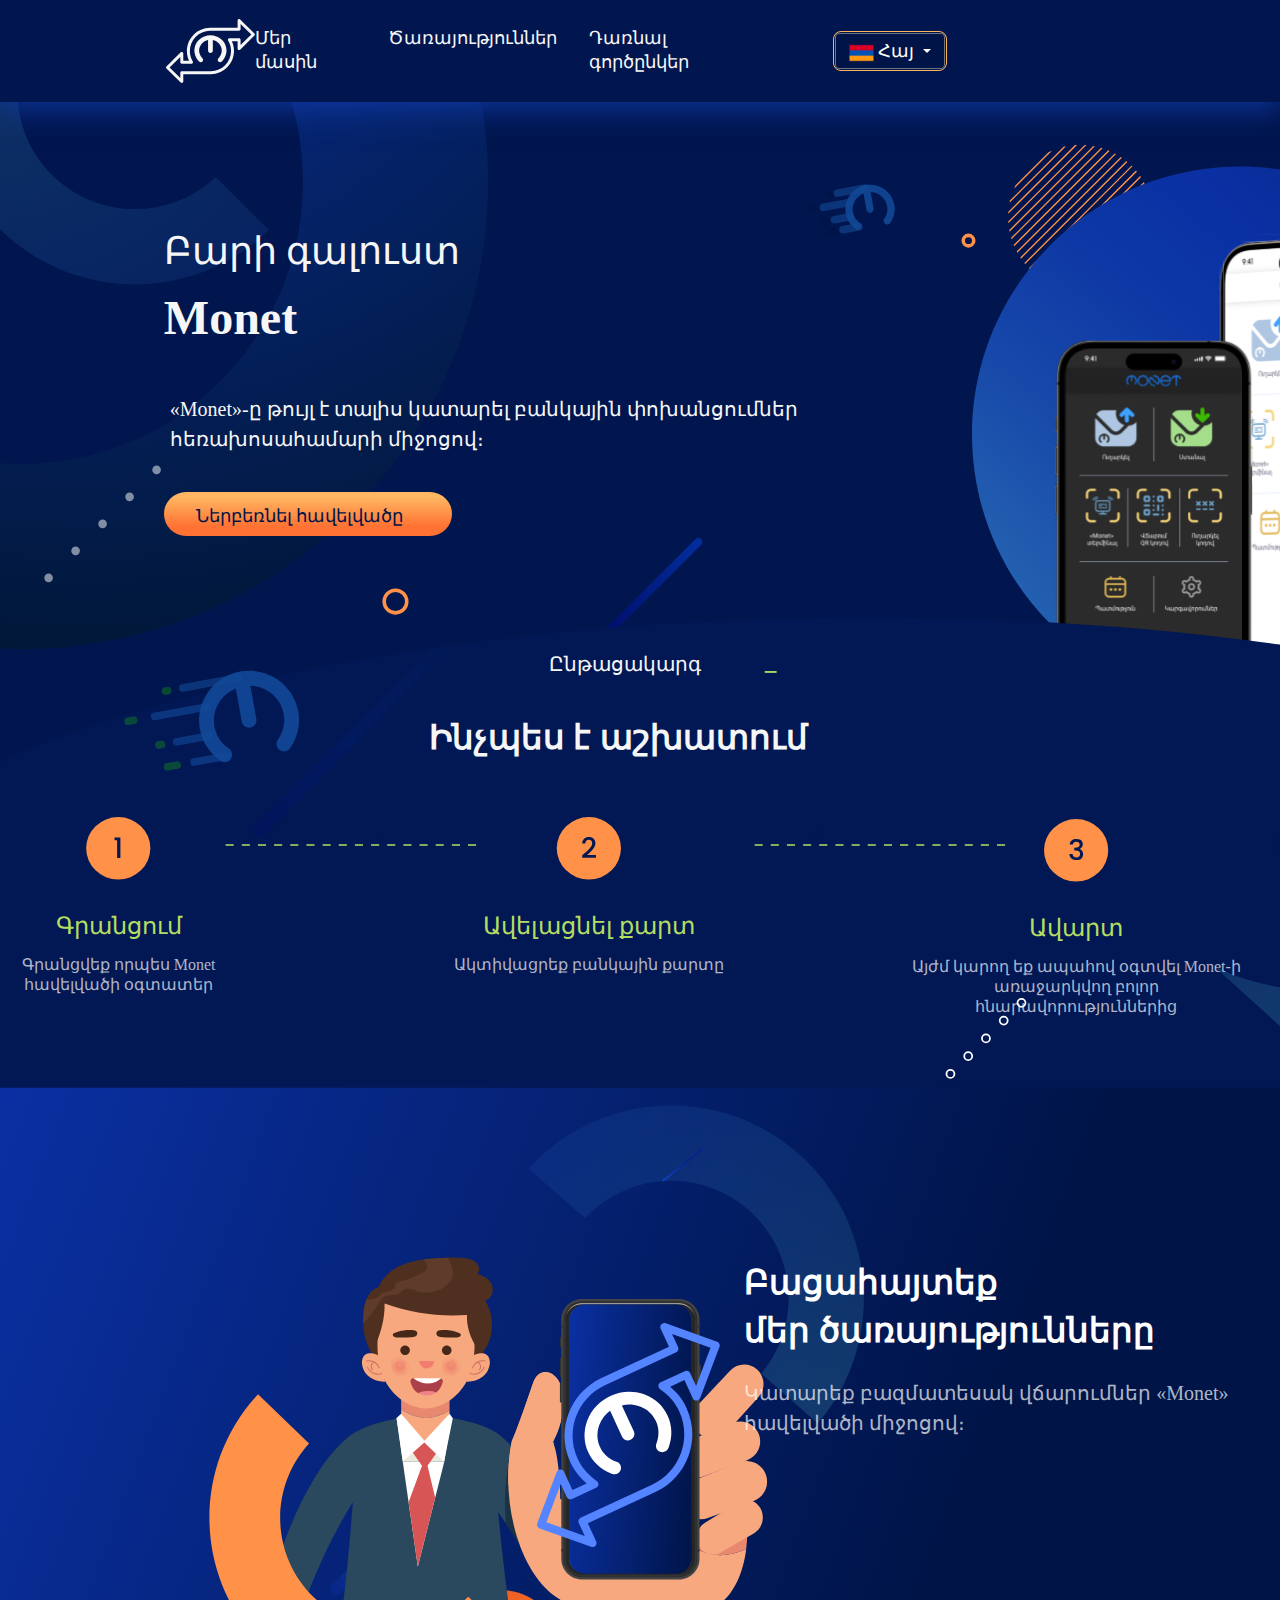
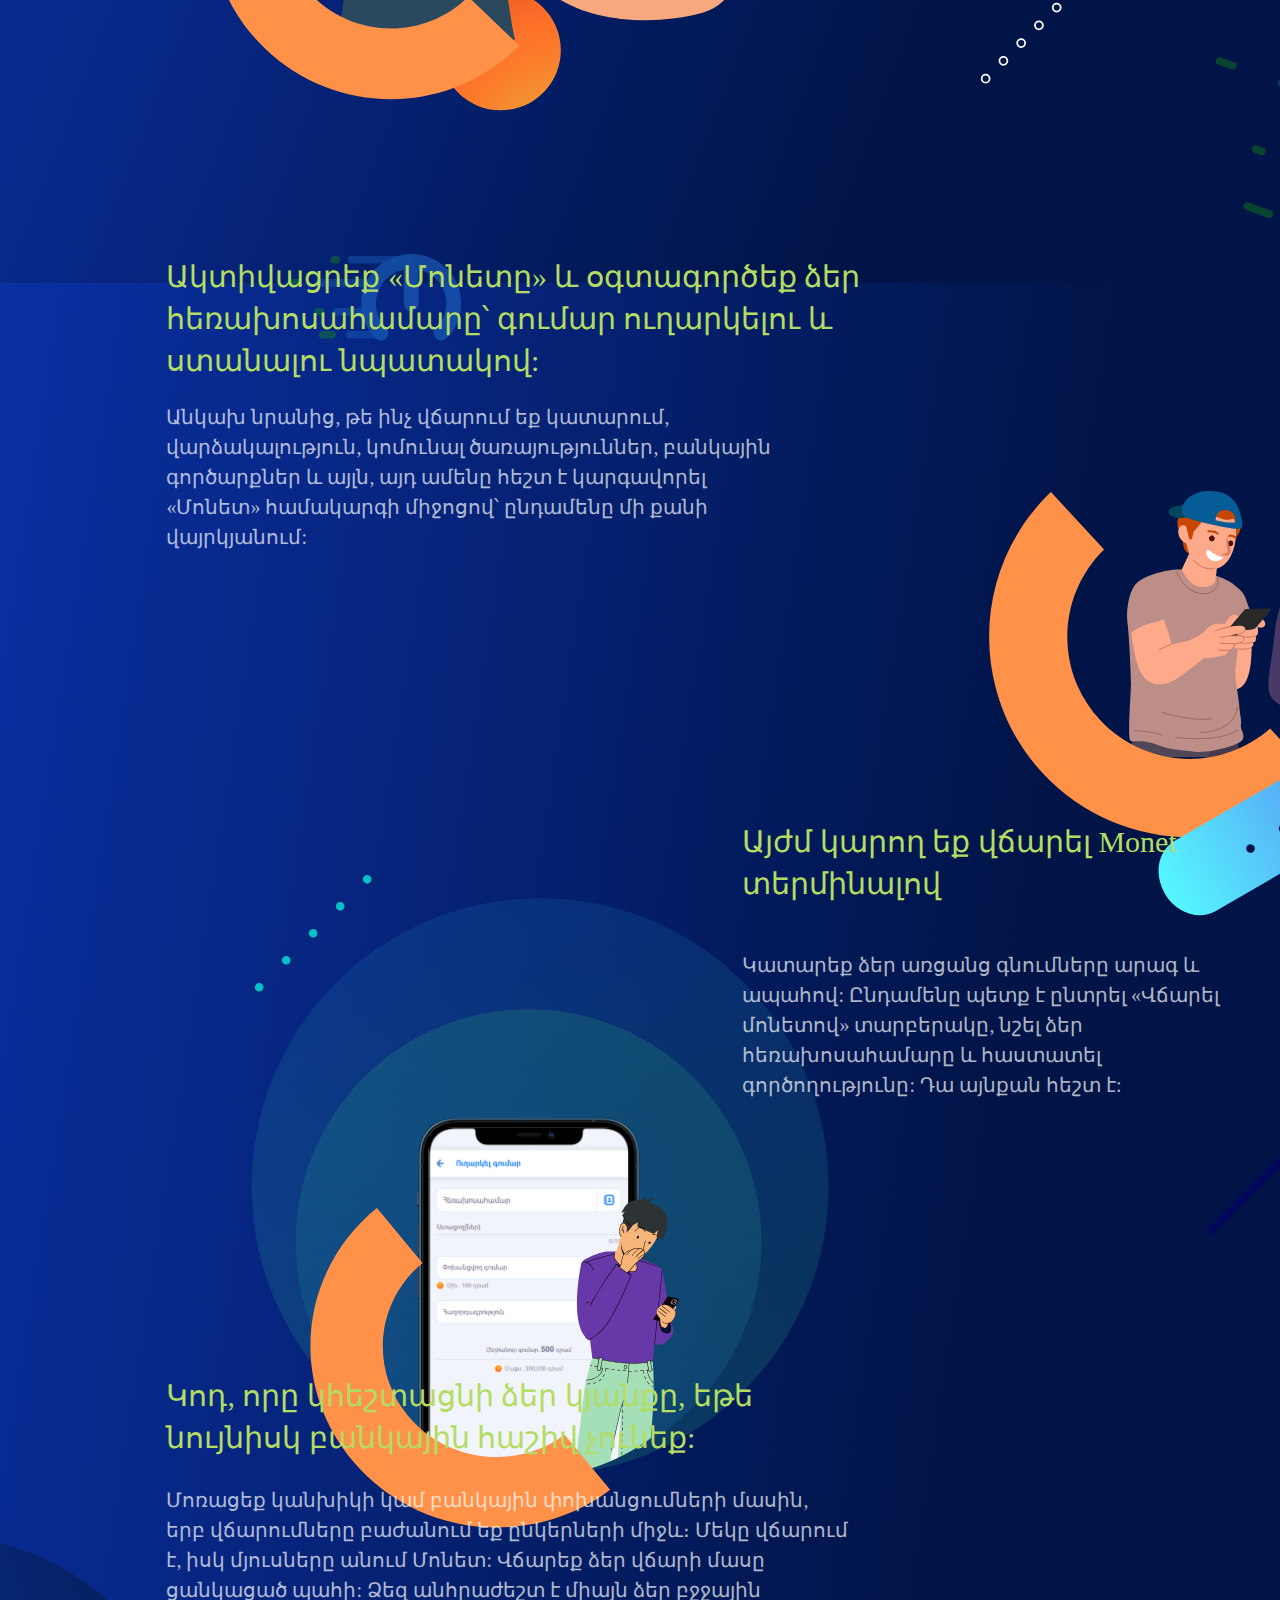
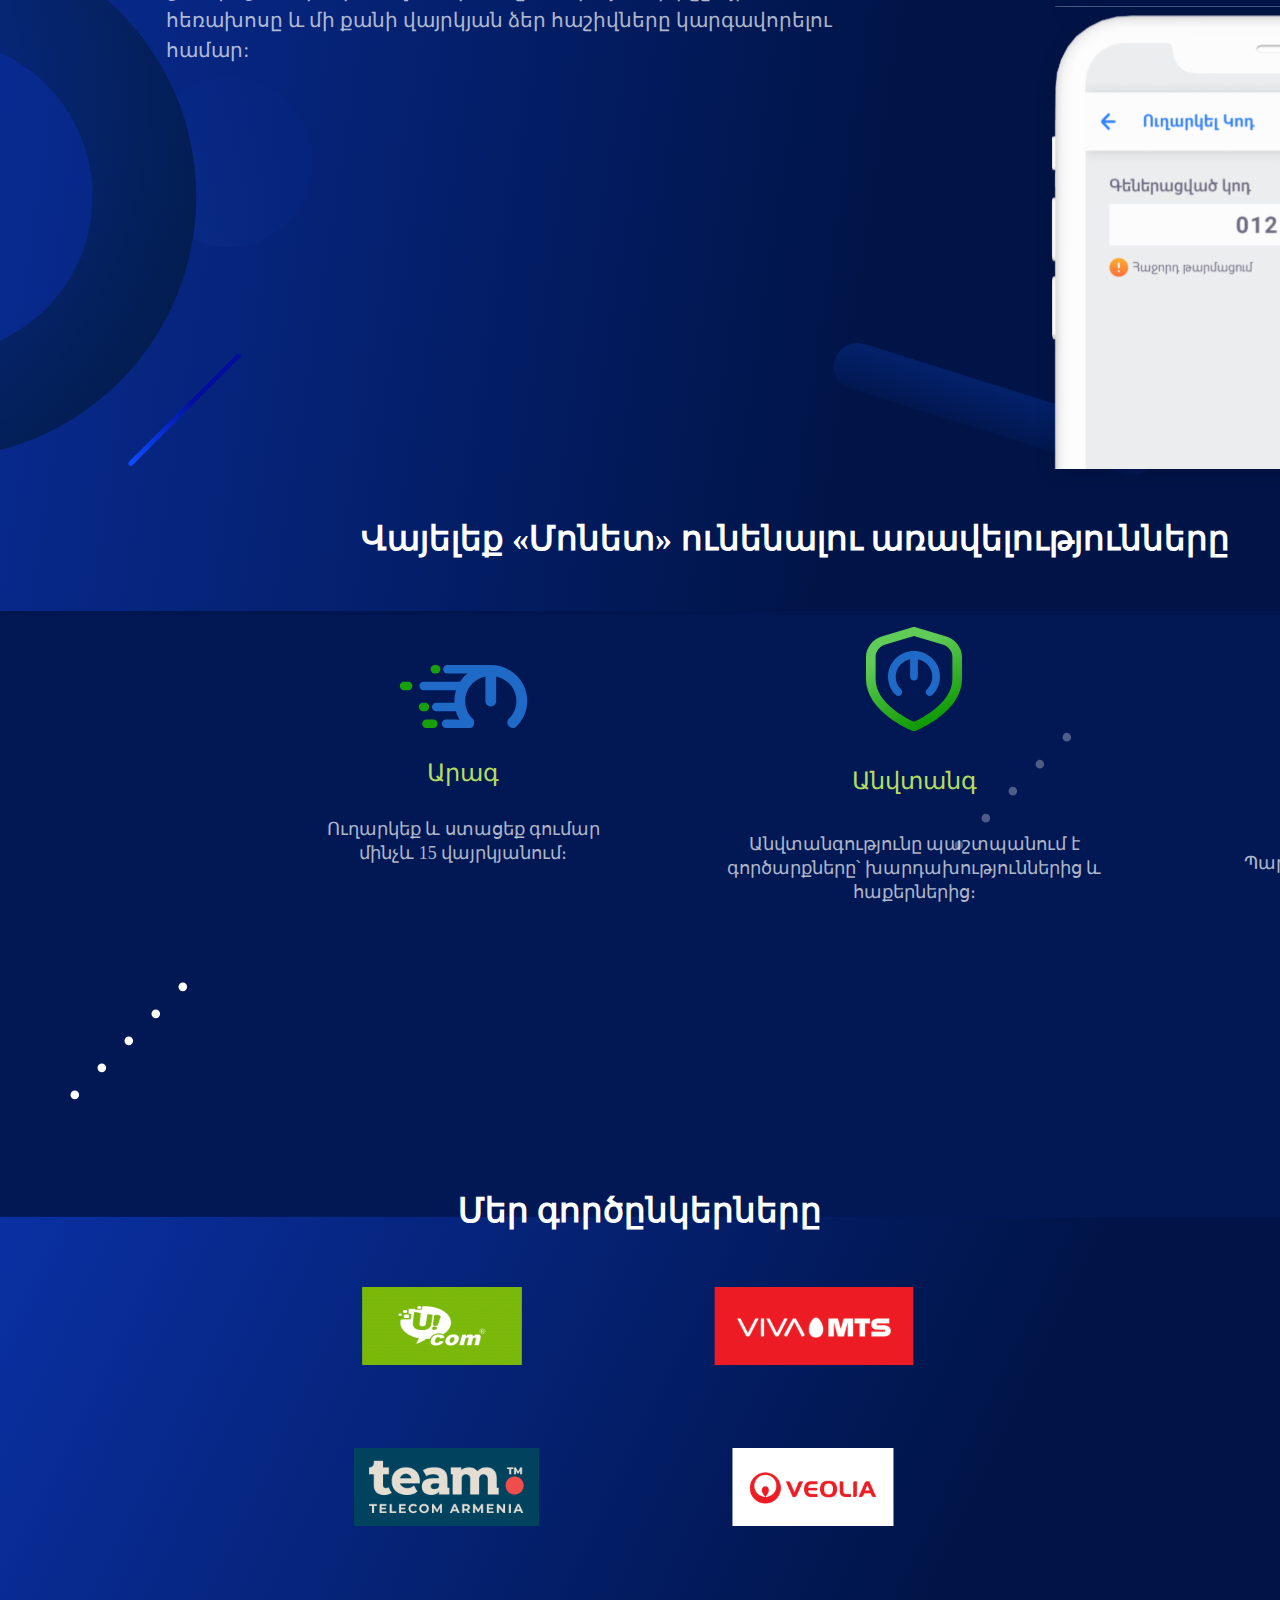
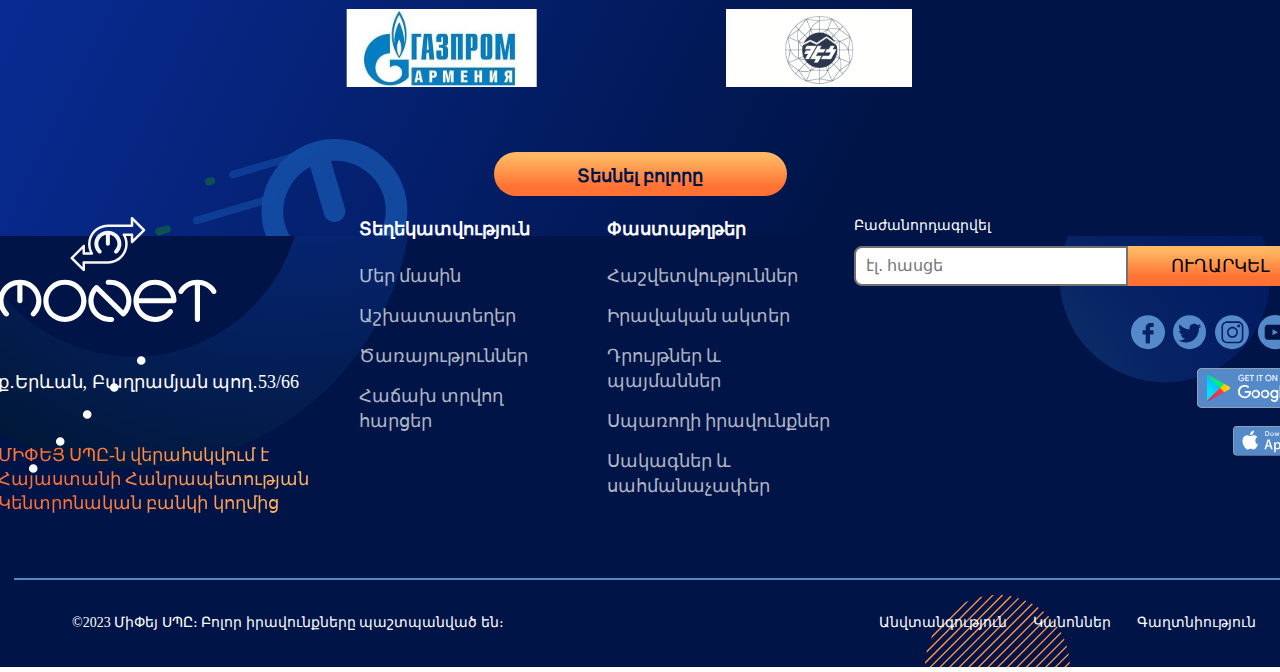
==== commit 628da4b0: "j" ====
--- a/index.html
+++ b/index.html
@@ -8,6 +8,7 @@
   <link rel="icon" href="./img/LogoMonet.svg" type="Monet" />
   <link rel="stylesheet" href="./style/style.css" asp-append-version="true" />
   <link rel="stylesheet" href="./style/bootstrap.min.css" asp-append-version="true" />
+  <link rel="stylesheet" href="./style/Mediacss.css">
   <title>Monet</title>
 </head>
 
@@ -20,6 +21,7 @@
             <img src="./img/LogoMonet.svg" alt="Monet-logo" />
           </a>
         </div>
+        <img src="./img/hubmenu.svg" alt="/menu.hub" class="burger-open-menu">
         <ul class="links">
           <li><a href="./about.html">Մեր մասին</a></li>
           <li><a href="#">Ծառայություններ</a></li>
@@ -146,7 +148,10 @@
         </div>
         <span class="wrapper_section00">«Monet»-ը թույլ է տալիս կատարել բանկային փոխանցումներ
           հեռախոսահամարի միջոցով։</span>
-        <button class="wrapper-wecome_btn">Ներբեռնել հավելվածը</button>
+        <div class="wrapper_section01">«Monet»-ը բանկային համակարգում ներդրված հավելված է, որը կատարում է բանկային
+          փոխանցումներ հեռախոսահամարով։</div>
+
+      <a href="./applicationpage.html"> <button class="wrapper-wecome_btn">Ներբեռնել հավելվածը</button></a> 
       </div>
       <div class="wrapper-procedure">
         <div class="container">
@@ -257,23 +262,24 @@
         <div class="wrapper-securety-text">
           <h1>Վայելեք «Մոնետ» ունենալու առավելությունները</h1>
         </div>
-      <div class="wrapper-icon-monetText">
-        <div class="wrpper-flex-icon">
-          <img src="./img/section/group11.svg" alt="image/section">
-          <h1>Արագ</h1>
-          <span class="monet-go">Ուղարկեք և ստացեք գումար մինչև 15 վայրկյանում։</span>
-        </div>
-        <div class="wrpper-flex-icon flex-icon1">
-          <img src="./img/section/group12.svg" alt="image/section">
-          <h1>Անվտանգ</h1>
-          <span class="monet-security">Անվտանգությունը պաշտպանում է գործարքները՝ խարդախություններից և հաքերներից։</span>
-        </div>
-        <div class="wrpper-flex-icon flex-icon2">
-          <img src="./img/section/group13.svg" alt="image/section">
-          <h1>Դյուրին</h1>
-          <span class="a1-color">Պարզ և մատչելի ինտերֆեյս</span>
-        </div>
-      </div>
+        <div class="wrapper-icon-monetText">
+          <div class="wrpper-flex-icon">
+            <img src="./img/section/group11.svg" alt="image/section">
+            <h1>Արագ</h1>
+            <span class="monet-go">Ուղարկեք և ստացեք գումար մինչև 15 վայրկյանում։</span>
+          </div>
+          <div class="wrpper-flex-icon flex-icon1">
+            <img src="./img/section/group12.svg" alt="image/section">
+            <h1>Անվտանգ</h1>
+            <span class="monet-security">Անվտանգությունը պաշտպանում է գործարքները՝ խարդախություններից և
+              հաքերներից։</span>
+          </div>
+          <div class="wrpper-flex-icon flex-icon2">
+            <img src="./img/section/group13.svg" alt="image/section">
+            <h1>Դյուրին</h1>
+            <span class="a1-color">Պարզ և մատչելի ինտերֆեյս</span>
+          </div>
+        </div>
       </div>
     </section>
     <section>
@@ -309,151 +315,238 @@
             </div> -->
           </div>
           <div class="work-frend-btn">
-            <button>Տեսնել բոլորը</button>
-          </div>
-        </div>
-      </div>
-    </section>
-
-
-<footer>
-  <div class="container-monet-footer">
-    <div class="container-menu-footerhub">
-      <div class="footer-logo-icona">
-        <img src="./img/logo-monet-footer.svg" alt="image-logo">
-        <span>ք․Երևան, Բաղրամյան պող․53/66</span>
-        <h1>ՄԻՓԵՅ ՍՊԸ-ն վերահսկվում է Հայաստանի Հանրապետության Կենտրոնական բանկի կողմից</h1>
-      </div>
-      <div class="footer-document">
-        <h1>Տեղեկատվություն</h1>
-        <ul class="navbar-footer">
-          <li><a href="#">Մեր մասին</a></li>
-          <li><a href="#">Աշխատատեղեր</a></li>
-          <li><a href="#">Ծառայություններ</a></li>
-          <li><a href="#">Հաճախ տրվող հարցեր</a></li>
-        </ul>
-      </div>
-      <div class="footer-document-text">
-        <div class="footer-document">
-          <h1>Փաստաթղթեր</h1>
-          <ul class="nav-menuhub">
-            <li><a href="#">Հաշվետվություններ</a></li>
-            <li><a href="#">Իրավական ակտեր</a></li>
-            <li><a href="#">Դրույթներ և պայմաններ</a></li>
-            <li><a href="#">Սպառողի իրավունքներ</a></li>
-            <li><a href="#">Սակագներ և սահմանաչափեր</a></li>
-          </ul>
-        </div>
-      </div>
-      <div class="footer-input-registration">
-
-
-        <div class="col display-footer-hide">
-          <h3>Կապ մեզ հետ</h3>
-          <div
-            class="row container-hub-flexDirect wrapper-flexDirect"
-          >
-            <div class="col-sm-12">
-              <form action="" class="container-menu-form">
-                <input
+            <a href="./partnerpage.html"><button>Տեսնել բոլորը</button></a>
+            
+          </div>
+        </div>
+      </div>
+    </section>
+
+<!-- 
+    <footer>
+      <div class="container-monet-footer">
+        <div class="container-menu-footerhub">
+          <div class="footer-logo-icona">
+            <img src="./img/logo-monet-footer.svg" alt="image-logo">
+            <span>ք․Երևան, Բաղրամյան պող․53/66</span>
+            <h1>ՄԻՓԵՅ ՍՊԸ-ն վերահսկվում է Հայաստանի Հանրապետության Կենտրոնական բանկի կողմից</h1>
+          </div>
+          <div class="footer-document">
+            <h1>Տեղեկատվություն</h1>
+            <ul class="navbar-footer">
+              <li><a href="#">Մեր մասին</a></li>
+              <li><a href="#">Աշխատատեղեր</a></li>
+              <li><a href="#">Ծառայություններ</a></li>
+              <li><a href="#">Հաճախ տրվող հարցեր</a></li>
+            </ul>
+          </div>
+          <div class="footer-document-text">
+            <div class="footer-document">
+              <h1>Փաստաթղթեր</h1>
+              <ul class="nav-menuhub">
+                <li><a href="#">Հաշվետվություններ</a></li>
+                <li><a href="#">Իրավական ակտեր</a></li>
+                <li><a href="#">Դրույթներ և պայմաններ</a></li>
+                <li><a href="#">Սպառողի իրավունքներ</a></li>
+                <li><a href="#">Սակագներ և սահմանաչափեր</a></li>
+              </ul>
+            </div>
+          </div>
+          <div class="footer-input-registration">
+
+
+            <div class="col display-footer-hide">
+              <h3>Կապ մեզ հետ</h3>
+              <div class="row container-hub-flexDirect wrapper-flexDirect">
+                <div class="col-sm-12">
+                  <form action="" class="container-menu-form">
+                    <input type="email" placeholder="էլ․ հասցե" class="container-input-email" />
+                    <button><span>Բաժանորդագրվել</span></button>
+                    <button class="btn-footerclick"><span>Բաժանորդագրվել</span></button>
+                  </form>
+                </div>
+                <div class="col-sm-12">
+                  <div class="container">
+                    <div class="row row-cols-auto">
+                      <div class="col wrapper-hub-direction container-googleplay">
+                        <a href="#">
+                          <img src="./img/hub/facbook.svg" alt="/image/facebook" class="wrapper-facebook" />
+                        </a>
+                        <a href="#">
+                          <img src="./img/hub/linkdlin.svg" alt="/image/Linkdlin" class="wrapper-Linkdlin" />
+                        </a>
+                        <a href="#">
+                          <img src="./img/hub/instagram.svg" alt="/image/Instagram" class="wrapper-instagram" />
+                        </a>
+                        <a href="#">
+                          <img src="./img/hub/youtube.svg" alt="/image/Youtube" class="wrapper-youtube" />
+                        </a>
+                        <a href="#">
+                          <img src="./img/hub/twiter.svg" alt="/image/Twiter" class="wrapper-twiter" />
+                        </a>
+                      </div>
+                    </div>
+                  </div>
+                </div>
+                <div class="col-sm-12 container-googleplay">
+                  <a href="#">
+                    <img src="./img/hub/a.obv7nw-0.svg" alt="/image/GooglePlay" class="wrapper-googlePlay" />
+                  </a>
+                </div>
+                <div class="col-sm-12 container-googleplay">
+                  <a href="#">
+                    <img src="./img/hub/ff.svg" alt="/image" class="hub-icon" />
+                  </a>
+                </div>
+              </div>
+            </div>
+            <div class="col-sm-12 wrapper-content-lineFotter"></div>
+            <div class="col-sm-12 container-footer-textEnd">
+              <span> <span class="res-foot">©2023 ՄիՓեյ ՍՊԸ։</span> Բոլոր իրավունքները պաշտպանված են։</span>
+              <ul class="footer-menu-hub">
+                <li>
+                  <a href="#">Անվտանգություն</a>
+                </li>
+                <li>
+                  <a href="#">Կանոններ</a>
+                </li>
+                <li>
+                  <a href="#">Գաղտնիություն</a>
+                </li>
+              </ul>
+            </div>
+          </div>
+        </div>
+      </div>
+    </footer> -->
+
+    <footer class="footer">
+      <div class="footer-container">
+        <div class="footer-container-main">
+          <div class="footer-container-col-1">
+            <img src="./img/logo-monet-footer.svg" 
+                 alt="image-logo"
+                 class="img-monet-logo"
+                 > 
+            <div>
+              <span>ք․Երևան, Բաղրամյան պող․53/66</span>
+            </div>
+            <h1>ՄԻՓԵՅ ՍՊԸ-ն վերահսկվում է Հայաստանի Հանրապետության Կենտրոնական բանկի կողմից</h1>
+          </div>
+          <div class="footer-left-navbar">
+            <h1>Տեղեկատվություն</h1>
+            <ul>
+              <li><a href="./about.html">Մեր մասին</a></li>
+              <li><a href="#">Աշխատատեղեր</a></li>
+              <li><a href="#">Ծառայություններ</a></li>
+              <li><a href="./asked.html">Հաճախ տրվող հարցեր</a></li>
+            </ul>
+          </div>
+          <div class="footer-right-navbar">
+            <h1>Փաստաթղթեր</h1>
+            <ul>
+              <li><a href="./reports.html">Հաշվետվություններ</a></li>
+              <li><a href="./lawpage.html">Իրավական ակտեր</a></li>
+              <li><a href="./կանոնադրություն/Դրույթներ ու պայմաններ.pdf" download="Դրույթներ ու պայմաններ.pdf">Դրույթներ և պայմաններ</a></li>
+              <li><a href="./կանոնադրություն/Սպառողի իրավունքներ.pdf" download="Սպառողի իրավունքներ.pdf">Սպառողի իրավունքներ</a></li>
+              <li><a href="./limit.html">Սակագներ և սահմանաչափեր</a></li>
+            </ul>
+          </div>
+          <div class="footer-left-subscribebar">
+              <div class="subscribebar-form">
+                <h3>Բաժանորդագրվել</h3>
+                <form>
+                  <input
                   type="email"
                   placeholder="էլ․ հասցե"
-                  class="container-input-email"
+                  class="subscribebar-form-input"
                 />
-                <button><span>Բաժանորդագրվել</span></button>
-                <button class="btn-footerclick"><span>Բաժանորդագրվել</span></button>
-              </form>
-            </div>
-            <div class="col-sm-12">
-              <div class="container">
-                <div class="row row-cols-auto">
-                  <div
-                    class="col wrapper-hub-direction container-googleplay"
-                  >
-                    <a href="#">
-                      <img
-                        src="./img/hub/facbook.svg"
-                        alt="/image/facebook"
-                        class="wrapper-facebook"
-                      />
-                    </a>
-                    <a href="#">
-                      <img
-                        src="./img/hub/linkdlin.svg"
-                        alt="/image/Linkdlin"
-                        class="wrapper-Linkdlin"
-                      />
-                    </a>
-                    <a href="#">
-                      <img
-                        src="./img/hub/instagram.svg"
-                        alt="/image/Instagram"
-                        class="wrapper-instagram"
-                      />
-                    </a>
-                    <a href="#">
-                      <img
-                        src="./img/hub/youtube.svg"
-                        alt="/image/Youtube"
-                        class="wrapper-youtube"
-                      />
-                    </a>
-                    <a href="#">
-                      <img
-                        src="./img/hub/twiter.svg"
-                        alt="/image/Twiter"
-                        class="wrapper-twiter"
-                      />
-                    </a>
-                  </div>
-                </div>
-              </div>
-            </div>
-            <div class="col-sm-12 container-googleplay">
-              <a href="#">
-                <img
-                  src="./img/hub/a.obv7nw-0.svg"
-                  alt="/image/GooglePlay"
-                  class="wrapper-googlePlay"
-                />
-              </a>
-            </div>
-            <div class="col-sm-12 container-googleplay">
-              <a href="#">
-                <img src="./img/hub/ff.svg" alt="/image"  class="hub-icon"/>
-              </a>
-            </div>
-          </div>
-        </div>
-
-
-
-        <div class="col-sm-12 wrapper-content-lineFotter"></div>
-        <div class="col-sm-12 container-footer-textEnd">
-          <span> <span class="res-foot">©2023 ՄիՓեյ ՍՊԸ։</span> Բոլոր իրավունքները պաշտպանված են։</span>
-          <ul class="footer-menu-hub">
-            <li>
-              <a href="#">Անվտանգություն</a>
-            </li>
-            <li>
-              <a href="#">Կանոններ</a>
-            </li>
-            <li>
-              <a href="#">Գաղտնիություն</a>
-            </li>
-          </ul>
-        </div>
-
-
-
-
-
-
-
-      </div>
-    </div>
-  </div>
-</footer>
+                <div class="container-subscribebar-form-btn">
+                  <button>
+                      Ուղարկել
+                  </button>
+                </div>
+                </form>
+              </div>
+              <div class="cntainer-social-links">
+                    <div class="social-links">
+                       <div class="social-links-row">
+                        <a href="#">
+                          <img
+                            src="./img/hub/facbook.svg"
+                            alt="/image/facebook"
+                            class="wrapper-facebook"
+                          />
+                        </a>
+                        <a href="#">
+                          <img
+                            src="./img/hub/twiter.svg"
+                            alt="/image/Twiter"
+                            class="wrapper-twiter"
+                          />
+                        </a>
+                        <a href="#">
+                          <img
+                            src="./img/hub/instagram.svg"
+                            alt="/image/Instagram"
+                            class="wrapper-instagram"
+                          />
+                        </a>
+                        <a href="#">
+                          <img
+                            src="./img/hub/youtube.svg"
+                            alt="/image/Youtube"
+                            class="wrapper-youtube"
+                          />
+                        </a>
+                        <a href="#">
+                          <img
+                            src="./img/hub/linkdlin.svg"
+                            alt="/image/Linkdlin"
+                            class="wrapper-Linkdlin"
+                          />
+                        </a>
+                       </div>
+                       <div class="market">
+                        <div class="play-market">
+                          <a href="#">
+                            <img src="./img/hub/a.obv7nw-0.svg" alt="/image"  class="hub-icon"/>
+                          </a>
+                        </div>
+                        <div class="app-market">
+                          <a href="#">
+                            <img src="./img/hub/ff.svg" alt="/image"  class="hub-icon"/>
+                          </a>
+                        </div>
+                       </div>
+                    </div> 
+              </div>
+          </div>
+        </div>
+        <div class="fotter-container-low-content">
+         <div class="fotter-container-line"></div>
+         <div class="fotter-container-low">
+            <div class="sipay-certificate-logo">
+              <span> <span >©2023 ՄիՓեյ ՍՊԸ։</span> Բոլոր իրավունքները պաշտպանված են։</span>
+            </div>
+            <div class="">
+              <ul class="footer-menu-low-bar">
+                <li>
+                  <a href="#">Անվտանգություն</a>
+                </li>
+                <li>
+                  <a href="#">Կանոններ</a>
+                </li>
+                <li>
+                  <a href="./կանոնադրություն/Գաղտնիության քաղաքականություն.pdf" download="Գաղտնիության քաղաքականություն.pdf">Գաղտնիություն</a>
+                </li>
+              </ul>
+            </div>
+         </div>
+        </div>
+      </div>
+   </footer>
+
 
   </div>
 
--- a/style/style.css
+++ b/style/style.css
@@ -1,138 +1,3 @@
-@font-face {
-  font-family: "Montserrat Black";
-  src: url("../fonts/Montserratarm-Black/Montserratarm-Black.eot?#iefix")
-      format("embedded-opentype"),
-    url("../fonts/Montserratarm-Black/Montserratarm-Black.otf")
-      format("opentype"),
-    url("../fonts/Montserratarm-Black/Montserratarm-Black.woff") format("woff"),
-    url("../fonts/Montserratarm-Black/Montserratarm-Black.ttf")
-      format("truetype"),
-    url("../fonts/Montserratarm-Black/Montserratarm-Black.svg#Montserratarm-Black")
-      format("svg");
-  font-weight: normal;
-  font-style: normal;
-}
-
-@font-face {
-  font-family: "Montserrat Mbold";
-  src: url("../fonts/Montserratarm-Bold/Montserratarm-Bold.eot?#iefix")
-      format("embedded-opentype"),
-    url("../fonts/Montserratarm-Bold/Montserratarm-Bold.otf") format("opentype"),
-    url("../fonts/Montserratarm-Bold/Montserratarm-Bold.woff") format("woff"),
-    url("../fonts/Montserratarm-Bold/Montserratarm-Bold.ttf") format("truetype"),
-    url("../fonts/Montserratarm-Bold/Montserratarm-Bold.svg#Montserratarm-Bold")
-      format("svg");
-  font-weight: normal;
-  font-style: normal;
-}
-
-@font-face {
-  font-family: "Montserrat ExtraBold";
-  src: url("../fonts/Montserratarm-ExtraBold/Montserratarm-ExtraBold.eot?#iefix")
-      format("embedded-opentype"),
-    url("../fonts/Montserratarm-ExtraBold/Montserratarm-ExtraBold.otf")
-      format("opentype"),
-    url("../fonts/Montserratarm-ExtraBold/Montserratarm-ExtraBold.woff")
-      format("woff"),
-    url("../fonts/Montserratarm-ExtraBold/Montserratarm-ExtraBold.ttf")
-      format("truetype"),
-    url("../fonts/Montserratarm-ExtraBold/Montserratarm-ExtraBold.svg#Montserratarm-ExtraBold")
-      format("svg");
-  font-weight: normal;
-  font-style: normal;
-}
-
-@font-face {
-  font-family: "Montserrat extra";
-  src: url("../fonts/Montserratarm-ExtraLight/Montserratarm-ExtraLight.eot?#iefix")
-      format("embedded-opentype"),
-    url("../fonts/Montserratarm-ExtraLight/Montserratarm-ExtraLight.otf")
-      format("opentype"),
-    url("../fonts/Montserratarm-ExtraLight/Montserratarm-ExtraLight.woff")
-      format("woff"),
-    url("../fonts/Montserratarm-ExtraLight/Montserratarm-ExtraLight.ttf")
-      format("truetype"),
-    url("../fonts/Montserratarm-ExtraLight/Montserratarm-ExtraLight.svg#Montserratarm-ExtraLight")
-      format("svg");
-  font-weight: normal;
-  font-style: normal;
-}
-
-@font-face {
-  font-family: "Montserrat Ligth";
-  src: url("../fonts/Montserratarm-Light/Montserratarm-Light.eot?#iefix")
-      format("embedded-opentype"),
-    url("../fonts/Montserratarm-Light/Montserratarm-Light.otf")
-      format("opentype"),
-    url("../fonts/Montserratarm-Light/Montserratarm-Light.woff") format("woff"),
-    url("../fonts/Montserratarm-Light/Montserratarm-Light.ttf")
-      format("truetype"),
-    url("../fonts/Montserratarm-Light/Montserratarm-Light.svg#Montserratarm-Light")
-      format("svg");
-  font-weight: normal;
-  font-style: normal;
-}
-
-@font-face {
-  font-family: "Montserrat Medium";
-  src: url("../fonts/Montserratarm-Medium/Montserratarm-Medium.eot?#iefix")
-      format("embedded-opentype"),
-    url("../fonts/Montserratarm-Medium/Montserratarm-Medium.otf")
-      format("opentype"),
-    url("../fonts/Montserratarm-Medium/Montserratarm-Medium.woff")
-      format("woff"),
-    url("../fonts/Montserratarm-Medium/Montserratarm-Medium.ttf")
-      format("truetype"),
-    url("../fonts/Montserratarm-Medium/Montserratarm-Medium.svg#Montserratarm-Medium")
-      format("svg");
-  font-weight: normal;
-  font-style: normal;
-}
-
-@font-face {
-  font-family: "Montserrat Reg";
-  src: url("../fonts/Montserratarm-Regular/Montserratarm-Regular.eot?#iefix")
-      format("embedded-opentype"),
-    url("../fonts/Montserratarm-Regular/Montserratarm-Regular.otf")
-      format("opentype"),
-    url("../fonts/Montserratarm-Regular/Montserratarm-Regular.woff")
-      format("woff"),
-    url("../fonts/Montserratarm-Regular/Montserratarm-Regular.ttf")
-      format("truetype"),
-    url("../fonts/Montserratarm-Regular/Montserratarm-Regular.svg#Montserratarm-Regular")
-      format("svg");
-  font-weight: normal;
-  font-style: normal;
-}
-
-@font-face {
-  font-family: "Montserrat Bold";
-  src: url("../fonts/Montserratarm-SemiBold/Montserratarm-SemiBold.eot?#iefix")
-      format("embedded-opentype"),
-    url("../fonts/Montserratarm-SemiBold/Montserratarm-SemiBold.otf")
-      format("opentype"),
-    url("../fonts/Montserratarm-SemiBold/Montserratarm-SemiBold.woff")
-      format("woff"),
-    url("../fonts/Montserratarm-SemiBold/Montserratarm-SemiBold.ttf")
-      format("truetype"),
-    url("../fonts/Montserratarm-SemiBold/Montserratarm-SemiBold.svg#Montserratarm-SemiBold")
-      format("svg");
-  font-weight: normal;
-  font-style: normal;
-}
-
-@font-face {
-  font-family: "Montserrat";
-  src: url("../fonts/Montserratarm-Thin/Montserratarm-Thin.eot?#iefix")
-      format("embedded-opentype"),
-    url("../fonts/Montserratarm-Thin/Montserratarm-Thin.otf") format("opentype"),
-    url("../fonts/Montserratarm-Thin/Montserratarm-Thin.woff") format("woff"),
-    url("../fonts/Montserratarm-Thin/Montserratarm-Thin.ttf") format("truetype"),
-    url("../fonts/Montserratarm-Thin/Montserratarm-Thin.svg#Montserratarm-Thin")
-      format("svg");
-  font-weight: normal;
-  font-style: normal;
-}
 
 * {
   margin: 0;
@@ -140,19 +5,27 @@
   box-sizing: border-box;
 }
 
-body {
-  font-family: Montserrat arm !important;
-}
 li {
   list-style: none;
 }
 
 a {
-  text-decoration: none;
+  text-decoration: none  !important;
+}
+a:hover{
+  cursor: pointer;
+  color:  #FFB25F !important;
+}
+a:active{
+  color: #FF7233 !important;
+
+}
+a:disabled{
+  color: #BDBDBD;
+
 }
 .container__block {
   width: 100%;
-  height: 6048px;
   background-repeat: no-repeat;
   background-size: cover !important;
   background-image: url(../img/section/HomePageView1.svg);
@@ -161,7 +34,7 @@
 .wrapper-header {
   position: relative;
   width: 100%;
-  padding: 0.2rem rem;
+  padding: 0.2rem;
   background: #01164e;
   box-shadow: 0px 4px 30px 0px #0f3aa6;
   z-index: 2;
@@ -203,7 +76,9 @@
 .links li:active a {
   color: #ff7233;
 }
-
+.burger-open-menu{
+  display: none;
+}
 .wrapper-navbar {
   display: flex;
   align-items: center;
@@ -329,7 +204,9 @@
   text-align: left;
   color: #212121;
 }
-
+.wrapper_section01{
+  display: none;
+}
 .dropdown-item:hover {
   background: #ffb25f !important;
   border: 1px solid #ffb25f !important;
@@ -1102,7 +979,7 @@
   display: flex;
   flex-direction: column;
   gap: 32px;
-  margin: 8.8% 12.8%;
+  margin: 9.8% 12.8%;
 }
 
 .wrapper_welcome {
@@ -1161,6 +1038,8 @@
   border: 2px solid #FF7233;
   color: #FF7233;
 white-space: nowrap;
+padding: 0;
+text-align: center;
 }
 
 .wrapper-procedure-text {
@@ -1404,7 +1283,10 @@
 .container-securety-monet{
   margin: -12% 23%;
   display: flex;
-    flex-direction: column;
+  flex-direction: column;
+  position: relative;
+  top: 179px;
+
 }
 .wrapper-icon-monetText{
   display: flex;
@@ -1476,6 +1358,8 @@
 }
 .container-work-frend{
   margin: 23% 13%;
+  position: relative;
+  top: 300px;
 }
 .wrapper-work-info{
   display: flex;
@@ -1502,7 +1386,7 @@
   display: flex;
   flex-wrap: wrap;
   justify-content: center;
-  gap: 58px;
+  gap: 62px;
 }
 .work-logo{
   width: 310px;
@@ -1568,7 +1452,9 @@
   margin: 0% 32%;
   gap: 10px;
 }
-
+.btn-footerclick{
+  display: none;
+}
 .footer-document h1{
   width: 208px;
   min-height: 24px;
@@ -1642,13 +1528,17 @@
   margin: -13% 12%;
 }
 .wrapper-content-lineFotter{
-  margin: 6% 3%;
+  margin: 6% 4%;
+  border: 1px solid #5489ca;
+  width: 1300px !important;
 }
 .work-frend-btn:hover button{
   background: linear-gradient(0deg, #001447, #001447),
 linear-gradient(0deg, #FF7233, #FF7233);
 border: 2px solid #FF7233;
 color:  #FF7233;
+padding: 0;
+text-align: center;
 }
 
 
@@ -1656,893 +1546,594 @@
 /* Section home Page Css End */
 
 /* Մեր մասին About section start */
-.container-about {
-  width: 100%;
+
+.container-aboute-background{
+  width: 100%;
+  min-height: 4973px;
+  background-image: url(../img/section/AboutPageView.svg);
+  background-size: cover !important;
+  background-repeat: no-repeat;
+  background-position: center;
+}
+.container-about{
   overflow: hidden;
-  background: linear-gradient(100.09deg, #0a30a3 0%, #001447 58.57%);
-}
-
-.wrapper-sectionimg-response {
-  background-image: url(../img/aboute-vector-section.svg);
+}
+.content-old{
+  display: flex;
+  margin: 2.1% 13%;
+  gap: 24px;
+}
+
+.content-old span{
+  width: 75px;
+  min-height: 15px;
+  font-family: Montserrat arm;
+font-size: 12px;
+font-weight: 400;
+line-height: 15px;
+letter-spacing: 0.01em;
+text-align: center;
+color: #FFFFFF;
+
+}
+.content-old span a{
+  text-decoration: none;
+  width: 75px;
+  min-height: 15px;
+  font-family: Montserrat arm;
+font-size: 12px;
+font-weight: 400;
+line-height: 15px;
+letter-spacing: 0.01em;
+text-align: center;
+color: #FFFFFF;
+}
+
+.wrapper-aboute-us{
+  display: flex;
+  flex-direction: column;
+  gap: 42px;
+  margin: 5.2% 12.7%;
+}
+
+
+
+.aboute-as-text{
+  width: 210px;
+  min-height: 48px;
+font-family: Montserrat arm;
+font-size: 34px;
+font-weight: 600;
+line-height: 48px;
+letter-spacing: 0em;
+text-align: center;
+color: #FFFFFF;
+
+}
+.aboute-as-old{
+  width: 498px;
+  min-height: 42px;
+font-family: Montserrat arm;
+font-size: 30px;
+font-weight: 500;
+line-height: 42px;
+letter-spacing: 0em;
+text-align: center;
+color: #F6F6F6;
+
+}
+
+.wrapper-aboute-us span{
+  width: 1001px;
+  min-height: 144px;
+font-family: Montserrat arm;
+font-size: 18px;
+font-weight: 400;
+line-height: 24px;
+letter-spacing: 0em;
+text-align: left;
+color: #F2F2F2B2;
+
+}
+.wrapper-aboute-logo{
+  display: flex;
+  flex-direction: column;
+  gap: 46px;
+  margin: 23% 13%;
+}
+
+.logo-name-text{
+  width: 417px;
+  min-height: 48px;
+font-family: Montserrat arm;
+font-size: 34px;
+font-weight: 600;
+line-height: 48px;
+letter-spacing: 0em;
+text-align: center;
+color: #F6F6F6;
+
+}
+
+.aboute-text-name{
+  width: 134px;
+  min-height: 34px;
+font-family: Montserrat arm;
+font-size: 24px;
+font-weight: 500;
+line-height: 34px;
+letter-spacing: 0em;
+text-align: center;
+color: #FF7233;
+
+}
+.text-name2{
+  width: 772px;
+  min-height: 60px;
+font-family: Montserrat arm;
+font-size: 20px;
+font-weight: 500;
+line-height: 30px;
+letter-spacing: 0em;
+text-align: left;
+color: #F6F6F6B2;
+
+}
+.container_symbol{
+  margin: -1% 13%;
+}
+.container_symbol h1{
+  width: 175px;
+  min-height: 34px;
+font-family: Montserrat arm;
+font-size: 24px;
+font-weight: 500;
+line-height: 34px;
+letter-spacing: 0em;
+text-align: center;
+color: #FF7233;
+
+}
+.container-flex-radius{
+  display: flex;
+  gap: 81px;
+  margin: 29% 25%;
+}
+
+.text-number1{
+  width: 127px;
+  min-height: 48px;
+}
+.text-number2{
+  width: 164px;
+  min-height: 48px;
+}
+.text-number3{
+  width: 188px;
+  min-height: 48px;
+}
+.text-number1,.text-number2,.text-number3{
+font-family: Montserrat arm;
+font-size: 34px;
+font-weight: 600;
+line-height: 48px;
+letter-spacing: 0em;
+text-align: left;
+color: #F6F6F6;
+
+}
+.content-number1{
+  width: 283px;
+  min-height: 72px;
+}
+.content-number2{
+  width: 249px;
+  min-height: 72px;
+}
+
+.content-number3{
+  width: 255px;
+  min-height: 48px;
+}
+.content-number1,.content-number2,.content-number3{
+font-family: Montserrat arm;
+font-size: 18px;
+font-weight: 400;
+line-height: 24px;
+letter-spacing: 0em;
+text-align: center;
+color: #F6F6F6B2;
+
+}
+.content-wrapper-flex{
+  display: flex;
+  flex-direction: column;
+  align-items: center;
+}
+.container-downloard-document{
+  display: flex;
+    flex-direction: column;
+    gap: 19px;
+    /* margin: 19% 0; */
+    align-items: flex-start;
+    margin: 18.5% 13%;
+}
+
+.container-text-document h1{
+  width: 281px;
+  min-height: 48px;
+font-family: Montserrat arm;
+font-size: 34px;
+font-weight: 600;
+line-height: 48px;
+letter-spacing: 0em;
+text-align: center;
+color: #F6F6F6;
+
+}
+.container-text-document{
+  margin: -15.8% 13%;
+}
+.container-downloard-document a{
+  text-decoration: none;
+  min-height: 34px;
+font-family: Montserrat arm;
+font-size: 24px;
+font-weight: 500;
+line-height: 34px;
+letter-spacing: 0em;
+text-align: center;
+color: #F6F6F6B2;
+cursor: pointer;
+}
+.container-contact-text h1{
+  width: 477px;
+  min-height: 48px;
+font-family: Montserrat arm;
+font-size: 34px;
+font-weight: 600;
+line-height: 48px;
+letter-spacing: 0em;
+text-align: left;
+color: #F6F6F6;
+
+}
+.wrapper-adress{
+  display: flex;
+    flex-direction: column;
+    gap: 13px;
+    margin: 7.7% 13% !important;
+}
+
+.container-general{
+  width: 321px;
+  min-height: 34px;
+}
+.general-text{
+  width: 232px;
+  min-height: 24px;
+}
+.wrapper-numberPhone{
+  width: 163px;
+  min-height: 34px;
+}
+.numper-phone{
+  width: 159px;
+  min-height: 24px;
+}
+.telephone-24{
+width: 378px;
+min-height: 34px;
+}
+.container-old-adress{
+  width: 240px;
+  min-height: 34px;
+}
+.adrres-street{
+  width: 335px;
+  min-height: 24px;
+}
+.container-emailadress{
+  width: 131px;
+  min-height: 34px;
+}
+.text-emailadress{
+  width: 146px;
+  min-height: 24px;
+}
+.container-general,.wrapper-numberPhone,.telephone-24,
+.container-old-adress,.container-emailadress{
+font-family: Montserrat arm;
+font-size: 24px;
+font-weight: 500;
+line-height: 34px;
+letter-spacing: 0em;
+text-align: left;
+color: #F6F6F6;
+
+}
+.general-text,.numper-phone,
+.adrres-street,.text-emailadress{
+font-family: Montserrat arm;
+font-size: 18px;
+font-weight: 400;
+line-height: 24px;
+letter-spacing: 0em;
+text-align: center;
+color: #F6F6F6B2;
+
+}
+
+.container-contact-text{
+  margin: -5% 13%;
+}
+.aboute-footer{
+  margin: 22.5% 0%;
+}
+
+/* Մեր մասին About section end */
+
+/* Reports start */
+.container-reports-main{
+  width: 100%;
+  min-height: 1347px;
+  background-image: url(../img/section/AccountingPageView.svg);
+  background-size: cover;
   background-position: center;
   background-repeat: no-repeat;
-  background-size: cover;
-  position: absolute;
-  display: none;
-}
-
-.aboute-border-img-radius {
-  background-image: url(../img/aboute-border-radius.svg);
-  background-position: center;
+}
+
+/* Reports end */
+.wrapper-onlytext {
+  width: 156px;
+  min-height: 15px;
+  font-family: Montserrat arm;
+  font-size: 12px;
+  font-weight: 400;
+  line-height: 15px;
+  letter-spacing: 0.01em;
+  text-align: left;
+  color: #ffffff;
+}
+.wrapper-repost{
+
+  min-height: 15px;
+  font-family: Montserrat arm;
+font-size: 12px;
+font-weight: 400;
+line-height: 15px;
+letter-spacing: 0.01em;
+text-align: left;
+color: #FFFFFF;
+
+}
+.content-partnerpage h1{
+  width: 407px !important;
+  position: relative;
+  bottom: 50px;
+  left: -23px;
+
+}
+.footer-partnerpage{
+  position: relative;
+  top: 162px;
+}
+.container-partner-wrap{
+  display: flex;
+  flex-wrap: wrap;
+  width: 1200px;
+  gap: 30px;
+  position: relative;
+  left: 195px;
+  bottom: 57px;
+
+}
+.container-name-partner{
+  width: 310px;
+  min-height: 99px;
+}
+.container-repost-text{
+  display: flex;
+  flex-direction: column;
+  gap: 38px;
+  margin: 4.8% 13%;
+}
+.reports-footer{
+  margin: 42% 0;
+}
+.container-repost-text h1{
+  width: 384px;
+  min-height: 48px;
+font-family: Montserrat arm;
+font-size: 34px;
+font-weight: 600;
+line-height: 48px;
+letter-spacing: 0em;
+text-align: center;
+color: #F6F6F6;
+
+}
+.container-repost-text span{
+  width: 459px;
+  min-height: 24px;
+font-family: Montserrat arm;
+font-size: 18px;
+font-weight: 400;
+line-height: 24px;
+letter-spacing: 0em;
+text-align: left;
+color: #F6F6F6B2;
+
+}
+/* Asked container start */
+.container-main-asked{
+  width: 100%;
+  min-height: 1721px;
+  background-image: url(../img/section/FAQPageView.svg);
+  background-size: 100%;
   background-repeat: no-repeat;
-  background-size: cover;
-  position: absolute;
-  display: none;
-}
-
-.containervector-img-radius {
-  background-image: url(../img/vector-borderimage-radius.svg);
-  background-position: center;
-  background-repeat: no-repeat;
-  background-size: cover;
-  position: absolute;
-  display: none;
-}
-
-.aboye-vector-contents-img {
-  background-image: url(../img/aboute-vector-contents.svg);
-  background-position: center;
-  background-repeat: no-repeat;
-  background-size: cover;
-  position: absolute;
-  display: none;
-}
-
-.abote-groupe-image-vrctor {
-  background-image: url(../img/aboute/aboute-groupe-content.svg);
-  background-position: center;
-  background-repeat: no-repeat;
-  background-size: cover;
-  position: absolute;
-  display: none;
-}
-
-.aboute-logo-response {
-  background-image: url(../img/aboute/aboute-monet-group.svg);
-  background-position: center;
-  background-repeat: no-repeat;
-  background-size: cover;
-  position: absolute;
-  display: none;
-}
-
-.container-content-monethub {
-  display: none;
-}
-
-.wrapper-con {
-  background-image: url(../img/MONET.svg);
-  background-position: center;
-  background-repeat: no-repeat;
-  background-size: cover;
-  position: absolute;
-  display: none;
-}
-
-.container-export-radius {
-  background-image: url(../img/expoer-defolt-radius.svg);
-  background-position: center;
-  background-repeat: no-repeat;
-  background-size: cover;
-  position: absolute;
-  display: none;
-}
-
-.wrapper-aboute {
-  position: relative;
-  width: 100%;
-  min-height: 804px;
-  z-index: 1;
-}
-
-.erapper-ellips-aboute {
-  width: 557px;
-  min-height: 660px;
-  position: absolute;
-  background-image: url(../img/aboute/radius5050.svg);
-  background-position: center;
-  background-repeat: no-repeat;
-  background-size: cover;
-  bottom: 167px;
-}
-
-.wrapper-bacasked {
-  bottom: 45%;
-}
-
-.wrapper-radius1 {
-  width: 299px;
-  min-height: 249px;
-  position: absolute;
-  background-image: url(../img/aboute/radius01.svg);
-  background-size: cover;
-  background-repeat: no-repeat;
-  background-position: center;
-}
-
-.wrapper-radius2 {
-  width: 399px;
-  min-height: 356px;
-  position: absolute;
-  background-image: url(../img/aboute/radius2.svg);
+}
+
+.text-asked{
+  width: 156px !important;
+}
+.wrapper-new-cont{
+  display: flex;
+  gap: 9px;
+  align-items: center;
+  margin: 1.9% 12.8%;
+}
+
+.wrapper-new-cont span a{
+  width: 75px;
+  min-height: 15px;
+  font-family: Montserrat arm;
+font-size: 12px;
+font-weight: 400;
+line-height: 15px;
+letter-spacing: 0.01em;
+text-align: center;
+color: #FFFFFF;
+
+}
+.wrapper-col{
+  width: 156px;
+  min-height: 15px;
+  font-family: Montserrat arm;
+font-size: 12px;
+font-weight: 400;
+line-height: 15px;
+letter-spacing: 0.01em;
+text-align: center;
+color: #FFFFFF;
+
+}
+.wrapper-text-info{
+  display: flex;
+  flex-direction: column;
+  gap: 39px;
+  margin: 5% 12.8%;
+}
+
+.wrapper-text-info h1{
+  width: 441px;
+  min-height: 48px;
+font-family: Montserrat arm;
+font-size: 34px;
+font-weight: 600;
+line-height: 48px;
+letter-spacing: 0em;
+text-align: left;
+color: #F6F6F6;
+
+}
+.wrapper-text-info span{
+  width: 863px;
+  min-height: 48px;
+font-family: Montserrat arm;
+font-size: 18px;
+font-weight: 400;
+line-height: 24px;
+letter-spacing: 0em;
+text-align: left;
+color: #F2F2F2;
+
+}
+.container-main-textoll h1{
+  width: 187px;
+  min-height: 42px;
+font-family: Montserrat arm;
+font-size: 30px;
+font-weight: 500;
+line-height: 42px;
+letter-spacing: 0em;
+text-align: center;
+color: #F6F6F6;
+
+}
+.container-main-textoll{
+  margin: -2% 45%;
+}
+#accordionExample{
+  width: 1431px;
+    border: 1px solid #FF9149;
+    margin: 5.5% 12.8%;
+}
+.card-header{
+  border: 1px solid #FF9149 !important;
+}
+.card{
+  background-color: unset !important;
+}
+.accordion>.card>.card-header{
+  border-bottom: none !important;
+  border-left: none !important;
+  border-right: none !important;
+}
+.flex-btn{
+  display: flex !important;
+  justify-content: space-between;
+}
+.flex-btn h1{
+  width: 854px;
+  min-height: 22px;
+  font-family: Montserrat arm;
+font-size: 18px;
+font-weight: 600;
+line-height: 24px;
+letter-spacing: 0em;
+text-align: left;
+color: #FCFCFC;
+
+}
+.card-body span{
+  width: 1120px;
+  min-height: 63px;
+  font-family: Montserrat arm;
+font-size: 18px;
+font-weight: 400;
+line-height: 24px;
+letter-spacing: 0em;
+text-align: left;
+color: #FCFCFC;
+
+}
+
+/* Asked container end */
+
+/* Partner Page start */
+.container-page-partner{
+  width: 100%;
+  background-image: url(../img/section/PartnerPageView.svg);
   background-position: center;
   background-size: cover;
   background-repeat: no-repeat;
-  left: 79%;
-}
-
-.wrapper-radius3 {
-  position: absolute;
-  width: 677px;
-  min-height: 370px;
-  background-image: url(../img/aboute/radius03.svg);
-  background-position: center;
-  background-size: cover;
-  background-repeat: no-repeat;
-  top: 43%;
-  left: 45%;
-}
-
-.container-abouteClick {
-  padding: 20px 0;
-}
-
-.wrapper-abouteFlex {
-  width: 100%;
-  display: flex;
-  flex-direction: column;
-  flex-wrap: wrap;
-  justify-content: center;
-  align-content: center;
-  gap: 65px;
-  padding: 70px 0;
-}
-
-.wrapper-abouteMenu {
+  min-height: 1500px;
+  
+}
+
+.wrapper-abouteMenu{
   display: flex;
   align-items: center;
-  justify-content: center;
-  gap: 6px;
-}
-
-.wrapper-abouteMenu li a {
-  width: 75px;
+  gap: 10px;
+  margin: 10% -37%;
+}
+.wrapper-abouteMenu li a{
   font-family: Montserrat arm;
   font-size: 12px;
   font-weight: 400;
   line-height: 15px;
   letter-spacing: 0.01em;
   text-align: center;
-  color: #ffffff;
-  cursor: pointer;
-  text-decoration: none;
-}
-
-.wrapper-abouteMenu li:hover a {
-  color: #ffb763;
-}
-
-.wrapper-abouteMenu li:active a {
-  color: #ff7233;
-}
-
-.wrapper-abouteText {
-  display: flex;
-  align-items: center;
-  justify-content: flex-end;
-}
-
-.wrapper-abouteText h1 {
-  width: 435px;
-  font-family: Montserrat arm;
-  font-size: 34px;
-  font-weight: 600;
-  line-height: 48px;
-  letter-spacing: 0em;
-  text-align: center;
-  color: #ffffff;
-}
-
-.wrapper-abouteOldInfo {
-  display: flex;
-  align-items: center;
-  justify-content: center;
-}
-
-.container-none {
-  display: none;
-}
-
-.wrapper-abouteOldInfo h1 {
-  width: 498px;
-  font-family: Montserrat arm;
-  font-size: 30px;
-  font-weight: 500;
-  line-height: 42px;
-  letter-spacing: 0em;
-  text-align: center;
-  color: #f6f6f6;
-}
-
-.wrapper-abouteDinamick {
-  display: flex;
-  align-items: center;
-  justify-content: center;
-}
-
-.wrapper-abouteDinamick span {
-  width: 1233px;
-  font-family: Montserrat arm;
-  font-size: 18px;
-  font-weight: 400;
-  line-height: 24px;
-  letter-spacing: 0em;
-  text-align: left;
-  color: #f2f2f2b2;
-}
-
-.wrapper-memoLogo {
-  width: 100%;
-  overflow: hidden;
-}
-
-.content-logomem {
-  width: 100%;
-  min-height: 1614px;
-  background: #011855;
-  position: relative;
-  overflow: hidden;
-}
-
-.wrapper-radius2001 {
-  width: 385px;
-  min-height: 1071px;
-  position: absolute;
-  background-image: url(../img/aboute/radius2001.svg);
-  background-position: center;
-  background-repeat: no-repeat;
-  background-size: cover;
-  right: 80%;
-  bottom: 49%;
-  transform: rotate(45deg);
-}
-
-.wrapper-radius2002 {
-  width: 445px;
-  min-height: 445px;
-  width: 443.99px;
-  background-image: url(../img/aboute/radius2002.svg);
-  background-position: center;
-  background-size: cover;
-  background-repeat: no-repeat;
-  position: absolute;
-  top: 30%;
-  left: 67%;
-  background-blend-mode: overlay;
-  mix-blend-mode: overlay;
-}
-
-.wrapper-radius2003 {
-  width: 347px;
-  min-height: 347px;
-  background-image: url(../img/aboute/radius2003.svg);
-  background-position: center;
-  background-repeat: no-repeat;
-  background-size: cover;
-  position: absolute;
-  left: 77%;
-  top: 35%;
-}
-
-.wrapper-radius2004 {
-  position: absolute;
-  width: 129px;
-  min-height: 129px;
-  background-image: url(../img/aboute/radius2004.svg);
-  background-repeat: no-repeat;
-  background-size: cover;
-  background-position: center;
-  top: 72%;
-  left: 90px;
-}
-
-.wrapper-aboutLogo-info {
-  width: 100%;
-  display: flex;
-  flex-direction: column;
-  gap: 30px;
-  padding: 90px 0;
-  position: absolute;
-  top: 99px;
-  left: 65px;
-}
-
-.containerLogo-about {
-  display: flex;
-  align-items: center;
-  justify-content: flex-start;
-}
-
-.containerLogo-about h1 {
-  width: 430px;
-  min-height: 48px;
-  font-family: Montserrat arm;
-  font-size: 34px;
-  font-weight: 600;
-  line-height: 48px;
-  letter-spacing: 0em;
-  text-align: center;
-  color: #f6f6f6;
-}
-
-.containerText-aboutLogo {
-  display: flex;
-  align-items: center;
-  justify-content: flex-start;
-}
-
-.content-colspanwrapper {
-  display: flex;
-  align-items: center;
-  justify-content: center;
-}
-
-.containerText-aboutLogo h1 {
-  width: 134px;
-  min-height: 34px;
-  font-family: Montserrat arm;
-  font-size: 24px;
-  font-weight: 500;
-  line-height: 34px;
-  letter-spacing: 0em;
-  text-align: center;
-
-  color: #ff7233;
-}
-
-.content-colspanwrapper span {
-  width: 772px;
-  min-height: 60px;
-  font-family: Montserrat arm;
-  font-size: 20px;
-  font-weight: 500;
-  line-height: 30px;
-  letter-spacing: 0em;
-  text-align: left;
-  color: #f6f6f6b2;
-}
-
-.containerLogo-monet {
-  flex-wrap: wrap;
-  width: 908px;
-  min-height: 269px;
-  position: absolute;
-  background-image: url(../img/aboute/monetLogo.svg);
-  background-size: cover;
-  background-repeat: no-repeat;
-  background-position: center;
-  top: 30%;
-  left: 30%;
-}
-
-.content-Symbol {
-  top: 900px;
-  left: 43px;
-}
-
-.content-Symbol h1 {
-  width: 175px;
-  min-height: 34px;
-  font-family: Montserrat arm;
-  font-size: 24px;
-  font-weight: 500;
-  line-height: 34px;
-  letter-spacing: 0em;
-  text-align: center;
-  color: #ff7233;
-}
-
-.wrapperSlag-Monet {
-  width: 500px;
-  min-height: 258px;
-  background-image: url(../img/aboute/slagMonet.svg);
-  background-position: center;
-  background-repeat: no-repeat;
-  background-size: cover;
-  position: absolute;
-  top: 54%;
-  left: 41%;
-}
-
-.container-Gridthemolates {
-  width: 100%;
-  position: absolute;
-  top: 76%;
-  left: 10%;
-}
-
-.colspanImage-flex {
-  display: flex;
-  align-items: center;
-  justify-content: center;
-}
-
-.contenrBorder-radiustext {
-  display: flex;
-  align-items: center;
-  justify-content: center;
-}
-
-.colspanoll-conten {
-  display: flex;
-  align-items: center;
-  justify-content: center;
-}
-
-.aboutellips {
-  pointer-events: none;
-}
-
-.contenrBorder-radiustext h1 {
-  width: 127px;
-  min-height: 48px;
-  font-family: Montserrat arm;
-  font-size: 34px;
-  font-weight: 600;
-  line-height: 48px;
-  letter-spacing: 0em;
-  text-align: center;
-  color: #f6f6f6;
-}
-
-.colspanoll-conten span {
-  width: 283px;
-  min-height: 72px;
-  font-family: Montserrat arm;
-  font-size: 18px;
-  font-weight: 400;
-  line-height: 24px;
-  letter-spacing: 0em;
-  text-align: center;
-  color: #f6f6f6b2;
-}
-
-.container-documents {
-  width: 100%;
-  overflow: hidden;
-}
-
-.wrapper-about-document {
-  width: 100%;
-  min-height: 1189px;
-  background: linear-gradient(100.09deg, #0a30a3 0%, #001447 58.57%);
-  position: relative;
-}
-
-.wrapper-backImage {
-  position: relative;
-  width: 100%;
-}
-
-.documentimage-content {
-  width: 210px;
-  min-height: 210px;
-  background-image: url(../img/aboute/documentimage.svg);
-  background-position: center;
-  background-size: cover;
-  background-repeat: no-repeat;
-  position: absolute;
-  background-blend-mode: overlay;
-  mix-blend-mode: overlay;
-  left: 77%;
-}
-
-.btn-footerclick {
-  display: none;
-}
-
-.aboute-vector {
-  position: absolute;
-  width: 125px;
-  min-height: 125px;
-  background-image: url(../img/aboute/about-vector.svg);
-  background-position: center;
-  background-repeat: no-repeat;
-  background-size: cover;
-  left: 78%;
-  top: 188px;
-}
-
-.aboute-vectore1 {
-  width: 721px;
-  min-height: 369px;
-  background-image: url(../img/aboute/aboute-vector1.svg);
-  background-position: center;
-  background-repeat: no-repeat;
-  background-size: cover;
-  position: absolute;
-  top: 520px;
-  left: 39%;
-}
-
-.wrapper-aboute-menuHub {
-  position: relative;
-  top: 100px;
-  left: 14%;
-}
-
-.wrapper-aboute-menuHub h1 {
-  width: 281px;
-  min-height: 48px;
-  font-family: Montserrat arm;
-  font-size: 34px;
-  font-weight: 600;
-  line-height: 48px;
-  letter-spacing: 0em;
-  text-align: center;
-  color: #f6f6f6;
-  padding: 50px 0px;
-}
-
-.navbar-menu-aboute {
-  display: flex;
-  flex-direction: column;
-  gap: 20px;
-}
-
-.navbar-menu-aboute li a {
-  text-decoration: none;
-  width: 691px;
-  min-height: 34px;
-  font-family: Montserrat arm;
-  font-size: 24px;
-  font-weight: 500;
-  line-height: 34px;
-  letter-spacing: 0em;
-  text-align: center;
-  color: #f6f6f6b2;
-}
-
-.navbar-menu-aboute li:hover a {
-  color: #ffb763;
-}
-
-.navbar-menu-aboute li:active a {
-  color: #ff7233;
-}
-
-.container-contacts {
-  width: 100%;
-  overflow: hidden;
-}
-
-.wrapper-contacts-info {
-  width: 100%;
-  min-height: 790px;
-  background: #011855;
-}
-
-.container-contacts-image {
-  position: relative;
-  width: 100%;
-}
-
-.wrapper-group0010 {
-  width: 478px;
-  min-height: 879px;
-  background-image: url(../img/aboute/vv.svg);
-  background-position: center;
-  background-repeat: no-repeat;
-  background-size: cover;
-  position: absolute;
-  left: 77%;
-  transform: rotate(304deg);
-  top: -229px;
-}
-
-.wrapper-group0011 {
-  width: 537px;
-  min-height: 540px;
-  background-image: url(../img/aboute/svg333333.svg);
-  background-position: center;
-  background-size: 100% 100%;
-  background-repeat: no-repeat;
-  position: absolute;
-  left: 72%;
-  top: 243px;
-}
-
-.wrapper-group0012 {
-  width: 129px;
-  min-height: 129px;
-  background-image: url(../img/aboute/Group99.svg);
-  background-position: center;
-  background-size: cover;
-  background-repeat: no-repeat;
-  left: 81%;
-  position: absolute;
-  top: 535px;
-}
-
-.wrapper-group0013 {
-  width: 347px;
-  min-height: 347px;
-  background-image: url(../img/aboute/av1.svg);
-  background-position: center;
-  background-repeat: no-repeat;
-  background-size: cover;
-  position: absolute;
-  left: 62%;
-  top: 252px;
-}
-
-.wrapper-group0014 {
-  width: 19px;
-  min-height: 19px;
-  background-image: url(../img/aboute/radius000.svg);
-  background-position: center;
-  background-repeat: no-repeat;
-  background-size: cover;
-  position: absolute;
-  left: 61%;
-  top: 597px;
-}
-
-.wrapper-group0015 {
-  position: absolute;
-  width: 129px;
-  min-height: 129px;
-  background-image: url(../img/aboute/zzz.svg);
-  background-position: center;
-  background-repeat: no-repeat;
-  background-size: cover;
-  top: 20px;
-  left: 209px;
-}
-
-.wrapper-group0016 {
-  position: absolute;
-  width: 125px;
-  min-height: 125px;
-  background-image: url(../img/aboute/ccc.svg);
-  background-position: center;
-  background-repeat: no-repeat;
-  background-size: cover;
-  top: 531px;
-  left: 29%;
-}
-
-.content-hub {
-  width: 100%;
-  position: absolute;
-  right: 13%;
-}
-
-.container-menu-hub {
-  position: relative;
-  left: 15%;
-  top: 42px;
-}
-
-.container-menu-hub h1 {
-  width: 477px;
-  min-height: 48px;
-  font-family: Montserrat arm;
-  font-size: 34px;
-  font-weight: 600;
-  line-height: 48px;
-  letter-spacing: 0em;
-  text-align: left;
-  color: #f6f6f6;
-  padding: 20px 0px;
-}
-
-.content-cont h1 {
-  width: 366px;
-  min-height: 34px;
-  font-family: Montserrat arm;
-  font-size: 24px;
-  font-weight: 500;
-  line-height: 34px;
-  letter-spacing: 0em;
-  text-align: left;
-  color: #f6f6f6;
-}
-
-.colibure-content span {
-  width: 335px;
-  min-height: 24px;
-  font-family: Montserrat arm;
-  font-size: 18px;
-  font-weight: 400;
-  line-height: 24px;
-  letter-spacing: 0em;
-  text-align: center;
-  color: #ffffffb2;
-}
-
-/* Մեր մասին About section end */
-
-/* Reports start */
-.wrapper-reportstext h1 {
-  width: 384px;
-  min-height: 48px;
-  font-family: Montserrat arm;
-  font-size: 34px;
-  font-weight: 600;
-  line-height: 48px;
-  letter-spacing: 0em;
-  text-align: center;
-  color: #f6f6f6;
-}
-
-.wrapper-reportstext {
-  position: absolute;
-  left: 5%;
-  top: 50px;
-}
-
-.wrapper-reportstext1 {
-  position: absolute;
-  left: 0;
-  top: 50px;
-}
-
-.wrapper-reportstext1 a span {
-  width: 459px;
-  min-height: 24px;
-  font-family: Montserrat arm;
-  font-size: 18px;
-  font-weight: 400;
-  line-height: 24px;
-  letter-spacing: 0em;
-  text-align: left;
-  color: #f6f6f6b2;
-}
-
-.wrapper-reportstext1 a {
-  text-decoration: none !important;
-}
-
-/* Reports end */
-.wrapper-onlytext {
-  width: 156px;
-  min-height: 15px;
-  font-family: Montserrat arm;
-  font-size: 12px;
-  font-weight: 400;
-  line-height: 15px;
-  letter-spacing: 0.01em;
-  text-align: left;
-  color: #ffffff;
-}
-
-/* Asked container start */
-.wrapper-repost {
-  width: 100%;
-  min-height: 1163px;
-}
-
-.wrapper-aboute-position {
-  position: relative;
-  top: 58px;
-}
-
-.wrapper-repost-text h1 {
-  width: 441px;
-  min-height: 48px;
-  font-family: Montserrat arm;
-  font-size: 34px;
-  font-weight: 600;
-  line-height: 48px;
-  letter-spacing: 0em;
-  text-align: left;
-  color: #f6f6f6;
-}
-
-.wrapper-dev1 span {
-  max-width: 863px;
-  width: 100%;
-  min-height: 48px;
-  font-family: Montserrat arm;
-  font-size: 18px;
-  font-weight: 400;
-  line-height: 24px;
-  letter-spacing: 0em;
-  text-align: left;
-  color: #f2f2f2;
-  position: absolute;
-  top: 20px;
-}
-
-.container-dev2 h1 {
-  width: 182px;
-  min-height: 42px;
-  font-family: Montserrat arm;
-  font-size: 30px;
-  font-weight: 500;
-  line-height: 42px;
-  letter-spacing: 0em;
-  text-align: center;
-  color: #f6f6f6;
-  position: relative;
-  left: 45%;
-  top: 60px;
-}
-
-.wrapper-dev-open {
-  max-width: 1431px;
-  width: 100%;
-  min-height: 580px;
-  position: relative;
-  top: 50px;
-}
-
-.backTransper {
-  background: transparent !important;
-}
-
-.bigcontent {
-  display: flex;
-  justify-content: space-between;
-  align-items: center;
-}
-
-.bigcontent span {
-  width: 948px;
-  min-height: 22px;
-  font-family: Montserrat arm;
-  font-size: 18px;
-  font-weight: 600;
-  line-height: 24px;
-  letter-spacing: 0em;
-  text-align: left;
-  color: #fcfcfc;
-}
-
-.bodycard-text span {
-  width: 100%;
-  min-height: 63px;
-  font-family: Montserrat arm;
-  font-size: 18px;
-  font-weight: 400;
-  line-height: 24px;
-  letter-spacing: 0em;
-  text-align: left;
-  color: #fcfcfc;
-}
-
-.card-header {
-  border: 1px solid #ff9149;
-}
-
-.card-body {
-  border: 1px solid #ff9149;
-  border-top: none !important;
-}
-
-.btn.focus,
-.btn:focus {
-  box-shadow: none !important;
-}
-
-.backTransper1 {
-  border: 1px solid #ff9149 !important;
-}
-
-/* Asked container end */
-
-/* Partner Page start */
+  color: #FFFFFF;
+
+}
+.wrapper-abouteFlex{
+  margin: 2.5% 24%;
+    position: relative;
+    right: 11%;
+}
+
 .wrapper-partnerPage {
   max-width: 863px;
   width: 100%;
@@ -2564,7 +2155,7 @@
 }
 
 .container-partner-form {
-  padding: 50px 0px;
+  margin: 1.5% 3%;
 }
 
 .container-menu-name {
@@ -2593,15 +2184,19 @@
 
 .wrapper-formcontent {
   display: flex;
-  justify-content: center;
-  flex-wrap: wrap;
-  flex-direction: row;
-  gap: 50px;
-  align-items: center;
-  max-width: 1000px;
-  width: 100%;
-}
-
+    justify-content: center;
+    flex-wrap: wrap;
+    flex-direction: row;
+    align-items: center;
+    max-width: 1000px;
+    width: 100%;
+    margin: 1% -13%;
+    gap: 32px;
+}
+
+.partner-footer-hub{
+  margin: 22% 0%;
+}
 .display-footer-hide,
 .container-footer-menuHub {
   z-index: 10;
@@ -2618,7 +2213,18 @@
   text-align: left;
   color: #aaaaaa;
 }
-
+.wrapper-partner-old h1{
+  width: 423px;
+  min-height: 48px;
+font-family: Montserrat arm;
+font-size: 34px;
+font-weight: 600;
+line-height: 48px;
+letter-spacing: 0em;
+text-align: left;
+color: #F6F6F6;
+margin: 13% 22%;
+}
 .container-controll {
   width: 396px !important;
   height: 40px !important;
@@ -2682,83 +2288,75 @@
   border: none;
 }
 
-.elip1 {
-  width: 557px;
-  min-height: 660px;
-  position: absolute;
-  background-image: url(../img/aboute/radius5050.svg);
+
+
+.container-controll:hover {
+  border: 2px solid #ffb25f;
+}
+
+.container-controll:focus {
+  border: 4px solid #ff9149b2 !important;
+}
+
+.container-controll:disabled {
+  border: 2px solid #bdbdbd !important;
+}
+
+.container-textareal:hover textarea {
+  border: 2px solid #ffb25f;
+}
+
+.container-textareal textarea:focus {
+  border: 4px solid #ff9149b2 !important;
+}
+
+.container-textareal textarea:disabled {
+  border: 2px solid #bdbdbd !important;
+}
+
+.container-formbutton:hover button {
+  border: 2px solid #FF7233;
+  background: linear-gradient(0deg, #001447, #001447),
+linear-gradient(0deg, #FF7233, #FF7233);
+color:#FF7233 ;
+white-space: nowrap;
+}
+.form-left{
+  position: relative;
+    bottom: 9px;
+}
+
+
+/* Partner Page end */
+
+.btn-link img {
+  transform: rotate(180deg) !important;
+}
+
+.collapsed img {
+  transform: rotate(0deg) !important;
+}
+
+.none-mobile {
+  display: none;
+}
+
+/* LawPage start */
+.container-Lowpage-main{
+  width: 100%;
+  min-height: 2087px;
+  background-image: url(../img/section/LawPageView.svg);
+  background-size: cover;
   background-position: center;
   background-repeat: no-repeat;
-  background-size: cover;
-  bottom: 380px;
-}
-
-.container-controll:hover {
-  border: 2px solid #ffb25f;
-}
-
-.container-controll:focus {
-  border: 4px solid #ff9149b2 !important;
-}
-
-.container-controll:disabled {
-  border: 2px solid #bdbdbd !important;
-}
-
-.container-textareal:hover textarea {
-  border: 2px solid #ffb25f;
-}
-
-.container-textareal textarea:focus {
-  border: 4px solid #ff9149b2 !important;
-}
-
-.container-textareal textarea:disabled {
-  border: 2px solid #bdbdbd !important;
-}
-
-.container-formbutton:hover button {
-  background: #ffb25f;
-}
-
-.container-formbutton:active button {
-  background: #ffb763;
-}
-
-.container-formbutton:disabled button {
-  background: #001447;
-}
-
-/* Partner Page end */
-
-.btn-link img {
-  transform: rotate(180deg) !important;
-}
-
-.collapsed img {
-  transform: rotate(0deg) !important;
-}
-
-.none-mobile {
-  display: none;
-}
-
-/* LawPage start */
+}
+
 .wrapper-law {
   width: 100%;
   min-height: 1582px;
 }
 
-.elipversion1 {
-  width: 557px;
-  min-height: 660px;
-  position: absolute;
-  background-image: url(../img/aboute/radius5050.svg);
-  background-position: center;
-  background-repeat: no-repeat;
-  background-size: cover;
-  bottom: 60%;
-}
+
 
 .wrapper-reportstext1 h1 {
   width: 362px;
@@ -2777,7 +2375,9 @@
   left: 22%;
   top: 65px;
 }
-
+.wrapper-laws{
+  margin: -1.9% 18%;
+}
 .wrapper-laws h1 {
   max-width: 481px;
   width: 100%;
@@ -2794,59 +2394,58 @@
 .container-lawclick {
   display: flex;
   flex-direction: column;
-  align-items: flex-start;
-  justify-content: space-around;
+ 
+  justify-content: space-evenly;
   margin: auto;
   max-width: 1425px;
   width: 100%;
   min-height: 1038px;
   border-radius: 40px;
-  padding-left: 50px;
   background: linear-gradient(
     122.6deg,
     rgba(7, 40, 138, 0.92) 0.92%,
     rgba(0, 20, 71, 0.92) 48.5%
   );
-}
-
-.container-billing span {
-  max-width: 1294px;
-  width: 100%;
+  margin: 7% 13%;
+  padding-inline: 30px;
+}
+.container-info-text{
+  display: flex;
+  flex-direction: column;
+  margin: -1% 2.5%;
+}
+
+.container-info-text h1{
+  width: 1294px;
   min-height: 24px;
-  font-family: Montserrat arm;
-  font-size: 18px;
-  font-weight: 500;
-  line-height: 24px;
-  letter-spacing: 0em;
-  text-align: left;
-  color: #f6f6f6;
-}
-
-.container-learning span {
-  max-width: 158px;
-  width: 100%;
+font-family: Montserrat arm;
+font-size: 18px;
+font-weight: 500;
+line-height: 24px;
+letter-spacing: 0em;
+text-align: left;
+color: #F6F6F6;
+
+}
+.container-slag-vector{
+  display: flex;
+  gap: 10px;
+}
+.container-slag-vector span:nth-child(1){
+  width: 158px;
   min-height: 24px;
-  font-family: Montserrat arm;
-  font-size: 18px;
-  font-weight: 500;
-  line-height: 24px;
-  letter-spacing: 0em;
-  text-align: left;
-  color: #ff9149;
-}
-
-.container-learning a img {
-  padding: 20px 0px;
-}
-
-.container-learning img {
-  margin-left: 5px;
-}
-
-.container-learning a {
-  text-decoration: none !important;
-}
-
+font-family: Montserrat arm;
+font-size: 18px;
+font-weight: 500;
+line-height: 24px;
+letter-spacing: 0em;
+text-align: left;
+color: #FF9149;
+cursor: pointer;
+}
+.lawpage-footer{
+  margin: 12% 0;
+}
 /* LawPage end */
 
 /* Consume page start */
@@ -2882,18 +2481,6 @@
   margin-bottom: 120px;
 }
 
-.elipversion12 {
-  width: 557px;
-  min-height: 660px;
-  position: absolute;
-  background-image: url(../img/aboute/radius5050.svg);
-  background-position: center;
-  background-repeat: no-repeat;
-  background-size: cover;
-  bottom: 69%;
-  z-index: 1;
-  left: 0px;
-}
 
 .consum-link {
   position: relative;
@@ -2904,14 +2491,48 @@
   position: relative;
   z-index: 5;
 }
-
+.footer-conditions{
+  position: relative;
+  top: 129px;
+}
 .container-procedure {
   display: flex;
   justify-content: center;
   align-items: center;
   padding: 30px 0px;
 }
-
+.container-back-consume{
+  width: 100%;
+  background-image: url(../img/response/1920page.svg);
+  background-position: center;
+  background-size: cover;
+  background-repeat: no-repeat;
+  overflow: hidden;
+}
+.footer-consume{
+  position: relative;
+  top: 50px;
+}
+.footer-reports{
+  position: relative;
+  top: 430px;
+}
+.container-head-mony{
+  width: 100%;
+  background-image: url(../img/response/1920mony.svg);
+  background-repeat: no-repeat;
+  background-size: cover;
+  background-position: center;
+  overflow: hidden;
+}
+.footer-mony{
+  position: relative;
+  top: 30px;
+}
+.footer-partner{
+  position: relative;
+  top: 50px;
+}
 .container-procedur1 {
   max-width: 1285px;
   width: 100%;
@@ -3218,11 +2839,6 @@
   gap: 5px;
 }
 
-.wrapper-content-lineFotter {
-  max-width: 1300px;
-  width: 100%;
-  border: 1px solid #5489ca;
-}
 
 .container-footer-textEnd {
   display: flex;
@@ -3336,16 +2952,368 @@
   display: none;
 }
 
-/* Responsive Media */
-
-@media (max-width: 1920px) {
-  .container__block {
-    background-size: 100%;
+.footer {
+  position: relative;
+  top: 5px;
+  margin-left: 50px;
+  font-family: Montserrat arm;
+}
+.footer-container {
+  display: flex;
+  flex-direction: column;
+  max-width: 1920px;
+  min-height: 477px;
+  justify-content: center;
+  align-items: center;
+  gap: 55px;
+}
+.footer-container-main{
+  display: flex;
+  justify-content: space-between;
+  gap: 20px;
+}
+.footer-container-col-1{
+  display: flex;
+  flex-direction: column;
+  gap: 48.5px;
+}
+
+.footer-container-col-1 img {
+  width: 219px;
+  height: auto;
+  pointer-events: none;
+}
+.footer-container-col-1 div {
+  width: 329px;
+  height: 24px;
+  font-size: 18px;
+  font-weight: 400;
+  line-height: 24px;
+  letter-spacing: 0em;
+  text-align: left;
+  color: #FFFFFF;
+}
+
+.footer-container-col-1 h1 {
+  width: 331px;
+  min-height: 72px;
+  font-family: Montserrat arm;
+  font-size: 18px;
+  font-weight: 400;
+  line-height: 24px;
+  letter-spacing: 0em;
+  text-align: left;
+  background: -webkit-linear-gradient(180deg, #ffb763 10.52%, #ff7233 78.75%);
+  -webkit-background-clip: text;
+  -webkit-text-fill-color: transparent;
+}
+.footer-left-navbar{
+  display: flex;
+  flex-direction: column;
+  width: 244px;
+  height: 198px;
+  gap: 15px;
+  margin-left: 10px;
+}
+
+.footer-left-navbar h1 {
+  width: 208px;
+  min-height: 24px;
+  font-size: 18px;
+  font-weight: 700;
+  line-height: 24px;
+  letter-spacing: 0em;
+  text-align: left;
+  color: #FFFFFF;
   }
-}
-
-@media (max-width: 1440px) {
-  .wrapper-text_info {
-    margin: 4.8%;
-  }
-}
+
+.footer-left-navbar ul {
+  display: flex;
+  flex-direction: column;
+  gap: 15px;
+}
+
+.footer-left-navbar ul li a {
+  font-size: 18px;
+  font-weight: 400;
+  line-height: 24px;
+  letter-spacing: 0em;
+  text-align: left;
+  color: #FFFFFFB2;
+}
+.footer-right-navbar{
+  display: flex;
+  flex-direction: column;
+
+  gap: 15px;
+  padding-left: 20px;
+}
+
+.footer-right-navbar h1{
+  width: 151px;
+  min-height: 24px;
+  font-size: 18px;
+  font-weight: 700;
+  line-height: 24px;
+  letter-spacing: 0em;
+  text-align: left;
+  color: #FFFFFF;
+}
+.footer-right-navbar ul{
+  display: flex;
+  flex-direction: column;
+  gap: 15px;
+}
+.footer-right-navbar ul li a{
+  font-size: 18px;
+  font-weight: 400;
+  line-height: 24px;
+  letter-spacing: 0em;
+  text-align: left;
+  color: #FFFFFFB2;
+}
+.footer-left-subscribebar{
+  display: flex;
+  flex-direction: column;
+  gap: 29px;
+}
+.subscribebar-form {
+  display: flex;
+  flex-direction: column;
+  gap: 4px;
+}
+.subscribebar-form form {
+  display: flex;
+}
+.subscribebar-form h3 {
+  width: 107px;
+  min-height: 17px;
+  font-size: 14px;
+  font-weight: 500;
+  line-height: 17px;
+  letter-spacing: 0px;
+  text-align: left;
+  color: #FFFFFF;
+}
+
+.subscribebar-form-input{ 
+  width: 274px;
+  background: #ffffff;
+  height: 40px;
+  border-radius: 8px 0px 0px 8px;
+  font-family: Mardoto;
+  font-size: 16px;
+  font-weight: 400;
+  outline: none;
+  line-height: 19px;
+  letter-spacing: 0em;
+  text-align: left;
+  color: #c8c8c8;
+  border: 2px solid #717171;
+  padding: 10px;
+  z-index: 3;
+}
+
+.subscribebar-form-input:hover{
+  border: 2px solid #FFB25F
+}
+.subscribebar-form-input:focus{
+  display: block;
+  border: 2px solid #FF7233; 
+  outline: 2px solid #FF9149;
+  line-height: 19px;
+  color: #717171;
+  border-right: none;
+}
+.subscribebar-form-input:disabled {
+  outline:none;
+  border: 2px solid #BDBDBD;
+  color: #BDBDBD;
+}
+
+.container-subscribebar-form-btn {
+  width: 205px;
+  height: 40px;
+  border-radius: 0px 8px 8px 0px;
+  background: linear-gradient(180deg, #FFB763 10.52%, #FF7233 78.75%);
+}
+
+
+.container-subscribebar-form-btn button :hover{
+ 
+  background: none;
+  border: none;
+}
+
+/* let start */
+.container-subscribebar-form-btn :hover {
+  width: 205px;
+  height: 40px;
+  background: linear-gradient(0deg, #001447, #001447),
+  linear-gradient(0deg, #FF7233, #FF7233);
+  border: 2px solid #FF7233;
+  color:  #FF7233;
+  padding: 0;
+
+  display: inline-block;
+
+  
+}
+
+/* let start */
+.container-subscribebar-form-btn button {
+  width: 185px;
+  min-height: 24px;
+  background: none;
+  border: none;
+  font-size: 18px;
+  font-weight: 500;
+  line-height: 24px;
+  letter-spacing: 0em;
+  text-align: center;
+  padding: 8px 10px 8px 10px;
+  border-radius: 0px 8px 8px 0px;
+  text-transform: uppercase;
+}
+.container__partnerpage{
+  width: 100%;
+  background-image: url(../img/response/PartnerPageView.svg);
+  background-position: center;
+  background-size: cover;
+  background-repeat: no-repeat;
+  overflow: hidden;
+  min-height: 1379px;
+}
+.cntainer-social-links{
+  display: flex;
+  justify-content: end;
+}
+.social-links{
+  display: flex;
+  flex-direction: column;
+  justify-content: end;
+  gap: 18px;
+}
+
+.social-links-row{
+  display: flex;
+  flex-wrap: wrap;
+  gap: 8px;
+}
+
+
+.market {
+  display: flex;
+  flex-direction: column;
+  justify-content: end;
+  gap: 18px;
+}
+
+.play-market{
+  text-align: end;
+}
+.app-market{
+  text-align: end;
+}
+.fotter-container-low-content{
+  display: flex;
+  flex-direction: column;
+  gap: 30px;
+  margin-right: 2px;
+}
+
+.fotter-container-line{
+  color:#5489CA ;
+  border: 1px solid #5489CA;
+  width: 1300px;
+}
+.fotter-container-low{
+  display: flex;
+  justify-content: space-between;
+  padding-inline: 58px;
+}
+.sipay-certificate-logo span {
+    width: 462px;
+    min-height: 18px;
+    font-size: 14px;
+    font-weight: 400;
+    line-height: 18px;
+    letter-spacing: 0em;
+    text-align: left;
+    color: #FFFFFF;
+}
+
+.footer-menu-low-bar {
+  display: flex;
+  flex-wrap: wrap;
+  gap: 26px;
+}
+.footer-menu-low-bar li a {
+  font-size: 14px;
+  font-weight: 400;
+  line-height: 17px;
+  letter-spacing: 0px;
+  text-align: left;
+  color: #ffffff;
+}
+.container-condi-back{
+  width: 100%;
+  min-height:2692px;
+  background-image: url(../img/response/1920page.svg);
+  background-position: center;
+  background-size: cover;
+  background-repeat: no-repeat;
+}
+.container__application{
+  width: 100%;
+  background-image: url(../img/partnior/ApplicationPageView.svg);
+  background-size: cover;
+  background-position: center;
+  background-repeat: no-repeat;
+  min-height: 1379px;
+  overflow: hidden;
+}
+.content-application h1{
+  width: 455px !important;
+    position: relative;
+    bottom: 50px;
+    left: -23px;
+
+}
+.wrapper-googlepay{
+  width: 237px;
+  min-height: 69px;
+  background-image: url(../img/partnior/googlepay.svg);
+  background-position: center;
+  background-size: cover;
+  background-repeat: no-repeat;
+}
+.container-downlard{
+  width: 231px;
+  min-height: 68px;
+  background-image: url(../img/partnior/download.svg);
+  background-position: center;
+  background-size: cover;
+  background-repeat: no-repeat;
+}
+.container-application-icon{
+  display: flex;
+  gap: 30px;
+  align-items: center;
+  justify-content: center;
+  width: calc(80%);
+}
+.footer-application{
+  position: relative;
+  top: 463px;
+}
+.container-paymant a{
+  font-family: Montserrat arm;
+font-size: 18px;
+font-weight: 500;
+line-height: 24px;
+letter-spacing: 0em;
+text-align: left;
+color: #FF9149;
+
+}--- a/style/Mediacss.css
+++ b/style/Mediacss.css
@@ -0,0 +1,10 @@
+
+@media (max-width: 1920px) {
+ 
+    .container-aboute-background{
+      background-size: 100%;
+    }
+  }
+  @media(min-width:320px) and (max-width:428px){
+    
+  }